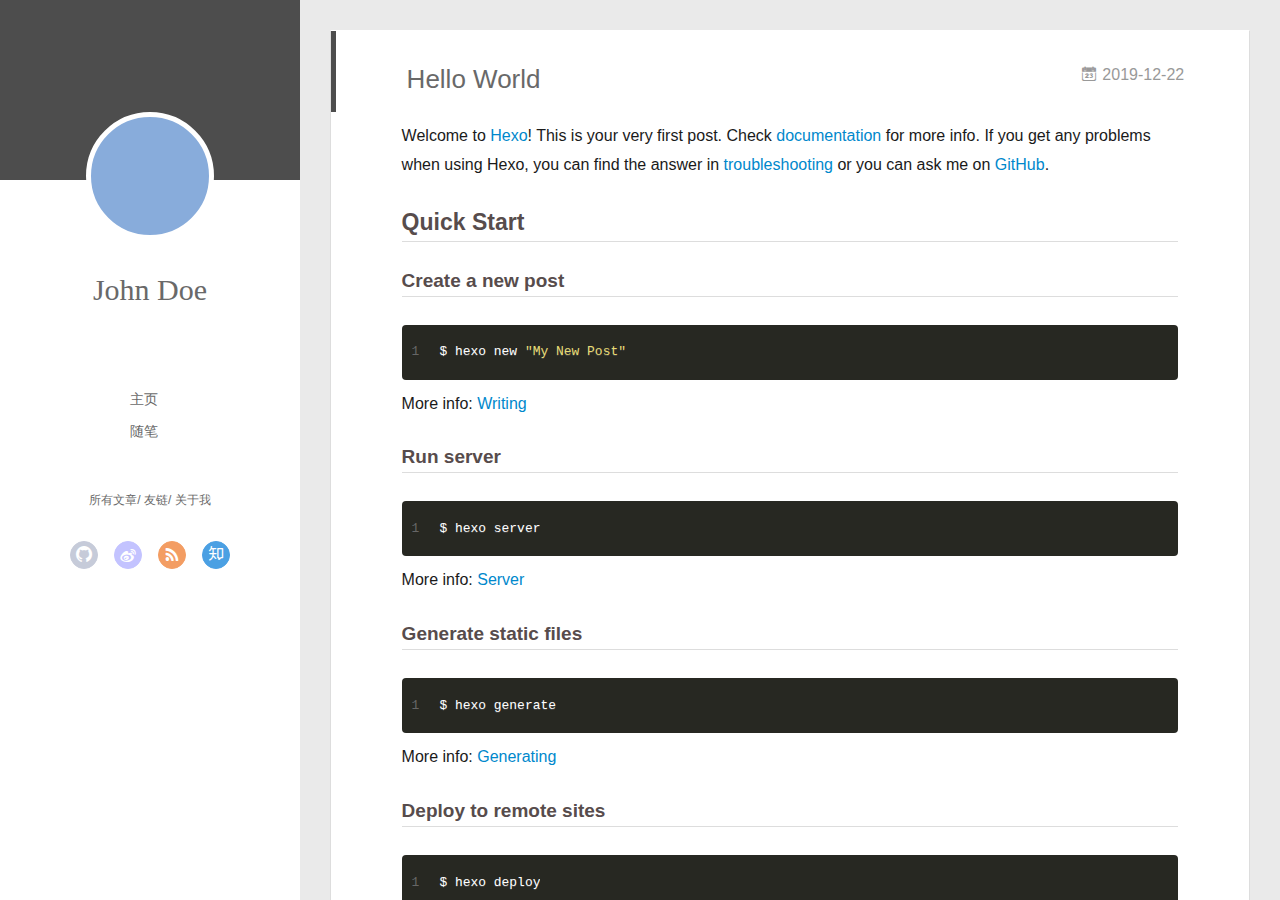
==== index.html @ 3940386d "Site updated: 2019-12-22 21:14:40" ====
<!DOCTYPE html>
<html>
<head>
  <meta charset="utf-8">
  
  <meta name="renderer" content="webkit">
  <meta http-equiv="X-UA-Compatible" content="IE=edge" >
  <link rel="dns-prefetch" href="http://yoursite.com">
  <title>Hexo</title>
  <meta name="viewport" content="width=device-width, initial-scale=1, maximum-scale=1">
  <meta property="og:type" content="website">
<meta property="og:title" content="Hexo">
<meta property="og:url" content="http://yoursite.com/index.html">
<meta property="og:site_name" content="Hexo">
<meta property="og:locale" content="en_US">
<meta property="article:author" content="John Doe">
<meta name="twitter:card" content="summary">
  
    <link rel="alternative" href="/atom.xml" title="Hexo" type="application/atom+xml">
  
  
    <link rel="icon" href="/favicon.png">
  
  <link rel="stylesheet" type="text/css" href="/./main.0cf68a.css">
  <style type="text/css">
  
    #container.show {
      background: linear-gradient(200deg,#a0cfe4,#e8c37e);
    }
  </style>
  

  

<meta name="generator" content="Hexo 4.2.0"></head>

<body>
  <div id="container" q-class="show:isCtnShow">
    <canvas id="anm-canvas" class="anm-canvas"></canvas>
    <div class="left-col" q-class="show:isShow">
      
<div class="overlay" style="background: #4d4d4d"></div>
<div class="intrude-less">
	<header id="header" class="inner">
		<a href="/" class="profilepic">
			<img src="" class="js-avatar">
		</a>
		<hgroup>
		  <h1 class="header-author"><a href="/">John Doe</a></h1>
		</hgroup>
		

		<nav class="header-menu">
			<ul>
			
				<li><a href="/">主页</a></li>
	        
				<li><a href="/tags/%E9%9A%8F%E7%AC%94/">随笔</a></li>
	        
			</ul>
		</nav>
		<nav class="header-smart-menu">
    		
    			
    			<a q-on="click: openSlider(e, 'innerArchive')" href="javascript:void(0)">所有文章</a>
    			
            
    			
    			<a q-on="click: openSlider(e, 'friends')" href="javascript:void(0)">友链</a>
    			
            
    			
    			<a q-on="click: openSlider(e, 'aboutme')" href="javascript:void(0)">关于我</a>
    			
            
		</nav>
		<nav class="header-nav">
			<div class="social">
				
					<a class="github" target="_blank" href="#" title="github"><i class="icon-github"></i></a>
		        
					<a class="weibo" target="_blank" href="#" title="weibo"><i class="icon-weibo"></i></a>
		        
					<a class="rss" target="_blank" href="#" title="rss"><i class="icon-rss"></i></a>
		        
					<a class="zhihu" target="_blank" href="#" title="zhihu"><i class="icon-zhihu"></i></a>
		        
			</div>
		</nav>
	</header>		
</div>

    </div>
    <div class="mid-col" q-class="show:isShow,hide:isShow|isFalse">
      
<nav id="mobile-nav">
  	<div class="overlay js-overlay" style="background: #4d4d4d"></div>
	<div class="btnctn js-mobile-btnctn">
  		<div class="slider-trigger list" q-on="click: openSlider(e)"><i class="icon icon-sort"></i></div>
	</div>
	<div class="intrude-less">
		<header id="header" class="inner">
			<div class="profilepic">
				<img src="" class="js-avatar">
			</div>
			<hgroup>
			  <h1 class="header-author js-header-author">John Doe</h1>
			</hgroup>
			
			
			
				
			
				
			
			
			
			<nav class="header-nav">
				<div class="social">
					
						<a class="github" target="_blank" href="#" title="github"><i class="icon-github"></i></a>
			        
						<a class="weibo" target="_blank" href="#" title="weibo"><i class="icon-weibo"></i></a>
			        
						<a class="rss" target="_blank" href="#" title="rss"><i class="icon-rss"></i></a>
			        
						<a class="zhihu" target="_blank" href="#" title="zhihu"><i class="icon-zhihu"></i></a>
			        
				</div>
			</nav>

			<nav class="header-menu js-header-menu">
				<ul style="width: 50%">
				
				
					<li style="width: 50%"><a href="/">主页</a></li>
		        
					<li style="width: 50%"><a href="/tags/%E9%9A%8F%E7%AC%94/">随笔</a></li>
		        
				</ul>
			</nav>
		</header>				
	</div>
	<div class="mobile-mask" style="display:none" q-show="isShow"></div>
</nav>

      <div id="wrapper" class="body-wrap">
        <div class="menu-l">
          <div class="canvas-wrap">
            <canvas data-colors="#eaeaea" data-sectionHeight="100" data-contentId="js-content" id="myCanvas1" class="anm-canvas"></canvas>
          </div>
          <div id="js-content" class="content-ll">
            
  
    <article id="post-hello-world" class="article article-type-post  article-index" itemscope itemprop="blogPost">
  <div class="article-inner">
    
      <header class="article-header">
        
  
    <h1 itemprop="name">
      <a class="article-title" href="/2019/12/22/hello-world/">Hello World</a>
    </h1>
  

        
        <a href="/2019/12/22/hello-world/" class="archive-article-date">
  	<time datetime="2019-12-22T12:31:54.790Z" itemprop="datePublished"><i class="icon-calendar icon"></i>2019-12-22</time>
</a>
        
      </header>
    
    <div class="article-entry" itemprop="articleBody">
      
        <p>Welcome to <a href="https://hexo.io/" target="_blank" rel="noopener">Hexo</a>! This is your very first post. Check <a href="https://hexo.io/docs/" target="_blank" rel="noopener">documentation</a> for more info. If you get any problems when using Hexo, you can find the answer in <a href="https://hexo.io/docs/troubleshooting.html" target="_blank" rel="noopener">troubleshooting</a> or you can ask me on <a href="https://github.com/hexojs/hexo/issues" target="_blank" rel="noopener">GitHub</a>.</p>
<h2 id="Quick-Start"><a href="#Quick-Start" class="headerlink" title="Quick Start"></a>Quick Start</h2><h3 id="Create-a-new-post"><a href="#Create-a-new-post" class="headerlink" title="Create a new post"></a>Create a new post</h3><figure class="highlight bash"><table><tr><td class="gutter"><pre><span class="line">1</span><br></pre></td><td class="code"><pre><span class="line">$ hexo new <span class="string">"My New Post"</span></span><br></pre></td></tr></table></figure>

<p>More info: <a href="https://hexo.io/docs/writing.html" target="_blank" rel="noopener">Writing</a></p>
<h3 id="Run-server"><a href="#Run-server" class="headerlink" title="Run server"></a>Run server</h3><figure class="highlight bash"><table><tr><td class="gutter"><pre><span class="line">1</span><br></pre></td><td class="code"><pre><span class="line">$ hexo server</span><br></pre></td></tr></table></figure>

<p>More info: <a href="https://hexo.io/docs/server.html" target="_blank" rel="noopener">Server</a></p>
<h3 id="Generate-static-files"><a href="#Generate-static-files" class="headerlink" title="Generate static files"></a>Generate static files</h3><figure class="highlight bash"><table><tr><td class="gutter"><pre><span class="line">1</span><br></pre></td><td class="code"><pre><span class="line">$ hexo generate</span><br></pre></td></tr></table></figure>

<p>More info: <a href="https://hexo.io/docs/generating.html" target="_blank" rel="noopener">Generating</a></p>
<h3 id="Deploy-to-remote-sites"><a href="#Deploy-to-remote-sites" class="headerlink" title="Deploy to remote sites"></a>Deploy to remote sites</h3><figure class="highlight bash"><table><tr><td class="gutter"><pre><span class="line">1</span><br></pre></td><td class="code"><pre><span class="line">$ hexo deploy</span><br></pre></td></tr></table></figure>

<p>More info: <a href="https://hexo.io/docs/one-command-deployment.html" target="_blank" rel="noopener">Deployment</a></p>

      

      
    </div>
    <div class="article-info article-info-index">
      
      
      

      
        <p class="article-more-link">
          <a class="article-more-a" href="/2019/12/22/hello-world/">展开全文 >></a>
        </p>
      

      
      <div class="clearfix"></div>
    </div>
  </div>
</article>

<aside class="wrap-side-operation">
    <div class="mod-side-operation">
        
        <div class="jump-container" id="js-jump-container" style="display:none;">
            <a href="javascript:void(0)" class="mod-side-operation__jump-to-top">
                <i class="icon-font icon-back"></i>
            </a>
            <div id="js-jump-plan-container" class="jump-plan-container" style="top: -11px;">
                <i class="icon-font icon-plane jump-plane"></i>
            </div>
        </div>
        
        
    </div>
</aside>




  
  


          </div>
        </div>
      </div>
      <footer id="footer">
  <div class="outer">
    <div id="footer-info">
    	<div class="footer-left">
    		&copy; 2019 John Doe
    	</div>
      	<div class="footer-right">
      		<a href="http://hexo.io/" target="_blank">Hexo</a>  Theme <a href="https://github.com/litten/hexo-theme-yilia" target="_blank">Yilia</a> by Litten
      	</div>
    </div>
  </div>
</footer>
    </div>
    <script>
	var yiliaConfig = {
		mathjax: false,
		isHome: true,
		isPost: false,
		isArchive: false,
		isTag: false,
		isCategory: false,
		open_in_new: false,
		toc_hide_index: true,
		root: "/",
		innerArchive: true,
		showTags: false
	}
</script>

<script>!function(t){function n(e){if(r[e])return r[e].exports;var i=r[e]={exports:{},id:e,loaded:!1};return t[e].call(i.exports,i,i.exports,n),i.loaded=!0,i.exports}var r={};n.m=t,n.c=r,n.p="./",n(0)}([function(t,n,r){r(195),t.exports=r(191)},function(t,n,r){var e=r(3),i=r(52),o=r(27),u=r(28),c=r(53),f="prototype",a=function(t,n,r){var s,l,h,v,p=t&a.F,d=t&a.G,y=t&a.S,g=t&a.P,b=t&a.B,m=d?e:y?e[n]||(e[n]={}):(e[n]||{})[f],x=d?i:i[n]||(i[n]={}),w=x[f]||(x[f]={});d&&(r=n);for(s in r)l=!p&&m&&void 0!==m[s],h=(l?m:r)[s],v=b&&l?c(h,e):g&&"function"==typeof h?c(Function.call,h):h,m&&u(m,s,h,t&a.U),x[s]!=h&&o(x,s,v),g&&w[s]!=h&&(w[s]=h)};e.core=i,a.F=1,a.G=2,a.S=4,a.P=8,a.B=16,a.W=32,a.U=64,a.R=128,t.exports=a},function(t,n,r){var e=r(6);t.exports=function(t){if(!e(t))throw TypeError(t+" is not an object!");return t}},function(t,n){var r=t.exports="undefined"!=typeof window&&window.Math==Math?window:"undefined"!=typeof self&&self.Math==Math?self:Function("return this")();"number"==typeof __g&&(__g=r)},function(t,n){t.exports=function(t){try{return!!t()}catch(t){return!0}}},function(t,n){var r=t.exports="undefined"!=typeof window&&window.Math==Math?window:"undefined"!=typeof self&&self.Math==Math?self:Function("return this")();"number"==typeof __g&&(__g=r)},function(t,n){t.exports=function(t){return"object"==typeof t?null!==t:"function"==typeof t}},function(t,n,r){var e=r(126)("wks"),i=r(76),o=r(3).Symbol,u="function"==typeof o;(t.exports=function(t){return e[t]||(e[t]=u&&o[t]||(u?o:i)("Symbol."+t))}).store=e},function(t,n){var r={}.hasOwnProperty;t.exports=function(t,n){return r.call(t,n)}},function(t,n,r){var e=r(94),i=r(33);t.exports=function(t){return e(i(t))}},function(t,n,r){t.exports=!r(4)(function(){return 7!=Object.defineProperty({},"a",{get:function(){return 7}}).a})},function(t,n,r){var e=r(2),i=r(167),o=r(50),u=Object.defineProperty;n.f=r(10)?Object.defineProperty:function(t,n,r){if(e(t),n=o(n,!0),e(r),i)try{return u(t,n,r)}catch(t){}if("get"in r||"set"in r)throw TypeError("Accessors not supported!");return"value"in r&&(t[n]=r.value),t}},function(t,n,r){t.exports=!r(18)(function(){return 7!=Object.defineProperty({},"a",{get:function(){return 7}}).a})},function(t,n,r){var e=r(14),i=r(22);t.exports=r(12)?function(t,n,r){return e.f(t,n,i(1,r))}:function(t,n,r){return t[n]=r,t}},function(t,n,r){var e=r(20),i=r(58),o=r(42),u=Object.defineProperty;n.f=r(12)?Object.defineProperty:function(t,n,r){if(e(t),n=o(n,!0),e(r),i)try{return u(t,n,r)}catch(t){}if("get"in r||"set"in r)throw TypeError("Accessors not supported!");return"value"in r&&(t[n]=r.value),t}},function(t,n,r){var e=r(40)("wks"),i=r(23),o=r(5).Symbol,u="function"==typeof o;(t.exports=function(t){return e[t]||(e[t]=u&&o[t]||(u?o:i)("Symbol."+t))}).store=e},function(t,n,r){var e=r(67),i=Math.min;t.exports=function(t){return t>0?i(e(t),9007199254740991):0}},function(t,n,r){var e=r(46);t.exports=function(t){return Object(e(t))}},function(t,n){t.exports=function(t){try{return!!t()}catch(t){return!0}}},function(t,n,r){var e=r(63),i=r(34);t.exports=Object.keys||function(t){return e(t,i)}},function(t,n,r){var e=r(21);t.exports=function(t){if(!e(t))throw TypeError(t+" is not an object!");return t}},function(t,n){t.exports=function(t){return"object"==typeof t?null!==t:"function"==typeof t}},function(t,n){t.exports=function(t,n){return{enumerable:!(1&t),configurable:!(2&t),writable:!(4&t),value:n}}},function(t,n){var r=0,e=Math.random();t.exports=function(t){return"Symbol(".concat(void 0===t?"":t,")_",(++r+e).toString(36))}},function(t,n){var r={}.hasOwnProperty;t.exports=function(t,n){return r.call(t,n)}},function(t,n){var r=t.exports={version:"2.4.0"};"number"==typeof __e&&(__e=r)},function(t,n){t.exports=function(t){if("function"!=typeof t)throw TypeError(t+" is not a function!");return t}},function(t,n,r){var e=r(11),i=r(66);t.exports=r(10)?function(t,n,r){return e.f(t,n,i(1,r))}:function(t,n,r){return t[n]=r,t}},function(t,n,r){var e=r(3),i=r(27),o=r(24),u=r(76)("src"),c="toString",f=Function[c],a=(""+f).split(c);r(52).inspectSource=function(t){return f.call(t)},(t.exports=function(t,n,r,c){var f="function"==typeof r;f&&(o(r,"name")||i(r,"name",n)),t[n]!==r&&(f&&(o(r,u)||i(r,u,t[n]?""+t[n]:a.join(String(n)))),t===e?t[n]=r:c?t[n]?t[n]=r:i(t,n,r):(delete t[n],i(t,n,r)))})(Function.prototype,c,function(){return"function"==typeof this&&this[u]||f.call(this)})},function(t,n,r){var e=r(1),i=r(4),o=r(46),u=function(t,n,r,e){var i=String(o(t)),u="<"+n;return""!==r&&(u+=" "+r+'="'+String(e).replace(/"/g,"&quot;")+'"'),u+">"+i+"</"+n+">"};t.exports=function(t,n){var r={};r[t]=n(u),e(e.P+e.F*i(function(){var n=""[t]('"');return n!==n.toLowerCase()||n.split('"').length>3}),"String",r)}},function(t,n,r){var e=r(115),i=r(46);t.exports=function(t){return e(i(t))}},function(t,n,r){var e=r(116),i=r(66),o=r(30),u=r(50),c=r(24),f=r(167),a=Object.getOwnPropertyDescriptor;n.f=r(10)?a:function(t,n){if(t=o(t),n=u(n,!0),f)try{return a(t,n)}catch(t){}if(c(t,n))return i(!e.f.call(t,n),t[n])}},function(t,n,r){var e=r(24),i=r(17),o=r(145)("IE_PROTO"),u=Object.prototype;t.exports=Object.getPrototypeOf||function(t){return t=i(t),e(t,o)?t[o]:"function"==typeof t.constructor&&t instanceof t.constructor?t.constructor.prototype:t instanceof Object?u:null}},function(t,n){t.exports=function(t){if(void 0==t)throw TypeError("Can't call method on  "+t);return t}},function(t,n){t.exports="constructor,hasOwnProperty,isPrototypeOf,propertyIsEnumerable,toLocaleString,toString,valueOf".split(",")},function(t,n){t.exports={}},function(t,n){t.exports=!0},function(t,n){n.f={}.propertyIsEnumerable},function(t,n,r){var e=r(14).f,i=r(8),o=r(15)("toStringTag");t.exports=function(t,n,r){t&&!i(t=r?t:t.prototype,o)&&e(t,o,{configurable:!0,value:n})}},function(t,n,r){var e=r(40)("keys"),i=r(23);t.exports=function(t){return e[t]||(e[t]=i(t))}},function(t,n,r){var e=r(5),i="__core-js_shared__",o=e[i]||(e[i]={});t.exports=function(t){return o[t]||(o[t]={})}},function(t,n){var r=Math.ceil,e=Math.floor;t.exports=function(t){return isNaN(t=+t)?0:(t>0?e:r)(t)}},function(t,n,r){var e=r(21);t.exports=function(t,n){if(!e(t))return t;var r,i;if(n&&"function"==typeof(r=t.toString)&&!e(i=r.call(t)))return i;if("function"==typeof(r=t.valueOf)&&!e(i=r.call(t)))return i;if(!n&&"function"==typeof(r=t.toString)&&!e(i=r.call(t)))return i;throw TypeError("Can't convert object to primitive value")}},function(t,n,r){var e=r(5),i=r(25),o=r(36),u=r(44),c=r(14).f;t.exports=function(t){var n=i.Symbol||(i.Symbol=o?{}:e.Symbol||{});"_"==t.charAt(0)||t in n||c(n,t,{value:u.f(t)})}},function(t,n,r){n.f=r(15)},function(t,n){var r={}.toString;t.exports=function(t){return r.call(t).slice(8,-1)}},function(t,n){t.exports=function(t){if(void 0==t)throw TypeError("Can't call method on  "+t);return t}},function(t,n,r){var e=r(4);t.exports=function(t,n){return!!t&&e(function(){n?t.call(null,function(){},1):t.call(null)})}},function(t,n,r){var e=r(53),i=r(115),o=r(17),u=r(16),c=r(203);t.exports=function(t,n){var r=1==t,f=2==t,a=3==t,s=4==t,l=6==t,h=5==t||l,v=n||c;return function(n,c,p){for(var d,y,g=o(n),b=i(g),m=e(c,p,3),x=u(b.length),w=0,S=r?v(n,x):f?v(n,0):void 0;x>w;w++)if((h||w in b)&&(d=b[w],y=m(d,w,g),t))if(r)S[w]=y;else if(y)switch(t){case 3:return!0;case 5:return d;case 6:return w;case 2:S.push(d)}else if(s)return!1;return l?-1:a||s?s:S}}},function(t,n,r){var e=r(1),i=r(52),o=r(4);t.exports=function(t,n){var r=(i.Object||{})[t]||Object[t],u={};u[t]=n(r),e(e.S+e.F*o(function(){r(1)}),"Object",u)}},function(t,n,r){var e=r(6);t.exports=function(t,n){if(!e(t))return t;var r,i;if(n&&"function"==typeof(r=t.toString)&&!e(i=r.call(t)))return i;if("function"==typeof(r=t.valueOf)&&!e(i=r.call(t)))return i;if(!n&&"function"==typeof(r=t.toString)&&!e(i=r.call(t)))return i;throw TypeError("Can't convert object to primitive value")}},function(t,n,r){var e=r(5),i=r(25),o=r(91),u=r(13),c="prototype",f=function(t,n,r){var a,s,l,h=t&f.F,v=t&f.G,p=t&f.S,d=t&f.P,y=t&f.B,g=t&f.W,b=v?i:i[n]||(i[n]={}),m=b[c],x=v?e:p?e[n]:(e[n]||{})[c];v&&(r=n);for(a in r)(s=!h&&x&&void 0!==x[a])&&a in b||(l=s?x[a]:r[a],b[a]=v&&"function"!=typeof x[a]?r[a]:y&&s?o(l,e):g&&x[a]==l?function(t){var n=function(n,r,e){if(this instanceof t){switch(arguments.length){case 0:return new t;case 1:return new t(n);case 2:return new t(n,r)}return new t(n,r,e)}return t.apply(this,arguments)};return n[c]=t[c],n}(l):d&&"function"==typeof l?o(Function.call,l):l,d&&((b.virtual||(b.virtual={}))[a]=l,t&f.R&&m&&!m[a]&&u(m,a,l)))};f.F=1,f.G=2,f.S=4,f.P=8,f.B=16,f.W=32,f.U=64,f.R=128,t.exports=f},function(t,n){var r=t.exports={version:"2.4.0"};"number"==typeof __e&&(__e=r)},function(t,n,r){var e=r(26);t.exports=function(t,n,r){if(e(t),void 0===n)return t;switch(r){case 1:return function(r){return t.call(n,r)};case 2:return function(r,e){return t.call(n,r,e)};case 3:return function(r,e,i){return t.call(n,r,e,i)}}return function(){return t.apply(n,arguments)}}},function(t,n,r){var e=r(183),i=r(1),o=r(126)("metadata"),u=o.store||(o.store=new(r(186))),c=function(t,n,r){var i=u.get(t);if(!i){if(!r)return;u.set(t,i=new e)}var o=i.get(n);if(!o){if(!r)return;i.set(n,o=new e)}return o},f=function(t,n,r){var e=c(n,r,!1);return void 0!==e&&e.has(t)},a=function(t,n,r){var e=c(n,r,!1);return void 0===e?void 0:e.get(t)},s=function(t,n,r,e){c(r,e,!0).set(t,n)},l=function(t,n){var r=c(t,n,!1),e=[];return r&&r.forEach(function(t,n){e.push(n)}),e},h=function(t){return void 0===t||"symbol"==typeof t?t:String(t)},v=function(t){i(i.S,"Reflect",t)};t.exports={store:u,map:c,has:f,get:a,set:s,keys:l,key:h,exp:v}},function(t,n,r){"use strict";if(r(10)){var e=r(69),i=r(3),o=r(4),u=r(1),c=r(127),f=r(152),a=r(53),s=r(68),l=r(66),h=r(27),v=r(73),p=r(67),d=r(16),y=r(75),g=r(50),b=r(24),m=r(180),x=r(114),w=r(6),S=r(17),_=r(137),O=r(70),E=r(32),P=r(71).f,j=r(154),F=r(76),M=r(7),A=r(48),N=r(117),T=r(146),I=r(155),k=r(80),L=r(123),R=r(74),C=r(130),D=r(160),U=r(11),W=r(31),G=U.f,B=W.f,V=i.RangeError,z=i.TypeError,q=i.Uint8Array,K="ArrayBuffer",J="Shared"+K,Y="BYTES_PER_ELEMENT",H="prototype",$=Array[H],X=f.ArrayBuffer,Q=f.DataView,Z=A(0),tt=A(2),nt=A(3),rt=A(4),et=A(5),it=A(6),ot=N(!0),ut=N(!1),ct=I.values,ft=I.keys,at=I.entries,st=$.lastIndexOf,lt=$.reduce,ht=$.reduceRight,vt=$.join,pt=$.sort,dt=$.slice,yt=$.toString,gt=$.toLocaleString,bt=M("iterator"),mt=M("toStringTag"),xt=F("typed_constructor"),wt=F("def_constructor"),St=c.CONSTR,_t=c.TYPED,Ot=c.VIEW,Et="Wrong length!",Pt=A(1,function(t,n){return Tt(T(t,t[wt]),n)}),jt=o(function(){return 1===new q(new Uint16Array([1]).buffer)[0]}),Ft=!!q&&!!q[H].set&&o(function(){new q(1).set({})}),Mt=function(t,n){if(void 0===t)throw z(Et);var r=+t,e=d(t);if(n&&!m(r,e))throw V(Et);return e},At=function(t,n){var r=p(t);if(r<0||r%n)throw V("Wrong offset!");return r},Nt=function(t){if(w(t)&&_t in t)return t;throw z(t+" is not a typed array!")},Tt=function(t,n){if(!(w(t)&&xt in t))throw z("It is not a typed array constructor!");return new t(n)},It=function(t,n){return kt(T(t,t[wt]),n)},kt=function(t,n){for(var r=0,e=n.length,i=Tt(t,e);e>r;)i[r]=n[r++];return i},Lt=function(t,n,r){G(t,n,{get:function(){return this._d[r]}})},Rt=function(t){var n,r,e,i,o,u,c=S(t),f=arguments.length,s=f>1?arguments[1]:void 0,l=void 0!==s,h=j(c);if(void 0!=h&&!_(h)){for(u=h.call(c),e=[],n=0;!(o=u.next()).done;n++)e.push(o.value);c=e}for(l&&f>2&&(s=a(s,arguments[2],2)),n=0,r=d(c.length),i=Tt(this,r);r>n;n++)i[n]=l?s(c[n],n):c[n];return i},Ct=function(){for(var t=0,n=arguments.length,r=Tt(this,n);n>t;)r[t]=arguments[t++];return r},Dt=!!q&&o(function(){gt.call(new q(1))}),Ut=function(){return gt.apply(Dt?dt.call(Nt(this)):Nt(this),arguments)},Wt={copyWithin:function(t,n){return D.call(Nt(this),t,n,arguments.length>2?arguments[2]:void 0)},every:function(t){return rt(Nt(this),t,arguments.length>1?arguments[1]:void 0)},fill:function(t){return C.apply(Nt(this),arguments)},filter:function(t){return It(this,tt(Nt(this),t,arguments.length>1?arguments[1]:void 0))},find:function(t){return et(Nt(this),t,arguments.length>1?arguments[1]:void 0)},findIndex:function(t){return it(Nt(this),t,arguments.length>1?arguments[1]:void 0)},forEach:function(t){Z(Nt(this),t,arguments.length>1?arguments[1]:void 0)},indexOf:function(t){return ut(Nt(this),t,arguments.length>1?arguments[1]:void 0)},includes:function(t){return ot(Nt(this),t,arguments.length>1?arguments[1]:void 0)},join:function(t){return vt.apply(Nt(this),arguments)},lastIndexOf:function(t){return st.apply(Nt(this),arguments)},map:function(t){return Pt(Nt(this),t,arguments.length>1?arguments[1]:void 0)},reduce:function(t){return lt.apply(Nt(this),arguments)},reduceRight:function(t){return ht.apply(Nt(this),arguments)},reverse:function(){for(var t,n=this,r=Nt(n).length,e=Math.floor(r/2),i=0;i<e;)t=n[i],n[i++]=n[--r],n[r]=t;return n},some:function(t){return nt(Nt(this),t,arguments.length>1?arguments[1]:void 0)},sort:function(t){return pt.call(Nt(this),t)},subarray:function(t,n){var r=Nt(this),e=r.length,i=y(t,e);return new(T(r,r[wt]))(r.buffer,r.byteOffset+i*r.BYTES_PER_ELEMENT,d((void 0===n?e:y(n,e))-i))}},Gt=function(t,n){return It(this,dt.call(Nt(this),t,n))},Bt=function(t){Nt(this);var n=At(arguments[1],1),r=this.length,e=S(t),i=d(e.length),o=0;if(i+n>r)throw V(Et);for(;o<i;)this[n+o]=e[o++]},Vt={entries:function(){return at.call(Nt(this))},keys:function(){return ft.call(Nt(this))},values:function(){return ct.call(Nt(this))}},zt=function(t,n){return w(t)&&t[_t]&&"symbol"!=typeof n&&n in t&&String(+n)==String(n)},qt=function(t,n){return zt(t,n=g(n,!0))?l(2,t[n]):B(t,n)},Kt=function(t,n,r){return!(zt(t,n=g(n,!0))&&w(r)&&b(r,"value"))||b(r,"get")||b(r,"set")||r.configurable||b(r,"writable")&&!r.writable||b(r,"enumerable")&&!r.enumerable?G(t,n,r):(t[n]=r.value,t)};St||(W.f=qt,U.f=Kt),u(u.S+u.F*!St,"Object",{getOwnPropertyDescriptor:qt,defineProperty:Kt}),o(function(){yt.call({})})&&(yt=gt=function(){return vt.call(this)});var Jt=v({},Wt);v(Jt,Vt),h(Jt,bt,Vt.values),v(Jt,{slice:Gt,set:Bt,constructor:function(){},toString:yt,toLocaleString:Ut}),Lt(Jt,"buffer","b"),Lt(Jt,"byteOffset","o"),Lt(Jt,"byteLength","l"),Lt(Jt,"length","e"),G(Jt,mt,{get:function(){return this[_t]}}),t.exports=function(t,n,r,f){f=!!f;var a=t+(f?"Clamped":"")+"Array",l="Uint8Array"!=a,v="get"+t,p="set"+t,y=i[a],g=y||{},b=y&&E(y),m=!y||!c.ABV,S={},_=y&&y[H],j=function(t,r){var e=t._d;return e.v[v](r*n+e.o,jt)},F=function(t,r,e){var i=t._d;f&&(e=(e=Math.round(e))<0?0:e>255?255:255&e),i.v[p](r*n+i.o,e,jt)},M=function(t,n){G(t,n,{get:function(){return j(this,n)},set:function(t){return F(this,n,t)},enumerable:!0})};m?(y=r(function(t,r,e,i){s(t,y,a,"_d");var o,u,c,f,l=0,v=0;if(w(r)){if(!(r instanceof X||(f=x(r))==K||f==J))return _t in r?kt(y,r):Rt.call(y,r);o=r,v=At(e,n);var p=r.byteLength;if(void 0===i){if(p%n)throw V(Et);if((u=p-v)<0)throw V(Et)}else if((u=d(i)*n)+v>p)throw V(Et);c=u/n}else c=Mt(r,!0),u=c*n,o=new X(u);for(h(t,"_d",{b:o,o:v,l:u,e:c,v:new Q(o)});l<c;)M(t,l++)}),_=y[H]=O(Jt),h(_,"constructor",y)):L(function(t){new y(null),new y(t)},!0)||(y=r(function(t,r,e,i){s(t,y,a);var o;return w(r)?r instanceof X||(o=x(r))==K||o==J?void 0!==i?new g(r,At(e,n),i):void 0!==e?new g(r,At(e,n)):new g(r):_t in r?kt(y,r):Rt.call(y,r):new g(Mt(r,l))}),Z(b!==Function.prototype?P(g).concat(P(b)):P(g),function(t){t in y||h(y,t,g[t])}),y[H]=_,e||(_.constructor=y));var A=_[bt],N=!!A&&("values"==A.name||void 0==A.name),T=Vt.values;h(y,xt,!0),h(_,_t,a),h(_,Ot,!0),h(_,wt,y),(f?new y(1)[mt]==a:mt in _)||G(_,mt,{get:function(){return a}}),S[a]=y,u(u.G+u.W+u.F*(y!=g),S),u(u.S,a,{BYTES_PER_ELEMENT:n,from:Rt,of:Ct}),Y in _||h(_,Y,n),u(u.P,a,Wt),R(a),u(u.P+u.F*Ft,a,{set:Bt}),u(u.P+u.F*!N,a,Vt),u(u.P+u.F*(_.toString!=yt),a,{toString:yt}),u(u.P+u.F*o(function(){new y(1).slice()}),a,{slice:Gt}),u(u.P+u.F*(o(function(){return[1,2].toLocaleString()!=new y([1,2]).toLocaleString()})||!o(function(){_.toLocaleString.call([1,2])})),a,{toLocaleString:Ut}),k[a]=N?A:T,e||N||h(_,bt,T)}}else t.exports=function(){}},function(t,n){var r={}.toString;t.exports=function(t){return r.call(t).slice(8,-1)}},function(t,n,r){var e=r(21),i=r(5).document,o=e(i)&&e(i.createElement);t.exports=function(t){return o?i.createElement(t):{}}},function(t,n,r){t.exports=!r(12)&&!r(18)(function(){return 7!=Object.defineProperty(r(57)("div"),"a",{get:function(){return 7}}).a})},function(t,n,r){"use strict";var e=r(36),i=r(51),o=r(64),u=r(13),c=r(8),f=r(35),a=r(96),s=r(38),l=r(103),h=r(15)("iterator"),v=!([].keys&&"next"in[].keys()),p="keys",d="values",y=function(){return this};t.exports=function(t,n,r,g,b,m,x){a(r,n,g);var w,S,_,O=function(t){if(!v&&t in F)return F[t];switch(t){case p:case d:return function(){return new r(this,t)}}return function(){return new r(this,t)}},E=n+" Iterator",P=b==d,j=!1,F=t.prototype,M=F[h]||F["@@iterator"]||b&&F[b],A=M||O(b),N=b?P?O("entries"):A:void 0,T="Array"==n?F.entries||M:M;if(T&&(_=l(T.call(new t)))!==Object.prototype&&(s(_,E,!0),e||c(_,h)||u(_,h,y)),P&&M&&M.name!==d&&(j=!0,A=function(){return M.call(this)}),e&&!x||!v&&!j&&F[h]||u(F,h,A),f[n]=A,f[E]=y,b)if(w={values:P?A:O(d),keys:m?A:O(p),entries:N},x)for(S in w)S in F||o(F,S,w[S]);else i(i.P+i.F*(v||j),n,w);return w}},function(t,n,r){var e=r(20),i=r(100),o=r(34),u=r(39)("IE_PROTO"),c=function(){},f="prototype",a=function(){var t,n=r(57)("iframe"),e=o.length;for(n.style.display="none",r(93).appendChild(n),n.src="javascript:",t=n.contentWindow.document,t.open(),t.write("<script>document.F=Object<\/script>"),t.close(),a=t.F;e--;)delete a[f][o[e]];return a()};t.exports=Object.create||function(t,n){var r;return null!==t?(c[f]=e(t),r=new c,c[f]=null,r[u]=t):r=a(),void 0===n?r:i(r,n)}},function(t,n,r){var e=r(63),i=r(34).concat("length","prototype");n.f=Object.getOwnPropertyNames||function(t){return e(t,i)}},function(t,n){n.f=Object.getOwnPropertySymbols},function(t,n,r){var e=r(8),i=r(9),o=r(90)(!1),u=r(39)("IE_PROTO");t.exports=function(t,n){var r,c=i(t),f=0,a=[];for(r in c)r!=u&&e(c,r)&&a.push(r);for(;n.length>f;)e(c,r=n[f++])&&(~o(a,r)||a.push(r));return a}},function(t,n,r){t.exports=r(13)},function(t,n,r){var e=r(76)("meta"),i=r(6),o=r(24),u=r(11).f,c=0,f=Object.isExtensible||function(){return!0},a=!r(4)(function(){return f(Object.preventExtensions({}))}),s=function(t){u(t,e,{value:{i:"O"+ ++c,w:{}}})},l=function(t,n){if(!i(t))return"symbol"==typeof t?t:("string"==typeof t?"S":"P")+t;if(!o(t,e)){if(!f(t))return"F";if(!n)return"E";s(t)}return t[e].i},h=function(t,n){if(!o(t,e)){if(!f(t))return!0;if(!n)return!1;s(t)}return t[e].w},v=function(t){return a&&p.NEED&&f(t)&&!o(t,e)&&s(t),t},p=t.exports={KEY:e,NEED:!1,fastKey:l,getWeak:h,onFreeze:v}},function(t,n){t.exports=function(t,n){return{enumerable:!(1&t),configurable:!(2&t),writable:!(4&t),value:n}}},function(t,n){var r=Math.ceil,e=Math.floor;t.exports=function(t){return isNaN(t=+t)?0:(t>0?e:r)(t)}},function(t,n){t.exports=function(t,n,r,e){if(!(t instanceof n)||void 0!==e&&e in t)throw TypeError(r+": incorrect invocation!");return t}},function(t,n){t.exports=!1},function(t,n,r){var e=r(2),i=r(173),o=r(133),u=r(145)("IE_PROTO"),c=function(){},f="prototype",a=function(){var t,n=r(132)("iframe"),e=o.length;for(n.style.display="none",r(135).appendChild(n),n.src="javascript:",t=n.contentWindow.document,t.open(),t.write("<script>document.F=Object<\/script>"),t.close(),a=t.F;e--;)delete a[f][o[e]];return a()};t.exports=Object.create||function(t,n){var r;return null!==t?(c[f]=e(t),r=new c,c[f]=null,r[u]=t):r=a(),void 0===n?r:i(r,n)}},function(t,n,r){var e=r(175),i=r(133).concat("length","prototype");n.f=Object.getOwnPropertyNames||function(t){return e(t,i)}},function(t,n,r){var e=r(175),i=r(133);t.exports=Object.keys||function(t){return e(t,i)}},function(t,n,r){var e=r(28);t.exports=function(t,n,r){for(var i in n)e(t,i,n[i],r);return t}},function(t,n,r){"use strict";var e=r(3),i=r(11),o=r(10),u=r(7)("species");t.exports=function(t){var n=e[t];o&&n&&!n[u]&&i.f(n,u,{configurable:!0,get:function(){return this}})}},function(t,n,r){var e=r(67),i=Math.max,o=Math.min;t.exports=function(t,n){return t=e(t),t<0?i(t+n,0):o(t,n)}},function(t,n){var r=0,e=Math.random();t.exports=function(t){return"Symbol(".concat(void 0===t?"":t,")_",(++r+e).toString(36))}},function(t,n,r){var e=r(33);t.exports=function(t){return Object(e(t))}},function(t,n,r){var e=r(7)("unscopables"),i=Array.prototype;void 0==i[e]&&r(27)(i,e,{}),t.exports=function(t){i[e][t]=!0}},function(t,n,r){var e=r(53),i=r(169),o=r(137),u=r(2),c=r(16),f=r(154),a={},s={},n=t.exports=function(t,n,r,l,h){var v,p,d,y,g=h?function(){return t}:f(t),b=e(r,l,n?2:1),m=0;if("function"!=typeof g)throw TypeError(t+" is not iterable!");if(o(g)){for(v=c(t.length);v>m;m++)if((y=n?b(u(p=t[m])[0],p[1]):b(t[m]))===a||y===s)return y}else for(d=g.call(t);!(p=d.next()).done;)if((y=i(d,b,p.value,n))===a||y===s)return y};n.BREAK=a,n.RETURN=s},function(t,n){t.exports={}},function(t,n,r){var e=r(11).f,i=r(24),o=r(7)("toStringTag");t.exports=function(t,n,r){t&&!i(t=r?t:t.prototype,o)&&e(t,o,{configurable:!0,value:n})}},function(t,n,r){var e=r(1),i=r(46),o=r(4),u=r(150),c="["+u+"]",f="​",a=RegExp("^"+c+c+"*"),s=RegExp(c+c+"*$"),l=function(t,n,r){var i={},c=o(function(){return!!u[t]()||f[t]()!=f}),a=i[t]=c?n(h):u[t];r&&(i[r]=a),e(e.P+e.F*c,"String",i)},h=l.trim=function(t,n){return t=String(i(t)),1&n&&(t=t.replace(a,"")),2&n&&(t=t.replace(s,"")),t};t.exports=l},function(t,n,r){t.exports={default:r(86),__esModule:!0}},function(t,n,r){t.exports={default:r(87),__esModule:!0}},function(t,n,r){"use strict";function e(t){return t&&t.__esModule?t:{default:t}}n.__esModule=!0;var i=r(84),o=e(i),u=r(83),c=e(u),f="function"==typeof c.default&&"symbol"==typeof o.default?function(t){return typeof t}:function(t){return t&&"function"==typeof c.default&&t.constructor===c.default&&t!==c.default.prototype?"symbol":typeof t};n.default="function"==typeof c.default&&"symbol"===f(o.default)?function(t){return void 0===t?"undefined":f(t)}:function(t){return t&&"function"==typeof c.default&&t.constructor===c.default&&t!==c.default.prototype?"symbol":void 0===t?"undefined":f(t)}},function(t,n,r){r(110),r(108),r(111),r(112),t.exports=r(25).Symbol},function(t,n,r){r(109),r(113),t.exports=r(44).f("iterator")},function(t,n){t.exports=function(t){if("function"!=typeof t)throw TypeError(t+" is not a function!");return t}},function(t,n){t.exports=function(){}},function(t,n,r){var e=r(9),i=r(106),o=r(105);t.exports=function(t){return function(n,r,u){var c,f=e(n),a=i(f.length),s=o(u,a);if(t&&r!=r){for(;a>s;)if((c=f[s++])!=c)return!0}else for(;a>s;s++)if((t||s in f)&&f[s]===r)return t||s||0;return!t&&-1}}},function(t,n,r){var e=r(88);t.exports=function(t,n,r){if(e(t),void 0===n)return t;switch(r){case 1:return function(r){return t.call(n,r)};case 2:return function(r,e){return t.call(n,r,e)};case 3:return function(r,e,i){return t.call(n,r,e,i)}}return function(){return t.apply(n,arguments)}}},function(t,n,r){var e=r(19),i=r(62),o=r(37);t.exports=function(t){var n=e(t),r=i.f;if(r)for(var u,c=r(t),f=o.f,a=0;c.length>a;)f.call(t,u=c[a++])&&n.push(u);return n}},function(t,n,r){t.exports=r(5).document&&document.documentElement},function(t,n,r){var e=r(56);t.exports=Object("z").propertyIsEnumerable(0)?Object:function(t){return"String"==e(t)?t.split(""):Object(t)}},function(t,n,r){var e=r(56);t.exports=Array.isArray||function(t){return"Array"==e(t)}},function(t,n,r){"use strict";var e=r(60),i=r(22),o=r(38),u={};r(13)(u,r(15)("iterator"),function(){return this}),t.exports=function(t,n,r){t.prototype=e(u,{next:i(1,r)}),o(t,n+" Iterator")}},function(t,n){t.exports=function(t,n){return{value:n,done:!!t}}},function(t,n,r){var e=r(19),i=r(9);t.exports=function(t,n){for(var r,o=i(t),u=e(o),c=u.length,f=0;c>f;)if(o[r=u[f++]]===n)return r}},function(t,n,r){var e=r(23)("meta"),i=r(21),o=r(8),u=r(14).f,c=0,f=Object.isExtensible||function(){return!0},a=!r(18)(function(){return f(Object.preventExtensions({}))}),s=function(t){u(t,e,{value:{i:"O"+ ++c,w:{}}})},l=function(t,n){if(!i(t))return"symbol"==typeof t?t:("string"==typeof t?"S":"P")+t;if(!o(t,e)){if(!f(t))return"F";if(!n)return"E";s(t)}return t[e].i},h=function(t,n){if(!o(t,e)){if(!f(t))return!0;if(!n)return!1;s(t)}return t[e].w},v=function(t){return a&&p.NEED&&f(t)&&!o(t,e)&&s(t),t},p=t.exports={KEY:e,NEED:!1,fastKey:l,getWeak:h,onFreeze:v}},function(t,n,r){var e=r(14),i=r(20),o=r(19);t.exports=r(12)?Object.defineProperties:function(t,n){i(t);for(var r,u=o(n),c=u.length,f=0;c>f;)e.f(t,r=u[f++],n[r]);return t}},function(t,n,r){var e=r(37),i=r(22),o=r(9),u=r(42),c=r(8),f=r(58),a=Object.getOwnPropertyDescriptor;n.f=r(12)?a:function(t,n){if(t=o(t),n=u(n,!0),f)try{return a(t,n)}catch(t){}if(c(t,n))return i(!e.f.call(t,n),t[n])}},function(t,n,r){var e=r(9),i=r(61).f,o={}.toString,u="object"==typeof window&&window&&Object.getOwnPropertyNames?Object.getOwnPropertyNames(window):[],c=function(t){try{return i(t)}catch(t){return u.slice()}};t.exports.f=function(t){return u&&"[object Window]"==o.call(t)?c(t):i(e(t))}},function(t,n,r){var e=r(8),i=r(77),o=r(39)("IE_PROTO"),u=Object.prototype;t.exports=Object.getPrototypeOf||function(t){return t=i(t),e(t,o)?t[o]:"function"==typeof t.constructor&&t instanceof t.constructor?t.constructor.prototype:t instanceof Object?u:null}},function(t,n,r){var e=r(41),i=r(33);t.exports=function(t){return function(n,r){var o,u,c=String(i(n)),f=e(r),a=c.length;return f<0||f>=a?t?"":void 0:(o=c.charCodeAt(f),o<55296||o>56319||f+1===a||(u=c.charCodeAt(f+1))<56320||u>57343?t?c.charAt(f):o:t?c.slice(f,f+2):u-56320+(o-55296<<10)+65536)}}},function(t,n,r){var e=r(41),i=Math.max,o=Math.min;t.exports=function(t,n){return t=e(t),t<0?i(t+n,0):o(t,n)}},function(t,n,r){var e=r(41),i=Math.min;t.exports=function(t){return t>0?i(e(t),9007199254740991):0}},function(t,n,r){"use strict";var e=r(89),i=r(97),o=r(35),u=r(9);t.exports=r(59)(Array,"Array",function(t,n){this._t=u(t),this._i=0,this._k=n},function(){var t=this._t,n=this._k,r=this._i++;return!t||r>=t.length?(this._t=void 0,i(1)):"keys"==n?i(0,r):"values"==n?i(0,t[r]):i(0,[r,t[r]])},"values"),o.Arguments=o.Array,e("keys"),e("values"),e("entries")},function(t,n){},function(t,n,r){"use strict";var e=r(104)(!0);r(59)(String,"String",function(t){this._t=String(t),this._i=0},function(){var t,n=this._t,r=this._i;return r>=n.length?{value:void 0,done:!0}:(t=e(n,r),this._i+=t.length,{value:t,done:!1})})},function(t,n,r){"use strict";var e=r(5),i=r(8),o=r(12),u=r(51),c=r(64),f=r(99).KEY,a=r(18),s=r(40),l=r(38),h=r(23),v=r(15),p=r(44),d=r(43),y=r(98),g=r(92),b=r(95),m=r(20),x=r(9),w=r(42),S=r(22),_=r(60),O=r(102),E=r(101),P=r(14),j=r(19),F=E.f,M=P.f,A=O.f,N=e.Symbol,T=e.JSON,I=T&&T.stringify,k="prototype",L=v("_hidden"),R=v("toPrimitive"),C={}.propertyIsEnumerable,D=s("symbol-registry"),U=s("symbols"),W=s("op-symbols"),G=Object[k],B="function"==typeof N,V=e.QObject,z=!V||!V[k]||!V[k].findChild,q=o&&a(function(){return 7!=_(M({},"a",{get:function(){return M(this,"a",{value:7}).a}})).a})?function(t,n,r){var e=F(G,n);e&&delete G[n],M(t,n,r),e&&t!==G&&M(G,n,e)}:M,K=function(t){var n=U[t]=_(N[k]);return n._k=t,n},J=B&&"symbol"==typeof N.iterator?function(t){return"symbol"==typeof t}:function(t){return t instanceof N},Y=function(t,n,r){return t===G&&Y(W,n,r),m(t),n=w(n,!0),m(r),i(U,n)?(r.enumerable?(i(t,L)&&t[L][n]&&(t[L][n]=!1),r=_(r,{enumerable:S(0,!1)})):(i(t,L)||M(t,L,S(1,{})),t[L][n]=!0),q(t,n,r)):M(t,n,r)},H=function(t,n){m(t);for(var r,e=g(n=x(n)),i=0,o=e.length;o>i;)Y(t,r=e[i++],n[r]);return t},$=function(t,n){return void 0===n?_(t):H(_(t),n)},X=function(t){var n=C.call(this,t=w(t,!0));return!(this===G&&i(U,t)&&!i(W,t))&&(!(n||!i(this,t)||!i(U,t)||i(this,L)&&this[L][t])||n)},Q=function(t,n){if(t=x(t),n=w(n,!0),t!==G||!i(U,n)||i(W,n)){var r=F(t,n);return!r||!i(U,n)||i(t,L)&&t[L][n]||(r.enumerable=!0),r}},Z=function(t){for(var n,r=A(x(t)),e=[],o=0;r.length>o;)i(U,n=r[o++])||n==L||n==f||e.push(n);return e},tt=function(t){for(var n,r=t===G,e=A(r?W:x(t)),o=[],u=0;e.length>u;)!i(U,n=e[u++])||r&&!i(G,n)||o.push(U[n]);return o};B||(N=function(){if(this instanceof N)throw TypeError("Symbol is not a constructor!");var t=h(arguments.length>0?arguments[0]:void 0),n=function(r){this===G&&n.call(W,r),i(this,L)&&i(this[L],t)&&(this[L][t]=!1),q(this,t,S(1,r))};return o&&z&&q(G,t,{configurable:!0,set:n}),K(t)},c(N[k],"toString",function(){return this._k}),E.f=Q,P.f=Y,r(61).f=O.f=Z,r(37).f=X,r(62).f=tt,o&&!r(36)&&c(G,"propertyIsEnumerable",X,!0),p.f=function(t){return K(v(t))}),u(u.G+u.W+u.F*!B,{Symbol:N});for(var nt="hasInstance,isConcatSpreadable,iterator,match,replace,search,species,split,toPrimitive,toStringTag,unscopables".split(","),rt=0;nt.length>rt;)v(nt[rt++]);for(var nt=j(v.store),rt=0;nt.length>rt;)d(nt[rt++]);u(u.S+u.F*!B,"Symbol",{for:function(t){return i(D,t+="")?D[t]:D[t]=N(t)},keyFor:function(t){if(J(t))return y(D,t);throw TypeError(t+" is not a symbol!")},useSetter:function(){z=!0},useSimple:function(){z=!1}}),u(u.S+u.F*!B,"Object",{create:$,defineProperty:Y,defineProperties:H,getOwnPropertyDescriptor:Q,getOwnPropertyNames:Z,getOwnPropertySymbols:tt}),T&&u(u.S+u.F*(!B||a(function(){var t=N();return"[null]"!=I([t])||"{}"!=I({a:t})||"{}"!=I(Object(t))})),"JSON",{stringify:function(t){if(void 0!==t&&!J(t)){for(var n,r,e=[t],i=1;arguments.length>i;)e.push(arguments[i++]);return n=e[1],"function"==typeof n&&(r=n),!r&&b(n)||(n=function(t,n){if(r&&(n=r.call(this,t,n)),!J(n))return n}),e[1]=n,I.apply(T,e)}}}),N[k][R]||r(13)(N[k],R,N[k].valueOf),l(N,"Symbol"),l(Math,"Math",!0),l(e.JSON,"JSON",!0)},function(t,n,r){r(43)("asyncIterator")},function(t,n,r){r(43)("observable")},function(t,n,r){r(107);for(var e=r(5),i=r(13),o=r(35),u=r(15)("toStringTag"),c=["NodeList","DOMTokenList","MediaList","StyleSheetList","CSSRuleList"],f=0;f<5;f++){var a=c[f],s=e[a],l=s&&s.prototype;l&&!l[u]&&i(l,u,a),o[a]=o.Array}},function(t,n,r){var e=r(45),i=r(7)("toStringTag"),o="Arguments"==e(function(){return arguments}()),u=function(t,n){try{return t[n]}catch(t){}};t.exports=function(t){var n,r,c;return void 0===t?"Undefined":null===t?"Null":"string"==typeof(r=u(n=Object(t),i))?r:o?e(n):"Object"==(c=e(n))&&"function"==typeof n.callee?"Arguments":c}},function(t,n,r){var e=r(45);t.exports=Object("z").propertyIsEnumerable(0)?Object:function(t){return"String"==e(t)?t.split(""):Object(t)}},function(t,n){n.f={}.propertyIsEnumerable},function(t,n,r){var e=r(30),i=r(16),o=r(75);t.exports=function(t){return function(n,r,u){var c,f=e(n),a=i(f.length),s=o(u,a);if(t&&r!=r){for(;a>s;)if((c=f[s++])!=c)return!0}else for(;a>s;s++)if((t||s in f)&&f[s]===r)return t||s||0;return!t&&-1}}},function(t,n,r){"use strict";var e=r(3),i=r(1),o=r(28),u=r(73),c=r(65),f=r(79),a=r(68),s=r(6),l=r(4),h=r(123),v=r(81),p=r(136);t.exports=function(t,n,r,d,y,g){var b=e[t],m=b,x=y?"set":"add",w=m&&m.prototype,S={},_=function(t){var n=w[t];o(w,t,"delete"==t?function(t){return!(g&&!s(t))&&n.call(this,0===t?0:t)}:"has"==t?function(t){return!(g&&!s(t))&&n.call(this,0===t?0:t)}:"get"==t?function(t){return g&&!s(t)?void 0:n.call(this,0===t?0:t)}:"add"==t?function(t){return n.call(this,0===t?0:t),this}:function(t,r){return n.call(this,0===t?0:t,r),this})};if("function"==typeof m&&(g||w.forEach&&!l(function(){(new m).entries().next()}))){var O=new m,E=O[x](g?{}:-0,1)!=O,P=l(function(){O.has(1)}),j=h(function(t){new m(t)}),F=!g&&l(function(){for(var t=new m,n=5;n--;)t[x](n,n);return!t.has(-0)});j||(m=n(function(n,r){a(n,m,t);var e=p(new b,n,m);return void 0!=r&&f(r,y,e[x],e),e}),m.prototype=w,w.constructor=m),(P||F)&&(_("delete"),_("has"),y&&_("get")),(F||E)&&_(x),g&&w.clear&&delete w.clear}else m=d.getConstructor(n,t,y,x),u(m.prototype,r),c.NEED=!0;return v(m,t),S[t]=m,i(i.G+i.W+i.F*(m!=b),S),g||d.setStrong(m,t,y),m}},function(t,n,r){"use strict";var e=r(27),i=r(28),o=r(4),u=r(46),c=r(7);t.exports=function(t,n,r){var f=c(t),a=r(u,f,""[t]),s=a[0],l=a[1];o(function(){var n={};return n[f]=function(){return 7},7!=""[t](n)})&&(i(String.prototype,t,s),e(RegExp.prototype,f,2==n?function(t,n){return l.call(t,this,n)}:function(t){return l.call(t,this)}))}
},function(t,n,r){"use strict";var e=r(2);t.exports=function(){var t=e(this),n="";return t.global&&(n+="g"),t.ignoreCase&&(n+="i"),t.multiline&&(n+="m"),t.unicode&&(n+="u"),t.sticky&&(n+="y"),n}},function(t,n){t.exports=function(t,n,r){var e=void 0===r;switch(n.length){case 0:return e?t():t.call(r);case 1:return e?t(n[0]):t.call(r,n[0]);case 2:return e?t(n[0],n[1]):t.call(r,n[0],n[1]);case 3:return e?t(n[0],n[1],n[2]):t.call(r,n[0],n[1],n[2]);case 4:return e?t(n[0],n[1],n[2],n[3]):t.call(r,n[0],n[1],n[2],n[3])}return t.apply(r,n)}},function(t,n,r){var e=r(6),i=r(45),o=r(7)("match");t.exports=function(t){var n;return e(t)&&(void 0!==(n=t[o])?!!n:"RegExp"==i(t))}},function(t,n,r){var e=r(7)("iterator"),i=!1;try{var o=[7][e]();o.return=function(){i=!0},Array.from(o,function(){throw 2})}catch(t){}t.exports=function(t,n){if(!n&&!i)return!1;var r=!1;try{var o=[7],u=o[e]();u.next=function(){return{done:r=!0}},o[e]=function(){return u},t(o)}catch(t){}return r}},function(t,n,r){t.exports=r(69)||!r(4)(function(){var t=Math.random();__defineSetter__.call(null,t,function(){}),delete r(3)[t]})},function(t,n){n.f=Object.getOwnPropertySymbols},function(t,n,r){var e=r(3),i="__core-js_shared__",o=e[i]||(e[i]={});t.exports=function(t){return o[t]||(o[t]={})}},function(t,n,r){for(var e,i=r(3),o=r(27),u=r(76),c=u("typed_array"),f=u("view"),a=!(!i.ArrayBuffer||!i.DataView),s=a,l=0,h="Int8Array,Uint8Array,Uint8ClampedArray,Int16Array,Uint16Array,Int32Array,Uint32Array,Float32Array,Float64Array".split(",");l<9;)(e=i[h[l++]])?(o(e.prototype,c,!0),o(e.prototype,f,!0)):s=!1;t.exports={ABV:a,CONSTR:s,TYPED:c,VIEW:f}},function(t,n){"use strict";var r={versions:function(){var t=window.navigator.userAgent;return{trident:t.indexOf("Trident")>-1,presto:t.indexOf("Presto")>-1,webKit:t.indexOf("AppleWebKit")>-1,gecko:t.indexOf("Gecko")>-1&&-1==t.indexOf("KHTML"),mobile:!!t.match(/AppleWebKit.*Mobile.*/),ios:!!t.match(/\(i[^;]+;( U;)? CPU.+Mac OS X/),android:t.indexOf("Android")>-1||t.indexOf("Linux")>-1,iPhone:t.indexOf("iPhone")>-1||t.indexOf("Mac")>-1,iPad:t.indexOf("iPad")>-1,webApp:-1==t.indexOf("Safari"),weixin:-1==t.indexOf("MicroMessenger")}}()};t.exports=r},function(t,n,r){"use strict";var e=r(85),i=function(t){return t&&t.__esModule?t:{default:t}}(e),o=function(){function t(t,n,e){return n||e?String.fromCharCode(n||e):r[t]||t}function n(t){return e[t]}var r={"&quot;":'"',"&lt;":"<","&gt;":">","&amp;":"&","&nbsp;":" "},e={};for(var u in r)e[r[u]]=u;return r["&apos;"]="'",e["'"]="&#39;",{encode:function(t){return t?(""+t).replace(/['<> "&]/g,n).replace(/\r?\n/g,"<br/>").replace(/\s/g,"&nbsp;"):""},decode:function(n){return n?(""+n).replace(/<br\s*\/?>/gi,"\n").replace(/&quot;|&lt;|&gt;|&amp;|&nbsp;|&apos;|&#(\d+);|&#(\d+)/g,t).replace(/\u00a0/g," "):""},encodeBase16:function(t){if(!t)return t;t+="";for(var n=[],r=0,e=t.length;e>r;r++)n.push(t.charCodeAt(r).toString(16).toUpperCase());return n.join("")},encodeBase16forJSON:function(t){if(!t)return t;t=t.replace(/[\u4E00-\u9FBF]/gi,function(t){return escape(t).replace("%u","\\u")});for(var n=[],r=0,e=t.length;e>r;r++)n.push(t.charCodeAt(r).toString(16).toUpperCase());return n.join("")},decodeBase16:function(t){if(!t)return t;t+="";for(var n=[],r=0,e=t.length;e>r;r+=2)n.push(String.fromCharCode("0x"+t.slice(r,r+2)));return n.join("")},encodeObject:function(t){if(t instanceof Array)for(var n=0,r=t.length;r>n;n++)t[n]=o.encodeObject(t[n]);else if("object"==(void 0===t?"undefined":(0,i.default)(t)))for(var e in t)t[e]=o.encodeObject(t[e]);else if("string"==typeof t)return o.encode(t);return t},loadScript:function(t){var n=document.createElement("script");document.getElementsByTagName("body")[0].appendChild(n),n.setAttribute("src",t)},addLoadEvent:function(t){var n=window.onload;"function"!=typeof window.onload?window.onload=t:window.onload=function(){n(),t()}}}}();t.exports=o},function(t,n,r){"use strict";var e=r(17),i=r(75),o=r(16);t.exports=function(t){for(var n=e(this),r=o(n.length),u=arguments.length,c=i(u>1?arguments[1]:void 0,r),f=u>2?arguments[2]:void 0,a=void 0===f?r:i(f,r);a>c;)n[c++]=t;return n}},function(t,n,r){"use strict";var e=r(11),i=r(66);t.exports=function(t,n,r){n in t?e.f(t,n,i(0,r)):t[n]=r}},function(t,n,r){var e=r(6),i=r(3).document,o=e(i)&&e(i.createElement);t.exports=function(t){return o?i.createElement(t):{}}},function(t,n){t.exports="constructor,hasOwnProperty,isPrototypeOf,propertyIsEnumerable,toLocaleString,toString,valueOf".split(",")},function(t,n,r){var e=r(7)("match");t.exports=function(t){var n=/./;try{"/./"[t](n)}catch(r){try{return n[e]=!1,!"/./"[t](n)}catch(t){}}return!0}},function(t,n,r){t.exports=r(3).document&&document.documentElement},function(t,n,r){var e=r(6),i=r(144).set;t.exports=function(t,n,r){var o,u=n.constructor;return u!==r&&"function"==typeof u&&(o=u.prototype)!==r.prototype&&e(o)&&i&&i(t,o),t}},function(t,n,r){var e=r(80),i=r(7)("iterator"),o=Array.prototype;t.exports=function(t){return void 0!==t&&(e.Array===t||o[i]===t)}},function(t,n,r){var e=r(45);t.exports=Array.isArray||function(t){return"Array"==e(t)}},function(t,n,r){"use strict";var e=r(70),i=r(66),o=r(81),u={};r(27)(u,r(7)("iterator"),function(){return this}),t.exports=function(t,n,r){t.prototype=e(u,{next:i(1,r)}),o(t,n+" Iterator")}},function(t,n,r){"use strict";var e=r(69),i=r(1),o=r(28),u=r(27),c=r(24),f=r(80),a=r(139),s=r(81),l=r(32),h=r(7)("iterator"),v=!([].keys&&"next"in[].keys()),p="keys",d="values",y=function(){return this};t.exports=function(t,n,r,g,b,m,x){a(r,n,g);var w,S,_,O=function(t){if(!v&&t in F)return F[t];switch(t){case p:case d:return function(){return new r(this,t)}}return function(){return new r(this,t)}},E=n+" Iterator",P=b==d,j=!1,F=t.prototype,M=F[h]||F["@@iterator"]||b&&F[b],A=M||O(b),N=b?P?O("entries"):A:void 0,T="Array"==n?F.entries||M:M;if(T&&(_=l(T.call(new t)))!==Object.prototype&&(s(_,E,!0),e||c(_,h)||u(_,h,y)),P&&M&&M.name!==d&&(j=!0,A=function(){return M.call(this)}),e&&!x||!v&&!j&&F[h]||u(F,h,A),f[n]=A,f[E]=y,b)if(w={values:P?A:O(d),keys:m?A:O(p),entries:N},x)for(S in w)S in F||o(F,S,w[S]);else i(i.P+i.F*(v||j),n,w);return w}},function(t,n){var r=Math.expm1;t.exports=!r||r(10)>22025.465794806718||r(10)<22025.465794806718||-2e-17!=r(-2e-17)?function(t){return 0==(t=+t)?t:t>-1e-6&&t<1e-6?t+t*t/2:Math.exp(t)-1}:r},function(t,n){t.exports=Math.sign||function(t){return 0==(t=+t)||t!=t?t:t<0?-1:1}},function(t,n,r){var e=r(3),i=r(151).set,o=e.MutationObserver||e.WebKitMutationObserver,u=e.process,c=e.Promise,f="process"==r(45)(u);t.exports=function(){var t,n,r,a=function(){var e,i;for(f&&(e=u.domain)&&e.exit();t;){i=t.fn,t=t.next;try{i()}catch(e){throw t?r():n=void 0,e}}n=void 0,e&&e.enter()};if(f)r=function(){u.nextTick(a)};else if(o){var s=!0,l=document.createTextNode("");new o(a).observe(l,{characterData:!0}),r=function(){l.data=s=!s}}else if(c&&c.resolve){var h=c.resolve();r=function(){h.then(a)}}else r=function(){i.call(e,a)};return function(e){var i={fn:e,next:void 0};n&&(n.next=i),t||(t=i,r()),n=i}}},function(t,n,r){var e=r(6),i=r(2),o=function(t,n){if(i(t),!e(n)&&null!==n)throw TypeError(n+": can't set as prototype!")};t.exports={set:Object.setPrototypeOf||("__proto__"in{}?function(t,n,e){try{e=r(53)(Function.call,r(31).f(Object.prototype,"__proto__").set,2),e(t,[]),n=!(t instanceof Array)}catch(t){n=!0}return function(t,r){return o(t,r),n?t.__proto__=r:e(t,r),t}}({},!1):void 0),check:o}},function(t,n,r){var e=r(126)("keys"),i=r(76);t.exports=function(t){return e[t]||(e[t]=i(t))}},function(t,n,r){var e=r(2),i=r(26),o=r(7)("species");t.exports=function(t,n){var r,u=e(t).constructor;return void 0===u||void 0==(r=e(u)[o])?n:i(r)}},function(t,n,r){var e=r(67),i=r(46);t.exports=function(t){return function(n,r){var o,u,c=String(i(n)),f=e(r),a=c.length;return f<0||f>=a?t?"":void 0:(o=c.charCodeAt(f),o<55296||o>56319||f+1===a||(u=c.charCodeAt(f+1))<56320||u>57343?t?c.charAt(f):o:t?c.slice(f,f+2):u-56320+(o-55296<<10)+65536)}}},function(t,n,r){var e=r(122),i=r(46);t.exports=function(t,n,r){if(e(n))throw TypeError("String#"+r+" doesn't accept regex!");return String(i(t))}},function(t,n,r){"use strict";var e=r(67),i=r(46);t.exports=function(t){var n=String(i(this)),r="",o=e(t);if(o<0||o==1/0)throw RangeError("Count can't be negative");for(;o>0;(o>>>=1)&&(n+=n))1&o&&(r+=n);return r}},function(t,n){t.exports="\t\n\v\f\r   ᠎             　\u2028\u2029\ufeff"},function(t,n,r){var e,i,o,u=r(53),c=r(121),f=r(135),a=r(132),s=r(3),l=s.process,h=s.setImmediate,v=s.clearImmediate,p=s.MessageChannel,d=0,y={},g="onreadystatechange",b=function(){var t=+this;if(y.hasOwnProperty(t)){var n=y[t];delete y[t],n()}},m=function(t){b.call(t.data)};h&&v||(h=function(t){for(var n=[],r=1;arguments.length>r;)n.push(arguments[r++]);return y[++d]=function(){c("function"==typeof t?t:Function(t),n)},e(d),d},v=function(t){delete y[t]},"process"==r(45)(l)?e=function(t){l.nextTick(u(b,t,1))}:p?(i=new p,o=i.port2,i.port1.onmessage=m,e=u(o.postMessage,o,1)):s.addEventListener&&"function"==typeof postMessage&&!s.importScripts?(e=function(t){s.postMessage(t+"","*")},s.addEventListener("message",m,!1)):e=g in a("script")?function(t){f.appendChild(a("script"))[g]=function(){f.removeChild(this),b.call(t)}}:function(t){setTimeout(u(b,t,1),0)}),t.exports={set:h,clear:v}},function(t,n,r){"use strict";var e=r(3),i=r(10),o=r(69),u=r(127),c=r(27),f=r(73),a=r(4),s=r(68),l=r(67),h=r(16),v=r(71).f,p=r(11).f,d=r(130),y=r(81),g="ArrayBuffer",b="DataView",m="prototype",x="Wrong length!",w="Wrong index!",S=e[g],_=e[b],O=e.Math,E=e.RangeError,P=e.Infinity,j=S,F=O.abs,M=O.pow,A=O.floor,N=O.log,T=O.LN2,I="buffer",k="byteLength",L="byteOffset",R=i?"_b":I,C=i?"_l":k,D=i?"_o":L,U=function(t,n,r){var e,i,o,u=Array(r),c=8*r-n-1,f=(1<<c)-1,a=f>>1,s=23===n?M(2,-24)-M(2,-77):0,l=0,h=t<0||0===t&&1/t<0?1:0;for(t=F(t),t!=t||t===P?(i=t!=t?1:0,e=f):(e=A(N(t)/T),t*(o=M(2,-e))<1&&(e--,o*=2),t+=e+a>=1?s/o:s*M(2,1-a),t*o>=2&&(e++,o/=2),e+a>=f?(i=0,e=f):e+a>=1?(i=(t*o-1)*M(2,n),e+=a):(i=t*M(2,a-1)*M(2,n),e=0));n>=8;u[l++]=255&i,i/=256,n-=8);for(e=e<<n|i,c+=n;c>0;u[l++]=255&e,e/=256,c-=8);return u[--l]|=128*h,u},W=function(t,n,r){var e,i=8*r-n-1,o=(1<<i)-1,u=o>>1,c=i-7,f=r-1,a=t[f--],s=127&a;for(a>>=7;c>0;s=256*s+t[f],f--,c-=8);for(e=s&(1<<-c)-1,s>>=-c,c+=n;c>0;e=256*e+t[f],f--,c-=8);if(0===s)s=1-u;else{if(s===o)return e?NaN:a?-P:P;e+=M(2,n),s-=u}return(a?-1:1)*e*M(2,s-n)},G=function(t){return t[3]<<24|t[2]<<16|t[1]<<8|t[0]},B=function(t){return[255&t]},V=function(t){return[255&t,t>>8&255]},z=function(t){return[255&t,t>>8&255,t>>16&255,t>>24&255]},q=function(t){return U(t,52,8)},K=function(t){return U(t,23,4)},J=function(t,n,r){p(t[m],n,{get:function(){return this[r]}})},Y=function(t,n,r,e){var i=+r,o=l(i);if(i!=o||o<0||o+n>t[C])throw E(w);var u=t[R]._b,c=o+t[D],f=u.slice(c,c+n);return e?f:f.reverse()},H=function(t,n,r,e,i,o){var u=+r,c=l(u);if(u!=c||c<0||c+n>t[C])throw E(w);for(var f=t[R]._b,a=c+t[D],s=e(+i),h=0;h<n;h++)f[a+h]=s[o?h:n-h-1]},$=function(t,n){s(t,S,g);var r=+n,e=h(r);if(r!=e)throw E(x);return e};if(u.ABV){if(!a(function(){new S})||!a(function(){new S(.5)})){S=function(t){return new j($(this,t))};for(var X,Q=S[m]=j[m],Z=v(j),tt=0;Z.length>tt;)(X=Z[tt++])in S||c(S,X,j[X]);o||(Q.constructor=S)}var nt=new _(new S(2)),rt=_[m].setInt8;nt.setInt8(0,2147483648),nt.setInt8(1,2147483649),!nt.getInt8(0)&&nt.getInt8(1)||f(_[m],{setInt8:function(t,n){rt.call(this,t,n<<24>>24)},setUint8:function(t,n){rt.call(this,t,n<<24>>24)}},!0)}else S=function(t){var n=$(this,t);this._b=d.call(Array(n),0),this[C]=n},_=function(t,n,r){s(this,_,b),s(t,S,b);var e=t[C],i=l(n);if(i<0||i>e)throw E("Wrong offset!");if(r=void 0===r?e-i:h(r),i+r>e)throw E(x);this[R]=t,this[D]=i,this[C]=r},i&&(J(S,k,"_l"),J(_,I,"_b"),J(_,k,"_l"),J(_,L,"_o")),f(_[m],{getInt8:function(t){return Y(this,1,t)[0]<<24>>24},getUint8:function(t){return Y(this,1,t)[0]},getInt16:function(t){var n=Y(this,2,t,arguments[1]);return(n[1]<<8|n[0])<<16>>16},getUint16:function(t){var n=Y(this,2,t,arguments[1]);return n[1]<<8|n[0]},getInt32:function(t){return G(Y(this,4,t,arguments[1]))},getUint32:function(t){return G(Y(this,4,t,arguments[1]))>>>0},getFloat32:function(t){return W(Y(this,4,t,arguments[1]),23,4)},getFloat64:function(t){return W(Y(this,8,t,arguments[1]),52,8)},setInt8:function(t,n){H(this,1,t,B,n)},setUint8:function(t,n){H(this,1,t,B,n)},setInt16:function(t,n){H(this,2,t,V,n,arguments[2])},setUint16:function(t,n){H(this,2,t,V,n,arguments[2])},setInt32:function(t,n){H(this,4,t,z,n,arguments[2])},setUint32:function(t,n){H(this,4,t,z,n,arguments[2])},setFloat32:function(t,n){H(this,4,t,K,n,arguments[2])},setFloat64:function(t,n){H(this,8,t,q,n,arguments[2])}});y(S,g),y(_,b),c(_[m],u.VIEW,!0),n[g]=S,n[b]=_},function(t,n,r){var e=r(3),i=r(52),o=r(69),u=r(182),c=r(11).f;t.exports=function(t){var n=i.Symbol||(i.Symbol=o?{}:e.Symbol||{});"_"==t.charAt(0)||t in n||c(n,t,{value:u.f(t)})}},function(t,n,r){var e=r(114),i=r(7)("iterator"),o=r(80);t.exports=r(52).getIteratorMethod=function(t){if(void 0!=t)return t[i]||t["@@iterator"]||o[e(t)]}},function(t,n,r){"use strict";var e=r(78),i=r(170),o=r(80),u=r(30);t.exports=r(140)(Array,"Array",function(t,n){this._t=u(t),this._i=0,this._k=n},function(){var t=this._t,n=this._k,r=this._i++;return!t||r>=t.length?(this._t=void 0,i(1)):"keys"==n?i(0,r):"values"==n?i(0,t[r]):i(0,[r,t[r]])},"values"),o.Arguments=o.Array,e("keys"),e("values"),e("entries")},function(t,n){function r(t,n){t.classList?t.classList.add(n):t.className+=" "+n}t.exports=r},function(t,n){function r(t,n){if(t.classList)t.classList.remove(n);else{var r=new RegExp("(^|\\b)"+n.split(" ").join("|")+"(\\b|$)","gi");t.className=t.className.replace(r," ")}}t.exports=r},function(t,n){function r(){throw new Error("setTimeout has not been defined")}function e(){throw new Error("clearTimeout has not been defined")}function i(t){if(s===setTimeout)return setTimeout(t,0);if((s===r||!s)&&setTimeout)return s=setTimeout,setTimeout(t,0);try{return s(t,0)}catch(n){try{return s.call(null,t,0)}catch(n){return s.call(this,t,0)}}}function o(t){if(l===clearTimeout)return clearTimeout(t);if((l===e||!l)&&clearTimeout)return l=clearTimeout,clearTimeout(t);try{return l(t)}catch(n){try{return l.call(null,t)}catch(n){return l.call(this,t)}}}function u(){d&&v&&(d=!1,v.length?p=v.concat(p):y=-1,p.length&&c())}function c(){if(!d){var t=i(u);d=!0;for(var n=p.length;n;){for(v=p,p=[];++y<n;)v&&v[y].run();y=-1,n=p.length}v=null,d=!1,o(t)}}function f(t,n){this.fun=t,this.array=n}function a(){}var s,l,h=t.exports={};!function(){try{s="function"==typeof setTimeout?setTimeout:r}catch(t){s=r}try{l="function"==typeof clearTimeout?clearTimeout:e}catch(t){l=e}}();var v,p=[],d=!1,y=-1;h.nextTick=function(t){var n=new Array(arguments.length-1);if(arguments.length>1)for(var r=1;r<arguments.length;r++)n[r-1]=arguments[r];p.push(new f(t,n)),1!==p.length||d||i(c)},f.prototype.run=function(){this.fun.apply(null,this.array)},h.title="browser",h.browser=!0,h.env={},h.argv=[],h.version="",h.versions={},h.on=a,h.addListener=a,h.once=a,h.off=a,h.removeListener=a,h.removeAllListeners=a,h.emit=a,h.prependListener=a,h.prependOnceListener=a,h.listeners=function(t){return[]},h.binding=function(t){throw new Error("process.binding is not supported")},h.cwd=function(){return"/"},h.chdir=function(t){throw new Error("process.chdir is not supported")},h.umask=function(){return 0}},function(t,n,r){var e=r(45);t.exports=function(t,n){if("number"!=typeof t&&"Number"!=e(t))throw TypeError(n);return+t}},function(t,n,r){"use strict";var e=r(17),i=r(75),o=r(16);t.exports=[].copyWithin||function(t,n){var r=e(this),u=o(r.length),c=i(t,u),f=i(n,u),a=arguments.length>2?arguments[2]:void 0,s=Math.min((void 0===a?u:i(a,u))-f,u-c),l=1;for(f<c&&c<f+s&&(l=-1,f+=s-1,c+=s-1);s-- >0;)f in r?r[c]=r[f]:delete r[c],c+=l,f+=l;return r}},function(t,n,r){var e=r(79);t.exports=function(t,n){var r=[];return e(t,!1,r.push,r,n),r}},function(t,n,r){var e=r(26),i=r(17),o=r(115),u=r(16);t.exports=function(t,n,r,c,f){e(n);var a=i(t),s=o(a),l=u(a.length),h=f?l-1:0,v=f?-1:1;if(r<2)for(;;){if(h in s){c=s[h],h+=v;break}if(h+=v,f?h<0:l<=h)throw TypeError("Reduce of empty array with no initial value")}for(;f?h>=0:l>h;h+=v)h in s&&(c=n(c,s[h],h,a));return c}},function(t,n,r){"use strict";var e=r(26),i=r(6),o=r(121),u=[].slice,c={},f=function(t,n,r){if(!(n in c)){for(var e=[],i=0;i<n;i++)e[i]="a["+i+"]";c[n]=Function("F,a","return new F("+e.join(",")+")")}return c[n](t,r)};t.exports=Function.bind||function(t){var n=e(this),r=u.call(arguments,1),c=function(){var e=r.concat(u.call(arguments));return this instanceof c?f(n,e.length,e):o(n,e,t)};return i(n.prototype)&&(c.prototype=n.prototype),c}},function(t,n,r){"use strict";var e=r(11).f,i=r(70),o=r(73),u=r(53),c=r(68),f=r(46),a=r(79),s=r(140),l=r(170),h=r(74),v=r(10),p=r(65).fastKey,d=v?"_s":"size",y=function(t,n){var r,e=p(n);if("F"!==e)return t._i[e];for(r=t._f;r;r=r.n)if(r.k==n)return r};t.exports={getConstructor:function(t,n,r,s){var l=t(function(t,e){c(t,l,n,"_i"),t._i=i(null),t._f=void 0,t._l=void 0,t[d]=0,void 0!=e&&a(e,r,t[s],t)});return o(l.prototype,{clear:function(){for(var t=this,n=t._i,r=t._f;r;r=r.n)r.r=!0,r.p&&(r.p=r.p.n=void 0),delete n[r.i];t._f=t._l=void 0,t[d]=0},delete:function(t){var n=this,r=y(n,t);if(r){var e=r.n,i=r.p;delete n._i[r.i],r.r=!0,i&&(i.n=e),e&&(e.p=i),n._f==r&&(n._f=e),n._l==r&&(n._l=i),n[d]--}return!!r},forEach:function(t){c(this,l,"forEach");for(var n,r=u(t,arguments.length>1?arguments[1]:void 0,3);n=n?n.n:this._f;)for(r(n.v,n.k,this);n&&n.r;)n=n.p},has:function(t){return!!y(this,t)}}),v&&e(l.prototype,"size",{get:function(){return f(this[d])}}),l},def:function(t,n,r){var e,i,o=y(t,n);return o?o.v=r:(t._l=o={i:i=p(n,!0),k:n,v:r,p:e=t._l,n:void 0,r:!1},t._f||(t._f=o),e&&(e.n=o),t[d]++,"F"!==i&&(t._i[i]=o)),t},getEntry:y,setStrong:function(t,n,r){s(t,n,function(t,n){this._t=t,this._k=n,this._l=void 0},function(){for(var t=this,n=t._k,r=t._l;r&&r.r;)r=r.p;return t._t&&(t._l=r=r?r.n:t._t._f)?"keys"==n?l(0,r.k):"values"==n?l(0,r.v):l(0,[r.k,r.v]):(t._t=void 0,l(1))},r?"entries":"values",!r,!0),h(n)}}},function(t,n,r){var e=r(114),i=r(161);t.exports=function(t){return function(){if(e(this)!=t)throw TypeError(t+"#toJSON isn't generic");return i(this)}}},function(t,n,r){"use strict";var e=r(73),i=r(65).getWeak,o=r(2),u=r(6),c=r(68),f=r(79),a=r(48),s=r(24),l=a(5),h=a(6),v=0,p=function(t){return t._l||(t._l=new d)},d=function(){this.a=[]},y=function(t,n){return l(t.a,function(t){return t[0]===n})};d.prototype={get:function(t){var n=y(this,t);if(n)return n[1]},has:function(t){return!!y(this,t)},set:function(t,n){var r=y(this,t);r?r[1]=n:this.a.push([t,n])},delete:function(t){var n=h(this.a,function(n){return n[0]===t});return~n&&this.a.splice(n,1),!!~n}},t.exports={getConstructor:function(t,n,r,o){var a=t(function(t,e){c(t,a,n,"_i"),t._i=v++,t._l=void 0,void 0!=e&&f(e,r,t[o],t)});return e(a.prototype,{delete:function(t){if(!u(t))return!1;var n=i(t);return!0===n?p(this).delete(t):n&&s(n,this._i)&&delete n[this._i]},has:function(t){if(!u(t))return!1;var n=i(t);return!0===n?p(this).has(t):n&&s(n,this._i)}}),a},def:function(t,n,r){var e=i(o(n),!0);return!0===e?p(t).set(n,r):e[t._i]=r,t},ufstore:p}},function(t,n,r){t.exports=!r(10)&&!r(4)(function(){return 7!=Object.defineProperty(r(132)("div"),"a",{get:function(){return 7}}).a})},function(t,n,r){var e=r(6),i=Math.floor;t.exports=function(t){return!e(t)&&isFinite(t)&&i(t)===t}},function(t,n,r){var e=r(2);t.exports=function(t,n,r,i){try{return i?n(e(r)[0],r[1]):n(r)}catch(n){var o=t.return;throw void 0!==o&&e(o.call(t)),n}}},function(t,n){t.exports=function(t,n){return{value:n,done:!!t}}},function(t,n){t.exports=Math.log1p||function(t){return(t=+t)>-1e-8&&t<1e-8?t-t*t/2:Math.log(1+t)}},function(t,n,r){"use strict";var e=r(72),i=r(125),o=r(116),u=r(17),c=r(115),f=Object.assign;t.exports=!f||r(4)(function(){var t={},n={},r=Symbol(),e="abcdefghijklmnopqrst";return t[r]=7,e.split("").forEach(function(t){n[t]=t}),7!=f({},t)[r]||Object.keys(f({},n)).join("")!=e})?function(t,n){for(var r=u(t),f=arguments.length,a=1,s=i.f,l=o.f;f>a;)for(var h,v=c(arguments[a++]),p=s?e(v).concat(s(v)):e(v),d=p.length,y=0;d>y;)l.call(v,h=p[y++])&&(r[h]=v[h]);return r}:f},function(t,n,r){var e=r(11),i=r(2),o=r(72);t.exports=r(10)?Object.defineProperties:function(t,n){i(t);for(var r,u=o(n),c=u.length,f=0;c>f;)e.f(t,r=u[f++],n[r]);return t}},function(t,n,r){var e=r(30),i=r(71).f,o={}.toString,u="object"==typeof window&&window&&Object.getOwnPropertyNames?Object.getOwnPropertyNames(window):[],c=function(t){try{return i(t)}catch(t){return u.slice()}};t.exports.f=function(t){return u&&"[object Window]"==o.call(t)?c(t):i(e(t))}},function(t,n,r){var e=r(24),i=r(30),o=r(117)(!1),u=r(145)("IE_PROTO");t.exports=function(t,n){var r,c=i(t),f=0,a=[];for(r in c)r!=u&&e(c,r)&&a.push(r);for(;n.length>f;)e(c,r=n[f++])&&(~o(a,r)||a.push(r));return a}},function(t,n,r){var e=r(72),i=r(30),o=r(116).f;t.exports=function(t){return function(n){for(var r,u=i(n),c=e(u),f=c.length,a=0,s=[];f>a;)o.call(u,r=c[a++])&&s.push(t?[r,u[r]]:u[r]);return s}}},function(t,n,r){var e=r(71),i=r(125),o=r(2),u=r(3).Reflect;t.exports=u&&u.ownKeys||function(t){var n=e.f(o(t)),r=i.f;return r?n.concat(r(t)):n}},function(t,n,r){var e=r(3).parseFloat,i=r(82).trim;t.exports=1/e(r(150)+"-0")!=-1/0?function(t){var n=i(String(t),3),r=e(n);return 0===r&&"-"==n.charAt(0)?-0:r}:e},function(t,n,r){var e=r(3).parseInt,i=r(82).trim,o=r(150),u=/^[\-+]?0[xX]/;t.exports=8!==e(o+"08")||22!==e(o+"0x16")?function(t,n){var r=i(String(t),3);return e(r,n>>>0||(u.test(r)?16:10))}:e},function(t,n){t.exports=Object.is||function(t,n){return t===n?0!==t||1/t==1/n:t!=t&&n!=n}},function(t,n,r){var e=r(16),i=r(149),o=r(46);t.exports=function(t,n,r,u){var c=String(o(t)),f=c.length,a=void 0===r?" ":String(r),s=e(n);if(s<=f||""==a)return c;var l=s-f,h=i.call(a,Math.ceil(l/a.length));return h.length>l&&(h=h.slice(0,l)),u?h+c:c+h}},function(t,n,r){n.f=r(7)},function(t,n,r){"use strict";var e=r(164);t.exports=r(118)("Map",function(t){return function(){return t(this,arguments.length>0?arguments[0]:void 0)}},{get:function(t){var n=e.getEntry(this,t);return n&&n.v},set:function(t,n){return e.def(this,0===t?0:t,n)}},e,!0)},function(t,n,r){r(10)&&"g"!=/./g.flags&&r(11).f(RegExp.prototype,"flags",{configurable:!0,get:r(120)})},function(t,n,r){"use strict";var e=r(164);t.exports=r(118)("Set",function(t){return function(){return t(this,arguments.length>0?arguments[0]:void 0)}},{add:function(t){return e.def(this,t=0===t?0:t,t)}},e)},function(t,n,r){"use strict";var e,i=r(48)(0),o=r(28),u=r(65),c=r(172),f=r(166),a=r(6),s=u.getWeak,l=Object.isExtensible,h=f.ufstore,v={},p=function(t){return function(){return t(this,arguments.length>0?arguments[0]:void 0)}},d={get:function(t){if(a(t)){var n=s(t);return!0===n?h(this).get(t):n?n[this._i]:void 0}},set:function(t,n){return f.def(this,t,n)}},y=t.exports=r(118)("WeakMap",p,d,f,!0,!0);7!=(new y).set((Object.freeze||Object)(v),7).get(v)&&(e=f.getConstructor(p),c(e.prototype,d),u.NEED=!0,i(["delete","has","get","set"],function(t){var n=y.prototype,r=n[t];o(n,t,function(n,i){if(a(n)&&!l(n)){this._f||(this._f=new e);var o=this._f[t](n,i);return"set"==t?this:o}return r.call(this,n,i)})}))},,,,function(t,n){"use strict";function r(){var t=document.querySelector("#page-nav");if(t&&!document.querySelector("#page-nav .extend.prev")&&(t.innerHTML='<a class="extend prev disabled" rel="prev">&laquo; Prev</a>'+t.innerHTML),t&&!document.querySelector("#page-nav .extend.next")&&(t.innerHTML=t.innerHTML+'<a class="extend next disabled" rel="next">Next &raquo;</a>'),yiliaConfig&&yiliaConfig.open_in_new){document.querySelectorAll(".article-entry a:not(.article-more-a)").forEach(function(t){var n=t.getAttribute("target");n&&""!==n||t.setAttribute("target","_blank")})}if(yiliaConfig&&yiliaConfig.toc_hide_index){document.querySelectorAll(".toc-number").forEach(function(t){t.style.display="none"})}var n=document.querySelector("#js-aboutme");n&&0!==n.length&&(n.innerHTML=n.innerText)}t.exports={init:r}},function(t,n,r){"use strict";function e(t){return t&&t.__esModule?t:{default:t}}function i(t,n){var r=/\/|index.html/g;return t.replace(r,"")===n.replace(r,"")}function o(){for(var t=document.querySelectorAll(".js-header-menu li a"),n=window.location.pathname,r=0,e=t.length;r<e;r++){var o=t[r];i(n,o.getAttribute("href"))&&(0,h.default)(o,"active")}}function u(t){for(var n=t.offsetLeft,r=t.offsetParent;null!==r;)n+=r.offsetLeft,r=r.offsetParent;return n}function c(t){for(var n=t.offsetTop,r=t.offsetParent;null!==r;)n+=r.offsetTop,r=r.offsetParent;return n}function f(t,n,r,e,i){var o=u(t),f=c(t)-n;if(f-r<=i){var a=t.$newDom;a||(a=t.cloneNode(!0),(0,d.default)(t,a),t.$newDom=a,a.style.position="fixed",a.style.top=(r||f)+"px",a.style.left=o+"px",a.style.zIndex=e||2,a.style.width="100%",a.style.color="#fff"),a.style.visibility="visible",t.style.visibility="hidden"}else{t.style.visibility="visible";var s=t.$newDom;s&&(s.style.visibility="hidden")}}function a(){var t=document.querySelector(".js-overlay"),n=document.querySelector(".js-header-menu");f(t,document.body.scrollTop,-63,2,0),f(n,document.body.scrollTop,1,3,0)}function s(){document.querySelector("#container").addEventListener("scroll",function(t){a()}),window.addEventListener("scroll",function(t){a()}),a()}var l=r(156),h=e(l),v=r(157),p=(e(v),r(382)),d=e(p),y=r(128),g=e(y),b=r(190),m=e(b),x=r(129);(function(){g.default.versions.mobile&&window.screen.width<800&&(o(),s())})(),(0,x.addLoadEvent)(function(){m.default.init()}),t.exports={}},,,,function(t,n,r){(function(t){"use strict";function n(t,n,r){t[n]||Object[e](t,n,{writable:!0,configurable:!0,value:r})}if(r(381),r(391),r(198),t._babelPolyfill)throw new Error("only one instance of babel-polyfill is allowed");t._babelPolyfill=!0;var e="defineProperty";n(String.prototype,"padLeft","".padStart),n(String.prototype,"padRight","".padEnd),"pop,reverse,shift,keys,values,entries,indexOf,every,some,forEach,map,filter,find,findIndex,includes,join,slice,concat,push,splice,unshift,sort,lastIndexOf,reduce,reduceRight,copyWithin,fill".split(",").forEach(function(t){[][t]&&n(Array,t,Function.call.bind([][t]))})}).call(n,function(){return this}())},,,function(t,n,r){r(210),t.exports=r(52).RegExp.escape},,,,function(t,n,r){var e=r(6),i=r(138),o=r(7)("species");t.exports=function(t){var n;return i(t)&&(n=t.constructor,"function"!=typeof n||n!==Array&&!i(n.prototype)||(n=void 0),e(n)&&null===(n=n[o])&&(n=void 0)),void 0===n?Array:n}},function(t,n,r){var e=r(202);t.exports=function(t,n){return new(e(t))(n)}},function(t,n,r){"use strict";var e=r(2),i=r(50),o="number";t.exports=function(t){if("string"!==t&&t!==o&&"default"!==t)throw TypeError("Incorrect hint");return i(e(this),t!=o)}},function(t,n,r){var e=r(72),i=r(125),o=r(116);t.exports=function(t){var n=e(t),r=i.f;if(r)for(var u,c=r(t),f=o.f,a=0;c.length>a;)f.call(t,u=c[a++])&&n.push(u);return n}},function(t,n,r){var e=r(72),i=r(30);t.exports=function(t,n){for(var r,o=i(t),u=e(o),c=u.length,f=0;c>f;)if(o[r=u[f++]]===n)return r}},function(t,n,r){"use strict";var e=r(208),i=r(121),o=r(26);t.exports=function(){for(var t=o(this),n=arguments.length,r=Array(n),u=0,c=e._,f=!1;n>u;)(r[u]=arguments[u++])===c&&(f=!0);return function(){var e,o=this,u=arguments.length,a=0,s=0;if(!f&&!u)return i(t,r,o);if(e=r.slice(),f)for(;n>a;a++)e[a]===c&&(e[a]=arguments[s++]);for(;u>s;)e.push(arguments[s++]);return i(t,e,o)}}},function(t,n,r){t.exports=r(3)},function(t,n){t.exports=function(t,n){var r=n===Object(n)?function(t){return n[t]}:n;return function(n){return String(n).replace(t,r)}}},function(t,n,r){var e=r(1),i=r(209)(/[\\^$*+?.()|[\]{}]/g,"\\$&");e(e.S,"RegExp",{escape:function(t){return i(t)}})},function(t,n,r){var e=r(1);e(e.P,"Array",{copyWithin:r(160)}),r(78)("copyWithin")},function(t,n,r){"use strict";var e=r(1),i=r(48)(4);e(e.P+e.F*!r(47)([].every,!0),"Array",{every:function(t){return i(this,t,arguments[1])}})},function(t,n,r){var e=r(1);e(e.P,"Array",{fill:r(130)}),r(78)("fill")},function(t,n,r){"use strict";var e=r(1),i=r(48)(2);e(e.P+e.F*!r(47)([].filter,!0),"Array",{filter:function(t){return i(this,t,arguments[1])}})},function(t,n,r){"use strict";var e=r(1),i=r(48)(6),o="findIndex",u=!0;o in[]&&Array(1)[o](function(){u=!1}),e(e.P+e.F*u,"Array",{findIndex:function(t){return i(this,t,arguments.length>1?arguments[1]:void 0)}}),r(78)(o)},function(t,n,r){"use strict";var e=r(1),i=r(48)(5),o="find",u=!0;o in[]&&Array(1)[o](function(){u=!1}),e(e.P+e.F*u,"Array",{find:function(t){return i(this,t,arguments.length>1?arguments[1]:void 0)}}),r(78)(o)},function(t,n,r){"use strict";var e=r(1),i=r(48)(0),o=r(47)([].forEach,!0);e(e.P+e.F*!o,"Array",{forEach:function(t){return i(this,t,arguments[1])}})},function(t,n,r){"use strict";var e=r(53),i=r(1),o=r(17),u=r(169),c=r(137),f=r(16),a=r(131),s=r(154);i(i.S+i.F*!r(123)(function(t){Array.from(t)}),"Array",{from:function(t){var n,r,i,l,h=o(t),v="function"==typeof this?this:Array,p=arguments.length,d=p>1?arguments[1]:void 0,y=void 0!==d,g=0,b=s(h);if(y&&(d=e(d,p>2?arguments[2]:void 0,2)),void 0==b||v==Array&&c(b))for(n=f(h.length),r=new v(n);n>g;g++)a(r,g,y?d(h[g],g):h[g]);else for(l=b.call(h),r=new v;!(i=l.next()).done;g++)a(r,g,y?u(l,d,[i.value,g],!0):i.value);return r.length=g,r}})},function(t,n,r){"use strict";var e=r(1),i=r(117)(!1),o=[].indexOf,u=!!o&&1/[1].indexOf(1,-0)<0;e(e.P+e.F*(u||!r(47)(o)),"Array",{indexOf:function(t){return u?o.apply(this,arguments)||0:i(this,t,arguments[1])}})},function(t,n,r){var e=r(1);e(e.S,"Array",{isArray:r(138)})},function(t,n,r){"use strict";var e=r(1),i=r(30),o=[].join;e(e.P+e.F*(r(115)!=Object||!r(47)(o)),"Array",{join:function(t){return o.call(i(this),void 0===t?",":t)}})},function(t,n,r){"use strict";var e=r(1),i=r(30),o=r(67),u=r(16),c=[].lastIndexOf,f=!!c&&1/[1].lastIndexOf(1,-0)<0;e(e.P+e.F*(f||!r(47)(c)),"Array",{lastIndexOf:function(t){if(f)return c.apply(this,arguments)||0;var n=i(this),r=u(n.length),e=r-1;for(arguments.length>1&&(e=Math.min(e,o(arguments[1]))),e<0&&(e=r+e);e>=0;e--)if(e in n&&n[e]===t)return e||0;return-1}})},function(t,n,r){"use strict";var e=r(1),i=r(48)(1);e(e.P+e.F*!r(47)([].map,!0),"Array",{map:function(t){return i(this,t,arguments[1])}})},function(t,n,r){"use strict";var e=r(1),i=r(131);e(e.S+e.F*r(4)(function(){function t(){}return!(Array.of.call(t)instanceof t)}),"Array",{of:function(){for(var t=0,n=arguments.length,r=new("function"==typeof this?this:Array)(n);n>t;)i(r,t,arguments[t++]);return r.length=n,r}})},function(t,n,r){"use strict";var e=r(1),i=r(162);e(e.P+e.F*!r(47)([].reduceRight,!0),"Array",{reduceRight:function(t){return i(this,t,arguments.length,arguments[1],!0)}})},function(t,n,r){"use strict";var e=r(1),i=r(162);e(e.P+e.F*!r(47)([].reduce,!0),"Array",{reduce:function(t){return i(this,t,arguments.length,arguments[1],!1)}})},function(t,n,r){"use strict";var e=r(1),i=r(135),o=r(45),u=r(75),c=r(16),f=[].slice;e(e.P+e.F*r(4)(function(){i&&f.call(i)}),"Array",{slice:function(t,n){var r=c(this.length),e=o(this);if(n=void 0===n?r:n,"Array"==e)return f.call(this,t,n);for(var i=u(t,r),a=u(n,r),s=c(a-i),l=Array(s),h=0;h<s;h++)l[h]="String"==e?this.charAt(i+h):this[i+h];return l}})},function(t,n,r){"use strict";var e=r(1),i=r(48)(3);e(e.P+e.F*!r(47)([].some,!0),"Array",{some:function(t){return i(this,t,arguments[1])}})},function(t,n,r){"use strict";var e=r(1),i=r(26),o=r(17),u=r(4),c=[].sort,f=[1,2,3];e(e.P+e.F*(u(function(){f.sort(void 0)})||!u(function(){f.sort(null)})||!r(47)(c)),"Array",{sort:function(t){return void 0===t?c.call(o(this)):c.call(o(this),i(t))}})},function(t,n,r){r(74)("Array")},function(t,n,r){var e=r(1);e(e.S,"Date",{now:function(){return(new Date).getTime()}})},function(t,n,r){"use strict";var e=r(1),i=r(4),o=Date.prototype.getTime,u=function(t){return t>9?t:"0"+t};e(e.P+e.F*(i(function(){return"0385-07-25T07:06:39.999Z"!=new Date(-5e13-1).toISOString()})||!i(function(){new Date(NaN).toISOString()})),"Date",{toISOString:function(){
if(!isFinite(o.call(this)))throw RangeError("Invalid time value");var t=this,n=t.getUTCFullYear(),r=t.getUTCMilliseconds(),e=n<0?"-":n>9999?"+":"";return e+("00000"+Math.abs(n)).slice(e?-6:-4)+"-"+u(t.getUTCMonth()+1)+"-"+u(t.getUTCDate())+"T"+u(t.getUTCHours())+":"+u(t.getUTCMinutes())+":"+u(t.getUTCSeconds())+"."+(r>99?r:"0"+u(r))+"Z"}})},function(t,n,r){"use strict";var e=r(1),i=r(17),o=r(50);e(e.P+e.F*r(4)(function(){return null!==new Date(NaN).toJSON()||1!==Date.prototype.toJSON.call({toISOString:function(){return 1}})}),"Date",{toJSON:function(t){var n=i(this),r=o(n);return"number"!=typeof r||isFinite(r)?n.toISOString():null}})},function(t,n,r){var e=r(7)("toPrimitive"),i=Date.prototype;e in i||r(27)(i,e,r(204))},function(t,n,r){var e=Date.prototype,i="Invalid Date",o="toString",u=e[o],c=e.getTime;new Date(NaN)+""!=i&&r(28)(e,o,function(){var t=c.call(this);return t===t?u.call(this):i})},function(t,n,r){var e=r(1);e(e.P,"Function",{bind:r(163)})},function(t,n,r){"use strict";var e=r(6),i=r(32),o=r(7)("hasInstance"),u=Function.prototype;o in u||r(11).f(u,o,{value:function(t){if("function"!=typeof this||!e(t))return!1;if(!e(this.prototype))return t instanceof this;for(;t=i(t);)if(this.prototype===t)return!0;return!1}})},function(t,n,r){var e=r(11).f,i=r(66),o=r(24),u=Function.prototype,c="name",f=Object.isExtensible||function(){return!0};c in u||r(10)&&e(u,c,{configurable:!0,get:function(){try{var t=this,n=(""+t).match(/^\s*function ([^ (]*)/)[1];return o(t,c)||!f(t)||e(t,c,i(5,n)),n}catch(t){return""}}})},function(t,n,r){var e=r(1),i=r(171),o=Math.sqrt,u=Math.acosh;e(e.S+e.F*!(u&&710==Math.floor(u(Number.MAX_VALUE))&&u(1/0)==1/0),"Math",{acosh:function(t){return(t=+t)<1?NaN:t>94906265.62425156?Math.log(t)+Math.LN2:i(t-1+o(t-1)*o(t+1))}})},function(t,n,r){function e(t){return isFinite(t=+t)&&0!=t?t<0?-e(-t):Math.log(t+Math.sqrt(t*t+1)):t}var i=r(1),o=Math.asinh;i(i.S+i.F*!(o&&1/o(0)>0),"Math",{asinh:e})},function(t,n,r){var e=r(1),i=Math.atanh;e(e.S+e.F*!(i&&1/i(-0)<0),"Math",{atanh:function(t){return 0==(t=+t)?t:Math.log((1+t)/(1-t))/2}})},function(t,n,r){var e=r(1),i=r(142);e(e.S,"Math",{cbrt:function(t){return i(t=+t)*Math.pow(Math.abs(t),1/3)}})},function(t,n,r){var e=r(1);e(e.S,"Math",{clz32:function(t){return(t>>>=0)?31-Math.floor(Math.log(t+.5)*Math.LOG2E):32}})},function(t,n,r){var e=r(1),i=Math.exp;e(e.S,"Math",{cosh:function(t){return(i(t=+t)+i(-t))/2}})},function(t,n,r){var e=r(1),i=r(141);e(e.S+e.F*(i!=Math.expm1),"Math",{expm1:i})},function(t,n,r){var e=r(1),i=r(142),o=Math.pow,u=o(2,-52),c=o(2,-23),f=o(2,127)*(2-c),a=o(2,-126),s=function(t){return t+1/u-1/u};e(e.S,"Math",{fround:function(t){var n,r,e=Math.abs(t),o=i(t);return e<a?o*s(e/a/c)*a*c:(n=(1+c/u)*e,r=n-(n-e),r>f||r!=r?o*(1/0):o*r)}})},function(t,n,r){var e=r(1),i=Math.abs;e(e.S,"Math",{hypot:function(t,n){for(var r,e,o=0,u=0,c=arguments.length,f=0;u<c;)r=i(arguments[u++]),f<r?(e=f/r,o=o*e*e+1,f=r):r>0?(e=r/f,o+=e*e):o+=r;return f===1/0?1/0:f*Math.sqrt(o)}})},function(t,n,r){var e=r(1),i=Math.imul;e(e.S+e.F*r(4)(function(){return-5!=i(4294967295,5)||2!=i.length}),"Math",{imul:function(t,n){var r=65535,e=+t,i=+n,o=r&e,u=r&i;return 0|o*u+((r&e>>>16)*u+o*(r&i>>>16)<<16>>>0)}})},function(t,n,r){var e=r(1);e(e.S,"Math",{log10:function(t){return Math.log(t)/Math.LN10}})},function(t,n,r){var e=r(1);e(e.S,"Math",{log1p:r(171)})},function(t,n,r){var e=r(1);e(e.S,"Math",{log2:function(t){return Math.log(t)/Math.LN2}})},function(t,n,r){var e=r(1);e(e.S,"Math",{sign:r(142)})},function(t,n,r){var e=r(1),i=r(141),o=Math.exp;e(e.S+e.F*r(4)(function(){return-2e-17!=!Math.sinh(-2e-17)}),"Math",{sinh:function(t){return Math.abs(t=+t)<1?(i(t)-i(-t))/2:(o(t-1)-o(-t-1))*(Math.E/2)}})},function(t,n,r){var e=r(1),i=r(141),o=Math.exp;e(e.S,"Math",{tanh:function(t){var n=i(t=+t),r=i(-t);return n==1/0?1:r==1/0?-1:(n-r)/(o(t)+o(-t))}})},function(t,n,r){var e=r(1);e(e.S,"Math",{trunc:function(t){return(t>0?Math.floor:Math.ceil)(t)}})},function(t,n,r){"use strict";var e=r(3),i=r(24),o=r(45),u=r(136),c=r(50),f=r(4),a=r(71).f,s=r(31).f,l=r(11).f,h=r(82).trim,v="Number",p=e[v],d=p,y=p.prototype,g=o(r(70)(y))==v,b="trim"in String.prototype,m=function(t){var n=c(t,!1);if("string"==typeof n&&n.length>2){n=b?n.trim():h(n,3);var r,e,i,o=n.charCodeAt(0);if(43===o||45===o){if(88===(r=n.charCodeAt(2))||120===r)return NaN}else if(48===o){switch(n.charCodeAt(1)){case 66:case 98:e=2,i=49;break;case 79:case 111:e=8,i=55;break;default:return+n}for(var u,f=n.slice(2),a=0,s=f.length;a<s;a++)if((u=f.charCodeAt(a))<48||u>i)return NaN;return parseInt(f,e)}}return+n};if(!p(" 0o1")||!p("0b1")||p("+0x1")){p=function(t){var n=arguments.length<1?0:t,r=this;return r instanceof p&&(g?f(function(){y.valueOf.call(r)}):o(r)!=v)?u(new d(m(n)),r,p):m(n)};for(var x,w=r(10)?a(d):"MAX_VALUE,MIN_VALUE,NaN,NEGATIVE_INFINITY,POSITIVE_INFINITY,EPSILON,isFinite,isInteger,isNaN,isSafeInteger,MAX_SAFE_INTEGER,MIN_SAFE_INTEGER,parseFloat,parseInt,isInteger".split(","),S=0;w.length>S;S++)i(d,x=w[S])&&!i(p,x)&&l(p,x,s(d,x));p.prototype=y,y.constructor=p,r(28)(e,v,p)}},function(t,n,r){var e=r(1);e(e.S,"Number",{EPSILON:Math.pow(2,-52)})},function(t,n,r){var e=r(1),i=r(3).isFinite;e(e.S,"Number",{isFinite:function(t){return"number"==typeof t&&i(t)}})},function(t,n,r){var e=r(1);e(e.S,"Number",{isInteger:r(168)})},function(t,n,r){var e=r(1);e(e.S,"Number",{isNaN:function(t){return t!=t}})},function(t,n,r){var e=r(1),i=r(168),o=Math.abs;e(e.S,"Number",{isSafeInteger:function(t){return i(t)&&o(t)<=9007199254740991}})},function(t,n,r){var e=r(1);e(e.S,"Number",{MAX_SAFE_INTEGER:9007199254740991})},function(t,n,r){var e=r(1);e(e.S,"Number",{MIN_SAFE_INTEGER:-9007199254740991})},function(t,n,r){var e=r(1),i=r(178);e(e.S+e.F*(Number.parseFloat!=i),"Number",{parseFloat:i})},function(t,n,r){var e=r(1),i=r(179);e(e.S+e.F*(Number.parseInt!=i),"Number",{parseInt:i})},function(t,n,r){"use strict";var e=r(1),i=r(67),o=r(159),u=r(149),c=1..toFixed,f=Math.floor,a=[0,0,0,0,0,0],s="Number.toFixed: incorrect invocation!",l="0",h=function(t,n){for(var r=-1,e=n;++r<6;)e+=t*a[r],a[r]=e%1e7,e=f(e/1e7)},v=function(t){for(var n=6,r=0;--n>=0;)r+=a[n],a[n]=f(r/t),r=r%t*1e7},p=function(){for(var t=6,n="";--t>=0;)if(""!==n||0===t||0!==a[t]){var r=String(a[t]);n=""===n?r:n+u.call(l,7-r.length)+r}return n},d=function(t,n,r){return 0===n?r:n%2==1?d(t,n-1,r*t):d(t*t,n/2,r)},y=function(t){for(var n=0,r=t;r>=4096;)n+=12,r/=4096;for(;r>=2;)n+=1,r/=2;return n};e(e.P+e.F*(!!c&&("0.000"!==8e-5.toFixed(3)||"1"!==.9.toFixed(0)||"1.25"!==1.255.toFixed(2)||"1000000000000000128"!==(0xde0b6b3a7640080).toFixed(0))||!r(4)(function(){c.call({})})),"Number",{toFixed:function(t){var n,r,e,c,f=o(this,s),a=i(t),g="",b=l;if(a<0||a>20)throw RangeError(s);if(f!=f)return"NaN";if(f<=-1e21||f>=1e21)return String(f);if(f<0&&(g="-",f=-f),f>1e-21)if(n=y(f*d(2,69,1))-69,r=n<0?f*d(2,-n,1):f/d(2,n,1),r*=4503599627370496,(n=52-n)>0){for(h(0,r),e=a;e>=7;)h(1e7,0),e-=7;for(h(d(10,e,1),0),e=n-1;e>=23;)v(1<<23),e-=23;v(1<<e),h(1,1),v(2),b=p()}else h(0,r),h(1<<-n,0),b=p()+u.call(l,a);return a>0?(c=b.length,b=g+(c<=a?"0."+u.call(l,a-c)+b:b.slice(0,c-a)+"."+b.slice(c-a))):b=g+b,b}})},function(t,n,r){"use strict";var e=r(1),i=r(4),o=r(159),u=1..toPrecision;e(e.P+e.F*(i(function(){return"1"!==u.call(1,void 0)})||!i(function(){u.call({})})),"Number",{toPrecision:function(t){var n=o(this,"Number#toPrecision: incorrect invocation!");return void 0===t?u.call(n):u.call(n,t)}})},function(t,n,r){var e=r(1);e(e.S+e.F,"Object",{assign:r(172)})},function(t,n,r){var e=r(1);e(e.S,"Object",{create:r(70)})},function(t,n,r){var e=r(1);e(e.S+e.F*!r(10),"Object",{defineProperties:r(173)})},function(t,n,r){var e=r(1);e(e.S+e.F*!r(10),"Object",{defineProperty:r(11).f})},function(t,n,r){var e=r(6),i=r(65).onFreeze;r(49)("freeze",function(t){return function(n){return t&&e(n)?t(i(n)):n}})},function(t,n,r){var e=r(30),i=r(31).f;r(49)("getOwnPropertyDescriptor",function(){return function(t,n){return i(e(t),n)}})},function(t,n,r){r(49)("getOwnPropertyNames",function(){return r(174).f})},function(t,n,r){var e=r(17),i=r(32);r(49)("getPrototypeOf",function(){return function(t){return i(e(t))}})},function(t,n,r){var e=r(6);r(49)("isExtensible",function(t){return function(n){return!!e(n)&&(!t||t(n))}})},function(t,n,r){var e=r(6);r(49)("isFrozen",function(t){return function(n){return!e(n)||!!t&&t(n)}})},function(t,n,r){var e=r(6);r(49)("isSealed",function(t){return function(n){return!e(n)||!!t&&t(n)}})},function(t,n,r){var e=r(1);e(e.S,"Object",{is:r(180)})},function(t,n,r){var e=r(17),i=r(72);r(49)("keys",function(){return function(t){return i(e(t))}})},function(t,n,r){var e=r(6),i=r(65).onFreeze;r(49)("preventExtensions",function(t){return function(n){return t&&e(n)?t(i(n)):n}})},function(t,n,r){var e=r(6),i=r(65).onFreeze;r(49)("seal",function(t){return function(n){return t&&e(n)?t(i(n)):n}})},function(t,n,r){var e=r(1);e(e.S,"Object",{setPrototypeOf:r(144).set})},function(t,n,r){"use strict";var e=r(114),i={};i[r(7)("toStringTag")]="z",i+""!="[object z]"&&r(28)(Object.prototype,"toString",function(){return"[object "+e(this)+"]"},!0)},function(t,n,r){var e=r(1),i=r(178);e(e.G+e.F*(parseFloat!=i),{parseFloat:i})},function(t,n,r){var e=r(1),i=r(179);e(e.G+e.F*(parseInt!=i),{parseInt:i})},function(t,n,r){"use strict";var e,i,o,u=r(69),c=r(3),f=r(53),a=r(114),s=r(1),l=r(6),h=r(26),v=r(68),p=r(79),d=r(146),y=r(151).set,g=r(143)(),b="Promise",m=c.TypeError,x=c.process,w=c[b],x=c.process,S="process"==a(x),_=function(){},O=!!function(){try{var t=w.resolve(1),n=(t.constructor={})[r(7)("species")]=function(t){t(_,_)};return(S||"function"==typeof PromiseRejectionEvent)&&t.then(_)instanceof n}catch(t){}}(),E=function(t,n){return t===n||t===w&&n===o},P=function(t){var n;return!(!l(t)||"function"!=typeof(n=t.then))&&n},j=function(t){return E(w,t)?new F(t):new i(t)},F=i=function(t){var n,r;this.promise=new t(function(t,e){if(void 0!==n||void 0!==r)throw m("Bad Promise constructor");n=t,r=e}),this.resolve=h(n),this.reject=h(r)},M=function(t){try{t()}catch(t){return{error:t}}},A=function(t,n){if(!t._n){t._n=!0;var r=t._c;g(function(){for(var e=t._v,i=1==t._s,o=0;r.length>o;)!function(n){var r,o,u=i?n.ok:n.fail,c=n.resolve,f=n.reject,a=n.domain;try{u?(i||(2==t._h&&I(t),t._h=1),!0===u?r=e:(a&&a.enter(),r=u(e),a&&a.exit()),r===n.promise?f(m("Promise-chain cycle")):(o=P(r))?o.call(r,c,f):c(r)):f(e)}catch(t){f(t)}}(r[o++]);t._c=[],t._n=!1,n&&!t._h&&N(t)})}},N=function(t){y.call(c,function(){var n,r,e,i=t._v;if(T(t)&&(n=M(function(){S?x.emit("unhandledRejection",i,t):(r=c.onunhandledrejection)?r({promise:t,reason:i}):(e=c.console)&&e.error&&e.error("Unhandled promise rejection",i)}),t._h=S||T(t)?2:1),t._a=void 0,n)throw n.error})},T=function(t){if(1==t._h)return!1;for(var n,r=t._a||t._c,e=0;r.length>e;)if(n=r[e++],n.fail||!T(n.promise))return!1;return!0},I=function(t){y.call(c,function(){var n;S?x.emit("rejectionHandled",t):(n=c.onrejectionhandled)&&n({promise:t,reason:t._v})})},k=function(t){var n=this;n._d||(n._d=!0,n=n._w||n,n._v=t,n._s=2,n._a||(n._a=n._c.slice()),A(n,!0))},L=function(t){var n,r=this;if(!r._d){r._d=!0,r=r._w||r;try{if(r===t)throw m("Promise can't be resolved itself");(n=P(t))?g(function(){var e={_w:r,_d:!1};try{n.call(t,f(L,e,1),f(k,e,1))}catch(t){k.call(e,t)}}):(r._v=t,r._s=1,A(r,!1))}catch(t){k.call({_w:r,_d:!1},t)}}};O||(w=function(t){v(this,w,b,"_h"),h(t),e.call(this);try{t(f(L,this,1),f(k,this,1))}catch(t){k.call(this,t)}},e=function(t){this._c=[],this._a=void 0,this._s=0,this._d=!1,this._v=void 0,this._h=0,this._n=!1},e.prototype=r(73)(w.prototype,{then:function(t,n){var r=j(d(this,w));return r.ok="function"!=typeof t||t,r.fail="function"==typeof n&&n,r.domain=S?x.domain:void 0,this._c.push(r),this._a&&this._a.push(r),this._s&&A(this,!1),r.promise},catch:function(t){return this.then(void 0,t)}}),F=function(){var t=new e;this.promise=t,this.resolve=f(L,t,1),this.reject=f(k,t,1)}),s(s.G+s.W+s.F*!O,{Promise:w}),r(81)(w,b),r(74)(b),o=r(52)[b],s(s.S+s.F*!O,b,{reject:function(t){var n=j(this);return(0,n.reject)(t),n.promise}}),s(s.S+s.F*(u||!O),b,{resolve:function(t){if(t instanceof w&&E(t.constructor,this))return t;var n=j(this);return(0,n.resolve)(t),n.promise}}),s(s.S+s.F*!(O&&r(123)(function(t){w.all(t).catch(_)})),b,{all:function(t){var n=this,r=j(n),e=r.resolve,i=r.reject,o=M(function(){var r=[],o=0,u=1;p(t,!1,function(t){var c=o++,f=!1;r.push(void 0),u++,n.resolve(t).then(function(t){f||(f=!0,r[c]=t,--u||e(r))},i)}),--u||e(r)});return o&&i(o.error),r.promise},race:function(t){var n=this,r=j(n),e=r.reject,i=M(function(){p(t,!1,function(t){n.resolve(t).then(r.resolve,e)})});return i&&e(i.error),r.promise}})},function(t,n,r){var e=r(1),i=r(26),o=r(2),u=(r(3).Reflect||{}).apply,c=Function.apply;e(e.S+e.F*!r(4)(function(){u(function(){})}),"Reflect",{apply:function(t,n,r){var e=i(t),f=o(r);return u?u(e,n,f):c.call(e,n,f)}})},function(t,n,r){var e=r(1),i=r(70),o=r(26),u=r(2),c=r(6),f=r(4),a=r(163),s=(r(3).Reflect||{}).construct,l=f(function(){function t(){}return!(s(function(){},[],t)instanceof t)}),h=!f(function(){s(function(){})});e(e.S+e.F*(l||h),"Reflect",{construct:function(t,n){o(t),u(n);var r=arguments.length<3?t:o(arguments[2]);if(h&&!l)return s(t,n,r);if(t==r){switch(n.length){case 0:return new t;case 1:return new t(n[0]);case 2:return new t(n[0],n[1]);case 3:return new t(n[0],n[1],n[2]);case 4:return new t(n[0],n[1],n[2],n[3])}var e=[null];return e.push.apply(e,n),new(a.apply(t,e))}var f=r.prototype,v=i(c(f)?f:Object.prototype),p=Function.apply.call(t,v,n);return c(p)?p:v}})},function(t,n,r){var e=r(11),i=r(1),o=r(2),u=r(50);i(i.S+i.F*r(4)(function(){Reflect.defineProperty(e.f({},1,{value:1}),1,{value:2})}),"Reflect",{defineProperty:function(t,n,r){o(t),n=u(n,!0),o(r);try{return e.f(t,n,r),!0}catch(t){return!1}}})},function(t,n,r){var e=r(1),i=r(31).f,o=r(2);e(e.S,"Reflect",{deleteProperty:function(t,n){var r=i(o(t),n);return!(r&&!r.configurable)&&delete t[n]}})},function(t,n,r){"use strict";var e=r(1),i=r(2),o=function(t){this._t=i(t),this._i=0;var n,r=this._k=[];for(n in t)r.push(n)};r(139)(o,"Object",function(){var t,n=this,r=n._k;do{if(n._i>=r.length)return{value:void 0,done:!0}}while(!((t=r[n._i++])in n._t));return{value:t,done:!1}}),e(e.S,"Reflect",{enumerate:function(t){return new o(t)}})},function(t,n,r){var e=r(31),i=r(1),o=r(2);i(i.S,"Reflect",{getOwnPropertyDescriptor:function(t,n){return e.f(o(t),n)}})},function(t,n,r){var e=r(1),i=r(32),o=r(2);e(e.S,"Reflect",{getPrototypeOf:function(t){return i(o(t))}})},function(t,n,r){function e(t,n){var r,c,s=arguments.length<3?t:arguments[2];return a(t)===s?t[n]:(r=i.f(t,n))?u(r,"value")?r.value:void 0!==r.get?r.get.call(s):void 0:f(c=o(t))?e(c,n,s):void 0}var i=r(31),o=r(32),u=r(24),c=r(1),f=r(6),a=r(2);c(c.S,"Reflect",{get:e})},function(t,n,r){var e=r(1);e(e.S,"Reflect",{has:function(t,n){return n in t}})},function(t,n,r){var e=r(1),i=r(2),o=Object.isExtensible;e(e.S,"Reflect",{isExtensible:function(t){return i(t),!o||o(t)}})},function(t,n,r){var e=r(1);e(e.S,"Reflect",{ownKeys:r(177)})},function(t,n,r){var e=r(1),i=r(2),o=Object.preventExtensions;e(e.S,"Reflect",{preventExtensions:function(t){i(t);try{return o&&o(t),!0}catch(t){return!1}}})},function(t,n,r){var e=r(1),i=r(144);i&&e(e.S,"Reflect",{setPrototypeOf:function(t,n){i.check(t,n);try{return i.set(t,n),!0}catch(t){return!1}}})},function(t,n,r){function e(t,n,r){var f,h,v=arguments.length<4?t:arguments[3],p=o.f(s(t),n);if(!p){if(l(h=u(t)))return e(h,n,r,v);p=a(0)}return c(p,"value")?!(!1===p.writable||!l(v)||(f=o.f(v,n)||a(0),f.value=r,i.f(v,n,f),0)):void 0!==p.set&&(p.set.call(v,r),!0)}var i=r(11),o=r(31),u=r(32),c=r(24),f=r(1),a=r(66),s=r(2),l=r(6);f(f.S,"Reflect",{set:e})},function(t,n,r){var e=r(3),i=r(136),o=r(11).f,u=r(71).f,c=r(122),f=r(120),a=e.RegExp,s=a,l=a.prototype,h=/a/g,v=/a/g,p=new a(h)!==h;if(r(10)&&(!p||r(4)(function(){return v[r(7)("match")]=!1,a(h)!=h||a(v)==v||"/a/i"!=a(h,"i")}))){a=function(t,n){var r=this instanceof a,e=c(t),o=void 0===n;return!r&&e&&t.constructor===a&&o?t:i(p?new s(e&&!o?t.source:t,n):s((e=t instanceof a)?t.source:t,e&&o?f.call(t):n),r?this:l,a)};for(var d=u(s),y=0;d.length>y;)!function(t){t in a||o(a,t,{configurable:!0,get:function(){return s[t]},set:function(n){s[t]=n}})}(d[y++]);l.constructor=a,a.prototype=l,r(28)(e,"RegExp",a)}r(74)("RegExp")},function(t,n,r){r(119)("match",1,function(t,n,r){return[function(r){"use strict";var e=t(this),i=void 0==r?void 0:r[n];return void 0!==i?i.call(r,e):new RegExp(r)[n](String(e))},r]})},function(t,n,r){r(119)("replace",2,function(t,n,r){return[function(e,i){"use strict";var o=t(this),u=void 0==e?void 0:e[n];return void 0!==u?u.call(e,o,i):r.call(String(o),e,i)},r]})},function(t,n,r){r(119)("search",1,function(t,n,r){return[function(r){"use strict";var e=t(this),i=void 0==r?void 0:r[n];return void 0!==i?i.call(r,e):new RegExp(r)[n](String(e))},r]})},function(t,n,r){r(119)("split",2,function(t,n,e){"use strict";var i=r(122),o=e,u=[].push,c="split",f="length",a="lastIndex";if("c"=="abbc"[c](/(b)*/)[1]||4!="test"[c](/(?:)/,-1)[f]||2!="ab"[c](/(?:ab)*/)[f]||4!="."[c](/(.?)(.?)/)[f]||"."[c](/()()/)[f]>1||""[c](/.?/)[f]){var s=void 0===/()??/.exec("")[1];e=function(t,n){var r=String(this);if(void 0===t&&0===n)return[];if(!i(t))return o.call(r,t,n);var e,c,l,h,v,p=[],d=(t.ignoreCase?"i":"")+(t.multiline?"m":"")+(t.unicode?"u":"")+(t.sticky?"y":""),y=0,g=void 0===n?4294967295:n>>>0,b=new RegExp(t.source,d+"g");for(s||(e=new RegExp("^"+b.source+"$(?!\\s)",d));(c=b.exec(r))&&!((l=c.index+c[0][f])>y&&(p.push(r.slice(y,c.index)),!s&&c[f]>1&&c[0].replace(e,function(){for(v=1;v<arguments[f]-2;v++)void 0===arguments[v]&&(c[v]=void 0)}),c[f]>1&&c.index<r[f]&&u.apply(p,c.slice(1)),h=c[0][f],y=l,p[f]>=g));)b[a]===c.index&&b[a]++;return y===r[f]?!h&&b.test("")||p.push(""):p.push(r.slice(y)),p[f]>g?p.slice(0,g):p}}else"0"[c](void 0,0)[f]&&(e=function(t,n){return void 0===t&&0===n?[]:o.call(this,t,n)});return[function(r,i){var o=t(this),u=void 0==r?void 0:r[n];return void 0!==u?u.call(r,o,i):e.call(String(o),r,i)},e]})},function(t,n,r){"use strict";r(184);var e=r(2),i=r(120),o=r(10),u="toString",c=/./[u],f=function(t){r(28)(RegExp.prototype,u,t,!0)};r(4)(function(){return"/a/b"!=c.call({source:"a",flags:"b"})})?f(function(){var t=e(this);return"/".concat(t.source,"/","flags"in t?t.flags:!o&&t instanceof RegExp?i.call(t):void 0)}):c.name!=u&&f(function(){return c.call(this)})},function(t,n,r){"use strict";r(29)("anchor",function(t){return function(n){return t(this,"a","name",n)}})},function(t,n,r){"use strict";r(29)("big",function(t){return function(){return t(this,"big","","")}})},function(t,n,r){"use strict";r(29)("blink",function(t){return function(){return t(this,"blink","","")}})},function(t,n,r){"use strict";r(29)("bold",function(t){return function(){return t(this,"b","","")}})},function(t,n,r){"use strict";var e=r(1),i=r(147)(!1);e(e.P,"String",{codePointAt:function(t){return i(this,t)}})},function(t,n,r){"use strict";var e=r(1),i=r(16),o=r(148),u="endsWith",c=""[u];e(e.P+e.F*r(134)(u),"String",{endsWith:function(t){var n=o(this,t,u),r=arguments.length>1?arguments[1]:void 0,e=i(n.length),f=void 0===r?e:Math.min(i(r),e),a=String(t);return c?c.call(n,a,f):n.slice(f-a.length,f)===a}})},function(t,n,r){"use strict";r(29)("fixed",function(t){return function(){return t(this,"tt","","")}})},function(t,n,r){"use strict";r(29)("fontcolor",function(t){return function(n){return t(this,"font","color",n)}})},function(t,n,r){"use strict";r(29)("fontsize",function(t){return function(n){return t(this,"font","size",n)}})},function(t,n,r){var e=r(1),i=r(75),o=String.fromCharCode,u=String.fromCodePoint;e(e.S+e.F*(!!u&&1!=u.length),"String",{fromCodePoint:function(t){for(var n,r=[],e=arguments.length,u=0;e>u;){if(n=+arguments[u++],i(n,1114111)!==n)throw RangeError(n+" is not a valid code point");r.push(n<65536?o(n):o(55296+((n-=65536)>>10),n%1024+56320))}return r.join("")}})},function(t,n,r){"use strict";var e=r(1),i=r(148),o="includes";e(e.P+e.F*r(134)(o),"String",{includes:function(t){return!!~i(this,t,o).indexOf(t,arguments.length>1?arguments[1]:void 0)}})},function(t,n,r){"use strict";r(29)("italics",function(t){return function(){return t(this,"i","","")}})},function(t,n,r){"use strict";var e=r(147)(!0);r(140)(String,"String",function(t){this._t=String(t),this._i=0},function(){var t,n=this._t,r=this._i;return r>=n.length?{value:void 0,done:!0}:(t=e(n,r),this._i+=t.length,{value:t,done:!1})})},function(t,n,r){"use strict";r(29)("link",function(t){return function(n){return t(this,"a","href",n)}})},function(t,n,r){var e=r(1),i=r(30),o=r(16);e(e.S,"String",{raw:function(t){for(var n=i(t.raw),r=o(n.length),e=arguments.length,u=[],c=0;r>c;)u.push(String(n[c++])),c<e&&u.push(String(arguments[c]));return u.join("")}})},function(t,n,r){var e=r(1);e(e.P,"String",{repeat:r(149)})},function(t,n,r){"use strict";r(29)("small",function(t){return function(){return t(this,"small","","")}})},function(t,n,r){"use strict";var e=r(1),i=r(16),o=r(148),u="startsWith",c=""[u];e(e.P+e.F*r(134)(u),"String",{startsWith:function(t){var n=o(this,t,u),r=i(Math.min(arguments.length>1?arguments[1]:void 0,n.length)),e=String(t);return c?c.call(n,e,r):n.slice(r,r+e.length)===e}})},function(t,n,r){"use strict";r(29)("strike",function(t){return function(){return t(this,"strike","","")}})},function(t,n,r){"use strict";r(29)("sub",function(t){return function(){return t(this,"sub","","")}})},function(t,n,r){"use strict";r(29)("sup",function(t){return function(){return t(this,"sup","","")}})},function(t,n,r){"use strict";r(82)("trim",function(t){return function(){return t(this,3)}})},function(t,n,r){"use strict";var e=r(3),i=r(24),o=r(10),u=r(1),c=r(28),f=r(65).KEY,a=r(4),s=r(126),l=r(81),h=r(76),v=r(7),p=r(182),d=r(153),y=r(206),g=r(205),b=r(138),m=r(2),x=r(30),w=r(50),S=r(66),_=r(70),O=r(174),E=r(31),P=r(11),j=r(72),F=E.f,M=P.f,A=O.f,N=e.Symbol,T=e.JSON,I=T&&T.stringify,k="prototype",L=v("_hidden"),R=v("toPrimitive"),C={}.propertyIsEnumerable,D=s("symbol-registry"),U=s("symbols"),W=s("op-symbols"),G=Object[k],B="function"==typeof N,V=e.QObject,z=!V||!V[k]||!V[k].findChild,q=o&&a(function(){return 7!=_(M({},"a",{get:function(){return M(this,"a",{value:7}).a}})).a})?function(t,n,r){var e=F(G,n);e&&delete G[n],M(t,n,r),e&&t!==G&&M(G,n,e)}:M,K=function(t){var n=U[t]=_(N[k]);return n._k=t,n},J=B&&"symbol"==typeof N.iterator?function(t){return"symbol"==typeof t}:function(t){return t instanceof N},Y=function(t,n,r){return t===G&&Y(W,n,r),m(t),n=w(n,!0),m(r),i(U,n)?(r.enumerable?(i(t,L)&&t[L][n]&&(t[L][n]=!1),r=_(r,{enumerable:S(0,!1)})):(i(t,L)||M(t,L,S(1,{})),t[L][n]=!0),q(t,n,r)):M(t,n,r)},H=function(t,n){m(t);for(var r,e=g(n=x(n)),i=0,o=e.length;o>i;)Y(t,r=e[i++],n[r]);return t},$=function(t,n){return void 0===n?_(t):H(_(t),n)},X=function(t){var n=C.call(this,t=w(t,!0));return!(this===G&&i(U,t)&&!i(W,t))&&(!(n||!i(this,t)||!i(U,t)||i(this,L)&&this[L][t])||n)},Q=function(t,n){if(t=x(t),n=w(n,!0),t!==G||!i(U,n)||i(W,n)){var r=F(t,n);return!r||!i(U,n)||i(t,L)&&t[L][n]||(r.enumerable=!0),r}},Z=function(t){for(var n,r=A(x(t)),e=[],o=0;r.length>o;)i(U,n=r[o++])||n==L||n==f||e.push(n);return e},tt=function(t){for(var n,r=t===G,e=A(r?W:x(t)),o=[],u=0;e.length>u;)!i(U,n=e[u++])||r&&!i(G,n)||o.push(U[n]);return o};B||(N=function(){if(this instanceof N)throw TypeError("Symbol is not a constructor!");var t=h(arguments.length>0?arguments[0]:void 0),n=function(r){this===G&&n.call(W,r),i(this,L)&&i(this[L],t)&&(this[L][t]=!1),q(this,t,S(1,r))};return o&&z&&q(G,t,{configurable:!0,set:n}),K(t)},c(N[k],"toString",function(){return this._k}),E.f=Q,P.f=Y,r(71).f=O.f=Z,r(116).f=X,r(125).f=tt,o&&!r(69)&&c(G,"propertyIsEnumerable",X,!0),p.f=function(t){return K(v(t))}),u(u.G+u.W+u.F*!B,{Symbol:N});for(var nt="hasInstance,isConcatSpreadable,iterator,match,replace,search,species,split,toPrimitive,toStringTag,unscopables".split(","),rt=0;nt.length>rt;)v(nt[rt++]);for(var nt=j(v.store),rt=0;nt.length>rt;)d(nt[rt++]);u(u.S+u.F*!B,"Symbol",{for:function(t){return i(D,t+="")?D[t]:D[t]=N(t)},keyFor:function(t){if(J(t))return y(D,t);throw TypeError(t+" is not a symbol!")},useSetter:function(){z=!0},useSimple:function(){z=!1}}),u(u.S+u.F*!B,"Object",{create:$,defineProperty:Y,defineProperties:H,getOwnPropertyDescriptor:Q,getOwnPropertyNames:Z,getOwnPropertySymbols:tt}),T&&u(u.S+u.F*(!B||a(function(){var t=N();return"[null]"!=I([t])||"{}"!=I({a:t})||"{}"!=I(Object(t))})),"JSON",{stringify:function(t){if(void 0!==t&&!J(t)){for(var n,r,e=[t],i=1;arguments.length>i;)e.push(arguments[i++]);return n=e[1],"function"==typeof n&&(r=n),!r&&b(n)||(n=function(t,n){if(r&&(n=r.call(this,t,n)),!J(n))return n}),e[1]=n,I.apply(T,e)}}}),N[k][R]||r(27)(N[k],R,N[k].valueOf),l(N,"Symbol"),l(Math,"Math",!0),l(e.JSON,"JSON",!0)},function(t,n,r){"use strict";var e=r(1),i=r(127),o=r(152),u=r(2),c=r(75),f=r(16),a=r(6),s=r(3).ArrayBuffer,l=r(146),h=o.ArrayBuffer,v=o.DataView,p=i.ABV&&s.isView,d=h.prototype.slice,y=i.VIEW,g="ArrayBuffer";e(e.G+e.W+e.F*(s!==h),{ArrayBuffer:h}),e(e.S+e.F*!i.CONSTR,g,{isView:function(t){return p&&p(t)||a(t)&&y in t}}),e(e.P+e.U+e.F*r(4)(function(){return!new h(2).slice(1,void 0).byteLength}),g,{slice:function(t,n){if(void 0!==d&&void 0===n)return d.call(u(this),t);for(var r=u(this).byteLength,e=c(t,r),i=c(void 0===n?r:n,r),o=new(l(this,h))(f(i-e)),a=new v(this),s=new v(o),p=0;e<i;)s.setUint8(p++,a.getUint8(e++));return o}}),r(74)(g)},function(t,n,r){var e=r(1);e(e.G+e.W+e.F*!r(127).ABV,{DataView:r(152).DataView})},function(t,n,r){r(55)("Float32",4,function(t){return function(n,r,e){return t(this,n,r,e)}})},function(t,n,r){r(55)("Float64",8,function(t){return function(n,r,e){return t(this,n,r,e)}})},function(t,n,r){r(55)("Int16",2,function(t){return function(n,r,e){return t(this,n,r,e)}})},function(t,n,r){r(55)("Int32",4,function(t){return function(n,r,e){return t(this,n,r,e)}})},function(t,n,r){r(55)("Int8",1,function(t){return function(n,r,e){return t(this,n,r,e)}})},function(t,n,r){r(55)("Uint16",2,function(t){return function(n,r,e){return t(this,n,r,e)}})},function(t,n,r){r(55)("Uint32",4,function(t){return function(n,r,e){return t(this,n,r,e)}})},function(t,n,r){r(55)("Uint8",1,function(t){return function(n,r,e){return t(this,n,r,e)}})},function(t,n,r){r(55)("Uint8",1,function(t){return function(n,r,e){return t(this,n,r,e)}},!0)},function(t,n,r){"use strict";var e=r(166);r(118)("WeakSet",function(t){return function(){return t(this,arguments.length>0?arguments[0]:void 0)}},{add:function(t){return e.def(this,t,!0)}},e,!1,!0)},function(t,n,r){"use strict";var e=r(1),i=r(117)(!0);e(e.P,"Array",{includes:function(t){return i(this,t,arguments.length>1?arguments[1]:void 0)}}),r(78)("includes")},function(t,n,r){var e=r(1),i=r(143)(),o=r(3).process,u="process"==r(45)(o);e(e.G,{asap:function(t){var n=u&&o.domain;i(n?n.bind(t):t)}})},function(t,n,r){var e=r(1),i=r(45);e(e.S,"Error",{isError:function(t){return"Error"===i(t)}})},function(t,n,r){var e=r(1);e(e.P+e.R,"Map",{toJSON:r(165)("Map")})},function(t,n,r){var e=r(1);e(e.S,"Math",{iaddh:function(t,n,r,e){var i=t>>>0,o=n>>>0,u=r>>>0;return o+(e>>>0)+((i&u|(i|u)&~(i+u>>>0))>>>31)|0}})},function(t,n,r){var e=r(1);e(e.S,"Math",{imulh:function(t,n){var r=65535,e=+t,i=+n,o=e&r,u=i&r,c=e>>16,f=i>>16,a=(c*u>>>0)+(o*u>>>16);return c*f+(a>>16)+((o*f>>>0)+(a&r)>>16)}})},function(t,n,r){var e=r(1);e(e.S,"Math",{isubh:function(t,n,r,e){var i=t>>>0,o=n>>>0,u=r>>>0;return o-(e>>>0)-((~i&u|~(i^u)&i-u>>>0)>>>31)|0}})},function(t,n,r){var e=r(1);e(e.S,"Math",{umulh:function(t,n){var r=65535,e=+t,i=+n,o=e&r,u=i&r,c=e>>>16,f=i>>>16,a=(c*u>>>0)+(o*u>>>16);return c*f+(a>>>16)+((o*f>>>0)+(a&r)>>>16)}})},function(t,n,r){"use strict";var e=r(1),i=r(17),o=r(26),u=r(11);r(10)&&e(e.P+r(124),"Object",{__defineGetter__:function(t,n){u.f(i(this),t,{get:o(n),enumerable:!0,configurable:!0})}})},function(t,n,r){"use strict";var e=r(1),i=r(17),o=r(26),u=r(11);r(10)&&e(e.P+r(124),"Object",{__defineSetter__:function(t,n){u.f(i(this),t,{set:o(n),enumerable:!0,configurable:!0})}})},function(t,n,r){var e=r(1),i=r(176)(!0);e(e.S,"Object",{entries:function(t){return i(t)}})},function(t,n,r){var e=r(1),i=r(177),o=r(30),u=r(31),c=r(131);e(e.S,"Object",{getOwnPropertyDescriptors:function(t){for(var n,r=o(t),e=u.f,f=i(r),a={},s=0;f.length>s;)c(a,n=f[s++],e(r,n));return a}})},function(t,n,r){"use strict";var e=r(1),i=r(17),o=r(50),u=r(32),c=r(31).f;r(10)&&e(e.P+r(124),"Object",{__lookupGetter__:function(t){var n,r=i(this),e=o(t,!0);do{if(n=c(r,e))return n.get}while(r=u(r))}})},function(t,n,r){"use strict";var e=r(1),i=r(17),o=r(50),u=r(32),c=r(31).f;r(10)&&e(e.P+r(124),"Object",{__lookupSetter__:function(t){var n,r=i(this),e=o(t,!0);do{if(n=c(r,e))return n.set}while(r=u(r))}})},function(t,n,r){var e=r(1),i=r(176)(!1);e(e.S,"Object",{values:function(t){return i(t)}})},function(t,n,r){"use strict";var e=r(1),i=r(3),o=r(52),u=r(143)(),c=r(7)("observable"),f=r(26),a=r(2),s=r(68),l=r(73),h=r(27),v=r(79),p=v.RETURN,d=function(t){return null==t?void 0:f(t)},y=function(t){var n=t._c;n&&(t._c=void 0,n())},g=function(t){return void 0===t._o},b=function(t){g(t)||(t._o=void 0,y(t))},m=function(t,n){a(t),this._c=void 0,this._o=t,t=new x(this);try{var r=n(t),e=r;null!=r&&("function"==typeof r.unsubscribe?r=function(){e.unsubscribe()}:f(r),this._c=r)}catch(n){return void t.error(n)}g(this)&&y(this)};m.prototype=l({},{unsubscribe:function(){b(this)}});var x=function(t){this._s=t};x.prototype=l({},{next:function(t){var n=this._s;if(!g(n)){var r=n._o;try{var e=d(r.next);if(e)return e.call(r,t)}catch(t){try{b(n)}finally{throw t}}}},error:function(t){var n=this._s;if(g(n))throw t;var r=n._o;n._o=void 0;try{var e=d(r.error);if(!e)throw t;t=e.call(r,t)}catch(t){try{y(n)}finally{throw t}}return y(n),t},complete:function(t){var n=this._s;if(!g(n)){var r=n._o;n._o=void 0;try{var e=d(r.complete);t=e?e.call(r,t):void 0}catch(t){try{y(n)}finally{throw t}}return y(n),t}}});var w=function(t){s(this,w,"Observable","_f")._f=f(t)};l(w.prototype,{subscribe:function(t){return new m(t,this._f)},forEach:function(t){var n=this;return new(o.Promise||i.Promise)(function(r,e){f(t);var i=n.subscribe({next:function(n){try{return t(n)}catch(t){e(t),i.unsubscribe()}},error:e,complete:r})})}}),l(w,{from:function(t){var n="function"==typeof this?this:w,r=d(a(t)[c]);if(r){var e=a(r.call(t));return e.constructor===n?e:new n(function(t){return e.subscribe(t)})}return new n(function(n){var r=!1;return u(function(){if(!r){try{if(v(t,!1,function(t){if(n.next(t),r)return p})===p)return}catch(t){if(r)throw t;return void n.error(t)}n.complete()}}),function(){r=!0}})},of:function(){for(var t=0,n=arguments.length,r=Array(n);t<n;)r[t]=arguments[t++];return new("function"==typeof this?this:w)(function(t){var n=!1;return u(function(){if(!n){for(var e=0;e<r.length;++e)if(t.next(r[e]),n)return;t.complete()}}),function(){n=!0}})}}),h(w.prototype,c,function(){return this}),e(e.G,{Observable:w}),r(74)("Observable")},function(t,n,r){var e=r(54),i=r(2),o=e.key,u=e.set;e.exp({defineMetadata:function(t,n,r,e){u(t,n,i(r),o(e))}})},function(t,n,r){var e=r(54),i=r(2),o=e.key,u=e.map,c=e.store;e.exp({deleteMetadata:function(t,n){var r=arguments.length<3?void 0:o(arguments[2]),e=u(i(n),r,!1);if(void 0===e||!e.delete(t))return!1;if(e.size)return!0;var f=c.get(n);return f.delete(r),!!f.size||c.delete(n)}})},function(t,n,r){var e=r(185),i=r(161),o=r(54),u=r(2),c=r(32),f=o.keys,a=o.key,s=function(t,n){var r=f(t,n),o=c(t);if(null===o)return r;var u=s(o,n);return u.length?r.length?i(new e(r.concat(u))):u:r};o.exp({getMetadataKeys:function(t){return s(u(t),arguments.length<2?void 0:a(arguments[1]))}})},function(t,n,r){var e=r(54),i=r(2),o=r(32),u=e.has,c=e.get,f=e.key,a=function(t,n,r){if(u(t,n,r))return c(t,n,r);var e=o(n);return null!==e?a(t,e,r):void 0};e.exp({getMetadata:function(t,n){return a(t,i(n),arguments.length<3?void 0:f(arguments[2]))}})},function(t,n,r){var e=r(54),i=r(2),o=e.keys,u=e.key;e.exp({getOwnMetadataKeys:function(t){
return o(i(t),arguments.length<2?void 0:u(arguments[1]))}})},function(t,n,r){var e=r(54),i=r(2),o=e.get,u=e.key;e.exp({getOwnMetadata:function(t,n){return o(t,i(n),arguments.length<3?void 0:u(arguments[2]))}})},function(t,n,r){var e=r(54),i=r(2),o=r(32),u=e.has,c=e.key,f=function(t,n,r){if(u(t,n,r))return!0;var e=o(n);return null!==e&&f(t,e,r)};e.exp({hasMetadata:function(t,n){return f(t,i(n),arguments.length<3?void 0:c(arguments[2]))}})},function(t,n,r){var e=r(54),i=r(2),o=e.has,u=e.key;e.exp({hasOwnMetadata:function(t,n){return o(t,i(n),arguments.length<3?void 0:u(arguments[2]))}})},function(t,n,r){var e=r(54),i=r(2),o=r(26),u=e.key,c=e.set;e.exp({metadata:function(t,n){return function(r,e){c(t,n,(void 0!==e?i:o)(r),u(e))}}})},function(t,n,r){var e=r(1);e(e.P+e.R,"Set",{toJSON:r(165)("Set")})},function(t,n,r){"use strict";var e=r(1),i=r(147)(!0);e(e.P,"String",{at:function(t){return i(this,t)}})},function(t,n,r){"use strict";var e=r(1),i=r(46),o=r(16),u=r(122),c=r(120),f=RegExp.prototype,a=function(t,n){this._r=t,this._s=n};r(139)(a,"RegExp String",function(){var t=this._r.exec(this._s);return{value:t,done:null===t}}),e(e.P,"String",{matchAll:function(t){if(i(this),!u(t))throw TypeError(t+" is not a regexp!");var n=String(this),r="flags"in f?String(t.flags):c.call(t),e=new RegExp(t.source,~r.indexOf("g")?r:"g"+r);return e.lastIndex=o(t.lastIndex),new a(e,n)}})},function(t,n,r){"use strict";var e=r(1),i=r(181);e(e.P,"String",{padEnd:function(t){return i(this,t,arguments.length>1?arguments[1]:void 0,!1)}})},function(t,n,r){"use strict";var e=r(1),i=r(181);e(e.P,"String",{padStart:function(t){return i(this,t,arguments.length>1?arguments[1]:void 0,!0)}})},function(t,n,r){"use strict";r(82)("trimLeft",function(t){return function(){return t(this,1)}},"trimStart")},function(t,n,r){"use strict";r(82)("trimRight",function(t){return function(){return t(this,2)}},"trimEnd")},function(t,n,r){r(153)("asyncIterator")},function(t,n,r){r(153)("observable")},function(t,n,r){var e=r(1);e(e.S,"System",{global:r(3)})},function(t,n,r){for(var e=r(155),i=r(28),o=r(3),u=r(27),c=r(80),f=r(7),a=f("iterator"),s=f("toStringTag"),l=c.Array,h=["NodeList","DOMTokenList","MediaList","StyleSheetList","CSSRuleList"],v=0;v<5;v++){var p,d=h[v],y=o[d],g=y&&y.prototype;if(g){g[a]||u(g,a,l),g[s]||u(g,s,d),c[d]=l;for(p in e)g[p]||i(g,p,e[p],!0)}}},function(t,n,r){var e=r(1),i=r(151);e(e.G+e.B,{setImmediate:i.set,clearImmediate:i.clear})},function(t,n,r){var e=r(3),i=r(1),o=r(121),u=r(207),c=e.navigator,f=!!c&&/MSIE .\./.test(c.userAgent),a=function(t){return f?function(n,r){return t(o(u,[].slice.call(arguments,2),"function"==typeof n?n:Function(n)),r)}:t};i(i.G+i.B+i.F*f,{setTimeout:a(e.setTimeout),setInterval:a(e.setInterval)})},function(t,n,r){r(330),r(269),r(271),r(270),r(273),r(275),r(280),r(274),r(272),r(282),r(281),r(277),r(278),r(276),r(268),r(279),r(283),r(284),r(236),r(238),r(237),r(286),r(285),r(256),r(266),r(267),r(257),r(258),r(259),r(260),r(261),r(262),r(263),r(264),r(265),r(239),r(240),r(241),r(242),r(243),r(244),r(245),r(246),r(247),r(248),r(249),r(250),r(251),r(252),r(253),r(254),r(255),r(317),r(322),r(329),r(320),r(312),r(313),r(318),r(323),r(325),r(308),r(309),r(310),r(311),r(314),r(315),r(316),r(319),r(321),r(324),r(326),r(327),r(328),r(231),r(233),r(232),r(235),r(234),r(220),r(218),r(224),r(221),r(227),r(229),r(217),r(223),r(214),r(228),r(212),r(226),r(225),r(219),r(222),r(211),r(213),r(216),r(215),r(230),r(155),r(302),r(307),r(184),r(303),r(304),r(305),r(306),r(287),r(183),r(185),r(186),r(342),r(331),r(332),r(337),r(340),r(341),r(335),r(338),r(336),r(339),r(333),r(334),r(288),r(289),r(290),r(291),r(292),r(295),r(293),r(294),r(296),r(297),r(298),r(299),r(301),r(300),r(343),r(369),r(372),r(371),r(373),r(374),r(370),r(375),r(376),r(354),r(357),r(353),r(351),r(352),r(355),r(356),r(346),r(368),r(377),r(345),r(347),r(349),r(348),r(350),r(359),r(360),r(362),r(361),r(364),r(363),r(365),r(366),r(367),r(344),r(358),r(380),r(379),r(378),t.exports=r(52)},function(t,n){function r(t,n){if("string"==typeof n)return t.insertAdjacentHTML("afterend",n);var r=t.nextSibling;return r?t.parentNode.insertBefore(n,r):t.parentNode.appendChild(n)}t.exports=r},,,,,,,,,function(t,n,r){(function(n,r){!function(n){"use strict";function e(t,n,r,e){var i=n&&n.prototype instanceof o?n:o,u=Object.create(i.prototype),c=new p(e||[]);return u._invoke=s(t,r,c),u}function i(t,n,r){try{return{type:"normal",arg:t.call(n,r)}}catch(t){return{type:"throw",arg:t}}}function o(){}function u(){}function c(){}function f(t){["next","throw","return"].forEach(function(n){t[n]=function(t){return this._invoke(n,t)}})}function a(t){function n(r,e,o,u){var c=i(t[r],t,e);if("throw"!==c.type){var f=c.arg,a=f.value;return a&&"object"==typeof a&&m.call(a,"__await")?Promise.resolve(a.__await).then(function(t){n("next",t,o,u)},function(t){n("throw",t,o,u)}):Promise.resolve(a).then(function(t){f.value=t,o(f)},u)}u(c.arg)}function e(t,r){function e(){return new Promise(function(e,i){n(t,r,e,i)})}return o=o?o.then(e,e):e()}"object"==typeof r&&r.domain&&(n=r.domain.bind(n));var o;this._invoke=e}function s(t,n,r){var e=P;return function(o,u){if(e===F)throw new Error("Generator is already running");if(e===M){if("throw"===o)throw u;return y()}for(r.method=o,r.arg=u;;){var c=r.delegate;if(c){var f=l(c,r);if(f){if(f===A)continue;return f}}if("next"===r.method)r.sent=r._sent=r.arg;else if("throw"===r.method){if(e===P)throw e=M,r.arg;r.dispatchException(r.arg)}else"return"===r.method&&r.abrupt("return",r.arg);e=F;var a=i(t,n,r);if("normal"===a.type){if(e=r.done?M:j,a.arg===A)continue;return{value:a.arg,done:r.done}}"throw"===a.type&&(e=M,r.method="throw",r.arg=a.arg)}}}function l(t,n){var r=t.iterator[n.method];if(r===g){if(n.delegate=null,"throw"===n.method){if(t.iterator.return&&(n.method="return",n.arg=g,l(t,n),"throw"===n.method))return A;n.method="throw",n.arg=new TypeError("The iterator does not provide a 'throw' method")}return A}var e=i(r,t.iterator,n.arg);if("throw"===e.type)return n.method="throw",n.arg=e.arg,n.delegate=null,A;var o=e.arg;return o?o.done?(n[t.resultName]=o.value,n.next=t.nextLoc,"return"!==n.method&&(n.method="next",n.arg=g),n.delegate=null,A):o:(n.method="throw",n.arg=new TypeError("iterator result is not an object"),n.delegate=null,A)}function h(t){var n={tryLoc:t[0]};1 in t&&(n.catchLoc=t[1]),2 in t&&(n.finallyLoc=t[2],n.afterLoc=t[3]),this.tryEntries.push(n)}function v(t){var n=t.completion||{};n.type="normal",delete n.arg,t.completion=n}function p(t){this.tryEntries=[{tryLoc:"root"}],t.forEach(h,this),this.reset(!0)}function d(t){if(t){var n=t[w];if(n)return n.call(t);if("function"==typeof t.next)return t;if(!isNaN(t.length)){var r=-1,e=function n(){for(;++r<t.length;)if(m.call(t,r))return n.value=t[r],n.done=!1,n;return n.value=g,n.done=!0,n};return e.next=e}}return{next:y}}function y(){return{value:g,done:!0}}var g,b=Object.prototype,m=b.hasOwnProperty,x="function"==typeof Symbol?Symbol:{},w=x.iterator||"@@iterator",S=x.asyncIterator||"@@asyncIterator",_=x.toStringTag||"@@toStringTag",O="object"==typeof t,E=n.regeneratorRuntime;if(E)return void(O&&(t.exports=E));E=n.regeneratorRuntime=O?t.exports:{},E.wrap=e;var P="suspendedStart",j="suspendedYield",F="executing",M="completed",A={},N={};N[w]=function(){return this};var T=Object.getPrototypeOf,I=T&&T(T(d([])));I&&I!==b&&m.call(I,w)&&(N=I);var k=c.prototype=o.prototype=Object.create(N);u.prototype=k.constructor=c,c.constructor=u,c[_]=u.displayName="GeneratorFunction",E.isGeneratorFunction=function(t){var n="function"==typeof t&&t.constructor;return!!n&&(n===u||"GeneratorFunction"===(n.displayName||n.name))},E.mark=function(t){return Object.setPrototypeOf?Object.setPrototypeOf(t,c):(t.__proto__=c,_ in t||(t[_]="GeneratorFunction")),t.prototype=Object.create(k),t},E.awrap=function(t){return{__await:t}},f(a.prototype),a.prototype[S]=function(){return this},E.AsyncIterator=a,E.async=function(t,n,r,i){var o=new a(e(t,n,r,i));return E.isGeneratorFunction(n)?o:o.next().then(function(t){return t.done?t.value:o.next()})},f(k),k[_]="Generator",k.toString=function(){return"[object Generator]"},E.keys=function(t){var n=[];for(var r in t)n.push(r);return n.reverse(),function r(){for(;n.length;){var e=n.pop();if(e in t)return r.value=e,r.done=!1,r}return r.done=!0,r}},E.values=d,p.prototype={constructor:p,reset:function(t){if(this.prev=0,this.next=0,this.sent=this._sent=g,this.done=!1,this.delegate=null,this.method="next",this.arg=g,this.tryEntries.forEach(v),!t)for(var n in this)"t"===n.charAt(0)&&m.call(this,n)&&!isNaN(+n.slice(1))&&(this[n]=g)},stop:function(){this.done=!0;var t=this.tryEntries[0],n=t.completion;if("throw"===n.type)throw n.arg;return this.rval},dispatchException:function(t){function n(n,e){return o.type="throw",o.arg=t,r.next=n,e&&(r.method="next",r.arg=g),!!e}if(this.done)throw t;for(var r=this,e=this.tryEntries.length-1;e>=0;--e){var i=this.tryEntries[e],o=i.completion;if("root"===i.tryLoc)return n("end");if(i.tryLoc<=this.prev){var u=m.call(i,"catchLoc"),c=m.call(i,"finallyLoc");if(u&&c){if(this.prev<i.catchLoc)return n(i.catchLoc,!0);if(this.prev<i.finallyLoc)return n(i.finallyLoc)}else if(u){if(this.prev<i.catchLoc)return n(i.catchLoc,!0)}else{if(!c)throw new Error("try statement without catch or finally");if(this.prev<i.finallyLoc)return n(i.finallyLoc)}}}},abrupt:function(t,n){for(var r=this.tryEntries.length-1;r>=0;--r){var e=this.tryEntries[r];if(e.tryLoc<=this.prev&&m.call(e,"finallyLoc")&&this.prev<e.finallyLoc){var i=e;break}}i&&("break"===t||"continue"===t)&&i.tryLoc<=n&&n<=i.finallyLoc&&(i=null);var o=i?i.completion:{};return o.type=t,o.arg=n,i?(this.method="next",this.next=i.finallyLoc,A):this.complete(o)},complete:function(t,n){if("throw"===t.type)throw t.arg;return"break"===t.type||"continue"===t.type?this.next=t.arg:"return"===t.type?(this.rval=this.arg=t.arg,this.method="return",this.next="end"):"normal"===t.type&&n&&(this.next=n),A},finish:function(t){for(var n=this.tryEntries.length-1;n>=0;--n){var r=this.tryEntries[n];if(r.finallyLoc===t)return this.complete(r.completion,r.afterLoc),v(r),A}},catch:function(t){for(var n=this.tryEntries.length-1;n>=0;--n){var r=this.tryEntries[n];if(r.tryLoc===t){var e=r.completion;if("throw"===e.type){var i=e.arg;v(r)}return i}}throw new Error("illegal catch attempt")},delegateYield:function(t,n,r){return this.delegate={iterator:d(t),resultName:n,nextLoc:r},"next"===this.method&&(this.arg=g),A}}}("object"==typeof n?n:"object"==typeof window?window:"object"==typeof self?self:this)}).call(n,function(){return this}(),r(158))}])</script><script src="/./main.0cf68a.js"></script><script>!function(){!function(e){var t=document.createElement("script");document.getElementsByTagName("body")[0].appendChild(t),t.setAttribute("src",e)}("/slider.e37972.js")}()</script>


    
<div class="tools-col" q-class="show:isShow,hide:isShow|isFalse" q-on="click:stop(e)">
  <div class="tools-nav header-menu">
    
    
      
      
      
    
      
      
      
    
      
      
      
    
    

    <ul style="width: 70%">
    
    
      
      <li style="width: 33.333333333333336%" q-on="click: openSlider(e, 'innerArchive')"><a href="javascript:void(0)" q-class="active:innerArchive">所有文章</a></li>
      
        
      
      <li style="width: 33.333333333333336%" q-on="click: openSlider(e, 'friends')"><a href="javascript:void(0)" q-class="active:friends">友链</a></li>
      
        
      
      <li style="width: 33.333333333333336%" q-on="click: openSlider(e, 'aboutme')"><a href="javascript:void(0)" q-class="active:aboutme">关于我</a></li>
      
        
    </ul>
  </div>
  <div class="tools-wrap">
    
    	<section class="tools-section tools-section-all" q-show="innerArchive">
        <div class="search-wrap">
          <input class="search-ipt" q-model="search" type="text" placeholder="find something…">
          <i class="icon-search icon" q-show="search|isEmptyStr"></i>
          <i class="icon-close icon" q-show="search|isNotEmptyStr" q-on="click:clearChose(e)"></i>
        </div>
        <div class="widget tagcloud search-tag">
          <p class="search-tag-wording">tag:</p>
          <label class="search-switch">
            <input type="checkbox" q-on="click:toggleTag(e)" q-attr="checked:showTags">
          </label>
          <ul class="article-tag-list" q-show="showTags">
            
            <div class="clearfix"></div>
          </ul>
        </div>
        <ul class="search-ul">
          <p q-show="jsonFail" style="padding: 20px; font-size: 12px;">
            缺失模块。<br/>1、请确保node版本大于6.2<br/>2、在博客根目录（注意不是yilia根目录）执行以下命令：<br/> npm i hexo-generator-json-content --save<br/><br/>
            3、在根目录_config.yml里添加配置：
<pre style="font-size: 12px;" q-show="jsonFail">
  jsonContent:
    meta: false
    pages: false
    posts:
      title: true
      date: true
      path: true
      text: false
      raw: false
      content: false
      slug: false
      updated: false
      comments: false
      link: false
      permalink: false
      excerpt: false
      categories: false
      tags: true
</pre>
          </p>
          <li class="search-li" q-repeat="items" q-show="isShow">
            <a q-attr="href:path|urlformat" class="search-title"><i class="icon-quo-left icon"></i><span q-text="title"></span></a>
            <p class="search-time">
              <i class="icon-calendar icon"></i>
              <span q-text="date|dateformat"></span>
            </p>
            <p class="search-tag">
              <i class="icon-price-tags icon"></i>
              <span q-repeat="tags" q-on="click:choseTag(e, name)" q-text="name|tagformat"></span>
            </p>
          </li>
        </ul>
    	</section>
    

    
    	<section class="tools-section tools-section-friends" q-show="friends">
  		
        <ul class="search-ul">
          
            <li class="search-li">
              <a href="http://localhost:4000/" target="_blank" class="search-title"><i class="icon-quo-left icon"></i>友情链接1</a>
            </li>
          
            <li class="search-li">
              <a href="http://localhost:4000/" target="_blank" class="search-title"><i class="icon-quo-left icon"></i>友情链接2</a>
            </li>
          
            <li class="search-li">
              <a href="http://localhost:4000/" target="_blank" class="search-title"><i class="icon-quo-left icon"></i>友情链接3</a>
            </li>
          
            <li class="search-li">
              <a href="http://localhost:4000/" target="_blank" class="search-title"><i class="icon-quo-left icon"></i>友情链接4</a>
            </li>
          
            <li class="search-li">
              <a href="http://localhost:4000/" target="_blank" class="search-title"><i class="icon-quo-left icon"></i>友情链接5</a>
            </li>
          
            <li class="search-li">
              <a href="http://localhost:4000/" target="_blank" class="search-title"><i class="icon-quo-left icon"></i>友情链接6</a>
            </li>
          
        </ul>
  		
    	</section>
    

    
    	<section class="tools-section tools-section-me" q-show="aboutme">
  	  	
  	  		<div class="aboutme-wrap" id="js-aboutme">很惭愧&lt;br&gt;&lt;br&gt;只做了一点微小的工作&lt;br&gt;谢谢大家</div>
  	  	
    	</section>
    
  </div>
  
</div>
    <!-- Root element of PhotoSwipe. Must have class pswp. -->
<div class="pswp" tabindex="-1" role="dialog" aria-hidden="true">

    <!-- Background of PhotoSwipe. 
         It's a separate element as animating opacity is faster than rgba(). -->
    <div class="pswp__bg"></div>

    <!-- Slides wrapper with overflow:hidden. -->
    <div class="pswp__scroll-wrap">

        <!-- Container that holds slides. 
            PhotoSwipe keeps only 3 of them in the DOM to save memory.
            Don't modify these 3 pswp__item elements, data is added later on. -->
        <div class="pswp__container">
            <div class="pswp__item"></div>
            <div class="pswp__item"></div>
            <div class="pswp__item"></div>
        </div>

        <!-- Default (PhotoSwipeUI_Default) interface on top of sliding area. Can be changed. -->
        <div class="pswp__ui pswp__ui--hidden">

            <div class="pswp__top-bar">

                <!--  Controls are self-explanatory. Order can be changed. -->

                <div class="pswp__counter"></div>

                <button class="pswp__button pswp__button--close" title="Close (Esc)"></button>

                <button class="pswp__button pswp__button--share" style="display:none" title="Share"></button>

                <button class="pswp__button pswp__button--fs" title="Toggle fullscreen"></button>

                <button class="pswp__button pswp__button--zoom" title="Zoom in/out"></button>

                <!-- Preloader demo http://codepen.io/dimsemenov/pen/yyBWoR -->
                <!-- element will get class pswp__preloader--active when preloader is running -->
                <div class="pswp__preloader">
                    <div class="pswp__preloader__icn">
                      <div class="pswp__preloader__cut">
                        <div class="pswp__preloader__donut"></div>
                      </div>
                    </div>
                </div>
            </div>

            <div class="pswp__share-modal pswp__share-modal--hidden pswp__single-tap">
                <div class="pswp__share-tooltip"></div> 
            </div>

            <button class="pswp__button pswp__button--arrow--left" title="Previous (arrow left)">
            </button>

            <button class="pswp__button pswp__button--arrow--right" title="Next (arrow right)">
            </button>

            <div class="pswp__caption">
                <div class="pswp__caption__center"></div>
            </div>

        </div>

    </div>

</div>
  </div>
</body>
</html>
---- main.0cf68a.css ----
.clearfix:after,.clearfix:before{content:"";display:table}.clearfix:after{clear:both}.left-col.show{box-shadow:0 0 6px 0 rgba(0,0,0,.75)}.mid-col,.mid-col.show .article,.tools-col,.tools-col .tools-section .search-tag.tagcloud .article-tag-list,.tools-col .tools-section .search-ul .search-tag span:hover,.tools-col .tools-section .search-ul .search-time span:hover,.tools-col .tools-section .search-ul .search-title:hover,.tools-col .tools-section .search-wrap .icon{transition:all .2s ease-in;-ms-transition:all .2s ease-in}@-webkit-keyframes leftIn{0%,60%,75%,90%,to{-webkit-animation-timing-function:cubic-bezier(.215,.61,.355,1);animation-timing-function:cubic-bezier(.215,.61,.355,1)}0%{-webkit-transform:translateZ(0);transform:translateZ(0)}60%{-webkit-transform:translate3d(358px,0,0);transform:translate3d(358px,0,0)}75%{-webkit-transform:translate3d(323px,0,0);transform:translate3d(323px,0,0)}90%{-webkit-transform:translate3d(338px,0,0);transform:translate3d(338px,0,0)}to{-webkit-transform:translate3d(333px,0,0);transform:translate3d(333px,0,0)}}@keyframes leftIn{0%,60%,75%,90%,to{-webkit-animation-timing-function:cubic-bezier(.215,.61,.355,1);animation-timing-function:cubic-bezier(.215,.61,.355,1)}0%{-webkit-transform:translateZ(0);transform:translateZ(0)}60%{-webkit-transform:translate3d(358px,0,0);transform:translate3d(358px,0,0)}75%{-webkit-transform:translate3d(323px,0,0);transform:translate3d(323px,0,0)}90%{-webkit-transform:translate3d(338px,0,0);transform:translate3d(338px,0,0)}to{-webkit-transform:translate3d(333px,0,0);transform:translate3d(333px,0,0)}}.mid-col.show{-webkit-animation-duration:.8s;animation-duration:.8s;-webkit-animation-fill-mode:both;animation-fill-mode:both;-webkit-animation-name:leftIn;animation-name:leftIn}@-webkit-keyframes leftOut{0%,60%,75%,90%,to{-webkit-animation-timing-function:cubic-bezier(.215,.61,.355,1);animation-timing-function:cubic-bezier(.215,.61,.355,1)}0%{-webkit-transform:translate3d(333px,0,0);transform:translate3d(333px,0,0)}60%{-webkit-transform:translate3d(-25px,0,0);transform:translate3d(-25px,0,0)}75%{-webkit-transform:translate3d(10px,0,0);transform:translate3d(10px,0,0)}90%{-webkit-transform:translate3d(-5px,0,0);transform:translate3d(-5px,0,0)}to{-webkit-transform:translateZ(0);transform:translateZ(0)}}@keyframes leftOut{0%,60%,75%,90%,to{-webkit-animation-timing-function:cubic-bezier(.215,.61,.355,1);animation-timing-function:cubic-bezier(.215,.61,.355,1)}0%{-webkit-transform:translate3d(333px,0,0);transform:translate3d(333px,0,0)}60%{-webkit-transform:translate3d(-25px,0,0);transform:translate3d(-25px,0,0)}75%{-webkit-transform:translate3d(10px,0,0);transform:translate3d(10px,0,0)}90%{-webkit-transform:translate3d(-5px,0,0);transform:translate3d(-5px,0,0)}to{-webkit-transform:translateZ(0);transform:translateZ(0)}}.mid-col.hide{-webkit-animation-duration:.8s;animation-duration:.8s;-webkit-animation-name:leftOut;animation-name:leftOut}@-webkit-keyframes smallLeftIn{0%,60%,75%,90%,to{-webkit-animation-timing-function:cubic-bezier(.215,.61,.355,1);animation-timing-function:cubic-bezier(.215,.61,.355,1)}0%{-webkit-transform:translateZ(0);transform:translateZ(0)}60%{-webkit-transform:translate3d(325px,0,0);transform:translate3d(325px,0,0)}75%{-webkit-transform:translate3d(290px,0,0);transform:translate3d(290px,0,0)}90%{-webkit-transform:translate3d(305px,0,0);transform:translate3d(305px,0,0)}to{-webkit-transform:translate3d(300px,0,0);transform:translate3d(300px,0,0)}}@keyframes smallLeftIn{0%,60%,75%,90%,to{-webkit-animation-timing-function:cubic-bezier(.215,.61,.355,1);animation-timing-function:cubic-bezier(.215,.61,.355,1)}0%{-webkit-transform:translateZ(0);transform:translateZ(0)}60%{-webkit-transform:translate3d(325px,0,0);transform:translate3d(325px,0,0)}75%{-webkit-transform:translate3d(290px,0,0);transform:translate3d(290px,0,0)}90%{-webkit-transform:translate3d(305px,0,0);transform:translate3d(305px,0,0)}to{-webkit-transform:translate3d(300px,0,0);transform:translate3d(300px,0,0)}}.tools-col.show{-webkit-animation-duration:.8s;animation-duration:.8s;-webkit-animation-fill-mode:both;animation-fill-mode:both;-webkit-animation-name:smallLeftIn;animation-name:smallLeftIn}@-webkit-keyframes smallleftOut{0%,60%,75%,90%,to{-webkit-animation-timing-function:cubic-bezier(.215,.61,.355,1);animation-timing-function:cubic-bezier(.215,.61,.355,1)}0%{-webkit-transform:translate3d(333px,0,0);transform:translate3d(333px,0,0)}60%{-webkit-transform:translate3d(-25px,0,0);transform:translate3d(-25px,0,0)}75%{-webkit-transform:translate3d(10px,0,0);transform:translate3d(10px,0,0)}90%{-webkit-transform:translate3d(-5px,0,0);transform:translate3d(-5px,0,0)}to{-webkit-transform:translateZ(0);transform:translateZ(0)}}@keyframes smallleftOut{0%,60%,75%,90%,to{-webkit-animation-timing-function:cubic-bezier(.215,.61,.355,1);animation-timing-function:cubic-bezier(.215,.61,.355,1)}0%{-webkit-transform:translate3d(333px,0,0);transform:translate3d(333px,0,0)}60%{-webkit-transform:translate3d(-25px,0,0);transform:translate3d(-25px,0,0)}75%{-webkit-transform:translate3d(10px,0,0);transform:translate3d(10px,0,0)}90%{-webkit-transform:translate3d(-5px,0,0);transform:translate3d(-5px,0,0)}to{-webkit-transform:translateZ(0);transform:translateZ(0)}}.tools-col.hide{-webkit-animation-duration:.8s;animation-duration:.8s;-webkit-animation-fill-mode:both;animation-fill-mode:both;-webkit-animation-name:smallleftOut;animation-name:smallleftOut}html{-ms-text-size-adjust:100%;-webkit-text-size-adjust:100%;-webkit-tap-highlight-color:transparent;height:100%}body{margin:0;font-size:14px;font-family:Helvetica Neue,Helvetica,STHeiTi,Arial,sans-serif;line-height:1.5;color:#333;background-color:#fff;min-height:100%}article,aside,details,figcaption,figure,footer,header,hgroup,main,menu,nav,section,summary{display:block}audio,canvas,progress,video{display:inline-block}audio:not([controls]){display:none;height:0}progress{vertical-align:baseline}[hidden],template{display:none}a{background:transparent;text-decoration:none;color:#08c}a:active{outline:0}abbr[title]{border-bottom:1px dotted}b,strong{font-weight:700}dfn{font-style:italic}mark{background:#ff0;color:#000}small{font-size:80%}sub,sup{font-size:75%;line-height:0;position:relative;vertical-align:baseline}sup{top:-.5em}sub{bottom:-.25em}img{border:0;vertical-align:middle;max-width:100%}svg:not(:root){overflow:hidden}pre{overflow:auto;white-space:pre;white-space:pre-wrap;word-wrap:break-word}code,kbd,pre,samp{font-family:monospace,monospace;font-size:1em}button,input,optgroup,select,textarea{color:inherit;font:inherit;margin:0;vertical-align:middle}button,input,select{overflow:visible}button,select{text-transform:none}button,html input[type=button],input[type=reset],input[type=submit]{-webkit-appearance:button;cursor:pointer}[disabled]{cursor:default}button::-moz-focus-inner,input::-moz-focus-inner{border:0;padding:0}input{line-height:normal}input[type=checkbox],input[type=radio]{box-sizing:border-box;padding:0}input[type=number]::-webkit-inner-spin-button,input[type=number]::-webkit-outer-spin-button{height:auto}input[type=search]{-webkit-appearance:textfield;box-sizing:border-box}input[type=search]::-webkit-search-cancel-button,input[type=search]::-webkit-search-decoration{-webkit-appearance:none}fieldset{border:1px solid silver;margin:0 2px;padding:.35em .625em .75em}legend{border:0;padding:0}textarea{overflow:auto;resize:vertical;vertical-align:top}optgroup{font-weight:700}button,input,select,textarea{outline:0}input,textarea{-webkit-user-modify:read-write-plaintext-only}input::-ms-clear,input::-ms-reveal{display:none}input::-moz-placeholder,textarea::-moz-placeholder{color:#999}input:-ms-input-placeholder,textarea:-ms-input-placeholder{color:#999}input::-webkit-input-placeholder,textarea::-webkit-input-placeholder{color:#999}.placeholder{color:#999}table{border-collapse:collapse;border-spacing:0}td,th{padding:0}blockquote,figure,form,h1,h2,h3,h4,h5,h6,p{margin:0}dd,dl,li,ol,ul{margin:0;padding:0}ol,ul{list-style:none outside none}h1,h2,h3{line-height:2;font-weight:400}h1{font-size:18px}h2{font-size:16px}h3{font-size:14px}i{font-style:normal}*{box-sizing:border-box}@font-face{font-family:iconfont;src:url(./fonts/iconfont.b322fa.eot);src:url(./fonts/iconfont.b322fa.eot#iefix) format("embedded-opentype"),url(./fonts/iconfont.8c627f.woff) format("woff"),url(./fonts/iconfont.16acc2.ttf) format("truetype"),url(./fonts/iconfont.45d7ee.svg#iconfont) format("svg")}[class*=" icon-"],[class^=icon-]{font-family:iconfont!important;speak:none;font-size:16px;font-style:normal;font-weight:400;font-variant:normal;text-transform:none;line-height:1;-webkit-font-smoothing:antialiased;-moz-osx-font-smoothing:grayscale}.icon-twitter:before{content:"\E600"}.icon-facebook:before{content:"\E601"}.icon-clock:before{content:"\E602"}.icon-mail:before{content:"\E609"}.icon-link:before{content:"\E6AB"}.icon-search:before{content:"\E65B"}.icon-smile:before{content:"\E64A"}.icon-roundrightfill:before{content:"\E65A"}.icon-list:before{content:"\E682"}.icon-book:before{content:"\E6FE"}.icon-home:before{content:"\E6BB"}.icon-share:before{content:"\E618"}.icon-back:before{content:"\E625"}.icon-qq:before{content:"\E62D"}.icon-weibo:before{content:"\E619"}.icon-segmentfault:before{content:"\E603"}.icon-sort:before{content:"\E700"}.icon-jianshu:before{content:"\E613"}.icon-circle-left:before{content:"\E71F"}.icon-circle-right:before{content:"\E720"}.icon-loading:before{content:"\E614"}.icon-acfun:before{content:"\E604"}.icon-close:before{content:"\E60C"}.icon-tumblr:before{content:"\E6B0"}.icon-calendar:before{content:"\E667"}.icon-rss:before{content:"\E877"}.icon-price-tags:before{content:"\E6F9"}.icon-quo-left:before{content:"\E7F5"}.icon-quo-right:before{content:"\E7F6"}.icon-back1:before{content:"\E64E"}.icon-github:before{content:"\E735"}.icon-film:before{content:"\E7B7"}.icon-weixin:before{content:"\E61F"}.icon-qzone:before{content:"\E680"}.icon-category:before{content:"\E605"}.icon-douban:before{content:"\E64C"}.icon-roundleftfill:before{content:"\E799"}.icon-tuding:before{content:"\E651"}.icon-zhihu:before{content:"\E61B"}.icon-linkedin:before{content:"\E6D4"}.icon-google:before{content:"\E635"}.icon-plane:before{content:"\E62F"}.icon-bilibili:before{content:"\E622"}.icon-psn:before{content:"\E6C7"}body,button,input,select,textarea{color:#1a1a1a;font-family:lucida grande,lucida sans unicode,lucida,helvetica,Hiragino Sans GB,Microsoft YaHei,WenQuanYi Micro Hei,sans-serif;font-size:16px;font-size:1rem;line-height:1.75}body{overflow-y:hidden;background:#eaeaea}#container,body,html{height:100%;overflow-x:hidden;overflow-y:auto}#mobile-nav{display:none}#container{position:relative;min-height:100%}#container .anm-canvas{display:none}#container.show .anm-canvas{display:block;position:fixed}.body-wrap{margin-bottom:80px}.mid-col{position:absolute;right:0;min-height:100%;background:#eaeaea;left:300px;width:auto}.mid-col.show{background:none;opacity:.9}.mid-col.show .article{background:hsla(0,0%,100%,.3)}.left-col{background:#fff;width:300px;position:fixed;opacity:1;transition:all .2s ease-in;height:100%;z-index:999}.left-col .overlay{width:100%;height:180px;position:absolute}.left-col .intrude-less{width:76%;text-align:center;margin:112px auto 0}.left-col #header{width:100%;height:300px;position:relative;border-bottom:1px solid color-border}.left-col #header a{color:#696969}.left-col #header a:hover{color:#b0a0aa}.left-col #header .header-subtitle{text-align:center;color:#999;font-size:14px;line-height:25px;overflow:hidden;text-overflow:ellipsis;display:-webkit-box;-webkit-line-clamp:2;-webkit-box-orient:vertical}.left-col #header .header-menu{font-weight:300;line-height:31px;text-transform:uppercase;float:none;min-height:150px;margin-left:-12px;text-align:center;display:-webkit-box;-webkit-box-orient:horizontal;-webkit-box-pack:center;-webkit-box-align:center}.left-col #header .header-menu li{cursor:default}.left-col #header .header-menu li a{font-size:14px;min-width:300px}.left-col #header .header-smart-menu{font-size:12px;margin-bottom:20px}.left-col #header .header-smart-menu a:after{content:"/"}.left-col #header .header-smart-menu a:last-child:after{content:""}.left-col #header .profilepic{display:block;border:5px solid #fff;border-radius:300px;width:128px;height:128px;margin:0 auto;position:relative;overflow:hidden;background:#88acdb;-webkit-transition:all .2s ease-in;display:-webkit-box;-webkit-box-orient:horizontal;-webkit-box-pack:center;-webkit-box-align:center;text-align:center}.left-col #header .profilepic img{border-radius:300px;opacity:1;-webkit-transition:all .2s ease-in}.left-col #header .profilepic img.show{width:100%;height:100%;opacity:1}.left-col #header .header-author{text-align:center;margin:.67em 0;font-family:Roboto,serif;font-size:30px;transition:.3s}::-webkit-scrollbar{width:10px;height:10px}::-webkit-scrollbar-button{width:0;height:0}::-webkit-scrollbar-button:end:decrement,::-webkit-scrollbar-button:start:increment{display:none}::-webkit-scrollbar-corner{display:block}::-webkit-scrollbar-thumb{border-radius:8px;background-color:rgba(0,0,0,.2)}::-webkit-scrollbar-thumb:hover{border-radius:8px;background-color:rgba(0,0,0,.5)}::-webkit-scrollbar-thumb,::-webkit-scrollbar-track{border-right:1px solid transparent;border-left:1px solid transparent}::-webkit-scrollbar-track:hover{background-color:rgba(0,0,0,.15)}::-webkit-scrollbar-button:start{width:10px;height:10px;background:url(./img/scrollbar_arrow.png) no-repeat 0 0}::-webkit-scrollbar-button:start:hover{background:url(./img/scrollbar_arrow.png) no-repeat -15px 0}::-webkit-scrollbar-button:start:active{background:url(./img/scrollbar_arrow.png) no-repeat -30px 0}::-webkit-scrollbar-button:end{width:10px;height:10px;background:url(./img/scrollbar_arrow.png) no-repeat 0 -18px}::-webkit-scrollbar-button:end:hover{background:url(./img/scrollbar_arrow.png) no-repeat -15px -18px}::-webkit-scrollbar-button:end:active{background:url(./img/scrollbar_arrow.png) no-repeat -30px -18px}.article-entry .highlight,.article-entry pre{background:#272822;margin:10px 0;padding:10px;overflow:auto;color:#fff;font-size:.9em;line-height:22.400000000000002px}.article-entry .gist .gist-file .gist-data .line-numbers,.article-entry .highlight .gutter pre,.article-entry .highlight .gutter pre .line{color:#666}.article-entry code,.article-entry pre{font-family:Source Code Pro,Consolas,Monaco,Menlo,monospace}.article-entry code{background:#eee;padding:0 .3em;border:none}.article-entry pre code{background:none;text-shadow:none;padding:0;color:#fff}.article-entry .highlight{border-radius:4px}.article-entry .highlight pre{border:none;margin:0;padding:0}.article-entry .highlight table{margin:0;width:auto}.article-entry .highlight td{border:none;padding:0}.article-entry .highlight figcaption{color:highlight-comment;line-height:1em;margin-bottom:1em}.article-entry .highlight figcaption:after,.article-entry .highlight figcaption:before{content:"";display:table}.article-entry .highlight figcaption:after{clear:both}.article-entry .highlight figcaption a{float:right}.article-entry .highlight .gutter pre{text-align:right;padding-right:20px}.article-entry .highlight .gutter pre .line{text-shadow:none}.article-entry .highlight .line{color:#fff;min-height:19px}.article-entry .gist{margin:0 -20px;border-style:solid;border-color:#ddd;border-width:1px 0;background:#272822;padding:15px 20px 15px 0}.article-entry .gist .gist-file{border:none;font-family:Source Code Pro,Consolas,Monaco,Menlo,monospace;margin:0}.article-entry .gist .gist-file .gist-data{background:none;border:none}.article-entry .gist .gist-file .gist-data .line-numbers{background:none;border:none;padding:0 20px 0 0}.article-entry .gist .gist-file .gist-data .line-data{padding:0!important}.article-entry .gist .gist-file .highlight{margin:0;padding:0;border:none}.article-entry .gist .gist-file .gist-meta{background:#272822;color:highlight-comment;font:.85em Helvetica Neue,Helvetica,Arial,sans-serif;text-shadow:0 0;padding:0;margin-top:1em;margin-left:20px}.article-entry .gist .gist-file .gist-meta a{color:#258fb8;font-weight:400}.article-entry .gist .gist-file .gist-meta a:hover{text-decoration:underline}pre .comment{color:#75715e}pre .class .params,pre .function .keyword,pre .keyword{color:#66d9ef}pre .css .value,pre .doctype,pre .function,pre .params,pre .tag{color:#fff}pre .at_rule,pre .at_rule .keyword,pre .css~* .tag,pre .preprocessor,pre .preprocessor .keyword,pre .title{color:#f92672}pre .attribute,pre .built_in,pre .class,pre .css~* .class,pre .function .title{color:#a6e22e}pre .string,pre .value{color:#e6db74}pre .number{color:#7163d7}pre .css~* .id,pre .id{color:#fd971f}#header .tagcloud a{color:#fff}.tagcloud a{display:inline-block;text-decoration:none;font-weight:400;font-size:10px;color:#fff;height:18px;line-height:18px;float:left;padding:0 5px 0 10px;position:relative;border-radius:0 5px 5px 0;margin:5px 9px 5px 8px;font-family:Menlo,Monaco,Andale Mono,lucida console,Courier New,monospace}.tagcloud a:hover{opacity:.8}.tagcloud a:before{content:" ";width:0;height:0;position:absolute;top:0;left:-18px;border:9px solid transparent}.tagcloud a:after{content:" ";width:4px;height:4px;background-color:#fff;border-radius:4px;box-shadow:0 0 0 1px rgba(0,0,0,.3);position:absolute;top:7px;left:2px}.tagcloud a.color1{background:#ff945c}.tagcloud a.color1:before{border-right-color:#ff945c}.tagcloud a.color2{background:#cc8167}.tagcloud a.color2:before{border-right-color:#cc8167}.tagcloud a.color3{background:#ba8f6c}.tagcloud a.color3:before{border-right-color:#ba8f6c}.tagcloud a.color4{background:#94635c}.tagcloud a.color4:before{border-right-color:#94635c}.tagcloud a.color5{background:#7b5d5f}.tagcloud a.color5:before{border-right-color:#7b5d5f}.article-tag-list .article-tag-list-item{float:left}.article-pop-out .icon-tuding{color:#999;float:left;margin-right:10px;margin-top:6px}.article-category,.article-category .article-tag-list,.article-tag,.article-tag .article-tag-list{float:left}.article-category .icon,.article-tag .icon{color:#999;float:left;margin-right:10px;margin-top:6px}.article-pop-out{float:left}.archive-article-date{color:#999;margin-right:7.6923%;float:right}.archive-article-date .icon{margin:5px 5px 5px 0}.glass{background-color:rgba(54,70,93,.9);z-index:998;transition:opacity .15s;width:100%;height:100%;display:none}.glass,.tagcloud-ctn{left:0;opacity:1;bottom:0;position:fixed;right:0;top:0}.tagcloud-ctn{z-index:90120;background-size:100% 100%}.tagcloud-ctn .tagcloud-global{position:fixed;top:50%;left:50%;margin-top:-115px;margin-left:-315px;width:630px}.tagcloud-ctn .tagcloud-global a{width:80px;height:80px;border-radius:50%;background:#f2992e;color:#fff;display:block;float:left;line-height:80px;text-align:center}.tagcloud-ctn .tagcloud-global .tab-post-types .tab-post-type:first-child .post-type-icon{background:#f2992e}.tagcloud-ctn .tagcloud-global .tab-post-types .tab-post-type:nth-child(2) .post-type-icon{background:#56bc8a}.tagcloud-ctn .tagcloud-global .tab-post-types .tab-post-type:nth-child(3) .post-type-icon{background:#4aa8d8}.tagcloud-ctn .tagcloud-global .tab-post-types .tab-post-type:nth-child(4) .post-type-icon{background:#a77dc2}.tagcloud-ctn .tagcloud-global .tab-post-types .tab-post-type:nth-child(5) .post-type-icon{background:#dd765d}#header .header-nav{width:100%;position:absolute;transition:-webkit-transform .3s ease-in;transition:transform .3s ease-in;transition:transform .3s ease-in,-webkit-transform .3s ease-in}#header .header-nav .social{margin-top:10px;text-align:center;display:-webkit-box;display:-ms-flexbox;display:flex;-ms-flex-wrap:wrap;flex-wrap:wrap;-webkit-box-pack:center;-ms-flex-pack:center;justify-content:center}#header .header-nav .social a{border-radius:50%;display:-moz-inline-stack;display:inline-block;vertical-align:middle;*vertical-align:auto;zoom:1;*display:inline;margin:0 8px 15px;transition:.3s;text-align:center;color:#fff;opacity:.7;width:28px;height:28px;line-height:26px}#header .header-nav .social a:hover{opacity:1}#header .header-nav .social a.weibo{background:#aaf;border:1px solid #aaf}#header .header-nav .social a.weibo:hover{border:1px solid #aaf}#header .header-nav .social a.segmentfault{background:#009a61;border:1px solid #009a61}#header .header-nav .social a.segmentfault:hover{border:1px solid #009a61}#header .header-nav .social a.rss{background:#ef7522;border:1px solid #ef7522}#header .header-nav .social a.rss:hover{border:1px solid #cf5d0f}#header .header-nav .social a.github{background:#afb6ca;border:1px solid #afb6ca}#header .header-nav .social a.github:hover{border:1px solid #909ab6}#header .header-nav .social a.facebook{background:#3b5998;border:1px solid #3b5998}#header .header-nav .social a.facebook:hover{border:1px solid #2d4373}#header .header-nav .social a.google{background:#c83d20;border:1px solid #c83d20}#header .header-nav .social a.google:hover{border:1px solid #9c3019}#header .header-nav .social a.twitter{background:#55cff8;border:1px solid #55cff8}#header .header-nav .social a.twitter:hover{border:1px solid #24c1f6}#header .header-nav .social a.linkedin{background:#005a87;border:1px solid #005a87}#header .header-nav .social a.linkedin:hover{border:1px solid #006b98}#header .header-nav .social a.acfun{background:#fd4c5d;border:1px solid #fd4c5d}#header .header-nav .social a.acfun:hover{border:1px solid #fd4c5d}#header .header-nav .social a.bilibili{background:#e15280;border:1px solid #e15280}#header .header-nav .social a.bilibili:hover{border:1px solid #e15280}#header .header-nav .social a.zhihu{background:#0078d8;border:1px solid #0078d8}#header .header-nav .social a.zhihu:hover{border:1px solid #0078d8}#header .header-nav .social a.douban{background:#06c611;border:1px solid #06c611}#header .header-nav .social a.douban:hover{border:1px solid #06c611}#header .header-nav .social a.mail{background:#005a87;border:1px solid #005a87}#header .header-nav .social a.mail:hover{border:1px solid #006b98}#header .header-nav .social a.jianshu{background:#ff5722;border:1px solid #ff5722}#header .header-nav .social a.jianshu:hover{border:1px solid #ff5722}#header .header-nav .social a.weixin{background:#4caf50;border:1px solid #4caf50}#header .header-nav .social a.weixin:hover{border:1px solid #4caf50}#header .header-nav .social a.qq{background:#34baad;border:1px solid #34baad}#header .header-nav .social a.qq:hover{border:1px solid #34baad}#header .header-nav .social a.psn{background:#086ef6;border:1px solid #086ef6}#header .header-nav .social a.psn:hover{border:1px solid #086ef6}#page-nav{text-align:center;margin-top:30px}#page-nav .page-number{width:20px;height:25px;background:#4d4d4d;display:inline-block;color:#fff;line-height:25px;font-size:12px;margin:0 5px 30px;border-radius:2px}#page-nav .page-number:hover{background:#5e5e5e}#page-nav .current{background:#88acdb;cursor:default}#page-nav .current:hover{background:#88acdb}#page-nav .extend{color:#4d4d4d;margin:0 27px;opacity:1}#page-nav .extend:hover{color:#5e5e5e}#page-nav:hover .extend{opacity:1}.archives-wrap{position:relative;margin:0 30px;padding-right:60px;border-bottom:1px solid #eee;background:#fff}.archives-wrap:first-child{margin-top:30px}.archives-wrap:last-child{margin-bottom:80px}.archives-wrap .archive-year-wrap{line-height:35px;width:200px;position:absolute;padding-top:15px;font-size:1.8em;z-index:1}.archives-wrap .archive-year-wrap a{color:#666;font-weight:700;padding-left:48px}.archives{position:relative}.archives .article-info{border:none}.archives .archive-article{margin-left:200px;padding:20px 0;border-bottom:1px solid #eee;border-top:1px solid #fff;position:relative}.archives .archive-article:first-child{border-top:none}.archives .archive-article:last-child{border-bottom:none}.archives .archive-article-title{font-size:16px;color:#333;transition:color .3s}.archives .archive-article-title:hover{color:#657b83}.archives .archive-article-title span{display:block;color:#a8a8a8;font-size:12px;line-height:14px;height:7px;padding-left:2px}.archives .archive-article-title span:before{display:inline-block;content:"\201C";font-family:serif;font-size:30px;float:left;margin:4px 4px 0 -12px;color:#c8c8c8}.archive-article-inner .icon-clock{margin-right:5px}.archive-article-inner .archive-article-header{position:relative;min-height:36px}.archive-article-inner .article-meta{position:relative;float:right;margin-top:-10px;color:#555;background:none;text-align:right;width:auto}.archive-article-inner .article-meta .article-date time{color:#aaa}.archive-article-inner .article-meta .archive-article-date,.archive-article-inner .article-meta .article-tag-list{margin-right:30px;display:-moz-inline-stack;display:inline-block;vertical-align:middle;zoom:1;color:#666;font-size:14px}.archive-article-inner .article-meta .archive-article-date{cursor:default;font-size:12px;margin-bottom:5px;margin-top:-10px;margin-right:0}.archive-article-inner .article-meta .article-category:before{float:left;margin-top:1px;left:15px}.archive-article-inner .article-meta .article-category .article-category-link{width:auto;max-width:83px;padding-left:10px}.archive-article-inner .article-meta .article-tag-list{margin-top:0}.archive-article-inner .article-meta .article-tag-list:before{left:15px}.archive-article-inner .article-meta .article-tag-list .article-tag-list-item{display:inline-block;width:auto;max-width:83px;padding-left:8px;font-size:12px}.tools-col{width:300px;height:100%;position:fixed;left:0;top:0;z-index:0;padding:0;opacity:0;-webkit-overflow-scrolling:touch;overflow-scrolling:touch}.tools-col.show{opacity:1}.tools-col.hide{z-index:0}.tools-col .tools-nav{display:none}.tools-col .tools-section,.tools-col .tools-wrap{height:100%;color:#e5e5e5;width:360px;overflow:hidden;overflow-y:auto}.tools-col .tools-section ::-webkit-scrollbar,.tools-col .tools-wrap ::-webkit-scrollbar{display:none}.tools-col .tools-section .search-wrap{width:310px;margin:20px 20px 10px;position:relative}.tools-col .tools-section .search-wrap .search-ipt{width:310px;color:#fff;background:none;border:none;border-bottom:2px solid #fff;font-family:Roboto,serif}.tools-col .tools-section .search-wrap .icon{position:absolute;right:0;top:7px;color:#fff;cursor:pointer}.tools-col .tools-section .search-wrap .icon:hover{-webkit-transform:scale(1.2);transform:scale(1.2)}.tools-col .tools-section .search-wrap ::-webkit-input-placeholder{color:#ededed}.tools-col .tools-section .search-tag.tagcloud{text-align:center;position:relative}.tools-col .tools-section .search-tag.tagcloud .search-tag-wording{font-size:12px;float:right;margin:4px 75px 0 0}.tools-col .tools-section .search-tag.tagcloud .search-switch{width:40px;height:25px;display:block}.tools-col .tools-section .search-tag.tagcloud .search-switch input{width:40px;height:14px;position:absolute;top:0;right:30px;z-index:2;border:0;background:0 0;-webkit-appearance:none;outline:0}.tools-col .tools-section .search-tag.tagcloud .search-switch input:before{content:"";width:40px;height:14px;border:1px solid #bdcabc;background-color:#fdfdfd;border-radius:20px;cursor:pointer;display:inline-block;position:relative;vertical-align:middle;box-sizing:content-box;box-shadow:inset 0 0 0 0 #dfdfdf;transition:border .4s,box-shadow .4s;background-clip:content-box}.tools-col .tools-section .search-tag.tagcloud .search-switch input:checked:before{border-color:#64bd63;box-shadow:inset 0 0 0 .16rem #64bd63;background-color:#64bd63;transition:border .4s,box-shadow .4s,background-color 1.2s}.tools-col .tools-section .search-tag.tagcloud .search-switch input:checked:after{left:27px;background:#fff}.tools-col .tools-section .search-tag.tagcloud .search-switch input:after{content:"";width:14px;height:14px;position:absolute;top:16px;left:2px;-webkit-transform:translateY(-50%);border-radius:100%;background-color:#91c0f1;box-shadow:0 1px 1px rgba(0,0,0,.4);transition:left .2s;cursor:pointer}.tools-col .tools-section .search-tag.tagcloud .article-tag-list{display:none;margin:15px 10px 0;padding:10px;background:hsla(0,0%,100%,.2)}.tools-col .tools-section .search-tag.tagcloud .article-tag-list.show{display:block}.tools-col .tools-section .search-tag.tagcloud .a{float:none}.tools-col .tools-section .search-ul{margin-top:10px;color:rgba(77,77,77,.75);-webkit-overflow-scrolling:touch;overflow-scrolling:touch;overflow-y:auto}.tools-col .tools-section .search-ul .search-li{padding:10px 20px;border-bottom:1px dotted #dcdcdc}.tools-col .tools-section .search-ul .search-li:hover{background:hsla(0,0%,100%,.2)}.tools-col .tools-section .search-ul .search-title{overflow:hidden;white-space:nowrap;text-overflow:ellipsis;display:block;color:#fffff8;text-shadow:1px 1px rgba(77,77,77,.25)}.tools-col .tools-section .search-ul .search-title .icon{margin-right:10px;color:#fffdd8}.tools-col .tools-section .search-ul .search-title:hover{color:#fff}.tools-col .tools-section .search-ul .search-tag,.tools-col .tools-section .search-ul .search-time{font-size:12px;color:#fffdd8;margin-right:10px}.tools-col .tools-section .search-ul .search-tag .icon,.tools-col .tools-section .search-ul .search-time .icon{margin-right:0}.tools-col .tools-section .search-ul .search-tag span,.tools-col .tools-section .search-ul .search-time span{cursor:pointer}.tools-col .tools-section .search-ul .search-tag span:hover,.tools-col .tools-section .search-ul .search-time span:hover{color:#fff}.tools-col .tools-section .search-ul .search-time{float:left}.tools-col .tools-section .search-ul .search-tag span{margin-right:5px}.tools-col .tools-section-friends{padding-top:30px}.tools-col .aboutme-wrap{display:-webkit-box;display:-ms-flexbox;display:flex;-webkit-box-align:center;-ms-flex-align:center;align-items:center;-webkit-box-pack:center;-ms-flex-pack:center;justify-content:center;width:100%;height:100%;color:#fffdd8;text-shadow:1px 1px rgba(77,77,77,.45)}.body-wrap>article{position:relative}@-webkit-keyframes cd-bounce-1{0%{opacity:0;-webkit-transform:scale(1)}60%{opacity:1;-webkit-transform:scale(1.01)}to{-webkit-transform:scale(1)}}@keyframes cd-bounce-1{0%{opacity:0;-webkit-transform:scale(1);transform:scale(1)}60%{opacity:1;-webkit-transform:scale(1.01);transform:scale(1.01)}to{-webkit-transform:scale(1);transform:scale(1)}}.article{margin:30px;position:relative;border:1px solid #ddd;border-top:1px solid #fff;border-bottom:1px solid #fff;background:#fff;transition:all .2s ease-in}.article img{max-width:100%}.article-inner h1.article-title,.article-title{color:#696969;margin-left:0;font-weight:300;line-height:35px;margin-bottom:20px;font-size:26px;transition:color .3s}.article-header{border-left:5px solid #4d4d4d;padding:30px 0 15px 25px;padding-left:7.6923%}.article-meta{width:150px;font-size:14;text-align:right;position:absolute;right:0;top:23px;text-align:center;z-index:1}.article-meta time{color:#aaa}.article-meta time .icon-clock{margin-right:8px;font-size:16px}.article-more-link{margin-top:0;text-align:left;float:right}.article-more-link a{background:#4d4d4d;color:#fff;font-size:12px;padding:5px 8px;line-height:16px;border-radius:2px;transition:background .3s}.article-more-link a:hover{background:#3c3c3c}.article-more-link a.hidden{visibility:hidden}.article-info.info-on-right{margin:10px 0 0;float:right}.article-info-index.article-info{padding-top:20px;margin:30px 7.6923% 0;min-height:72px;border-top:1px solid #ddd}.article-info-post.article-info{padding:0;border:none;margin:-30px 0 20px 7.6923%}.article-inner p{margin:0 0 1.75em}.article-inner{border-color:#d1d1d1}.article-inner h1{font-size:28px;font-size:1.75rem;line-height:1.25;margin-top:2em;margin-bottom:1em}.article-inner h2{font-size:23px;font-size:1.4375rem;line-height:1.2173913043;margin-top:2.4347826087em;margin-bottom:1.2173913043em}.article-inner h3{font-size:19px;font-size:1.1875rem;line-height:1.1052631579;margin-top:2.9473684211em;margin-bottom:1.4736842105em}.article-inner h4,.article-inner h5,.article-inner h6{font-size:16px;font-size:1rem;line-height:1.3125;margin-top:3.5em;margin-bottom:1.75em}.article-inner h4{letter-spacing:.140625em;text-transform:uppercase}.article-inner h6{font-style:italic}.article-inner h1,.article-inner h2,.article-inner h3,.article-inner h4,.article-inner h5,.article-inner h6{font-weight:900}.article-inner h1:first-child,.article-inner h2:first-child,.article-inner h3:first-child,.article-inner h4:first-child,.article-inner h5:first-child,.article-inner h6:first-child{margin-top:0}.article-inner h1:first-child{margin-bottom:10px;display:inline}.article-entry{line-height:1.8em;padding-right:7.6923%;padding-left:7.6923%}.article-entry p{margin-top:10px}.article-entry li code,.article-entry p code{padding:1px 3px;margin:0 3px;background:#ddd;border:1px solid #ccc;font-family:Menlo,Monaco,Andale Mono,lucida console,Courier New,monospace;word-wrap:break-word;font-size:14px}.article-entry blockquote{background:#ddd;border-left:5px solid #ccc;padding:15px 20px;margin-top:10px;border-left:5px solid #657b83;background:#f6f6f6}.article-entry blockquote p{margin-top:0;margin-bottom:0}.article-entry em{font-style:italic}.article-entry ul li:before{content:"";width:6px;height:6px;border:1px solid #999;border-radius:10px;background:#aaa;display:inline-block;margin-right:10px;float:left;margin-top:10px}.article-entry ol{counter-reset:item}.article-entry ol li:before{counter-increment:item;content:counter(item) ".";margin-right:10px}.article-entry ol,.article-entry ul{font-size:14px;margin:10px 0}.article-entry li ol,.article-entry li ul{margin-left:30px}.article-entry li ol li:before,.article-entry li ul li:before{content:"";background:#dedede}.article-entry h1{margin-top:30px}.article-entry h2,.article-entry h3,.article-entry h4,.article-entry h5,.article-entry h6{margin-top:20px;font-weight:700;color:#574c4c;padding-bottom:5px;border-bottom:1px solid #ddd}.article-entry video{max-width:100%}.article-entry strong{font-weight:700}.article-entry .caption{display:block;font-size:.8em;color:#aaa}.article-entry hr{height:0;margin-top:20px;margin-bottom:20px;border-left:0;border-right:0;border-top:1px solid #ddd;border-bottom:1px solid #fff}.article-entry pre{line-height:1.5;margin-top:10px;padding:5px 15px;overflow-x:auto;color:#657b83;border:1px solid #ccc;text-shadow:0 1px #444;font-family:Menlo,Monaco,Andale Mono,lucida console,Courier New,monospace}.article-entry pre code{font-size:14px}.article-entry table{width:100%;border:1px solid #dedede;margin:15px 0;border-collapse:collapse}.article-entry table td,.article-entry table tr{height:35px}.article-entry table thead tr{background:#f8f8f8}.article-entry table tbody tr:hover{background:#efefef}.article-entry table td,.article-entry table th{border:1px solid #dedede;padding:0 10px}.article-entry figure table{border:none;width:auto;margin:0}.article-entry figure table tbody tr:hover{background:none}#article-nav{margin:0 0 20px;padding:0 32px 10px;min-height:30px}#article-nav .article-nav-link-wrap{font-size:14px}#article-nav .article-nav-link-wrap .article-nav-title{display:inline-block;font-size:16px;transition:color .3s}#article-nav .article-nav-link-wrap:hover .article-nav-title,#article-nav .article-nav-link-wrap:hover i{color:#4d4d4d}#article-nav #article-nav-older{float:right}#disqus_thread,#gitment-ctn,#SOHUCS,.cloud-tie-wrapper,.duoshuo{padding:0 30px!important;min-height:20px}#SOHUCS #SOHU_MAIN .module-cmt-list .block-cont-gw{border-bottom:1px dashed #c8c8c8!important}.share-wrap{min-height:20px}.share-btn{float:right;position:relative}.share-icons{display:-webkit-box;display:-ms-flexbox;display:flex;-webkit-box-pack:center;-ms-flex-pack:center;justify-content:center;-webkit-box-align:center;-ms-flex-align:center;align-items:center;-ms-flex-wrap:wrap;flex-wrap:wrap}.share-icons a{border:1px solid #fff;border-radius:50%;display:-moz-inline-stack;display:inline-block;vertical-align:middle;zoom:1;margin:10px;transition:.3s;text-align:center;color:#fff;opacity:.7;width:28px;height:28px;line-height:26px;text-shadow:1px 1px 1px #509eb7}.share-icons a:active{color:#fff}.share-icons a:hover{-webkit-transform:scale(1.2);transform:scale(1.2)}.share-icons a.share-outer{border:none;color:#fff;background:#4d4d4d;text-shadow:none}.page-modal{position:fixed;top:24%;left:50%;z-index:1001;padding:20px;text-align:center;color:#727272;background:#fff;border-radius:4px;box-shadow:0 2px 5px 0 rgba(0,0,0,.16),0 2px 10px 0 rgba(0,0,0,.12);opacity:0;-webkit-transform:translate(-50%,-200%);transform:translate(-50%,-200%)}.page-modal p{margin-bottom:10px}.page-modal.ready{visibility:hidden;display:block;-webkit-transform:translate(-50%,-100%);transform:translate(-50%,-100%);transition:.3s}.page-modal.in{visibility:visible;opacity:1;-webkit-transform:translate(-50%);transform:translate(-50%)}.page-modal .close{position:absolute;right:15px;top:15px;color:rgba(0,0,0,.2);font-size:16px;line-height:20px}.page-modal .close:active,.page-modal .close:hover{color:rgba(0,0,0,.4)}.mask{visibility:hidden;position:fixed;top:0;left:0;bottom:0;z-index:1000;width:100%;height:100%;background:#000;opacity:0;filter:alpha(opacity=0);pointer-events:none;transition:.3s ease-in-out}.mask.in{visibility:visible;pointer-events:auto;opacity:.3}.page-reward{margin:60px 0;text-align:center}.page-reward .page-reward-btn{position:relative;display:inline-block;width:56px;height:56px;line-height:56px;font-size:20px;color:#fff;background:#f44336;border-radius:50%;box-shadow:0 2px 5px 0 rgba(0,0,0,.16),0 2px 10px 0 rgba(0,0,0,.12);transition:.4s ease-in-out}.page-reward .page-reward-btn:active,.page-reward .page-reward-btn:hover{box-shadow:0 6px 12px rgba(0,0,0,.2),0 4px 15px rgba(0,0,0,.2)}.page-reward .page-reward-btn .tooltip-item{display:block;width:56px;height:56px}.page-reward .reward-box{display:-webkit-box;display:-ms-flexbox;display:flex;-ms-flex-pack:distribute;justify-content:space-around}.page-reward .reward-p{color:#fff;font-weight:700;text-shadow:1px 1px 1px #45b9e0}.page-reward .reward-p .icon{margin:0 10px;color:#ddd}.page-reward .reward-type{font-size:16px;display:block;color:#4d4d4d;margin:20px 0 0}.page-reward .reward-img{width:130px;height:130px;border:6px solid #fff;border-radius:3px}.wrap-side-operation{position:fixed;right:40px;bottom:50px;z-index:999;font-size:14px}.wrap-side-operation .icon-plane{color:#fff;text-shadow:1px 1px 1px #509eb7;opacity:.7;font-size:52px;line-height:40px;width:40px;text-align:center;display:block}.mod-side-operation{width:40px;text-align:center}.jump-container:hover .icon-back{background:rgba(36,193,246,.9)}.jump-container,.toc-container{position:relative;cursor:pointer;width:40px;height:40px;opacity:.8}.jump-plan-container{position:absolute;top:-11px;left:-4px;width:50px;height:61px;overflow:hidden}.jump-plan-container .jump-plane{display:block;position:absolute;width:42px;height:66px;-webkit-transform:translateY(68px);transform:translateY(68px);left:-2px}.mod-side-operation__jump-to-top .icon-back{transition:.3s;color:#fff;background:#ccc;-webkit-transform:rotate(90deg);transform:rotate(90deg);font-size:32px;line-height:40px;width:40px;text-align:center;display:block}.mod-side-operation__jump-to-top .icon-back:hover{background:#24c1f6;color:#24c1f6}.toc-container.tooltip-left{background:#ccc;margin-top:10px;transition:.3s}.toc-container.tooltip-left:hover{background:rgba(36,193,246,.9)}.toc-container.tooltip-left .icon-font{font-size:22px;line-height:40px;color:#fff}.toc-container.tooltip-left .tooltip{width:40px;height:40px;top:0;left:0}.toc-container.tooltip-left .tooltip-east .tooltip-content{min-height:100px;text-align:left;padding:5px 0 5px 20px;right:4.7em;min-width:200px;width:auto;font-size:14px;text-shadow:1px 1px 1px #398199;bottom:-10px;-webkit-transform-origin:100% 100%;transform-origin:100% 100%;-webkit-transform:translate3d(0,-10px,0) rotate3d(1,1,1,-30deg);transform:translate3d(0,-10px,0) rotate3d(1,1,1,-30deg)}.toc-container.tooltip-left .tooltip-east .tooltip-content a{color:#fff}.toc-container.tooltip-left .tooltip-east .tooltip-content:after{top:auto;bottom:23px}.toc-container.tooltip-left .tooltip-east .tooltip-content .toc-article{max-height:500px;overflow-x:hidden;overflow-y:auto}.toc-container.tooltip-left .tooltip-east .tooltip-content .toc-article li ol,.toc-container.tooltip-left .tooltip-east .tooltip-content .toc-article li ul{margin-left:30px}.toc-container.tooltip-left .tooltip-east .tooltip-content .toc-article li{white-space:nowrap}.toc-container.tooltip-left .tooltip:hover .tooltip-content{bottom:-10px;-webkit-transform:translate(0);transform:translate(0)}.tooltip-left .tooltip{position:absolute;z-index:999;cursor:pointer;width:28px;height:28px;top:-10px;right:10px}.tooltip-left .tooltip:hover a.share-outer{background:#24c1f6}@-webkit-keyframes pulse{0%{-webkit-transform:scale3d(.5,.5,1)}to{-webkit-transform:scaleX(1)}}@keyframes pulse{0%{-webkit-transform:scale3d(.5,.5,1);transform:scale3d(.5,.5,1)}to{-webkit-transform:scaleX(1);transform:scaleX(1)}}.tooltip-left .tooltip-content{position:absolute;background:rgba(36,193,246,.9);z-index:9999;width:200px;bottom:50%;margin-bottom:-10px;border-radius:20px;font-size:1.1em;text-align:center;color:#fff;opacity:0;cursor:default;pointer-events:none;-webkit-font-smoothing:antialiased;transition:opacity .3s,-webkit-transform .3s;transition:opacity .3s,transform .3s;transition:opacity .3s,transform .3s,-webkit-transform .3s}.tooltip-left .tooltip-west .tooltip-content{left:3.5em;-webkit-transform-origin:-2em 50%;transform-origin:-2em 50%;-webkit-transform:translate3d(0,50%,0) rotate3d(1,1,1,30deg);transform:translate3d(0,50%,0) rotate3d(1,1,1,30deg)}.tooltip-left .tooltip-east .tooltip-content{right:3.5em;-webkit-transform-origin:calc(100% + 2em) 50%;transform-origin:calc(100% + 2em) 50%;-webkit-transform:translate3d(0,50%,0) rotate3d(1,1,1,-30deg);transform:translate3d(0,50%,0) rotate3d(1,1,1,-30deg)}.tooltip-left .tooltip:hover .tooltip-content{opacity:1;-webkit-transform:translate3d(0,50%,0) rotate3d(0,0,0,0);transform:translate3d(0,50%,0) rotate3d(0,0,0,0);pointer-events:auto}.tooltip-left .tooltip-content:after,.tooltip-left .tooltip-content:before{content:"";position:absolute}.tooltip-left .tooltip-content:before{height:100%;width:3em}.tooltip-left .tooltip-content:after{width:2em;height:2em;top:50%;margin:-1em 0 0;background:url(./fonts/tooltip.4004ff.svg) no-repeat 50%;background-size:100%}.tooltip-left .tooltip-west .tooltip-content:after,.tooltip-left .tooltip-west .tooltip-content:before{right:99%}.tooltip-left .tooltip-east .tooltip-content:after,.tooltip-left .tooltip-east .tooltip-content:before{left:99%}.tooltip-left .tooltip-east .tooltip-content:after{-webkit-transform:scaleX(-1);transform:scaleX(-1)}.tooltip-top .tooltip{display:inline;position:relative;z-index:999}.tooltip-top .tooltip:after{content:"";position:absolute;width:100%;height:20px;bottom:100%;left:50%;pointer-events:none;-webkit-transform:translateX(-50%);transform:translateX(-50%)}.tooltip-top .tooltip:hover:after{pointer-events:auto}.tooltip-top .tooltip-content{position:absolute;z-index:9999;width:370px;left:50%;bottom:100%;font-size:20px;line-height:1.4;text-align:center;font-weight:400;color:#4d4d4d;background:transparent;opacity:0;margin:0 0 -10px -185px;cursor:default;pointer-events:none;font-family:Satisfy,cursive;-webkit-font-smoothing:antialiased;transition:opacity .3s .3s;padding-bottom:80px}.tooltip-top .tooltip:hover .tooltip-content{opacity:1;pointer-events:auto;transition-delay:0s}.tooltip-top .tooltip-content span{display:block}.tooltip-top .tooltip-text{border-bottom:10px solid #4d4d4d;overflow:hidden;-webkit-transform:scaleX(0);transform:scaleX(0);transition:-webkit-transform .3s .3s;transition:transform .3s .3s;transition:transform .3s .3s,-webkit-transform .3s .3s}.tooltip-top .tooltip:hover .tooltip-text{transition-delay:0s;-webkit-transform:scaleX(1);transform:scaleX(1)}.tooltip-top .tooltip-inner{background:rgba(36,193,246,.9);padding:40px;-webkit-transform:translate3d(0,100%,0);transform:translate3d(0,100%,0);webkit-transition:-webkit-transform .3s;transition:-webkit-transform .3s;transition:transform .3s;transition:transform .3s,-webkit-transform .3s}.tooltip-top .tooltip:hover .tooltip-inner{transition-delay:.3s;-webkit-transform:translateZ(0);transform:translateZ(0)}.tooltip-top .tooltip-content:after{content:"";left:50%;border:solid transparent;height:0;width:0;position:absolute;pointer-events:none;border-color:transparent;border-top-color:#4d4d4d;border-width:10px;margin-left:-10px}#footer{font-size:12px;font-family:Menlo,Monaco,Andale Mono,lucida console,Courier New,monospace;text-shadow:0 1px #fff;position:absolute;bottom:30px;opacity:.6;width:100%;text-align:center}#footer .outer{padding:0 30px}.footer-left{float:left}.footer-right{float:right}@media screen and (max-width:800px){#container,body,html{height:auto;overflow-x:hidden;overflow-y:auto}#mobile-nav{display:block}.body-wrap{margin-bottom:0}.left-col{display:none}.mid-col{left:0}#header .header-nav,.mid-col{position:relative}.wrap-side-operation{display:none}.cloud-tie-wrapper{padding:0;min-height:20px}.tools-col{left:-300px;width:300px}.tools-col .tools-wrap{padding-top:48px}.tools-col .tools-section,.tools-col .tools-wrap{width:300px}.tools-col .tools-section .search-wrap,.tools-col .tools-wrap .search-wrap{width:280px}.tools-col .tools-section .search-tag.tagcloud,.tools-col .tools-wrap .search-tag.tagcloud{margin-right:-30px}.tools-col .tools-section .search-ul .search-li,.tools-col .tools-wrap .search-ul .search-li{padding:5px 20px}.tools-col.show .header-menu.tools-nav{display:block}#container .header-author.fixed{position:fixed;top:-29px;width:100%;color:#ddd}.mobile-mask{width:100%;height:100%;position:fixed;top:0;left:0;background:rgba(0,0,0,.85);z-index:999}.btnctn{position:fixed;width:50px;height:50px;top:-5px;z-index:4}.btnctn .slider-trigger{position:absolute;z-index:101;width:42px;height:42px;text-align:center;line-height:50px}.btnctn .slider-trigger.back{top:0;left:0}.btnctn .slider-trigger.list{bottom:0;left:0}.btnctn .slider-trigger:hover{background:#444}.btnctn .slider-trigger .icon{font-size:24px;color:#fff}.article-header{border-left:none;padding:0;border-bottom:1px dotted #ddd}.article-header h1{margin-bottom:10px}.article-header .archive-article-date{float:none}.header-subtitle .icon{margin:0 10px;color:#d0d0d0}.article-info-index.article-info{min-height:40px;padding-top:10px;margin:0;border-top:1px solid #ddd}.article-info-post.article-info{margin:0;padding-top:10px;border:none}#viewer-box .viewer-box-l{font-size:14px}.article-nav-link-wrap{margin:5px 0;display:block;clear:both}.article-nav-link-wrap .icon-circle-right{float:left;margin:6px 4px 0 0}.article{padding:10px;margin:10px 0;border:0;font-size:16px;color:#555}.article .article-more-link{margin:0}.article .article-entry{padding:10px 0 30px}.article .article-inner h1.article-title,.article .article-title{font-size:18px;font-weight:300;display:block;margin:0}.article .article-meta{width:auto;height:30px;margin-top:-5px;position:ralative}.article .article-meta .article-date{font-size:12px;border-radius:0;color:#666;background:none;height:auto;padding:0;margin:0;width:100%;text-align:left;margin-left:10px}.article .article-meta .article-date time{width:auto;float:right;margin-right:10px}.article .article-meta .article-tag-list{margin-top:7px;position:absolute;right:10px;top:0}.article .article-meta .article-tag-list:before{float:left;margin-top:1px;left:0}.article .article-meta .article-tag-list .article-tag-list-item{float:left;padding-left:0;width:auto;max-width:83px}.article .article-meta .article-category{margin-top:7px;position:absolute;right:10px;top:-30px}.article .article-meta .article-category:before{float:left;margin-top:1px;left:15px}.article .article-meta .article-category .article-category-link{max-width:83px;width:auto;padding-left:10px}.article #article-nav-older{float:none;display:block}.share{padding:3px 10px}#disqus_thread,.duoshuo{padding:0 13px}#article-nav{margin:0;padding:5px 10px 10px}#article-nav #article-nav-older{float:none}#article-nav .article-nav-link-wrap .article-nav-title{font-size:16px}#page-nav .extend{opacity:1}.instagram .open-ins{left:2px;top:-30px;color:#aaa}.info-on-right{float:none}.archives-wrap{margin:10px 10px 0;padding:10px}.archives-wrap .archive-article-title{font-size:16px}.archives-wrap .archive-year-wrap{position:relative;padding:0}.archives-wrap .archive-year-wrap a{padding:0}.archives-wrap .article-meta .archive-article-date{font-size:12px;margin-right:10px;margin-top:-5px}.archives-wrap .article-meta .article-tag-list-link{font-size:12px}.archives .archive-article{padding:10px 0;margin-left:0}#footer{position:relative;bottom:0}#footer .footer-left{float:none;margin-bottom:10px}#footer .footer-right{float:none}#mobile-nav .header-author{margin:0;position:relative;z-index:2;color:#424242}#mobile-nav .overlay{height:110px;position:absolute;width:100%;z-index:2;background:#4d4d4d}#mobile-nav #header{padding:10px 0 0}#mobile-nav #header .profilepic{display:block;position:relative;z-index:100}.header-menu{height:auto;margin:10px 0 20px}.header-menu.tools-nav{display:none;position:fixed;left:0;width:100%;z-index:9999}.header-menu.tools-nav ul{margin-right:28px}.header-menu.tools-nav li,.header-menu.tools-nav ul{border-color:#fff}.header-menu.tools-nav li a,.header-menu.tools-nav ul a{color:#fff}.header-menu.tools-nav li a.active,.header-menu.tools-nav ul a.active{background:#81b5cc}.header-menu ul{text-align:center;cursor:default;display:-webkit-box;display:-ms-flexbox;display:flex;margin:0 auto;-webkit-box-align:center;-ms-flex-align:center;align-items:center;-ms-flex-pack:distribute;justify-content:space-around;position:relative;z-index:1;border:1px solid #a0a0a0;border-radius:3px}.header-menu li{border-left:1px solid #a0a0a0}.header-menu li:first-child{border-left:0}.header-menu li:last-child{border-right:0}.header-menu li a{font-size:14px;overflow:hidden;text-overflow:ellipsis;white-space:nowrap;display:block;color:#a0a0a0}.header-menu li a.active{color:#eaeaea;background:#a0a0a0}.profilepic{display:block;border:5px solid #fff;border-radius:300px;width:128px;height:128px;margin:0 auto;position:relative;overflow:hidden;background:#88acdb;-webkit-transition:all .2s ease-in;display:-webkit-box;-webkit-box-orient:horizontal;-webkit-box-pack:center;-webkit-box-align:center;text-align:center}.header-author{text-align:center;margin:.67em 0;font-family:Roboto,serif;font-size:30px;transition:.3s}.header-subtitle{text-align:center;color:#999;font-size:14px;line-height:25px;overflow:hidden;text-overflow:ellipsis;display:-webkit-box;-webkit-line-clamp:2;-webkit-box-orient:vertical;padding:0 24px}}/*! PhotoSwipe Default UI CSS by Dmitry Semenov | photoswipe.com | MIT license */.pswp__button{width:44px;height:44px;position:relative;background:none;cursor:pointer;overflow:visible;-webkit-appearance:none;display:block;border:0;padding:0;margin:0;float:right;opacity:.75;transition:opacity .2s;box-shadow:none}.pswp__button:focus,.pswp__button:hover{opacity:1}.pswp__button:active{outline:none;opacity:.9}.pswp__button::-moz-focus-inner{padding:0;border:0}.pswp__ui--over-close .pswp__button--close{opacity:1}.pswp__button,.pswp__button--arrow--left:before,.pswp__button--arrow--right:before{background:url(./img/default-skin.png) 0 0 no-repeat;background-size:264px 88px;width:44px;height:44px}@media (-webkit-min-device-pixel-ratio:1.1),(-webkit-min-device-pixel-ratio:1.09375),(min-resolution:1.1dppx),(min-resolution:105dpi){.pswp--svg .pswp__button,.pswp--svg .pswp__button--arrow--left:before,.pswp--svg .pswp__button--arrow--right:before{background-image:url(./fonts/default-skin.b257fa.svg)}.pswp--svg .pswp__button--arrow--left,.pswp--svg .pswp__button--arrow--right{background:none}}.pswp__button--close{background-position:0 -44px}.pswp__button--share{background-position:-44px -44px}.pswp__button--fs{display:none}.pswp--supports-fs .pswp__button--fs{display:block}.pswp--fs .pswp__button--fs{background-position:-44px 0}.pswp__button--zoom{display:none;background-position:-88px 0}.pswp--zoom-allowed .pswp__button--zoom{display:block}.pswp--zoomed-in .pswp__button--zoom{background-position:-132px 0}.pswp--touch .pswp__button--arrow--left,.pswp--touch .pswp__button--arrow--right{visibility:hidden}.pswp__button--arrow--left,.pswp__button--arrow--right{background:none;top:50%;margin-top:-50px;width:70px;height:100px;position:absolute}.pswp__button--arrow--left{left:0}.pswp__button--arrow--right{right:0}.pswp__button--arrow--left:before,.pswp__button--arrow--right:before{content:"";top:35px;background-color:rgba(0,0,0,.3);height:30px;width:32px;position:absolute}.pswp__button--arrow--left:before{left:6px;background-position:-138px -44px}.pswp__button--arrow--right:before{right:6px;background-position:-94px -44px}.pswp__counter,.pswp__share-modal{-webkit-user-select:none;-moz-user-select:none;-ms-user-select:none;user-select:none}.pswp__share-modal{display:block;background:rgba(0,0,0,.5);width:100%;height:100%;top:0;left:0;padding:10px;position:absolute;z-index:1600;opacity:0;transition:opacity .25s ease-out;-webkit-backface-visibility:hidden;will-change:opacity}.pswp__share-modal--hidden{display:none}.pswp__share-tooltip{z-index:1620;position:absolute;background:#fff;top:56px;border-radius:2px;display:block;width:auto;right:44px;box-shadow:0 2px 5px rgba(0,0,0,.25);-webkit-transform:translateY(6px);transform:translateY(6px);transition:-webkit-transform .25s;transition:transform .25s;transition:transform .25s,-webkit-transform .25s;-webkit-backface-visibility:hidden;will-change:transform}.pswp__share-tooltip a{display:block;padding:8px 12px;font-size:14px;line-height:18px}.pswp__share-tooltip a,.pswp__share-tooltip a:hover{color:#000;text-decoration:none}.pswp__share-tooltip a:first-child{border-radius:2px 2px 0 0}.pswp__share-tooltip a:last-child{border-radius:0 0 2px 2px}.pswp__share-modal--fade-in{opacity:1}.pswp__share-modal--fade-in .pswp__share-tooltip{-webkit-transform:translateY(0);transform:translateY(0)}.pswp--touch .pswp__share-tooltip a{padding:16px 12px}a.pswp__share--facebook:before{content:"";display:block;width:0;height:0;position:absolute;top:-12px;right:15px;border:6px solid transparent;border-bottom-color:#fff;-webkit-pointer-events:none;-moz-pointer-events:none;pointer-events:none}a.pswp__share--facebook:hover{background:#3e5c9a;color:#fff}a.pswp__share--facebook:hover:before{border-bottom-color:#3e5c9a}a.pswp__share--twitter:hover{background:#55acee;color:#fff}a.pswp__share--pinterest:hover{background:#ccc;color:#ce272d}a.pswp__share--download:hover{background:#ddd}.pswp__counter{position:absolute;left:0;top:0;height:44px;font-size:13px;line-height:44px;color:#fff;opacity:.75;padding:0 10px}.pswp__caption{position:absolute;left:0;bottom:0;width:100%;min-height:44px}.pswp__caption small{font-size:11px;color:#bbb}.pswp__caption__center{text-align:left;max-width:420px;margin:0 auto;font-size:13px;padding:10px;line-height:20px;color:#ccc}.pswp__caption--empty{display:none}.pswp__caption--fake{visibility:hidden}.pswp__preloader{width:44px;height:44px;position:absolute;top:0;left:50%;margin-left:-22px;opacity:0;transition:opacity .25s ease-out;will-change:opacity;direction:ltr}.pswp__preloader__icn{width:20px;height:20px;margin:12px}.pswp__preloader--active{opacity:1}.pswp__preloader--active .pswp__preloader__icn{background:url(./img/preloader.gif) 0 0 no-repeat}.pswp--css_animation .pswp__preloader--active{opacity:1}.pswp--css_animation .pswp__preloader--active .pswp__preloader__icn{-webkit-animation:clockwise .5s linear infinite;animation:clockwise .5s linear infinite}.pswp--css_animation .pswp__preloader--active .pswp__preloader__donut{-webkit-animation:donut-rotate 1s cubic-bezier(.4,0,.22,1) infinite;animation:donut-rotate 1s cubic-bezier(.4,0,.22,1) infinite}.pswp--css_animation .pswp__preloader__icn{background:none;opacity:.75;width:14px;height:14px;position:absolute;left:15px;top:15px;margin:0}.pswp--css_animation .pswp__preloader__cut{position:relative;width:7px;height:14px;overflow:hidden}.pswp--css_animation .pswp__preloader__donut{box-sizing:border-box;width:14px;height:14px;border:2px solid #fff;border-radius:50%;border-left-color:transparent;border-bottom-color:transparent;position:absolute;top:0;left:0;background:none;margin:0}@media screen and (max-width:1024px){.pswp__preloader{position:relative;left:auto;top:auto;margin:0;float:right}}@-webkit-keyframes clockwise{0%{-webkit-transform:rotate(0deg);transform:rotate(0deg)}to{-webkit-transform:rotate(1turn);transform:rotate(1turn)}}@keyframes clockwise{0%{-webkit-transform:rotate(0deg);transform:rotate(0deg)}to{-webkit-transform:rotate(1turn);transform:rotate(1turn)}}@-webkit-keyframes donut-rotate{0%{-webkit-transform:rotate(0);transform:rotate(0)}50%{-webkit-transform:rotate(-140deg);transform:rotate(-140deg)}to{-webkit-transform:rotate(0);transform:rotate(0)}}@keyframes donut-rotate{0%{-webkit-transform:rotate(0);transform:rotate(0)}50%{-webkit-transform:rotate(-140deg);transform:rotate(-140deg)}to{-webkit-transform:rotate(0);transform:rotate(0)}}.pswp__ui{-webkit-font-smoothing:auto;visibility:visible;opacity:1;z-index:1550}.pswp__top-bar{position:absolute;left:0;top:0;height:44px;width:100%}.pswp--has_mouse .pswp__button--arrow--left,.pswp--has_mouse .pswp__button--arrow--right,.pswp__caption,.pswp__top-bar{-webkit-backface-visibility:hidden;will-change:opacity;transition:opacity 333ms cubic-bezier(.4,0,.22,1)}.pswp--has_mouse .pswp__button--arrow--left,.pswp--has_mouse .pswp__button--arrow--right{visibility:visible}.pswp__caption,.pswp__top-bar{background-color:rgba(0,0,0,.5)}.pswp__ui--fit .pswp__caption,.pswp__ui--fit .pswp__top-bar{background-color:rgba(0,0,0,.3)}.pswp__ui--idle .pswp__button--arrow--left,.pswp__ui--idle .pswp__button--arrow--right,.pswp__ui--idle .pswp__top-bar{opacity:0}.pswp__ui--hidden .pswp__button--arrow--left,.pswp__ui--hidden .pswp__button--arrow--right,.pswp__ui--hidden .pswp__caption,.pswp__ui--hidden .pswp__top-bar{opacity:.001}.pswp__ui--one-slide .pswp__button--arrow--left,.pswp__ui--one-slide .pswp__button--arrow--right,.pswp__ui--one-slide .pswp__counter{display:none}.pswp__element--disabled{display:none!important}.pswp--minimal--dark .pswp__top-bar{background:none}/*! PhotoSwipe main CSS by Dmitry Semenov | photoswipe.com | MIT license */.pswp{display:none;position:absolute;width:100%;height:100%;left:0;top:0;overflow:hidden;-ms-touch-action:none;touch-action:none;z-index:1500;-webkit-text-size-adjust:100%;-webkit-backface-visibility:hidden;outline:none}.pswp *{box-sizing:border-box}.pswp img{max-width:none}.pswp--animate_opacity{opacity:.001;will-change:opacity;transition:opacity 333ms cubic-bezier(.4,0,.22,1)}.pswp--open{display:block}.pswp--zoom-allowed .pswp__img{cursor:zoom-in}.pswp--zoomed-in .pswp__img{cursor:-webkit-grab;cursor:grab}.pswp--dragging .pswp__img{cursor:-webkit-grabbing;cursor:grabbing}.pswp__bg{background:#000;opacity:0;-webkit-transform:translateZ(0);transform:translateZ(0);-webkit-backface-visibility:hidden}.pswp__bg,.pswp__scroll-wrap{position:absolute;left:0;top:0;width:100%;height:100%}.pswp__scroll-wrap{overflow:hidden}.pswp__container,.pswp__zoom-wrap{-ms-touch-action:none;touch-action:none;position:absolute;left:0;right:0;top:0;bottom:0}.pswp__container,.pswp__img{-webkit-user-select:none;-moz-user-select:none;-ms-user-select:none;user-select:none;-webkit-tap-highlight-color:transparent;-webkit-touch-callout:none}.pswp__zoom-wrap{position:absolute;width:100%;-webkit-transform-origin:left top;transform-origin:left top;transition:-webkit-transform 333ms cubic-bezier(.4,0,.22,1);transition:transform 333ms cubic-bezier(.4,0,.22,1);transition:transform 333ms cubic-bezier(.4,0,.22,1),-webkit-transform 333ms cubic-bezier(.4,0,.22,1)}.pswp__bg{will-change:opacity;transition:opacity 333ms cubic-bezier(.4,0,.22,1)}.pswp--animated-in .pswp__bg,.pswp--animated-in .pswp__zoom-wrap{transition:none}.pswp__container,.pswp__zoom-wrap{-webkit-backface-visibility:hidden}.pswp__item{right:0;bottom:0;overflow:hidden}.pswp__img,.pswp__item{position:absolute;left:0;top:0}.pswp__img{width:auto;height:auto}.pswp__img--placeholder{-webkit-backface-visibility:hidden}.pswp__img--placeholder--blank{background:#222}.pswp--ie .pswp__img{width:100%!important;height:auto!important;left:0;top:0}.pswp__error-msg{position:absolute;left:0;top:50%;width:100%;text-align:center;font-size:14px;line-height:16px;margin-top:-8px;color:#ccc}.pswp__error-msg a{color:#ccc;text-decoration:underline}
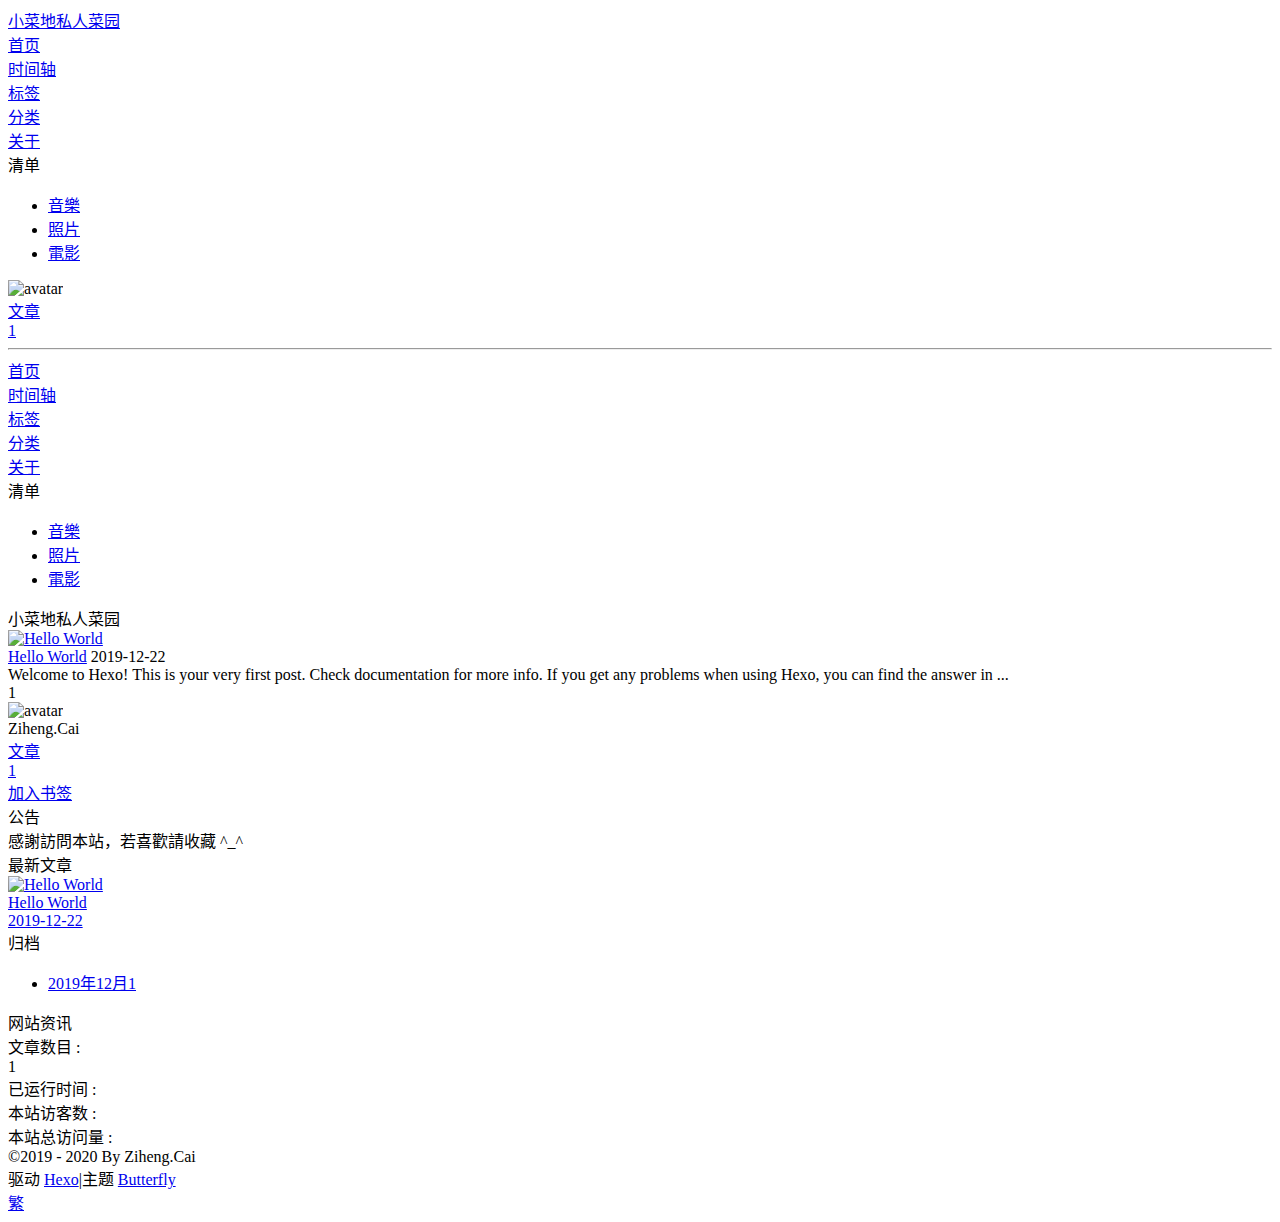
==== commit 56c9625d: "Site updated: 2020-01-28 13:53:33" ====
--- a/index.html
+++ b/index.html
@@ -1,478 +1,78 @@
-<!DOCTYPE html>
-<html>
-<head>
-  <meta charset="utf-8">
-  
-  <meta name="renderer" content="webkit">
-  <meta http-equiv="X-UA-Compatible" content="IE=edge" >
-  <link rel="dns-prefetch" href="http://yoursite.com">
-  <title>Hexo</title>
-  <meta name="viewport" content="width=device-width, initial-scale=1, maximum-scale=1">
-  <meta property="og:type" content="website">
-<meta property="og:title" content="Hexo">
-<meta property="og:url" content="http://yoursite.com/index.html">
-<meta property="og:site_name" content="Hexo">
-<meta property="og:locale" content="en_US">
-<meta property="article:author" content="John Doe">
-<meta name="twitter:card" content="summary">
-  
-    <link rel="alternative" href="/atom.xml" title="Hexo" type="application/atom+xml">
-  
-  
-    <link rel="icon" href="/favicon.png">
-  
-  <link rel="stylesheet" type="text/css" href="/./main.0cf68a.css">
-  <style type="text/css">
-  
-    #container.show {
-      background: linear-gradient(200deg,#a0cfe4,#e8c37e);
-    }
-  </style>
-  
+<!DOCTYPE html><html lang="zh-CN" data-theme="light"><head><meta charset="UTF-8"><meta http-equiv="X-UA-Compatible" content="IE=edge"><meta name="viewport" content="width=device-width, initial-scale=1, maximum-scale=5"><title>小菜地私人菜园</title><meta name="description" content=""><meta name="author" content="Ziheng.Cai"><meta name="copyright" content="Ziheng.Cai"><meta name="format-detection" content="telephone=no"><link rel="shortcut icon" href="/img/favicon.ico"><link rel="preconnect" href="//cdn.jsdelivr.net"><link rel="preconnect" href="https://fonts.googleapis.com" crossorigin><link rel="preconnect" href="//busuanzi.ibruce.info"><meta name="twitter:card" content="summary"><meta name="twitter:title" content="小菜地私人菜园"><meta name="twitter:description" content=""><meta name="twitter:image" content="http://yoursite.com/img/touxiang.jpeg"><meta property="og:type" content="website"><meta property="og:title" content="小菜地私人菜园"><meta property="og:url" content="http://yoursite.com/"><meta property="og:site_name" content="小菜地私人菜园"><meta property="og:description" content=""><meta property="og:image" content="http://yoursite.com/img/touxiang.jpeg"><meta http-equiv="Cache-Control" content="no-transform"><meta http-equiv="Cache-Control" content="no-siteapp"><script src="https://cdn.jsdelivr.net/npm/js-cookie/dist/js.cookie.min.js"></script><script>const autoChangeMode = 'false'
+var t = Cookies.get("theme");
+if (autoChangeMode == '1'){
+const isDarkMode = window.matchMedia("(prefers-color-scheme: dark)").matches
+const isLightMode = window.matchMedia("(prefers-color-scheme: light)").matches
+const isNotSpecified = window.matchMedia("(prefers-color-scheme: no-preference)").matches
+const hasNoSupport = !isDarkMode && !isLightMode && !isNotSpecified
 
-  
-
-<meta name="generator" content="Hexo 4.2.0"></head>
-
-<body>
-  <div id="container" q-class="show:isCtnShow">
-    <canvas id="anm-canvas" class="anm-canvas"></canvas>
-    <div class="left-col" q-class="show:isShow">
-      
-<div class="overlay" style="background: #4d4d4d"></div>
-<div class="intrude-less">
-	<header id="header" class="inner">
-		<a href="/" class="profilepic">
-			<img src="" class="js-avatar">
-		</a>
-		<hgroup>
-		  <h1 class="header-author"><a href="/">John Doe</a></h1>
-		</hgroup>
-		
-
-		<nav class="header-menu">
-			<ul>
-			
-				<li><a href="/">主页</a></li>
-	        
-				<li><a href="/tags/%E9%9A%8F%E7%AC%94/">随笔</a></li>
-	        
-			</ul>
-		</nav>
-		<nav class="header-smart-menu">
-    		
-    			
-    			<a q-on="click: openSlider(e, 'innerArchive')" href="javascript:void(0)">所有文章</a>
-    			
-            
-    			
-    			<a q-on="click: openSlider(e, 'friends')" href="javascript:void(0)">友链</a>
-    			
-            
-    			
-    			<a q-on="click: openSlider(e, 'aboutme')" href="javascript:void(0)">关于我</a>
-    			
-            
-		</nav>
-		<nav class="header-nav">
-			<div class="social">
-				
-					<a class="github" target="_blank" href="#" title="github"><i class="icon-github"></i></a>
-		        
-					<a class="weibo" target="_blank" href="#" title="weibo"><i class="icon-weibo"></i></a>
-		        
-					<a class="rss" target="_blank" href="#" title="rss"><i class="icon-rss"></i></a>
-		        
-					<a class="zhihu" target="_blank" href="#" title="zhihu"><i class="icon-zhihu"></i></a>
-		        
-			</div>
-		</nav>
-	</header>		
-</div>
-
-    </div>
-    <div class="mid-col" q-class="show:isShow,hide:isShow|isFalse">
-      
-<nav id="mobile-nav">
-  	<div class="overlay js-overlay" style="background: #4d4d4d"></div>
-	<div class="btnctn js-mobile-btnctn">
-  		<div class="slider-trigger list" q-on="click: openSlider(e)"><i class="icon icon-sort"></i></div>
-	</div>
-	<div class="intrude-less">
-		<header id="header" class="inner">
-			<div class="profilepic">
-				<img src="" class="js-avatar">
-			</div>
-			<hgroup>
-			  <h1 class="header-author js-header-author">John Doe</h1>
-			</hgroup>
-			
-			
-			
-				
-			
-				
-			
-			
-			
-			<nav class="header-nav">
-				<div class="social">
-					
-						<a class="github" target="_blank" href="#" title="github"><i class="icon-github"></i></a>
-			        
-						<a class="weibo" target="_blank" href="#" title="weibo"><i class="icon-weibo"></i></a>
-			        
-						<a class="rss" target="_blank" href="#" title="rss"><i class="icon-rss"></i></a>
-			        
-						<a class="zhihu" target="_blank" href="#" title="zhihu"><i class="icon-zhihu"></i></a>
-			        
-				</div>
-			</nav>
-
-			<nav class="header-menu js-header-menu">
-				<ul style="width: 50%">
-				
-				
-					<li style="width: 50%"><a href="/">主页</a></li>
-		        
-					<li style="width: 50%"><a href="/tags/%E9%9A%8F%E7%AC%94/">随笔</a></li>
-		        
-				</ul>
-			</nav>
-		</header>				
-	</div>
-	<div class="mobile-mask" style="display:none" q-show="isShow"></div>
-</nav>
-
-      <div id="wrapper" class="body-wrap">
-        <div class="menu-l">
-          <div class="canvas-wrap">
-            <canvas data-colors="#eaeaea" data-sectionHeight="100" data-contentId="js-content" id="myCanvas1" class="anm-canvas"></canvas>
-          </div>
-          <div id="js-content" class="content-ll">
-            
-  
-    <article id="post-hello-world" class="article article-type-post  article-index" itemscope itemprop="blogPost">
-  <div class="article-inner">
-    
-      <header class="article-header">
-        
-  
-    <h1 itemprop="name">
-      <a class="article-title" href="/2019/12/22/hello-world/">Hello World</a>
-    </h1>
-  
-
-        
-        <a href="/2019/12/22/hello-world/" class="archive-article-date">
-  	<time datetime="2019-12-22T12:31:54.790Z" itemprop="datePublished"><i class="icon-calendar icon"></i>2019-12-22</time>
-</a>
-        
-      </header>
-    
-    <div class="article-entry" itemprop="articleBody">
-      
-        <p>Welcome to <a href="https://hexo.io/" target="_blank" rel="noopener">Hexo</a>! This is your very first post. Check <a href="https://hexo.io/docs/" target="_blank" rel="noopener">documentation</a> for more info. If you get any problems when using Hexo, you can find the answer in <a href="https://hexo.io/docs/troubleshooting.html" target="_blank" rel="noopener">troubleshooting</a> or you can ask me on <a href="https://github.com/hexojs/hexo/issues" target="_blank" rel="noopener">GitHub</a>.</p>
-<h2 id="Quick-Start"><a href="#Quick-Start" class="headerlink" title="Quick Start"></a>Quick Start</h2><h3 id="Create-a-new-post"><a href="#Create-a-new-post" class="headerlink" title="Create a new post"></a>Create a new post</h3><figure class="highlight bash"><table><tr><td class="gutter"><pre><span class="line">1</span><br></pre></td><td class="code"><pre><span class="line">$ hexo new <span class="string">"My New Post"</span></span><br></pre></td></tr></table></figure>
-
-<p>More info: <a href="https://hexo.io/docs/writing.html" target="_blank" rel="noopener">Writing</a></p>
-<h3 id="Run-server"><a href="#Run-server" class="headerlink" title="Run server"></a>Run server</h3><figure class="highlight bash"><table><tr><td class="gutter"><pre><span class="line">1</span><br></pre></td><td class="code"><pre><span class="line">$ hexo server</span><br></pre></td></tr></table></figure>
-
-<p>More info: <a href="https://hexo.io/docs/server.html" target="_blank" rel="noopener">Server</a></p>
-<h3 id="Generate-static-files"><a href="#Generate-static-files" class="headerlink" title="Generate static files"></a>Generate static files</h3><figure class="highlight bash"><table><tr><td class="gutter"><pre><span class="line">1</span><br></pre></td><td class="code"><pre><span class="line">$ hexo generate</span><br></pre></td></tr></table></figure>
-
-<p>More info: <a href="https://hexo.io/docs/generating.html" target="_blank" rel="noopener">Generating</a></p>
-<h3 id="Deploy-to-remote-sites"><a href="#Deploy-to-remote-sites" class="headerlink" title="Deploy to remote sites"></a>Deploy to remote sites</h3><figure class="highlight bash"><table><tr><td class="gutter"><pre><span class="line">1</span><br></pre></td><td class="code"><pre><span class="line">$ hexo deploy</span><br></pre></td></tr></table></figure>
-
-<p>More info: <a href="https://hexo.io/docs/one-command-deployment.html" target="_blank" rel="noopener">Deployment</a></p>
-
-      
-
-      
-    </div>
-    <div class="article-info article-info-index">
-      
-      
-      
-
-      
-        <p class="article-more-link">
-          <a class="article-more-a" href="/2019/12/22/hello-world/">展开全文 >></a>
-        </p>
-      
-
-      
-      <div class="clearfix"></div>
-    </div>
-  </div>
-</article>
-
-<aside class="wrap-side-operation">
-    <div class="mod-side-operation">
-        
-        <div class="jump-container" id="js-jump-container" style="display:none;">
-            <a href="javascript:void(0)" class="mod-side-operation__jump-to-top">
-                <i class="icon-font icon-back"></i>
-            </a>
-            <div id="js-jump-plan-container" class="jump-plan-container" style="top: -11px;">
-                <i class="icon-font icon-plane jump-plane"></i>
-            </div>
-        </div>
-        
-        
-    </div>
-</aside>
+if (t === undefined){
+  if (isLightMode) activateLightMode()
+  else if (isDarkMode) activateDarkMode()
+  else if (isNotSpecified || hasNoSupport){
+    console.log('You specified no preference for a color scheme or your browser does not support it. I Schedule dark mode during night time.')
+    now = new Date();
+    hour = now.getHours();
+    isNight = hour < 6 || hour >= 18
+    isNight ? activateDarkMode() : activateLightMode()
+}
+} else if (t == 'light') activateLightMode()
+else activateDarkMode()
 
 
+} else if (autoChangeMode == '2'){
+  now = new Date();
+  hour = now.getHours();
+  isNight = hour < 6 || hour >= 18
+  if(t === undefined) isNight? activateDarkMode() : activateLightMode()
+  else if (t === 'light') activateLightMode()
+  else activateDarkMode() 
+} else {
+  if ( t == 'dark' ) activateDarkMode()
+  else if ( t == 'light') activateLightMode()
+}
 
-
+function activateDarkMode(){
+  document.documentElement.setAttribute('data-theme', 'dark')
+  if (document.querySelector('meta[name="theme-color"]') !== null){
+    document.querySelector('meta[name="theme-color"]').setAttribute('content','#000')
+  }
+}
+function activateLightMode(){
+  document.documentElement.setAttribute('data-theme', 'light')
+  if (document.querySelector('meta[name="theme-color"]') !== null){
+  document.querySelector('meta[name="theme-color"]').setAttribute('content','#fff')
+  }
+}</script><link rel="stylesheet" href="/css/index.css"><link rel="stylesheet" href="https://cdn.jsdelivr.net/npm/font-awesome@latest/css/font-awesome.min.css"><link rel="stylesheet" href="https://cdn.jsdelivr.net/npm/@fancyapps/fancybox@latest/dist/jquery.fancybox.min.css"><link rel="canonical" href="http://yoursite.com/"><link rel="preload" href="https://cdn.jsdelivr.net/gh/jerryc127/butterfly_cdn@2.1.0/top_img/index.jpg" as="image"><link rel="stylesheet" href="https://fonts.googleapis.com/css?family=Titillium+Web"><script>var GLOBAL_CONFIG = { 
+  root: '/',
+  algolia: undefined,
+  localSearch: undefined,
+  translate: {"defaultEncoding":2,"translateDelay":0,"cookieDomain":"https://xxx/","msgToTraditionalChinese":"繁","msgToSimplifiedChinese":"简"},
+  copy: {
+    success: '复制成功',
+    error: '复制错误',
+    noSupport: '浏览器不支持'
+  },
+  bookmark: {
+    title: 'Snackbar.bookmark.title',
+    message_prev: '按',
+    message_next: '键将本页加入书签'
+  },
+  runtime_unit: '天',
+  runtime: true,
+  copyright: undefined,
+  ClickShowText: undefined,
+  medium_zoom: false,
+  fancybox: true,
+  Snackbar: undefined,
+  baiduPush: false,
+  isHome: true,
+  isPost: false
   
-  
-
-
-          </div>
-        </div>
-      </div>
-      <footer id="footer">
-  <div class="outer">
-    <div id="footer-info">
-    	<div class="footer-left">
-    		&copy; 2019 John Doe
-    	</div>
-      	<div class="footer-right">
-      		<a href="http://hexo.io/" target="_blank">Hexo</a>  Theme <a href="https://github.com/litten/hexo-theme-yilia" target="_blank">Yilia</a> by Litten
-      	</div>
-    </div>
-  </div>
-</footer>
-    </div>
-    <script>
-	var yiliaConfig = {
-		mathjax: false,
-		isHome: true,
-		isPost: false,
-		isArchive: false,
-		isTag: false,
-		isCategory: false,
-		open_in_new: false,
-		toc_hide_index: true,
-		root: "/",
-		innerArchive: true,
-		showTags: false
-	}
-</script>
-
-<script>!function(t){function n(e){if(r[e])return r[e].exports;var i=r[e]={exports:{},id:e,loaded:!1};return t[e].call(i.exports,i,i.exports,n),i.loaded=!0,i.exports}var r={};n.m=t,n.c=r,n.p="./",n(0)}([function(t,n,r){r(195),t.exports=r(191)},function(t,n,r){var e=r(3),i=r(52),o=r(27),u=r(28),c=r(53),f="prototype",a=function(t,n,r){var s,l,h,v,p=t&a.F,d=t&a.G,y=t&a.S,g=t&a.P,b=t&a.B,m=d?e:y?e[n]||(e[n]={}):(e[n]||{})[f],x=d?i:i[n]||(i[n]={}),w=x[f]||(x[f]={});d&&(r=n);for(s in r)l=!p&&m&&void 0!==m[s],h=(l?m:r)[s],v=b&&l?c(h,e):g&&"function"==typeof h?c(Function.call,h):h,m&&u(m,s,h,t&a.U),x[s]!=h&&o(x,s,v),g&&w[s]!=h&&(w[s]=h)};e.core=i,a.F=1,a.G=2,a.S=4,a.P=8,a.B=16,a.W=32,a.U=64,a.R=128,t.exports=a},function(t,n,r){var e=r(6);t.exports=function(t){if(!e(t))throw TypeError(t+" is not an object!");return t}},function(t,n){var r=t.exports="undefined"!=typeof window&&window.Math==Math?window:"undefined"!=typeof self&&self.Math==Math?self:Function("return this")();"number"==typeof __g&&(__g=r)},function(t,n){t.exports=function(t){try{return!!t()}catch(t){return!0}}},function(t,n){var r=t.exports="undefined"!=typeof window&&window.Math==Math?window:"undefined"!=typeof self&&self.Math==Math?self:Function("return this")();"number"==typeof __g&&(__g=r)},function(t,n){t.exports=function(t){return"object"==typeof t?null!==t:"function"==typeof t}},function(t,n,r){var e=r(126)("wks"),i=r(76),o=r(3).Symbol,u="function"==typeof o;(t.exports=function(t){return e[t]||(e[t]=u&&o[t]||(u?o:i)("Symbol."+t))}).store=e},function(t,n){var r={}.hasOwnProperty;t.exports=function(t,n){return r.call(t,n)}},function(t,n,r){var e=r(94),i=r(33);t.exports=function(t){return e(i(t))}},function(t,n,r){t.exports=!r(4)(function(){return 7!=Object.defineProperty({},"a",{get:function(){return 7}}).a})},function(t,n,r){var e=r(2),i=r(167),o=r(50),u=Object.defineProperty;n.f=r(10)?Object.defineProperty:function(t,n,r){if(e(t),n=o(n,!0),e(r),i)try{return u(t,n,r)}catch(t){}if("get"in r||"set"in r)throw TypeError("Accessors not supported!");return"value"in r&&(t[n]=r.value),t}},function(t,n,r){t.exports=!r(18)(function(){return 7!=Object.defineProperty({},"a",{get:function(){return 7}}).a})},function(t,n,r){var e=r(14),i=r(22);t.exports=r(12)?function(t,n,r){return e.f(t,n,i(1,r))}:function(t,n,r){return t[n]=r,t}},function(t,n,r){var e=r(20),i=r(58),o=r(42),u=Object.defineProperty;n.f=r(12)?Object.defineProperty:function(t,n,r){if(e(t),n=o(n,!0),e(r),i)try{return u(t,n,r)}catch(t){}if("get"in r||"set"in r)throw TypeError("Accessors not supported!");return"value"in r&&(t[n]=r.value),t}},function(t,n,r){var e=r(40)("wks"),i=r(23),o=r(5).Symbol,u="function"==typeof o;(t.exports=function(t){return e[t]||(e[t]=u&&o[t]||(u?o:i)("Symbol."+t))}).store=e},function(t,n,r){var e=r(67),i=Math.min;t.exports=function(t){return t>0?i(e(t),9007199254740991):0}},function(t,n,r){var e=r(46);t.exports=function(t){return Object(e(t))}},function(t,n){t.exports=function(t){try{return!!t()}catch(t){return!0}}},function(t,n,r){var e=r(63),i=r(34);t.exports=Object.keys||function(t){return e(t,i)}},function(t,n,r){var e=r(21);t.exports=function(t){if(!e(t))throw TypeError(t+" is not an object!");return t}},function(t,n){t.exports=function(t){return"object"==typeof t?null!==t:"function"==typeof t}},function(t,n){t.exports=function(t,n){return{enumerable:!(1&t),configurable:!(2&t),writable:!(4&t),value:n}}},function(t,n){var r=0,e=Math.random();t.exports=function(t){return"Symbol(".concat(void 0===t?"":t,")_",(++r+e).toString(36))}},function(t,n){var r={}.hasOwnProperty;t.exports=function(t,n){return r.call(t,n)}},function(t,n){var r=t.exports={version:"2.4.0"};"number"==typeof __e&&(__e=r)},function(t,n){t.exports=function(t){if("function"!=typeof t)throw TypeError(t+" is not a function!");return t}},function(t,n,r){var e=r(11),i=r(66);t.exports=r(10)?function(t,n,r){return e.f(t,n,i(1,r))}:function(t,n,r){return t[n]=r,t}},function(t,n,r){var e=r(3),i=r(27),o=r(24),u=r(76)("src"),c="toString",f=Function[c],a=(""+f).split(c);r(52).inspectSource=function(t){return f.call(t)},(t.exports=function(t,n,r,c){var f="function"==typeof r;f&&(o(r,"name")||i(r,"name",n)),t[n]!==r&&(f&&(o(r,u)||i(r,u,t[n]?""+t[n]:a.join(String(n)))),t===e?t[n]=r:c?t[n]?t[n]=r:i(t,n,r):(delete t[n],i(t,n,r)))})(Function.prototype,c,function(){return"function"==typeof this&&this[u]||f.call(this)})},function(t,n,r){var e=r(1),i=r(4),o=r(46),u=function(t,n,r,e){var i=String(o(t)),u="<"+n;return""!==r&&(u+=" "+r+'="'+String(e).replace(/"/g,"&quot;")+'"'),u+">"+i+"</"+n+">"};t.exports=function(t,n){var r={};r[t]=n(u),e(e.P+e.F*i(function(){var n=""[t]('"');return n!==n.toLowerCase()||n.split('"').length>3}),"String",r)}},function(t,n,r){var e=r(115),i=r(46);t.exports=function(t){return e(i(t))}},function(t,n,r){var e=r(116),i=r(66),o=r(30),u=r(50),c=r(24),f=r(167),a=Object.getOwnPropertyDescriptor;n.f=r(10)?a:function(t,n){if(t=o(t),n=u(n,!0),f)try{return a(t,n)}catch(t){}if(c(t,n))return i(!e.f.call(t,n),t[n])}},function(t,n,r){var e=r(24),i=r(17),o=r(145)("IE_PROTO"),u=Object.prototype;t.exports=Object.getPrototypeOf||function(t){return t=i(t),e(t,o)?t[o]:"function"==typeof t.constructor&&t instanceof t.constructor?t.constructor.prototype:t instanceof Object?u:null}},function(t,n){t.exports=function(t){if(void 0==t)throw TypeError("Can't call method on  "+t);return t}},function(t,n){t.exports="constructor,hasOwnProperty,isPrototypeOf,propertyIsEnumerable,toLocaleString,toString,valueOf".split(",")},function(t,n){t.exports={}},function(t,n){t.exports=!0},function(t,n){n.f={}.propertyIsEnumerable},function(t,n,r){var e=r(14).f,i=r(8),o=r(15)("toStringTag");t.exports=function(t,n,r){t&&!i(t=r?t:t.prototype,o)&&e(t,o,{configurable:!0,value:n})}},function(t,n,r){var e=r(40)("keys"),i=r(23);t.exports=function(t){return e[t]||(e[t]=i(t))}},function(t,n,r){var e=r(5),i="__core-js_shared__",o=e[i]||(e[i]={});t.exports=function(t){return o[t]||(o[t]={})}},function(t,n){var r=Math.ceil,e=Math.floor;t.exports=function(t){return isNaN(t=+t)?0:(t>0?e:r)(t)}},function(t,n,r){var e=r(21);t.exports=function(t,n){if(!e(t))return t;var r,i;if(n&&"function"==typeof(r=t.toString)&&!e(i=r.call(t)))return i;if("function"==typeof(r=t.valueOf)&&!e(i=r.call(t)))return i;if(!n&&"function"==typeof(r=t.toString)&&!e(i=r.call(t)))return i;throw TypeError("Can't convert object to primitive value")}},function(t,n,r){var e=r(5),i=r(25),o=r(36),u=r(44),c=r(14).f;t.exports=function(t){var n=i.Symbol||(i.Symbol=o?{}:e.Symbol||{});"_"==t.charAt(0)||t in n||c(n,t,{value:u.f(t)})}},function(t,n,r){n.f=r(15)},function(t,n){var r={}.toString;t.exports=function(t){return r.call(t).slice(8,-1)}},function(t,n){t.exports=function(t){if(void 0==t)throw TypeError("Can't call method on  "+t);return t}},function(t,n,r){var e=r(4);t.exports=function(t,n){return!!t&&e(function(){n?t.call(null,function(){},1):t.call(null)})}},function(t,n,r){var e=r(53),i=r(115),o=r(17),u=r(16),c=r(203);t.exports=function(t,n){var r=1==t,f=2==t,a=3==t,s=4==t,l=6==t,h=5==t||l,v=n||c;return function(n,c,p){for(var d,y,g=o(n),b=i(g),m=e(c,p,3),x=u(b.length),w=0,S=r?v(n,x):f?v(n,0):void 0;x>w;w++)if((h||w in b)&&(d=b[w],y=m(d,w,g),t))if(r)S[w]=y;else if(y)switch(t){case 3:return!0;case 5:return d;case 6:return w;case 2:S.push(d)}else if(s)return!1;return l?-1:a||s?s:S}}},function(t,n,r){var e=r(1),i=r(52),o=r(4);t.exports=function(t,n){var r=(i.Object||{})[t]||Object[t],u={};u[t]=n(r),e(e.S+e.F*o(function(){r(1)}),"Object",u)}},function(t,n,r){var e=r(6);t.exports=function(t,n){if(!e(t))return t;var r,i;if(n&&"function"==typeof(r=t.toString)&&!e(i=r.call(t)))return i;if("function"==typeof(r=t.valueOf)&&!e(i=r.call(t)))return i;if(!n&&"function"==typeof(r=t.toString)&&!e(i=r.call(t)))return i;throw TypeError("Can't convert object to primitive value")}},function(t,n,r){var e=r(5),i=r(25),o=r(91),u=r(13),c="prototype",f=function(t,n,r){var a,s,l,h=t&f.F,v=t&f.G,p=t&f.S,d=t&f.P,y=t&f.B,g=t&f.W,b=v?i:i[n]||(i[n]={}),m=b[c],x=v?e:p?e[n]:(e[n]||{})[c];v&&(r=n);for(a in r)(s=!h&&x&&void 0!==x[a])&&a in b||(l=s?x[a]:r[a],b[a]=v&&"function"!=typeof x[a]?r[a]:y&&s?o(l,e):g&&x[a]==l?function(t){var n=function(n,r,e){if(this instanceof t){switch(arguments.length){case 0:return new t;case 1:return new t(n);case 2:return new t(n,r)}return new t(n,r,e)}return t.apply(this,arguments)};return n[c]=t[c],n}(l):d&&"function"==typeof l?o(Function.call,l):l,d&&((b.virtual||(b.virtual={}))[a]=l,t&f.R&&m&&!m[a]&&u(m,a,l)))};f.F=1,f.G=2,f.S=4,f.P=8,f.B=16,f.W=32,f.U=64,f.R=128,t.exports=f},function(t,n){var r=t.exports={version:"2.4.0"};"number"==typeof __e&&(__e=r)},function(t,n,r){var e=r(26);t.exports=function(t,n,r){if(e(t),void 0===n)return t;switch(r){case 1:return function(r){return t.call(n,r)};case 2:return function(r,e){return t.call(n,r,e)};case 3:return function(r,e,i){return t.call(n,r,e,i)}}return function(){return t.apply(n,arguments)}}},function(t,n,r){var e=r(183),i=r(1),o=r(126)("metadata"),u=o.store||(o.store=new(r(186))),c=function(t,n,r){var i=u.get(t);if(!i){if(!r)return;u.set(t,i=new e)}var o=i.get(n);if(!o){if(!r)return;i.set(n,o=new e)}return o},f=function(t,n,r){var e=c(n,r,!1);return void 0!==e&&e.has(t)},a=function(t,n,r){var e=c(n,r,!1);return void 0===e?void 0:e.get(t)},s=function(t,n,r,e){c(r,e,!0).set(t,n)},l=function(t,n){var r=c(t,n,!1),e=[];return r&&r.forEach(function(t,n){e.push(n)}),e},h=function(t){return void 0===t||"symbol"==typeof t?t:String(t)},v=function(t){i(i.S,"Reflect",t)};t.exports={store:u,map:c,has:f,get:a,set:s,keys:l,key:h,exp:v}},function(t,n,r){"use strict";if(r(10)){var e=r(69),i=r(3),o=r(4),u=r(1),c=r(127),f=r(152),a=r(53),s=r(68),l=r(66),h=r(27),v=r(73),p=r(67),d=r(16),y=r(75),g=r(50),b=r(24),m=r(180),x=r(114),w=r(6),S=r(17),_=r(137),O=r(70),E=r(32),P=r(71).f,j=r(154),F=r(76),M=r(7),A=r(48),N=r(117),T=r(146),I=r(155),k=r(80),L=r(123),R=r(74),C=r(130),D=r(160),U=r(11),W=r(31),G=U.f,B=W.f,V=i.RangeError,z=i.TypeError,q=i.Uint8Array,K="ArrayBuffer",J="Shared"+K,Y="BYTES_PER_ELEMENT",H="prototype",$=Array[H],X=f.ArrayBuffer,Q=f.DataView,Z=A(0),tt=A(2),nt=A(3),rt=A(4),et=A(5),it=A(6),ot=N(!0),ut=N(!1),ct=I.values,ft=I.keys,at=I.entries,st=$.lastIndexOf,lt=$.reduce,ht=$.reduceRight,vt=$.join,pt=$.sort,dt=$.slice,yt=$.toString,gt=$.toLocaleString,bt=M("iterator"),mt=M("toStringTag"),xt=F("typed_constructor"),wt=F("def_constructor"),St=c.CONSTR,_t=c.TYPED,Ot=c.VIEW,Et="Wrong length!",Pt=A(1,function(t,n){return Tt(T(t,t[wt]),n)}),jt=o(function(){return 1===new q(new Uint16Array([1]).buffer)[0]}),Ft=!!q&&!!q[H].set&&o(function(){new q(1).set({})}),Mt=function(t,n){if(void 0===t)throw z(Et);var r=+t,e=d(t);if(n&&!m(r,e))throw V(Et);return e},At=function(t,n){var r=p(t);if(r<0||r%n)throw V("Wrong offset!");return r},Nt=function(t){if(w(t)&&_t in t)return t;throw z(t+" is not a typed array!")},Tt=function(t,n){if(!(w(t)&&xt in t))throw z("It is not a typed array constructor!");return new t(n)},It=function(t,n){return kt(T(t,t[wt]),n)},kt=function(t,n){for(var r=0,e=n.length,i=Tt(t,e);e>r;)i[r]=n[r++];return i},Lt=function(t,n,r){G(t,n,{get:function(){return this._d[r]}})},Rt=function(t){var n,r,e,i,o,u,c=S(t),f=arguments.length,s=f>1?arguments[1]:void 0,l=void 0!==s,h=j(c);if(void 0!=h&&!_(h)){for(u=h.call(c),e=[],n=0;!(o=u.next()).done;n++)e.push(o.value);c=e}for(l&&f>2&&(s=a(s,arguments[2],2)),n=0,r=d(c.length),i=Tt(this,r);r>n;n++)i[n]=l?s(c[n],n):c[n];return i},Ct=function(){for(var t=0,n=arguments.length,r=Tt(this,n);n>t;)r[t]=arguments[t++];return r},Dt=!!q&&o(function(){gt.call(new q(1))}),Ut=function(){return gt.apply(Dt?dt.call(Nt(this)):Nt(this),arguments)},Wt={copyWithin:function(t,n){return D.call(Nt(this),t,n,arguments.length>2?arguments[2]:void 0)},every:function(t){return rt(Nt(this),t,arguments.length>1?arguments[1]:void 0)},fill:function(t){return C.apply(Nt(this),arguments)},filter:function(t){return It(this,tt(Nt(this),t,arguments.length>1?arguments[1]:void 0))},find:function(t){return et(Nt(this),t,arguments.length>1?arguments[1]:void 0)},findIndex:function(t){return it(Nt(this),t,arguments.length>1?arguments[1]:void 0)},forEach:function(t){Z(Nt(this),t,arguments.length>1?arguments[1]:void 0)},indexOf:function(t){return ut(Nt(this),t,arguments.length>1?arguments[1]:void 0)},includes:function(t){return ot(Nt(this),t,arguments.length>1?arguments[1]:void 0)},join:function(t){return vt.apply(Nt(this),arguments)},lastIndexOf:function(t){return st.apply(Nt(this),arguments)},map:function(t){return Pt(Nt(this),t,arguments.length>1?arguments[1]:void 0)},reduce:function(t){return lt.apply(Nt(this),arguments)},reduceRight:function(t){return ht.apply(Nt(this),arguments)},reverse:function(){for(var t,n=this,r=Nt(n).length,e=Math.floor(r/2),i=0;i<e;)t=n[i],n[i++]=n[--r],n[r]=t;return n},some:function(t){return nt(Nt(this),t,arguments.length>1?arguments[1]:void 0)},sort:function(t){return pt.call(Nt(this),t)},subarray:function(t,n){var r=Nt(this),e=r.length,i=y(t,e);return new(T(r,r[wt]))(r.buffer,r.byteOffset+i*r.BYTES_PER_ELEMENT,d((void 0===n?e:y(n,e))-i))}},Gt=function(t,n){return It(this,dt.call(Nt(this),t,n))},Bt=function(t){Nt(this);var n=At(arguments[1],1),r=this.length,e=S(t),i=d(e.length),o=0;if(i+n>r)throw V(Et);for(;o<i;)this[n+o]=e[o++]},Vt={entries:function(){return at.call(Nt(this))},keys:function(){return ft.call(Nt(this))},values:function(){return ct.call(Nt(this))}},zt=function(t,n){return w(t)&&t[_t]&&"symbol"!=typeof n&&n in t&&String(+n)==String(n)},qt=function(t,n){return zt(t,n=g(n,!0))?l(2,t[n]):B(t,n)},Kt=function(t,n,r){return!(zt(t,n=g(n,!0))&&w(r)&&b(r,"value"))||b(r,"get")||b(r,"set")||r.configurable||b(r,"writable")&&!r.writable||b(r,"enumerable")&&!r.enumerable?G(t,n,r):(t[n]=r.value,t)};St||(W.f=qt,U.f=Kt),u(u.S+u.F*!St,"Object",{getOwnPropertyDescriptor:qt,defineProperty:Kt}),o(function(){yt.call({})})&&(yt=gt=function(){return vt.call(this)});var Jt=v({},Wt);v(Jt,Vt),h(Jt,bt,Vt.values),v(Jt,{slice:Gt,set:Bt,constructor:function(){},toString:yt,toLocaleString:Ut}),Lt(Jt,"buffer","b"),Lt(Jt,"byteOffset","o"),Lt(Jt,"byteLength","l"),Lt(Jt,"length","e"),G(Jt,mt,{get:function(){return this[_t]}}),t.exports=function(t,n,r,f){f=!!f;var a=t+(f?"Clamped":"")+"Array",l="Uint8Array"!=a,v="get"+t,p="set"+t,y=i[a],g=y||{},b=y&&E(y),m=!y||!c.ABV,S={},_=y&&y[H],j=function(t,r){var e=t._d;return e.v[v](r*n+e.o,jt)},F=function(t,r,e){var i=t._d;f&&(e=(e=Math.round(e))<0?0:e>255?255:255&e),i.v[p](r*n+i.o,e,jt)},M=function(t,n){G(t,n,{get:function(){return j(this,n)},set:function(t){return F(this,n,t)},enumerable:!0})};m?(y=r(function(t,r,e,i){s(t,y,a,"_d");var o,u,c,f,l=0,v=0;if(w(r)){if(!(r instanceof X||(f=x(r))==K||f==J))return _t in r?kt(y,r):Rt.call(y,r);o=r,v=At(e,n);var p=r.byteLength;if(void 0===i){if(p%n)throw V(Et);if((u=p-v)<0)throw V(Et)}else if((u=d(i)*n)+v>p)throw V(Et);c=u/n}else c=Mt(r,!0),u=c*n,o=new X(u);for(h(t,"_d",{b:o,o:v,l:u,e:c,v:new Q(o)});l<c;)M(t,l++)}),_=y[H]=O(Jt),h(_,"constructor",y)):L(function(t){new y(null),new y(t)},!0)||(y=r(function(t,r,e,i){s(t,y,a);var o;return w(r)?r instanceof X||(o=x(r))==K||o==J?void 0!==i?new g(r,At(e,n),i):void 0!==e?new g(r,At(e,n)):new g(r):_t in r?kt(y,r):Rt.call(y,r):new g(Mt(r,l))}),Z(b!==Function.prototype?P(g).concat(P(b)):P(g),function(t){t in y||h(y,t,g[t])}),y[H]=_,e||(_.constructor=y));var A=_[bt],N=!!A&&("values"==A.name||void 0==A.name),T=Vt.values;h(y,xt,!0),h(_,_t,a),h(_,Ot,!0),h(_,wt,y),(f?new y(1)[mt]==a:mt in _)||G(_,mt,{get:function(){return a}}),S[a]=y,u(u.G+u.W+u.F*(y!=g),S),u(u.S,a,{BYTES_PER_ELEMENT:n,from:Rt,of:Ct}),Y in _||h(_,Y,n),u(u.P,a,Wt),R(a),u(u.P+u.F*Ft,a,{set:Bt}),u(u.P+u.F*!N,a,Vt),u(u.P+u.F*(_.toString!=yt),a,{toString:yt}),u(u.P+u.F*o(function(){new y(1).slice()}),a,{slice:Gt}),u(u.P+u.F*(o(function(){return[1,2].toLocaleString()!=new y([1,2]).toLocaleString()})||!o(function(){_.toLocaleString.call([1,2])})),a,{toLocaleString:Ut}),k[a]=N?A:T,e||N||h(_,bt,T)}}else t.exports=function(){}},function(t,n){var r={}.toString;t.exports=function(t){return r.call(t).slice(8,-1)}},function(t,n,r){var e=r(21),i=r(5).document,o=e(i)&&e(i.createElement);t.exports=function(t){return o?i.createElement(t):{}}},function(t,n,r){t.exports=!r(12)&&!r(18)(function(){return 7!=Object.defineProperty(r(57)("div"),"a",{get:function(){return 7}}).a})},function(t,n,r){"use strict";var e=r(36),i=r(51),o=r(64),u=r(13),c=r(8),f=r(35),a=r(96),s=r(38),l=r(103),h=r(15)("iterator"),v=!([].keys&&"next"in[].keys()),p="keys",d="values",y=function(){return this};t.exports=function(t,n,r,g,b,m,x){a(r,n,g);var w,S,_,O=function(t){if(!v&&t in F)return F[t];switch(t){case p:case d:return function(){return new r(this,t)}}return function(){return new r(this,t)}},E=n+" Iterator",P=b==d,j=!1,F=t.prototype,M=F[h]||F["@@iterator"]||b&&F[b],A=M||O(b),N=b?P?O("entries"):A:void 0,T="Array"==n?F.entries||M:M;if(T&&(_=l(T.call(new t)))!==Object.prototype&&(s(_,E,!0),e||c(_,h)||u(_,h,y)),P&&M&&M.name!==d&&(j=!0,A=function(){return M.call(this)}),e&&!x||!v&&!j&&F[h]||u(F,h,A),f[n]=A,f[E]=y,b)if(w={values:P?A:O(d),keys:m?A:O(p),entries:N},x)for(S in w)S in F||o(F,S,w[S]);else i(i.P+i.F*(v||j),n,w);return w}},function(t,n,r){var e=r(20),i=r(100),o=r(34),u=r(39)("IE_PROTO"),c=function(){},f="prototype",a=function(){var t,n=r(57)("iframe"),e=o.length;for(n.style.display="none",r(93).appendChild(n),n.src="javascript:",t=n.contentWindow.document,t.open(),t.write("<script>document.F=Object<\/script>"),t.close(),a=t.F;e--;)delete a[f][o[e]];return a()};t.exports=Object.create||function(t,n){var r;return null!==t?(c[f]=e(t),r=new c,c[f]=null,r[u]=t):r=a(),void 0===n?r:i(r,n)}},function(t,n,r){var e=r(63),i=r(34).concat("length","prototype");n.f=Object.getOwnPropertyNames||function(t){return e(t,i)}},function(t,n){n.f=Object.getOwnPropertySymbols},function(t,n,r){var e=r(8),i=r(9),o=r(90)(!1),u=r(39)("IE_PROTO");t.exports=function(t,n){var r,c=i(t),f=0,a=[];for(r in c)r!=u&&e(c,r)&&a.push(r);for(;n.length>f;)e(c,r=n[f++])&&(~o(a,r)||a.push(r));return a}},function(t,n,r){t.exports=r(13)},function(t,n,r){var e=r(76)("meta"),i=r(6),o=r(24),u=r(11).f,c=0,f=Object.isExtensible||function(){return!0},a=!r(4)(function(){return f(Object.preventExtensions({}))}),s=function(t){u(t,e,{value:{i:"O"+ ++c,w:{}}})},l=function(t,n){if(!i(t))return"symbol"==typeof t?t:("string"==typeof t?"S":"P")+t;if(!o(t,e)){if(!f(t))return"F";if(!n)return"E";s(t)}return t[e].i},h=function(t,n){if(!o(t,e)){if(!f(t))return!0;if(!n)return!1;s(t)}return t[e].w},v=function(t){return a&&p.NEED&&f(t)&&!o(t,e)&&s(t),t},p=t.exports={KEY:e,NEED:!1,fastKey:l,getWeak:h,onFreeze:v}},function(t,n){t.exports=function(t,n){return{enumerable:!(1&t),configurable:!(2&t),writable:!(4&t),value:n}}},function(t,n){var r=Math.ceil,e=Math.floor;t.exports=function(t){return isNaN(t=+t)?0:(t>0?e:r)(t)}},function(t,n){t.exports=function(t,n,r,e){if(!(t instanceof n)||void 0!==e&&e in t)throw TypeError(r+": incorrect invocation!");return t}},function(t,n){t.exports=!1},function(t,n,r){var e=r(2),i=r(173),o=r(133),u=r(145)("IE_PROTO"),c=function(){},f="prototype",a=function(){var t,n=r(132)("iframe"),e=o.length;for(n.style.display="none",r(135).appendChild(n),n.src="javascript:",t=n.contentWindow.document,t.open(),t.write("<script>document.F=Object<\/script>"),t.close(),a=t.F;e--;)delete a[f][o[e]];return a()};t.exports=Object.create||function(t,n){var r;return null!==t?(c[f]=e(t),r=new c,c[f]=null,r[u]=t):r=a(),void 0===n?r:i(r,n)}},function(t,n,r){var e=r(175),i=r(133).concat("length","prototype");n.f=Object.getOwnPropertyNames||function(t){return e(t,i)}},function(t,n,r){var e=r(175),i=r(133);t.exports=Object.keys||function(t){return e(t,i)}},function(t,n,r){var e=r(28);t.exports=function(t,n,r){for(var i in n)e(t,i,n[i],r);return t}},function(t,n,r){"use strict";var e=r(3),i=r(11),o=r(10),u=r(7)("species");t.exports=function(t){var n=e[t];o&&n&&!n[u]&&i.f(n,u,{configurable:!0,get:function(){return this}})}},function(t,n,r){var e=r(67),i=Math.max,o=Math.min;t.exports=function(t,n){return t=e(t),t<0?i(t+n,0):o(t,n)}},function(t,n){var r=0,e=Math.random();t.exports=function(t){return"Symbol(".concat(void 0===t?"":t,")_",(++r+e).toString(36))}},function(t,n,r){var e=r(33);t.exports=function(t){return Object(e(t))}},function(t,n,r){var e=r(7)("unscopables"),i=Array.prototype;void 0==i[e]&&r(27)(i,e,{}),t.exports=function(t){i[e][t]=!0}},function(t,n,r){var e=r(53),i=r(169),o=r(137),u=r(2),c=r(16),f=r(154),a={},s={},n=t.exports=function(t,n,r,l,h){var v,p,d,y,g=h?function(){return t}:f(t),b=e(r,l,n?2:1),m=0;if("function"!=typeof g)throw TypeError(t+" is not iterable!");if(o(g)){for(v=c(t.length);v>m;m++)if((y=n?b(u(p=t[m])[0],p[1]):b(t[m]))===a||y===s)return y}else for(d=g.call(t);!(p=d.next()).done;)if((y=i(d,b,p.value,n))===a||y===s)return y};n.BREAK=a,n.RETURN=s},function(t,n){t.exports={}},function(t,n,r){var e=r(11).f,i=r(24),o=r(7)("toStringTag");t.exports=function(t,n,r){t&&!i(t=r?t:t.prototype,o)&&e(t,o,{configurable:!0,value:n})}},function(t,n,r){var e=r(1),i=r(46),o=r(4),u=r(150),c="["+u+"]",f="​-",a=RegExp("^"+c+c+"*"),s=RegExp(c+c+"*$"),l=function(t,n,r){var i={},c=o(function(){return!!u[t]()||f[t]()!=f}),a=i[t]=c?n(h):u[t];r&&(i[r]=a),e(e.P+e.F*c,"String",i)},h=l.trim=function(t,n){return t=String(i(t)),1&n&&(t=t.replace(a,"")),2&n&&(t=t.replace(s,"")),t};t.exports=l},function(t,n,r){t.exports={default:r(86),__esModule:!0}},function(t,n,r){t.exports={default:r(87),__esModule:!0}},function(t,n,r){"use strict";function e(t){return t&&t.__esModule?t:{default:t}}n.__esModule=!0;var i=r(84),o=e(i),u=r(83),c=e(u),f="function"==typeof c.default&&"symbol"==typeof o.default?function(t){return typeof t}:function(t){return t&&"function"==typeof c.default&&t.constructor===c.default&&t!==c.default.prototype?"symbol":typeof t};n.default="function"==typeof c.default&&"symbol"===f(o.default)?function(t){return void 0===t?"undefined":f(t)}:function(t){return t&&"function"==typeof c.default&&t.constructor===c.default&&t!==c.default.prototype?"symbol":void 0===t?"undefined":f(t)}},function(t,n,r){r(110),r(108),r(111),r(112),t.exports=r(25).Symbol},function(t,n,r){r(109),r(113),t.exports=r(44).f("iterator")},function(t,n){t.exports=function(t){if("function"!=typeof t)throw TypeError(t+" is not a function!");return t}},function(t,n){t.exports=function(){}},function(t,n,r){var e=r(9),i=r(106),o=r(105);t.exports=function(t){return function(n,r,u){var c,f=e(n),a=i(f.length),s=o(u,a);if(t&&r!=r){for(;a>s;)if((c=f[s++])!=c)return!0}else for(;a>s;s++)if((t||s in f)&&f[s]===r)return t||s||0;return!t&&-1}}},function(t,n,r){var e=r(88);t.exports=function(t,n,r){if(e(t),void 0===n)return t;switch(r){case 1:return function(r){return t.call(n,r)};case 2:return function(r,e){return t.call(n,r,e)};case 3:return function(r,e,i){return t.call(n,r,e,i)}}return function(){return t.apply(n,arguments)}}},function(t,n,r){var e=r(19),i=r(62),o=r(37);t.exports=function(t){var n=e(t),r=i.f;if(r)for(var u,c=r(t),f=o.f,a=0;c.length>a;)f.call(t,u=c[a++])&&n.push(u);return n}},function(t,n,r){t.exports=r(5).document&&document.documentElement},function(t,n,r){var e=r(56);t.exports=Object("z").propertyIsEnumerable(0)?Object:function(t){return"String"==e(t)?t.split(""):Object(t)}},function(t,n,r){var e=r(56);t.exports=Array.isArray||function(t){return"Array"==e(t)}},function(t,n,r){"use strict";var e=r(60),i=r(22),o=r(38),u={};r(13)(u,r(15)("iterator"),function(){return this}),t.exports=function(t,n,r){t.prototype=e(u,{next:i(1,r)}),o(t,n+" Iterator")}},function(t,n){t.exports=function(t,n){return{value:n,done:!!t}}},function(t,n,r){var e=r(19),i=r(9);t.exports=function(t,n){for(var r,o=i(t),u=e(o),c=u.length,f=0;c>f;)if(o[r=u[f++]]===n)return r}},function(t,n,r){var e=r(23)("meta"),i=r(21),o=r(8),u=r(14).f,c=0,f=Object.isExtensible||function(){return!0},a=!r(18)(function(){return f(Object.preventExtensions({}))}),s=function(t){u(t,e,{value:{i:"O"+ ++c,w:{}}})},l=function(t,n){if(!i(t))return"symbol"==typeof t?t:("string"==typeof t?"S":"P")+t;if(!o(t,e)){if(!f(t))return"F";if(!n)return"E";s(t)}return t[e].i},h=function(t,n){if(!o(t,e)){if(!f(t))return!0;if(!n)return!1;s(t)}return t[e].w},v=function(t){return a&&p.NEED&&f(t)&&!o(t,e)&&s(t),t},p=t.exports={KEY:e,NEED:!1,fastKey:l,getWeak:h,onFreeze:v}},function(t,n,r){var e=r(14),i=r(20),o=r(19);t.exports=r(12)?Object.defineProperties:function(t,n){i(t);for(var r,u=o(n),c=u.length,f=0;c>f;)e.f(t,r=u[f++],n[r]);return t}},function(t,n,r){var e=r(37),i=r(22),o=r(9),u=r(42),c=r(8),f=r(58),a=Object.getOwnPropertyDescriptor;n.f=r(12)?a:function(t,n){if(t=o(t),n=u(n,!0),f)try{return a(t,n)}catch(t){}if(c(t,n))return i(!e.f.call(t,n),t[n])}},function(t,n,r){var e=r(9),i=r(61).f,o={}.toString,u="object"==typeof window&&window&&Object.getOwnPropertyNames?Object.getOwnPropertyNames(window):[],c=function(t){try{return i(t)}catch(t){return u.slice()}};t.exports.f=function(t){return u&&"[object Window]"==o.call(t)?c(t):i(e(t))}},function(t,n,r){var e=r(8),i=r(77),o=r(39)("IE_PROTO"),u=Object.prototype;t.exports=Object.getPrototypeOf||function(t){return t=i(t),e(t,o)?t[o]:"function"==typeof t.constructor&&t instanceof t.constructor?t.constructor.prototype:t instanceof Object?u:null}},function(t,n,r){var e=r(41),i=r(33);t.exports=function(t){return function(n,r){var o,u,c=String(i(n)),f=e(r),a=c.length;return f<0||f>=a?t?"":void 0:(o=c.charCodeAt(f),o<55296||o>56319||f+1===a||(u=c.charCodeAt(f+1))<56320||u>57343?t?c.charAt(f):o:t?c.slice(f,f+2):u-56320+(o-55296<<10)+65536)}}},function(t,n,r){var e=r(41),i=Math.max,o=Math.min;t.exports=function(t,n){return t=e(t),t<0?i(t+n,0):o(t,n)}},function(t,n,r){var e=r(41),i=Math.min;t.exports=function(t){return t>0?i(e(t),9007199254740991):0}},function(t,n,r){"use strict";var e=r(89),i=r(97),o=r(35),u=r(9);t.exports=r(59)(Array,"Array",function(t,n){this._t=u(t),this._i=0,this._k=n},function(){var t=this._t,n=this._k,r=this._i++;return!t||r>=t.length?(this._t=void 0,i(1)):"keys"==n?i(0,r):"values"==n?i(0,t[r]):i(0,[r,t[r]])},"values"),o.Arguments=o.Array,e("keys"),e("values"),e("entries")},function(t,n){},function(t,n,r){"use strict";var e=r(104)(!0);r(59)(String,"String",function(t){this._t=String(t),this._i=0},function(){var t,n=this._t,r=this._i;return r>=n.length?{value:void 0,done:!0}:(t=e(n,r),this._i+=t.length,{value:t,done:!1})})},function(t,n,r){"use strict";var e=r(5),i=r(8),o=r(12),u=r(51),c=r(64),f=r(99).KEY,a=r(18),s=r(40),l=r(38),h=r(23),v=r(15),p=r(44),d=r(43),y=r(98),g=r(92),b=r(95),m=r(20),x=r(9),w=r(42),S=r(22),_=r(60),O=r(102),E=r(101),P=r(14),j=r(19),F=E.f,M=P.f,A=O.f,N=e.Symbol,T=e.JSON,I=T&&T.stringify,k="prototype",L=v("_hidden"),R=v("toPrimitive"),C={}.propertyIsEnumerable,D=s("symbol-registry"),U=s("symbols"),W=s("op-symbols"),G=Object[k],B="function"==typeof N,V=e.QObject,z=!V||!V[k]||!V[k].findChild,q=o&&a(function(){return 7!=_(M({},"a",{get:function(){return M(this,"a",{value:7}).a}})).a})?function(t,n,r){var e=F(G,n);e&&delete G[n],M(t,n,r),e&&t!==G&&M(G,n,e)}:M,K=function(t){var n=U[t]=_(N[k]);return n._k=t,n},J=B&&"symbol"==typeof N.iterator?function(t){return"symbol"==typeof t}:function(t){return t instanceof N},Y=function(t,n,r){return t===G&&Y(W,n,r),m(t),n=w(n,!0),m(r),i(U,n)?(r.enumerable?(i(t,L)&&t[L][n]&&(t[L][n]=!1),r=_(r,{enumerable:S(0,!1)})):(i(t,L)||M(t,L,S(1,{})),t[L][n]=!0),q(t,n,r)):M(t,n,r)},H=function(t,n){m(t);for(var r,e=g(n=x(n)),i=0,o=e.length;o>i;)Y(t,r=e[i++],n[r]);return t},$=function(t,n){return void 0===n?_(t):H(_(t),n)},X=function(t){var n=C.call(this,t=w(t,!0));return!(this===G&&i(U,t)&&!i(W,t))&&(!(n||!i(this,t)||!i(U,t)||i(this,L)&&this[L][t])||n)},Q=function(t,n){if(t=x(t),n=w(n,!0),t!==G||!i(U,n)||i(W,n)){var r=F(t,n);return!r||!i(U,n)||i(t,L)&&t[L][n]||(r.enumerable=!0),r}},Z=function(t){for(var n,r=A(x(t)),e=[],o=0;r.length>o;)i(U,n=r[o++])||n==L||n==f||e.push(n);return e},tt=function(t){for(var n,r=t===G,e=A(r?W:x(t)),o=[],u=0;e.length>u;)!i(U,n=e[u++])||r&&!i(G,n)||o.push(U[n]);return o};B||(N=function(){if(this instanceof N)throw TypeError("Symbol is not a constructor!");var t=h(arguments.length>0?arguments[0]:void 0),n=function(r){this===G&&n.call(W,r),i(this,L)&&i(this[L],t)&&(this[L][t]=!1),q(this,t,S(1,r))};return o&&z&&q(G,t,{configurable:!0,set:n}),K(t)},c(N[k],"toString",function(){return this._k}),E.f=Q,P.f=Y,r(61).f=O.f=Z,r(37).f=X,r(62).f=tt,o&&!r(36)&&c(G,"propertyIsEnumerable",X,!0),p.f=function(t){return K(v(t))}),u(u.G+u.W+u.F*!B,{Symbol:N});for(var nt="hasInstance,isConcatSpreadable,iterator,match,replace,search,species,split,toPrimitive,toStringTag,unscopables".split(","),rt=0;nt.length>rt;)v(nt[rt++]);for(var nt=j(v.store),rt=0;nt.length>rt;)d(nt[rt++]);u(u.S+u.F*!B,"Symbol",{for:function(t){return i(D,t+="")?D[t]:D[t]=N(t)},keyFor:function(t){if(J(t))return y(D,t);throw TypeError(t+" is not a symbol!")},useSetter:function(){z=!0},useSimple:function(){z=!1}}),u(u.S+u.F*!B,"Object",{create:$,defineProperty:Y,defineProperties:H,getOwnPropertyDescriptor:Q,getOwnPropertyNames:Z,getOwnPropertySymbols:tt}),T&&u(u.S+u.F*(!B||a(function(){var t=N();return"[null]"!=I([t])||"{}"!=I({a:t})||"{}"!=I(Object(t))})),"JSON",{stringify:function(t){if(void 0!==t&&!J(t)){for(var n,r,e=[t],i=1;arguments.length>i;)e.push(arguments[i++]);return n=e[1],"function"==typeof n&&(r=n),!r&&b(n)||(n=function(t,n){if(r&&(n=r.call(this,t,n)),!J(n))return n}),e[1]=n,I.apply(T,e)}}}),N[k][R]||r(13)(N[k],R,N[k].valueOf),l(N,"Symbol"),l(Math,"Math",!0),l(e.JSON,"JSON",!0)},function(t,n,r){r(43)("asyncIterator")},function(t,n,r){r(43)("observable")},function(t,n,r){r(107);for(var e=r(5),i=r(13),o=r(35),u=r(15)("toStringTag"),c=["NodeList","DOMTokenList","MediaList","StyleSheetList","CSSRuleList"],f=0;f<5;f++){var a=c[f],s=e[a],l=s&&s.prototype;l&&!l[u]&&i(l,u,a),o[a]=o.Array}},function(t,n,r){var e=r(45),i=r(7)("toStringTag"),o="Arguments"==e(function(){return arguments}()),u=function(t,n){try{return t[n]}catch(t){}};t.exports=function(t){var n,r,c;return void 0===t?"Undefined":null===t?"Null":"string"==typeof(r=u(n=Object(t),i))?r:o?e(n):"Object"==(c=e(n))&&"function"==typeof n.callee?"Arguments":c}},function(t,n,r){var e=r(45);t.exports=Object("z").propertyIsEnumerable(0)?Object:function(t){return"String"==e(t)?t.split(""):Object(t)}},function(t,n){n.f={}.propertyIsEnumerable},function(t,n,r){var e=r(30),i=r(16),o=r(75);t.exports=function(t){return function(n,r,u){var c,f=e(n),a=i(f.length),s=o(u,a);if(t&&r!=r){for(;a>s;)if((c=f[s++])!=c)return!0}else for(;a>s;s++)if((t||s in f)&&f[s]===r)return t||s||0;return!t&&-1}}},function(t,n,r){"use strict";var e=r(3),i=r(1),o=r(28),u=r(73),c=r(65),f=r(79),a=r(68),s=r(6),l=r(4),h=r(123),v=r(81),p=r(136);t.exports=function(t,n,r,d,y,g){var b=e[t],m=b,x=y?"set":"add",w=m&&m.prototype,S={},_=function(t){var n=w[t];o(w,t,"delete"==t?function(t){return!(g&&!s(t))&&n.call(this,0===t?0:t)}:"has"==t?function(t){return!(g&&!s(t))&&n.call(this,0===t?0:t)}:"get"==t?function(t){return g&&!s(t)?void 0:n.call(this,0===t?0:t)}:"add"==t?function(t){return n.call(this,0===t?0:t),this}:function(t,r){return n.call(this,0===t?0:t,r),this})};if("function"==typeof m&&(g||w.forEach&&!l(function(){(new m).entries().next()}))){var O=new m,E=O[x](g?{}:-0,1)!=O,P=l(function(){O.has(1)}),j=h(function(t){new m(t)}),F=!g&&l(function(){for(var t=new m,n=5;n--;)t[x](n,n);return!t.has(-0)});j||(m=n(function(n,r){a(n,m,t);var e=p(new b,n,m);return void 0!=r&&f(r,y,e[x],e),e}),m.prototype=w,w.constructor=m),(P||F)&&(_("delete"),_("has"),y&&_("get")),(F||E)&&_(x),g&&w.clear&&delete w.clear}else m=d.getConstructor(n,t,y,x),u(m.prototype,r),c.NEED=!0;return v(m,t),S[t]=m,i(i.G+i.W+i.F*(m!=b),S),g||d.setStrong(m,t,y),m}},function(t,n,r){"use strict";var e=r(27),i=r(28),o=r(4),u=r(46),c=r(7);t.exports=function(t,n,r){var f=c(t),a=r(u,f,""[t]),s=a[0],l=a[1];o(function(){var n={};return n[f]=function(){return 7},7!=""[t](n)})&&(i(String.prototype,t,s),e(RegExp.prototype,f,2==n?function(t,n){return l.call(t,this,n)}:function(t){return l.call(t,this)}))}
-},function(t,n,r){"use strict";var e=r(2);t.exports=function(){var t=e(this),n="";return t.global&&(n+="g"),t.ignoreCase&&(n+="i"),t.multiline&&(n+="m"),t.unicode&&(n+="u"),t.sticky&&(n+="y"),n}},function(t,n){t.exports=function(t,n,r){var e=void 0===r;switch(n.length){case 0:return e?t():t.call(r);case 1:return e?t(n[0]):t.call(r,n[0]);case 2:return e?t(n[0],n[1]):t.call(r,n[0],n[1]);case 3:return e?t(n[0],n[1],n[2]):t.call(r,n[0],n[1],n[2]);case 4:return e?t(n[0],n[1],n[2],n[3]):t.call(r,n[0],n[1],n[2],n[3])}return t.apply(r,n)}},function(t,n,r){var e=r(6),i=r(45),o=r(7)("match");t.exports=function(t){var n;return e(t)&&(void 0!==(n=t[o])?!!n:"RegExp"==i(t))}},function(t,n,r){var e=r(7)("iterator"),i=!1;try{var o=[7][e]();o.return=function(){i=!0},Array.from(o,function(){throw 2})}catch(t){}t.exports=function(t,n){if(!n&&!i)return!1;var r=!1;try{var o=[7],u=o[e]();u.next=function(){return{done:r=!0}},o[e]=function(){return u},t(o)}catch(t){}return r}},function(t,n,r){t.exports=r(69)||!r(4)(function(){var t=Math.random();__defineSetter__.call(null,t,function(){}),delete r(3)[t]})},function(t,n){n.f=Object.getOwnPropertySymbols},function(t,n,r){var e=r(3),i="__core-js_shared__",o=e[i]||(e[i]={});t.exports=function(t){return o[t]||(o[t]={})}},function(t,n,r){for(var e,i=r(3),o=r(27),u=r(76),c=u("typed_array"),f=u("view"),a=!(!i.ArrayBuffer||!i.DataView),s=a,l=0,h="Int8Array,Uint8Array,Uint8ClampedArray,Int16Array,Uint16Array,Int32Array,Uint32Array,Float32Array,Float64Array".split(",");l<9;)(e=i[h[l++]])?(o(e.prototype,c,!0),o(e.prototype,f,!0)):s=!1;t.exports={ABV:a,CONSTR:s,TYPED:c,VIEW:f}},function(t,n){"use strict";var r={versions:function(){var t=window.navigator.userAgent;return{trident:t.indexOf("Trident")>-1,presto:t.indexOf("Presto")>-1,webKit:t.indexOf("AppleWebKit")>-1,gecko:t.indexOf("Gecko")>-1&&-1==t.indexOf("KHTML"),mobile:!!t.match(/AppleWebKit.*Mobile.*/),ios:!!t.match(/\(i[^;]+;( U;)? CPU.+Mac OS X/),android:t.indexOf("Android")>-1||t.indexOf("Linux")>-1,iPhone:t.indexOf("iPhone")>-1||t.indexOf("Mac")>-1,iPad:t.indexOf("iPad")>-1,webApp:-1==t.indexOf("Safari"),weixin:-1==t.indexOf("MicroMessenger")}}()};t.exports=r},function(t,n,r){"use strict";var e=r(85),i=function(t){return t&&t.__esModule?t:{default:t}}(e),o=function(){function t(t,n,e){return n||e?String.fromCharCode(n||e):r[t]||t}function n(t){return e[t]}var r={"&quot;":'"',"&lt;":"<","&gt;":">","&amp;":"&","&nbsp;":" "},e={};for(var u in r)e[r[u]]=u;return r["&apos;"]="'",e["'"]="&#39;",{encode:function(t){return t?(""+t).replace(/['<> "&]/g,n).replace(/\r?\n/g,"<br/>").replace(/\s/g,"&nbsp;"):""},decode:function(n){return n?(""+n).replace(/<br\s*\/?>/gi,"\n").replace(/&quot;|&lt;|&gt;|&amp;|&nbsp;|&apos;|&#(\d+);|&#(\d+)/g,t).replace(/\u00a0/g," "):""},encodeBase16:function(t){if(!t)return t;t+="";for(var n=[],r=0,e=t.length;e>r;r++)n.push(t.charCodeAt(r).toString(16).toUpperCase());return n.join("")},encodeBase16forJSON:function(t){if(!t)return t;t=t.replace(/[\u4E00-\u9FBF]/gi,function(t){return escape(t).replace("%u","\\u")});for(var n=[],r=0,e=t.length;e>r;r++)n.push(t.charCodeAt(r).toString(16).toUpperCase());return n.join("")},decodeBase16:function(t){if(!t)return t;t+="";for(var n=[],r=0,e=t.length;e>r;r+=2)n.push(String.fromCharCode("0x"+t.slice(r,r+2)));return n.join("")},encodeObject:function(t){if(t instanceof Array)for(var n=0,r=t.length;r>n;n++)t[n]=o.encodeObject(t[n]);else if("object"==(void 0===t?"undefined":(0,i.default)(t)))for(var e in t)t[e]=o.encodeObject(t[e]);else if("string"==typeof t)return o.encode(t);return t},loadScript:function(t){var n=document.createElement("script");document.getElementsByTagName("body")[0].appendChild(n),n.setAttribute("src",t)},addLoadEvent:function(t){var n=window.onload;"function"!=typeof window.onload?window.onload=t:window.onload=function(){n(),t()}}}}();t.exports=o},function(t,n,r){"use strict";var e=r(17),i=r(75),o=r(16);t.exports=function(t){for(var n=e(this),r=o(n.length),u=arguments.length,c=i(u>1?arguments[1]:void 0,r),f=u>2?arguments[2]:void 0,a=void 0===f?r:i(f,r);a>c;)n[c++]=t;return n}},function(t,n,r){"use strict";var e=r(11),i=r(66);t.exports=function(t,n,r){n in t?e.f(t,n,i(0,r)):t[n]=r}},function(t,n,r){var e=r(6),i=r(3).document,o=e(i)&&e(i.createElement);t.exports=function(t){return o?i.createElement(t):{}}},function(t,n){t.exports="constructor,hasOwnProperty,isPrototypeOf,propertyIsEnumerable,toLocaleString,toString,valueOf".split(",")},function(t,n,r){var e=r(7)("match");t.exports=function(t){var n=/./;try{"/./"[t](n)}catch(r){try{return n[e]=!1,!"/./"[t](n)}catch(t){}}return!0}},function(t,n,r){t.exports=r(3).document&&document.documentElement},function(t,n,r){var e=r(6),i=r(144).set;t.exports=function(t,n,r){var o,u=n.constructor;return u!==r&&"function"==typeof u&&(o=u.prototype)!==r.prototype&&e(o)&&i&&i(t,o),t}},function(t,n,r){var e=r(80),i=r(7)("iterator"),o=Array.prototype;t.exports=function(t){return void 0!==t&&(e.Array===t||o[i]===t)}},function(t,n,r){var e=r(45);t.exports=Array.isArray||function(t){return"Array"==e(t)}},function(t,n,r){"use strict";var e=r(70),i=r(66),o=r(81),u={};r(27)(u,r(7)("iterator"),function(){return this}),t.exports=function(t,n,r){t.prototype=e(u,{next:i(1,r)}),o(t,n+" Iterator")}},function(t,n,r){"use strict";var e=r(69),i=r(1),o=r(28),u=r(27),c=r(24),f=r(80),a=r(139),s=r(81),l=r(32),h=r(7)("iterator"),v=!([].keys&&"next"in[].keys()),p="keys",d="values",y=function(){return this};t.exports=function(t,n,r,g,b,m,x){a(r,n,g);var w,S,_,O=function(t){if(!v&&t in F)return F[t];switch(t){case p:case d:return function(){return new r(this,t)}}return function(){return new r(this,t)}},E=n+" Iterator",P=b==d,j=!1,F=t.prototype,M=F[h]||F["@@iterator"]||b&&F[b],A=M||O(b),N=b?P?O("entries"):A:void 0,T="Array"==n?F.entries||M:M;if(T&&(_=l(T.call(new t)))!==Object.prototype&&(s(_,E,!0),e||c(_,h)||u(_,h,y)),P&&M&&M.name!==d&&(j=!0,A=function(){return M.call(this)}),e&&!x||!v&&!j&&F[h]||u(F,h,A),f[n]=A,f[E]=y,b)if(w={values:P?A:O(d),keys:m?A:O(p),entries:N},x)for(S in w)S in F||o(F,S,w[S]);else i(i.P+i.F*(v||j),n,w);return w}},function(t,n){var r=Math.expm1;t.exports=!r||r(10)>22025.465794806718||r(10)<22025.465794806718||-2e-17!=r(-2e-17)?function(t){return 0==(t=+t)?t:t>-1e-6&&t<1e-6?t+t*t/2:Math.exp(t)-1}:r},function(t,n){t.exports=Math.sign||function(t){return 0==(t=+t)||t!=t?t:t<0?-1:1}},function(t,n,r){var e=r(3),i=r(151).set,o=e.MutationObserver||e.WebKitMutationObserver,u=e.process,c=e.Promise,f="process"==r(45)(u);t.exports=function(){var t,n,r,a=function(){var e,i;for(f&&(e=u.domain)&&e.exit();t;){i=t.fn,t=t.next;try{i()}catch(e){throw t?r():n=void 0,e}}n=void 0,e&&e.enter()};if(f)r=function(){u.nextTick(a)};else if(o){var s=!0,l=document.createTextNode("");new o(a).observe(l,{characterData:!0}),r=function(){l.data=s=!s}}else if(c&&c.resolve){var h=c.resolve();r=function(){h.then(a)}}else r=function(){i.call(e,a)};return function(e){var i={fn:e,next:void 0};n&&(n.next=i),t||(t=i,r()),n=i}}},function(t,n,r){var e=r(6),i=r(2),o=function(t,n){if(i(t),!e(n)&&null!==n)throw TypeError(n+": can't set as prototype!")};t.exports={set:Object.setPrototypeOf||("__proto__"in{}?function(t,n,e){try{e=r(53)(Function.call,r(31).f(Object.prototype,"__proto__").set,2),e(t,[]),n=!(t instanceof Array)}catch(t){n=!0}return function(t,r){return o(t,r),n?t.__proto__=r:e(t,r),t}}({},!1):void 0),check:o}},function(t,n,r){var e=r(126)("keys"),i=r(76);t.exports=function(t){return e[t]||(e[t]=i(t))}},function(t,n,r){var e=r(2),i=r(26),o=r(7)("species");t.exports=function(t,n){var r,u=e(t).constructor;return void 0===u||void 0==(r=e(u)[o])?n:i(r)}},function(t,n,r){var e=r(67),i=r(46);t.exports=function(t){return function(n,r){var o,u,c=String(i(n)),f=e(r),a=c.length;return f<0||f>=a?t?"":void 0:(o=c.charCodeAt(f),o<55296||o>56319||f+1===a||(u=c.charCodeAt(f+1))<56320||u>57343?t?c.charAt(f):o:t?c.slice(f,f+2):u-56320+(o-55296<<10)+65536)}}},function(t,n,r){var e=r(122),i=r(46);t.exports=function(t,n,r){if(e(n))throw TypeError("String#"+r+" doesn't accept regex!");return String(i(t))}},function(t,n,r){"use strict";var e=r(67),i=r(46);t.exports=function(t){var n=String(i(this)),r="",o=e(t);if(o<0||o==1/0)throw RangeError("Count can't be negative");for(;o>0;(o>>>=1)&&(n+=n))1&o&&(r+=n);return r}},function(t,n){t.exports="\t\n\v\f\r   ᠎             　\u2028\u2029\ufeff"},function(t,n,r){var e,i,o,u=r(53),c=r(121),f=r(135),a=r(132),s=r(3),l=s.process,h=s.setImmediate,v=s.clearImmediate,p=s.MessageChannel,d=0,y={},g="onreadystatechange",b=function(){var t=+this;if(y.hasOwnProperty(t)){var n=y[t];delete y[t],n()}},m=function(t){b.call(t.data)};h&&v||(h=function(t){for(var n=[],r=1;arguments.length>r;)n.push(arguments[r++]);return y[++d]=function(){c("function"==typeof t?t:Function(t),n)},e(d),d},v=function(t){delete y[t]},"process"==r(45)(l)?e=function(t){l.nextTick(u(b,t,1))}:p?(i=new p,o=i.port2,i.port1.onmessage=m,e=u(o.postMessage,o,1)):s.addEventListener&&"function"==typeof postMessage&&!s.importScripts?(e=function(t){s.postMessage(t+"","*")},s.addEventListener("message",m,!1)):e=g in a("script")?function(t){f.appendChild(a("script"))[g]=function(){f.removeChild(this),b.call(t)}}:function(t){setTimeout(u(b,t,1),0)}),t.exports={set:h,clear:v}},function(t,n,r){"use strict";var e=r(3),i=r(10),o=r(69),u=r(127),c=r(27),f=r(73),a=r(4),s=r(68),l=r(67),h=r(16),v=r(71).f,p=r(11).f,d=r(130),y=r(81),g="ArrayBuffer",b="DataView",m="prototype",x="Wrong length!",w="Wrong index!",S=e[g],_=e[b],O=e.Math,E=e.RangeError,P=e.Infinity,j=S,F=O.abs,M=O.pow,A=O.floor,N=O.log,T=O.LN2,I="buffer",k="byteLength",L="byteOffset",R=i?"_b":I,C=i?"_l":k,D=i?"_o":L,U=function(t,n,r){var e,i,o,u=Array(r),c=8*r-n-1,f=(1<<c)-1,a=f>>1,s=23===n?M(2,-24)-M(2,-77):0,l=0,h=t<0||0===t&&1/t<0?1:0;for(t=F(t),t!=t||t===P?(i=t!=t?1:0,e=f):(e=A(N(t)/T),t*(o=M(2,-e))<1&&(e--,o*=2),t+=e+a>=1?s/o:s*M(2,1-a),t*o>=2&&(e++,o/=2),e+a>=f?(i=0,e=f):e+a>=1?(i=(t*o-1)*M(2,n),e+=a):(i=t*M(2,a-1)*M(2,n),e=0));n>=8;u[l++]=255&i,i/=256,n-=8);for(e=e<<n|i,c+=n;c>0;u[l++]=255&e,e/=256,c-=8);return u[--l]|=128*h,u},W=function(t,n,r){var e,i=8*r-n-1,o=(1<<i)-1,u=o>>1,c=i-7,f=r-1,a=t[f--],s=127&a;for(a>>=7;c>0;s=256*s+t[f],f--,c-=8);for(e=s&(1<<-c)-1,s>>=-c,c+=n;c>0;e=256*e+t[f],f--,c-=8);if(0===s)s=1-u;else{if(s===o)return e?NaN:a?-P:P;e+=M(2,n),s-=u}return(a?-1:1)*e*M(2,s-n)},G=function(t){return t[3]<<24|t[2]<<16|t[1]<<8|t[0]},B=function(t){return[255&t]},V=function(t){return[255&t,t>>8&255]},z=function(t){return[255&t,t>>8&255,t>>16&255,t>>24&255]},q=function(t){return U(t,52,8)},K=function(t){return U(t,23,4)},J=function(t,n,r){p(t[m],n,{get:function(){return this[r]}})},Y=function(t,n,r,e){var i=+r,o=l(i);if(i!=o||o<0||o+n>t[C])throw E(w);var u=t[R]._b,c=o+t[D],f=u.slice(c,c+n);return e?f:f.reverse()},H=function(t,n,r,e,i,o){var u=+r,c=l(u);if(u!=c||c<0||c+n>t[C])throw E(w);for(var f=t[R]._b,a=c+t[D],s=e(+i),h=0;h<n;h++)f[a+h]=s[o?h:n-h-1]},$=function(t,n){s(t,S,g);var r=+n,e=h(r);if(r!=e)throw E(x);return e};if(u.ABV){if(!a(function(){new S})||!a(function(){new S(.5)})){S=function(t){return new j($(this,t))};for(var X,Q=S[m]=j[m],Z=v(j),tt=0;Z.length>tt;)(X=Z[tt++])in S||c(S,X,j[X]);o||(Q.constructor=S)}var nt=new _(new S(2)),rt=_[m].setInt8;nt.setInt8(0,2147483648),nt.setInt8(1,2147483649),!nt.getInt8(0)&&nt.getInt8(1)||f(_[m],{setInt8:function(t,n){rt.call(this,t,n<<24>>24)},setUint8:function(t,n){rt.call(this,t,n<<24>>24)}},!0)}else S=function(t){var n=$(this,t);this._b=d.call(Array(n),0),this[C]=n},_=function(t,n,r){s(this,_,b),s(t,S,b);var e=t[C],i=l(n);if(i<0||i>e)throw E("Wrong offset!");if(r=void 0===r?e-i:h(r),i+r>e)throw E(x);this[R]=t,this[D]=i,this[C]=r},i&&(J(S,k,"_l"),J(_,I,"_b"),J(_,k,"_l"),J(_,L,"_o")),f(_[m],{getInt8:function(t){return Y(this,1,t)[0]<<24>>24},getUint8:function(t){return Y(this,1,t)[0]},getInt16:function(t){var n=Y(this,2,t,arguments[1]);return(n[1]<<8|n[0])<<16>>16},getUint16:function(t){var n=Y(this,2,t,arguments[1]);return n[1]<<8|n[0]},getInt32:function(t){return G(Y(this,4,t,arguments[1]))},getUint32:function(t){return G(Y(this,4,t,arguments[1]))>>>0},getFloat32:function(t){return W(Y(this,4,t,arguments[1]),23,4)},getFloat64:function(t){return W(Y(this,8,t,arguments[1]),52,8)},setInt8:function(t,n){H(this,1,t,B,n)},setUint8:function(t,n){H(this,1,t,B,n)},setInt16:function(t,n){H(this,2,t,V,n,arguments[2])},setUint16:function(t,n){H(this,2,t,V,n,arguments[2])},setInt32:function(t,n){H(this,4,t,z,n,arguments[2])},setUint32:function(t,n){H(this,4,t,z,n,arguments[2])},setFloat32:function(t,n){H(this,4,t,K,n,arguments[2])},setFloat64:function(t,n){H(this,8,t,q,n,arguments[2])}});y(S,g),y(_,b),c(_[m],u.VIEW,!0),n[g]=S,n[b]=_},function(t,n,r){var e=r(3),i=r(52),o=r(69),u=r(182),c=r(11).f;t.exports=function(t){var n=i.Symbol||(i.Symbol=o?{}:e.Symbol||{});"_"==t.charAt(0)||t in n||c(n,t,{value:u.f(t)})}},function(t,n,r){var e=r(114),i=r(7)("iterator"),o=r(80);t.exports=r(52).getIteratorMethod=function(t){if(void 0!=t)return t[i]||t["@@iterator"]||o[e(t)]}},function(t,n,r){"use strict";var e=r(78),i=r(170),o=r(80),u=r(30);t.exports=r(140)(Array,"Array",function(t,n){this._t=u(t),this._i=0,this._k=n},function(){var t=this._t,n=this._k,r=this._i++;return!t||r>=t.length?(this._t=void 0,i(1)):"keys"==n?i(0,r):"values"==n?i(0,t[r]):i(0,[r,t[r]])},"values"),o.Arguments=o.Array,e("keys"),e("values"),e("entries")},function(t,n){function r(t,n){t.classList?t.classList.add(n):t.className+=" "+n}t.exports=r},function(t,n){function r(t,n){if(t.classList)t.classList.remove(n);else{var r=new RegExp("(^|\\b)"+n.split(" ").join("|")+"(\\b|$)","gi");t.className=t.className.replace(r," ")}}t.exports=r},function(t,n){function r(){throw new Error("setTimeout has not been defined")}function e(){throw new Error("clearTimeout has not been defined")}function i(t){if(s===setTimeout)return setTimeout(t,0);if((s===r||!s)&&setTimeout)return s=setTimeout,setTimeout(t,0);try{return s(t,0)}catch(n){try{return s.call(null,t,0)}catch(n){return s.call(this,t,0)}}}function o(t){if(l===clearTimeout)return clearTimeout(t);if((l===e||!l)&&clearTimeout)return l=clearTimeout,clearTimeout(t);try{return l(t)}catch(n){try{return l.call(null,t)}catch(n){return l.call(this,t)}}}function u(){d&&v&&(d=!1,v.length?p=v.concat(p):y=-1,p.length&&c())}function c(){if(!d){var t=i(u);d=!0;for(var n=p.length;n;){for(v=p,p=[];++y<n;)v&&v[y].run();y=-1,n=p.length}v=null,d=!1,o(t)}}function f(t,n){this.fun=t,this.array=n}function a(){}var s,l,h=t.exports={};!function(){try{s="function"==typeof setTimeout?setTimeout:r}catch(t){s=r}try{l="function"==typeof clearTimeout?clearTimeout:e}catch(t){l=e}}();var v,p=[],d=!1,y=-1;h.nextTick=function(t){var n=new Array(arguments.length-1);if(arguments.length>1)for(var r=1;r<arguments.length;r++)n[r-1]=arguments[r];p.push(new f(t,n)),1!==p.length||d||i(c)},f.prototype.run=function(){this.fun.apply(null,this.array)},h.title="browser",h.browser=!0,h.env={},h.argv=[],h.version="",h.versions={},h.on=a,h.addListener=a,h.once=a,h.off=a,h.removeListener=a,h.removeAllListeners=a,h.emit=a,h.prependListener=a,h.prependOnceListener=a,h.listeners=function(t){return[]},h.binding=function(t){throw new Error("process.binding is not supported")},h.cwd=function(){return"/"},h.chdir=function(t){throw new Error("process.chdir is not supported")},h.umask=function(){return 0}},function(t,n,r){var e=r(45);t.exports=function(t,n){if("number"!=typeof t&&"Number"!=e(t))throw TypeError(n);return+t}},function(t,n,r){"use strict";var e=r(17),i=r(75),o=r(16);t.exports=[].copyWithin||function(t,n){var r=e(this),u=o(r.length),c=i(t,u),f=i(n,u),a=arguments.length>2?arguments[2]:void 0,s=Math.min((void 0===a?u:i(a,u))-f,u-c),l=1;for(f<c&&c<f+s&&(l=-1,f+=s-1,c+=s-1);s-- >0;)f in r?r[c]=r[f]:delete r[c],c+=l,f+=l;return r}},function(t,n,r){var e=r(79);t.exports=function(t,n){var r=[];return e(t,!1,r.push,r,n),r}},function(t,n,r){var e=r(26),i=r(17),o=r(115),u=r(16);t.exports=function(t,n,r,c,f){e(n);var a=i(t),s=o(a),l=u(a.length),h=f?l-1:0,v=f?-1:1;if(r<2)for(;;){if(h in s){c=s[h],h+=v;break}if(h+=v,f?h<0:l<=h)throw TypeError("Reduce of empty array with no initial value")}for(;f?h>=0:l>h;h+=v)h in s&&(c=n(c,s[h],h,a));return c}},function(t,n,r){"use strict";var e=r(26),i=r(6),o=r(121),u=[].slice,c={},f=function(t,n,r){if(!(n in c)){for(var e=[],i=0;i<n;i++)e[i]="a["+i+"]";c[n]=Function("F,a","return new F("+e.join(",")+")")}return c[n](t,r)};t.exports=Function.bind||function(t){var n=e(this),r=u.call(arguments,1),c=function(){var e=r.concat(u.call(arguments));return this instanceof c?f(n,e.length,e):o(n,e,t)};return i(n.prototype)&&(c.prototype=n.prototype),c}},function(t,n,r){"use strict";var e=r(11).f,i=r(70),o=r(73),u=r(53),c=r(68),f=r(46),a=r(79),s=r(140),l=r(170),h=r(74),v=r(10),p=r(65).fastKey,d=v?"_s":"size",y=function(t,n){var r,e=p(n);if("F"!==e)return t._i[e];for(r=t._f;r;r=r.n)if(r.k==n)return r};t.exports={getConstructor:function(t,n,r,s){var l=t(function(t,e){c(t,l,n,"_i"),t._i=i(null),t._f=void 0,t._l=void 0,t[d]=0,void 0!=e&&a(e,r,t[s],t)});return o(l.prototype,{clear:function(){for(var t=this,n=t._i,r=t._f;r;r=r.n)r.r=!0,r.p&&(r.p=r.p.n=void 0),delete n[r.i];t._f=t._l=void 0,t[d]=0},delete:function(t){var n=this,r=y(n,t);if(r){var e=r.n,i=r.p;delete n._i[r.i],r.r=!0,i&&(i.n=e),e&&(e.p=i),n._f==r&&(n._f=e),n._l==r&&(n._l=i),n[d]--}return!!r},forEach:function(t){c(this,l,"forEach");for(var n,r=u(t,arguments.length>1?arguments[1]:void 0,3);n=n?n.n:this._f;)for(r(n.v,n.k,this);n&&n.r;)n=n.p},has:function(t){return!!y(this,t)}}),v&&e(l.prototype,"size",{get:function(){return f(this[d])}}),l},def:function(t,n,r){var e,i,o=y(t,n);return o?o.v=r:(t._l=o={i:i=p(n,!0),k:n,v:r,p:e=t._l,n:void 0,r:!1},t._f||(t._f=o),e&&(e.n=o),t[d]++,"F"!==i&&(t._i[i]=o)),t},getEntry:y,setStrong:function(t,n,r){s(t,n,function(t,n){this._t=t,this._k=n,this._l=void 0},function(){for(var t=this,n=t._k,r=t._l;r&&r.r;)r=r.p;return t._t&&(t._l=r=r?r.n:t._t._f)?"keys"==n?l(0,r.k):"values"==n?l(0,r.v):l(0,[r.k,r.v]):(t._t=void 0,l(1))},r?"entries":"values",!r,!0),h(n)}}},function(t,n,r){var e=r(114),i=r(161);t.exports=function(t){return function(){if(e(this)!=t)throw TypeError(t+"#toJSON isn't generic");return i(this)}}},function(t,n,r){"use strict";var e=r(73),i=r(65).getWeak,o=r(2),u=r(6),c=r(68),f=r(79),a=r(48),s=r(24),l=a(5),h=a(6),v=0,p=function(t){return t._l||(t._l=new d)},d=function(){this.a=[]},y=function(t,n){return l(t.a,function(t){return t[0]===n})};d.prototype={get:function(t){var n=y(this,t);if(n)return n[1]},has:function(t){return!!y(this,t)},set:function(t,n){var r=y(this,t);r?r[1]=n:this.a.push([t,n])},delete:function(t){var n=h(this.a,function(n){return n[0]===t});return~n&&this.a.splice(n,1),!!~n}},t.exports={getConstructor:function(t,n,r,o){var a=t(function(t,e){c(t,a,n,"_i"),t._i=v++,t._l=void 0,void 0!=e&&f(e,r,t[o],t)});return e(a.prototype,{delete:function(t){if(!u(t))return!1;var n=i(t);return!0===n?p(this).delete(t):n&&s(n,this._i)&&delete n[this._i]},has:function(t){if(!u(t))return!1;var n=i(t);return!0===n?p(this).has(t):n&&s(n,this._i)}}),a},def:function(t,n,r){var e=i(o(n),!0);return!0===e?p(t).set(n,r):e[t._i]=r,t},ufstore:p}},function(t,n,r){t.exports=!r(10)&&!r(4)(function(){return 7!=Object.defineProperty(r(132)("div"),"a",{get:function(){return 7}}).a})},function(t,n,r){var e=r(6),i=Math.floor;t.exports=function(t){return!e(t)&&isFinite(t)&&i(t)===t}},function(t,n,r){var e=r(2);t.exports=function(t,n,r,i){try{return i?n(e(r)[0],r[1]):n(r)}catch(n){var o=t.return;throw void 0!==o&&e(o.call(t)),n}}},function(t,n){t.exports=function(t,n){return{value:n,done:!!t}}},function(t,n){t.exports=Math.log1p||function(t){return(t=+t)>-1e-8&&t<1e-8?t-t*t/2:Math.log(1+t)}},function(t,n,r){"use strict";var e=r(72),i=r(125),o=r(116),u=r(17),c=r(115),f=Object.assign;t.exports=!f||r(4)(function(){var t={},n={},r=Symbol(),e="abcdefghijklmnopqrst";return t[r]=7,e.split("").forEach(function(t){n[t]=t}),7!=f({},t)[r]||Object.keys(f({},n)).join("")!=e})?function(t,n){for(var r=u(t),f=arguments.length,a=1,s=i.f,l=o.f;f>a;)for(var h,v=c(arguments[a++]),p=s?e(v).concat(s(v)):e(v),d=p.length,y=0;d>y;)l.call(v,h=p[y++])&&(r[h]=v[h]);return r}:f},function(t,n,r){var e=r(11),i=r(2),o=r(72);t.exports=r(10)?Object.defineProperties:function(t,n){i(t);for(var r,u=o(n),c=u.length,f=0;c>f;)e.f(t,r=u[f++],n[r]);return t}},function(t,n,r){var e=r(30),i=r(71).f,o={}.toString,u="object"==typeof window&&window&&Object.getOwnPropertyNames?Object.getOwnPropertyNames(window):[],c=function(t){try{return i(t)}catch(t){return u.slice()}};t.exports.f=function(t){return u&&"[object Window]"==o.call(t)?c(t):i(e(t))}},function(t,n,r){var e=r(24),i=r(30),o=r(117)(!1),u=r(145)("IE_PROTO");t.exports=function(t,n){var r,c=i(t),f=0,a=[];for(r in c)r!=u&&e(c,r)&&a.push(r);for(;n.length>f;)e(c,r=n[f++])&&(~o(a,r)||a.push(r));return a}},function(t,n,r){var e=r(72),i=r(30),o=r(116).f;t.exports=function(t){return function(n){for(var r,u=i(n),c=e(u),f=c.length,a=0,s=[];f>a;)o.call(u,r=c[a++])&&s.push(t?[r,u[r]]:u[r]);return s}}},function(t,n,r){var e=r(71),i=r(125),o=r(2),u=r(3).Reflect;t.exports=u&&u.ownKeys||function(t){var n=e.f(o(t)),r=i.f;return r?n.concat(r(t)):n}},function(t,n,r){var e=r(3).parseFloat,i=r(82).trim;t.exports=1/e(r(150)+"-0")!=-1/0?function(t){var n=i(String(t),3),r=e(n);return 0===r&&"-"==n.charAt(0)?-0:r}:e},function(t,n,r){var e=r(3).parseInt,i=r(82).trim,o=r(150),u=/^[\-+]?0[xX]/;t.exports=8!==e(o+"08")||22!==e(o+"0x16")?function(t,n){var r=i(String(t),3);return e(r,n>>>0||(u.test(r)?16:10))}:e},function(t,n){t.exports=Object.is||function(t,n){return t===n?0!==t||1/t==1/n:t!=t&&n!=n}},function(t,n,r){var e=r(16),i=r(149),o=r(46);t.exports=function(t,n,r,u){var c=String(o(t)),f=c.length,a=void 0===r?" ":String(r),s=e(n);if(s<=f||""==a)return c;var l=s-f,h=i.call(a,Math.ceil(l/a.length));return h.length>l&&(h=h.slice(0,l)),u?h+c:c+h}},function(t,n,r){n.f=r(7)},function(t,n,r){"use strict";var e=r(164);t.exports=r(118)("Map",function(t){return function(){return t(this,arguments.length>0?arguments[0]:void 0)}},{get:function(t){var n=e.getEntry(this,t);return n&&n.v},set:function(t,n){return e.def(this,0===t?0:t,n)}},e,!0)},function(t,n,r){r(10)&&"g"!=/./g.flags&&r(11).f(RegExp.prototype,"flags",{configurable:!0,get:r(120)})},function(t,n,r){"use strict";var e=r(164);t.exports=r(118)("Set",function(t){return function(){return t(this,arguments.length>0?arguments[0]:void 0)}},{add:function(t){return e.def(this,t=0===t?0:t,t)}},e)},function(t,n,r){"use strict";var e,i=r(48)(0),o=r(28),u=r(65),c=r(172),f=r(166),a=r(6),s=u.getWeak,l=Object.isExtensible,h=f.ufstore,v={},p=function(t){return function(){return t(this,arguments.length>0?arguments[0]:void 0)}},d={get:function(t){if(a(t)){var n=s(t);return!0===n?h(this).get(t):n?n[this._i]:void 0}},set:function(t,n){return f.def(this,t,n)}},y=t.exports=r(118)("WeakMap",p,d,f,!0,!0);7!=(new y).set((Object.freeze||Object)(v),7).get(v)&&(e=f.getConstructor(p),c(e.prototype,d),u.NEED=!0,i(["delete","has","get","set"],function(t){var n=y.prototype,r=n[t];o(n,t,function(n,i){if(a(n)&&!l(n)){this._f||(this._f=new e);var o=this._f[t](n,i);return"set"==t?this:o}return r.call(this,n,i)})}))},,,,function(t,n){"use strict";function r(){var t=document.querySelector("#page-nav");if(t&&!document.querySelector("#page-nav .extend.prev")&&(t.innerHTML='<a class="extend prev disabled" rel="prev">&laquo; Prev</a>'+t.innerHTML),t&&!document.querySelector("#page-nav .extend.next")&&(t.innerHTML=t.innerHTML+'<a class="extend next disabled" rel="next">Next &raquo;</a>'),yiliaConfig&&yiliaConfig.open_in_new){document.querySelectorAll(".article-entry a:not(.article-more-a)").forEach(function(t){var n=t.getAttribute("target");n&&""!==n||t.setAttribute("target","_blank")})}if(yiliaConfig&&yiliaConfig.toc_hide_index){document.querySelectorAll(".toc-number").forEach(function(t){t.style.display="none"})}var n=document.querySelector("#js-aboutme");n&&0!==n.length&&(n.innerHTML=n.innerText)}t.exports={init:r}},function(t,n,r){"use strict";function e(t){return t&&t.__esModule?t:{default:t}}function i(t,n){var r=/\/|index.html/g;return t.replace(r,"")===n.replace(r,"")}function o(){for(var t=document.querySelectorAll(".js-header-menu li a"),n=window.location.pathname,r=0,e=t.length;r<e;r++){var o=t[r];i(n,o.getAttribute("href"))&&(0,h.default)(o,"active")}}function u(t){for(var n=t.offsetLeft,r=t.offsetParent;null!==r;)n+=r.offsetLeft,r=r.offsetParent;return n}function c(t){for(var n=t.offsetTop,r=t.offsetParent;null!==r;)n+=r.offsetTop,r=r.offsetParent;return n}function f(t,n,r,e,i){var o=u(t),f=c(t)-n;if(f-r<=i){var a=t.$newDom;a||(a=t.cloneNode(!0),(0,d.default)(t,a),t.$newDom=a,a.style.position="fixed",a.style.top=(r||f)+"px",a.style.left=o+"px",a.style.zIndex=e||2,a.style.width="100%",a.style.color="#fff"),a.style.visibility="visible",t.style.visibility="hidden"}else{t.style.visibility="visible";var s=t.$newDom;s&&(s.style.visibility="hidden")}}function a(){var t=document.querySelector(".js-overlay"),n=document.querySelector(".js-header-menu");f(t,document.body.scrollTop,-63,2,0),f(n,document.body.scrollTop,1,3,0)}function s(){document.querySelector("#container").addEventListener("scroll",function(t){a()}),window.addEventListener("scroll",function(t){a()}),a()}var l=r(156),h=e(l),v=r(157),p=(e(v),r(382)),d=e(p),y=r(128),g=e(y),b=r(190),m=e(b),x=r(129);(function(){g.default.versions.mobile&&window.screen.width<800&&(o(),s())})(),(0,x.addLoadEvent)(function(){m.default.init()}),t.exports={}},,,,function(t,n,r){(function(t){"use strict";function n(t,n,r){t[n]||Object[e](t,n,{writable:!0,configurable:!0,value:r})}if(r(381),r(391),r(198),t._babelPolyfill)throw new Error("only one instance of babel-polyfill is allowed");t._babelPolyfill=!0;var e="defineProperty";n(String.prototype,"padLeft","".padStart),n(String.prototype,"padRight","".padEnd),"pop,reverse,shift,keys,values,entries,indexOf,every,some,forEach,map,filter,find,findIndex,includes,join,slice,concat,push,splice,unshift,sort,lastIndexOf,reduce,reduceRight,copyWithin,fill".split(",").forEach(function(t){[][t]&&n(Array,t,Function.call.bind([][t]))})}).call(n,function(){return this}())},,,function(t,n,r){r(210),t.exports=r(52).RegExp.escape},,,,function(t,n,r){var e=r(6),i=r(138),o=r(7)("species");t.exports=function(t){var n;return i(t)&&(n=t.constructor,"function"!=typeof n||n!==Array&&!i(n.prototype)||(n=void 0),e(n)&&null===(n=n[o])&&(n=void 0)),void 0===n?Array:n}},function(t,n,r){var e=r(202);t.exports=function(t,n){return new(e(t))(n)}},function(t,n,r){"use strict";var e=r(2),i=r(50),o="number";t.exports=function(t){if("string"!==t&&t!==o&&"default"!==t)throw TypeError("Incorrect hint");return i(e(this),t!=o)}},function(t,n,r){var e=r(72),i=r(125),o=r(116);t.exports=function(t){var n=e(t),r=i.f;if(r)for(var u,c=r(t),f=o.f,a=0;c.length>a;)f.call(t,u=c[a++])&&n.push(u);return n}},function(t,n,r){var e=r(72),i=r(30);t.exports=function(t,n){for(var r,o=i(t),u=e(o),c=u.length,f=0;c>f;)if(o[r=u[f++]]===n)return r}},function(t,n,r){"use strict";var e=r(208),i=r(121),o=r(26);t.exports=function(){for(var t=o(this),n=arguments.length,r=Array(n),u=0,c=e._,f=!1;n>u;)(r[u]=arguments[u++])===c&&(f=!0);return function(){var e,o=this,u=arguments.length,a=0,s=0;if(!f&&!u)return i(t,r,o);if(e=r.slice(),f)for(;n>a;a++)e[a]===c&&(e[a]=arguments[s++]);for(;u>s;)e.push(arguments[s++]);return i(t,e,o)}}},function(t,n,r){t.exports=r(3)},function(t,n){t.exports=function(t,n){var r=n===Object(n)?function(t){return n[t]}:n;return function(n){return String(n).replace(t,r)}}},function(t,n,r){var e=r(1),i=r(209)(/[\\^$*+?.()|[\]{}]/g,"\\$&");e(e.S,"RegExp",{escape:function(t){return i(t)}})},function(t,n,r){var e=r(1);e(e.P,"Array",{copyWithin:r(160)}),r(78)("copyWithin")},function(t,n,r){"use strict";var e=r(1),i=r(48)(4);e(e.P+e.F*!r(47)([].every,!0),"Array",{every:function(t){return i(this,t,arguments[1])}})},function(t,n,r){var e=r(1);e(e.P,"Array",{fill:r(130)}),r(78)("fill")},function(t,n,r){"use strict";var e=r(1),i=r(48)(2);e(e.P+e.F*!r(47)([].filter,!0),"Array",{filter:function(t){return i(this,t,arguments[1])}})},function(t,n,r){"use strict";var e=r(1),i=r(48)(6),o="findIndex",u=!0;o in[]&&Array(1)[o](function(){u=!1}),e(e.P+e.F*u,"Array",{findIndex:function(t){return i(this,t,arguments.length>1?arguments[1]:void 0)}}),r(78)(o)},function(t,n,r){"use strict";var e=r(1),i=r(48)(5),o="find",u=!0;o in[]&&Array(1)[o](function(){u=!1}),e(e.P+e.F*u,"Array",{find:function(t){return i(this,t,arguments.length>1?arguments[1]:void 0)}}),r(78)(o)},function(t,n,r){"use strict";var e=r(1),i=r(48)(0),o=r(47)([].forEach,!0);e(e.P+e.F*!o,"Array",{forEach:function(t){return i(this,t,arguments[1])}})},function(t,n,r){"use strict";var e=r(53),i=r(1),o=r(17),u=r(169),c=r(137),f=r(16),a=r(131),s=r(154);i(i.S+i.F*!r(123)(function(t){Array.from(t)}),"Array",{from:function(t){var n,r,i,l,h=o(t),v="function"==typeof this?this:Array,p=arguments.length,d=p>1?arguments[1]:void 0,y=void 0!==d,g=0,b=s(h);if(y&&(d=e(d,p>2?arguments[2]:void 0,2)),void 0==b||v==Array&&c(b))for(n=f(h.length),r=new v(n);n>g;g++)a(r,g,y?d(h[g],g):h[g]);else for(l=b.call(h),r=new v;!(i=l.next()).done;g++)a(r,g,y?u(l,d,[i.value,g],!0):i.value);return r.length=g,r}})},function(t,n,r){"use strict";var e=r(1),i=r(117)(!1),o=[].indexOf,u=!!o&&1/[1].indexOf(1,-0)<0;e(e.P+e.F*(u||!r(47)(o)),"Array",{indexOf:function(t){return u?o.apply(this,arguments)||0:i(this,t,arguments[1])}})},function(t,n,r){var e=r(1);e(e.S,"Array",{isArray:r(138)})},function(t,n,r){"use strict";var e=r(1),i=r(30),o=[].join;e(e.P+e.F*(r(115)!=Object||!r(47)(o)),"Array",{join:function(t){return o.call(i(this),void 0===t?",":t)}})},function(t,n,r){"use strict";var e=r(1),i=r(30),o=r(67),u=r(16),c=[].lastIndexOf,f=!!c&&1/[1].lastIndexOf(1,-0)<0;e(e.P+e.F*(f||!r(47)(c)),"Array",{lastIndexOf:function(t){if(f)return c.apply(this,arguments)||0;var n=i(this),r=u(n.length),e=r-1;for(arguments.length>1&&(e=Math.min(e,o(arguments[1]))),e<0&&(e=r+e);e>=0;e--)if(e in n&&n[e]===t)return e||0;return-1}})},function(t,n,r){"use strict";var e=r(1),i=r(48)(1);e(e.P+e.F*!r(47)([].map,!0),"Array",{map:function(t){return i(this,t,arguments[1])}})},function(t,n,r){"use strict";var e=r(1),i=r(131);e(e.S+e.F*r(4)(function(){function t(){}return!(Array.of.call(t)instanceof t)}),"Array",{of:function(){for(var t=0,n=arguments.length,r=new("function"==typeof this?this:Array)(n);n>t;)i(r,t,arguments[t++]);return r.length=n,r}})},function(t,n,r){"use strict";var e=r(1),i=r(162);e(e.P+e.F*!r(47)([].reduceRight,!0),"Array",{reduceRight:function(t){return i(this,t,arguments.length,arguments[1],!0)}})},function(t,n,r){"use strict";var e=r(1),i=r(162);e(e.P+e.F*!r(47)([].reduce,!0),"Array",{reduce:function(t){return i(this,t,arguments.length,arguments[1],!1)}})},function(t,n,r){"use strict";var e=r(1),i=r(135),o=r(45),u=r(75),c=r(16),f=[].slice;e(e.P+e.F*r(4)(function(){i&&f.call(i)}),"Array",{slice:function(t,n){var r=c(this.length),e=o(this);if(n=void 0===n?r:n,"Array"==e)return f.call(this,t,n);for(var i=u(t,r),a=u(n,r),s=c(a-i),l=Array(s),h=0;h<s;h++)l[h]="String"==e?this.charAt(i+h):this[i+h];return l}})},function(t,n,r){"use strict";var e=r(1),i=r(48)(3);e(e.P+e.F*!r(47)([].some,!0),"Array",{some:function(t){return i(this,t,arguments[1])}})},function(t,n,r){"use strict";var e=r(1),i=r(26),o=r(17),u=r(4),c=[].sort,f=[1,2,3];e(e.P+e.F*(u(function(){f.sort(void 0)})||!u(function(){f.sort(null)})||!r(47)(c)),"Array",{sort:function(t){return void 0===t?c.call(o(this)):c.call(o(this),i(t))}})},function(t,n,r){r(74)("Array")},function(t,n,r){var e=r(1);e(e.S,"Date",{now:function(){return(new Date).getTime()}})},function(t,n,r){"use strict";var e=r(1),i=r(4),o=Date.prototype.getTime,u=function(t){return t>9?t:"0"+t};e(e.P+e.F*(i(function(){return"0385-07-25T07:06:39.999Z"!=new Date(-5e13-1).toISOString()})||!i(function(){new Date(NaN).toISOString()})),"Date",{toISOString:function(){
-if(!isFinite(o.call(this)))throw RangeError("Invalid time value");var t=this,n=t.getUTCFullYear(),r=t.getUTCMilliseconds(),e=n<0?"-":n>9999?"+":"";return e+("00000"+Math.abs(n)).slice(e?-6:-4)+"-"+u(t.getUTCMonth()+1)+"-"+u(t.getUTCDate())+"T"+u(t.getUTCHours())+":"+u(t.getUTCMinutes())+":"+u(t.getUTCSeconds())+"."+(r>99?r:"0"+u(r))+"Z"}})},function(t,n,r){"use strict";var e=r(1),i=r(17),o=r(50);e(e.P+e.F*r(4)(function(){return null!==new Date(NaN).toJSON()||1!==Date.prototype.toJSON.call({toISOString:function(){return 1}})}),"Date",{toJSON:function(t){var n=i(this),r=o(n);return"number"!=typeof r||isFinite(r)?n.toISOString():null}})},function(t,n,r){var e=r(7)("toPrimitive"),i=Date.prototype;e in i||r(27)(i,e,r(204))},function(t,n,r){var e=Date.prototype,i="Invalid Date",o="toString",u=e[o],c=e.getTime;new Date(NaN)+""!=i&&r(28)(e,o,function(){var t=c.call(this);return t===t?u.call(this):i})},function(t,n,r){var e=r(1);e(e.P,"Function",{bind:r(163)})},function(t,n,r){"use strict";var e=r(6),i=r(32),o=r(7)("hasInstance"),u=Function.prototype;o in u||r(11).f(u,o,{value:function(t){if("function"!=typeof this||!e(t))return!1;if(!e(this.prototype))return t instanceof this;for(;t=i(t);)if(this.prototype===t)return!0;return!1}})},function(t,n,r){var e=r(11).f,i=r(66),o=r(24),u=Function.prototype,c="name",f=Object.isExtensible||function(){return!0};c in u||r(10)&&e(u,c,{configurable:!0,get:function(){try{var t=this,n=(""+t).match(/^\s*function ([^ (]*)/)[1];return o(t,c)||!f(t)||e(t,c,i(5,n)),n}catch(t){return""}}})},function(t,n,r){var e=r(1),i=r(171),o=Math.sqrt,u=Math.acosh;e(e.S+e.F*!(u&&710==Math.floor(u(Number.MAX_VALUE))&&u(1/0)==1/0),"Math",{acosh:function(t){return(t=+t)<1?NaN:t>94906265.62425156?Math.log(t)+Math.LN2:i(t-1+o(t-1)*o(t+1))}})},function(t,n,r){function e(t){return isFinite(t=+t)&&0!=t?t<0?-e(-t):Math.log(t+Math.sqrt(t*t+1)):t}var i=r(1),o=Math.asinh;i(i.S+i.F*!(o&&1/o(0)>0),"Math",{asinh:e})},function(t,n,r){var e=r(1),i=Math.atanh;e(e.S+e.F*!(i&&1/i(-0)<0),"Math",{atanh:function(t){return 0==(t=+t)?t:Math.log((1+t)/(1-t))/2}})},function(t,n,r){var e=r(1),i=r(142);e(e.S,"Math",{cbrt:function(t){return i(t=+t)*Math.pow(Math.abs(t),1/3)}})},function(t,n,r){var e=r(1);e(e.S,"Math",{clz32:function(t){return(t>>>=0)?31-Math.floor(Math.log(t+.5)*Math.LOG2E):32}})},function(t,n,r){var e=r(1),i=Math.exp;e(e.S,"Math",{cosh:function(t){return(i(t=+t)+i(-t))/2}})},function(t,n,r){var e=r(1),i=r(141);e(e.S+e.F*(i!=Math.expm1),"Math",{expm1:i})},function(t,n,r){var e=r(1),i=r(142),o=Math.pow,u=o(2,-52),c=o(2,-23),f=o(2,127)*(2-c),a=o(2,-126),s=function(t){return t+1/u-1/u};e(e.S,"Math",{fround:function(t){var n,r,e=Math.abs(t),o=i(t);return e<a?o*s(e/a/c)*a*c:(n=(1+c/u)*e,r=n-(n-e),r>f||r!=r?o*(1/0):o*r)}})},function(t,n,r){var e=r(1),i=Math.abs;e(e.S,"Math",{hypot:function(t,n){for(var r,e,o=0,u=0,c=arguments.length,f=0;u<c;)r=i(arguments[u++]),f<r?(e=f/r,o=o*e*e+1,f=r):r>0?(e=r/f,o+=e*e):o+=r;return f===1/0?1/0:f*Math.sqrt(o)}})},function(t,n,r){var e=r(1),i=Math.imul;e(e.S+e.F*r(4)(function(){return-5!=i(4294967295,5)||2!=i.length}),"Math",{imul:function(t,n){var r=65535,e=+t,i=+n,o=r&e,u=r&i;return 0|o*u+((r&e>>>16)*u+o*(r&i>>>16)<<16>>>0)}})},function(t,n,r){var e=r(1);e(e.S,"Math",{log10:function(t){return Math.log(t)/Math.LN10}})},function(t,n,r){var e=r(1);e(e.S,"Math",{log1p:r(171)})},function(t,n,r){var e=r(1);e(e.S,"Math",{log2:function(t){return Math.log(t)/Math.LN2}})},function(t,n,r){var e=r(1);e(e.S,"Math",{sign:r(142)})},function(t,n,r){var e=r(1),i=r(141),o=Math.exp;e(e.S+e.F*r(4)(function(){return-2e-17!=!Math.sinh(-2e-17)}),"Math",{sinh:function(t){return Math.abs(t=+t)<1?(i(t)-i(-t))/2:(o(t-1)-o(-t-1))*(Math.E/2)}})},function(t,n,r){var e=r(1),i=r(141),o=Math.exp;e(e.S,"Math",{tanh:function(t){var n=i(t=+t),r=i(-t);return n==1/0?1:r==1/0?-1:(n-r)/(o(t)+o(-t))}})},function(t,n,r){var e=r(1);e(e.S,"Math",{trunc:function(t){return(t>0?Math.floor:Math.ceil)(t)}})},function(t,n,r){"use strict";var e=r(3),i=r(24),o=r(45),u=r(136),c=r(50),f=r(4),a=r(71).f,s=r(31).f,l=r(11).f,h=r(82).trim,v="Number",p=e[v],d=p,y=p.prototype,g=o(r(70)(y))==v,b="trim"in String.prototype,m=function(t){var n=c(t,!1);if("string"==typeof n&&n.length>2){n=b?n.trim():h(n,3);var r,e,i,o=n.charCodeAt(0);if(43===o||45===o){if(88===(r=n.charCodeAt(2))||120===r)return NaN}else if(48===o){switch(n.charCodeAt(1)){case 66:case 98:e=2,i=49;break;case 79:case 111:e=8,i=55;break;default:return+n}for(var u,f=n.slice(2),a=0,s=f.length;a<s;a++)if((u=f.charCodeAt(a))<48||u>i)return NaN;return parseInt(f,e)}}return+n};if(!p(" 0o1")||!p("0b1")||p("+0x1")){p=function(t){var n=arguments.length<1?0:t,r=this;return r instanceof p&&(g?f(function(){y.valueOf.call(r)}):o(r)!=v)?u(new d(m(n)),r,p):m(n)};for(var x,w=r(10)?a(d):"MAX_VALUE,MIN_VALUE,NaN,NEGATIVE_INFINITY,POSITIVE_INFINITY,EPSILON,isFinite,isInteger,isNaN,isSafeInteger,MAX_SAFE_INTEGER,MIN_SAFE_INTEGER,parseFloat,parseInt,isInteger".split(","),S=0;w.length>S;S++)i(d,x=w[S])&&!i(p,x)&&l(p,x,s(d,x));p.prototype=y,y.constructor=p,r(28)(e,v,p)}},function(t,n,r){var e=r(1);e(e.S,"Number",{EPSILON:Math.pow(2,-52)})},function(t,n,r){var e=r(1),i=r(3).isFinite;e(e.S,"Number",{isFinite:function(t){return"number"==typeof t&&i(t)}})},function(t,n,r){var e=r(1);e(e.S,"Number",{isInteger:r(168)})},function(t,n,r){var e=r(1);e(e.S,"Number",{isNaN:function(t){return t!=t}})},function(t,n,r){var e=r(1),i=r(168),o=Math.abs;e(e.S,"Number",{isSafeInteger:function(t){return i(t)&&o(t)<=9007199254740991}})},function(t,n,r){var e=r(1);e(e.S,"Number",{MAX_SAFE_INTEGER:9007199254740991})},function(t,n,r){var e=r(1);e(e.S,"Number",{MIN_SAFE_INTEGER:-9007199254740991})},function(t,n,r){var e=r(1),i=r(178);e(e.S+e.F*(Number.parseFloat!=i),"Number",{parseFloat:i})},function(t,n,r){var e=r(1),i=r(179);e(e.S+e.F*(Number.parseInt!=i),"Number",{parseInt:i})},function(t,n,r){"use strict";var e=r(1),i=r(67),o=r(159),u=r(149),c=1..toFixed,f=Math.floor,a=[0,0,0,0,0,0],s="Number.toFixed: incorrect invocation!",l="0",h=function(t,n){for(var r=-1,e=n;++r<6;)e+=t*a[r],a[r]=e%1e7,e=f(e/1e7)},v=function(t){for(var n=6,r=0;--n>=0;)r+=a[n],a[n]=f(r/t),r=r%t*1e7},p=function(){for(var t=6,n="";--t>=0;)if(""!==n||0===t||0!==a[t]){var r=String(a[t]);n=""===n?r:n+u.call(l,7-r.length)+r}return n},d=function(t,n,r){return 0===n?r:n%2==1?d(t,n-1,r*t):d(t*t,n/2,r)},y=function(t){for(var n=0,r=t;r>=4096;)n+=12,r/=4096;for(;r>=2;)n+=1,r/=2;return n};e(e.P+e.F*(!!c&&("0.000"!==8e-5.toFixed(3)||"1"!==.9.toFixed(0)||"1.25"!==1.255.toFixed(2)||"1000000000000000128"!==(0xde0b6b3a7640080).toFixed(0))||!r(4)(function(){c.call({})})),"Number",{toFixed:function(t){var n,r,e,c,f=o(this,s),a=i(t),g="",b=l;if(a<0||a>20)throw RangeError(s);if(f!=f)return"NaN";if(f<=-1e21||f>=1e21)return String(f);if(f<0&&(g="-",f=-f),f>1e-21)if(n=y(f*d(2,69,1))-69,r=n<0?f*d(2,-n,1):f/d(2,n,1),r*=4503599627370496,(n=52-n)>0){for(h(0,r),e=a;e>=7;)h(1e7,0),e-=7;for(h(d(10,e,1),0),e=n-1;e>=23;)v(1<<23),e-=23;v(1<<e),h(1,1),v(2),b=p()}else h(0,r),h(1<<-n,0),b=p()+u.call(l,a);return a>0?(c=b.length,b=g+(c<=a?"0."+u.call(l,a-c)+b:b.slice(0,c-a)+"."+b.slice(c-a))):b=g+b,b}})},function(t,n,r){"use strict";var e=r(1),i=r(4),o=r(159),u=1..toPrecision;e(e.P+e.F*(i(function(){return"1"!==u.call(1,void 0)})||!i(function(){u.call({})})),"Number",{toPrecision:function(t){var n=o(this,"Number#toPrecision: incorrect invocation!");return void 0===t?u.call(n):u.call(n,t)}})},function(t,n,r){var e=r(1);e(e.S+e.F,"Object",{assign:r(172)})},function(t,n,r){var e=r(1);e(e.S,"Object",{create:r(70)})},function(t,n,r){var e=r(1);e(e.S+e.F*!r(10),"Object",{defineProperties:r(173)})},function(t,n,r){var e=r(1);e(e.S+e.F*!r(10),"Object",{defineProperty:r(11).f})},function(t,n,r){var e=r(6),i=r(65).onFreeze;r(49)("freeze",function(t){return function(n){return t&&e(n)?t(i(n)):n}})},function(t,n,r){var e=r(30),i=r(31).f;r(49)("getOwnPropertyDescriptor",function(){return function(t,n){return i(e(t),n)}})},function(t,n,r){r(49)("getOwnPropertyNames",function(){return r(174).f})},function(t,n,r){var e=r(17),i=r(32);r(49)("getPrototypeOf",function(){return function(t){return i(e(t))}})},function(t,n,r){var e=r(6);r(49)("isExtensible",function(t){return function(n){return!!e(n)&&(!t||t(n))}})},function(t,n,r){var e=r(6);r(49)("isFrozen",function(t){return function(n){return!e(n)||!!t&&t(n)}})},function(t,n,r){var e=r(6);r(49)("isSealed",function(t){return function(n){return!e(n)||!!t&&t(n)}})},function(t,n,r){var e=r(1);e(e.S,"Object",{is:r(180)})},function(t,n,r){var e=r(17),i=r(72);r(49)("keys",function(){return function(t){return i(e(t))}})},function(t,n,r){var e=r(6),i=r(65).onFreeze;r(49)("preventExtensions",function(t){return function(n){return t&&e(n)?t(i(n)):n}})},function(t,n,r){var e=r(6),i=r(65).onFreeze;r(49)("seal",function(t){return function(n){return t&&e(n)?t(i(n)):n}})},function(t,n,r){var e=r(1);e(e.S,"Object",{setPrototypeOf:r(144).set})},function(t,n,r){"use strict";var e=r(114),i={};i[r(7)("toStringTag")]="z",i+""!="[object z]"&&r(28)(Object.prototype,"toString",function(){return"[object "+e(this)+"]"},!0)},function(t,n,r){var e=r(1),i=r(178);e(e.G+e.F*(parseFloat!=i),{parseFloat:i})},function(t,n,r){var e=r(1),i=r(179);e(e.G+e.F*(parseInt!=i),{parseInt:i})},function(t,n,r){"use strict";var e,i,o,u=r(69),c=r(3),f=r(53),a=r(114),s=r(1),l=r(6),h=r(26),v=r(68),p=r(79),d=r(146),y=r(151).set,g=r(143)(),b="Promise",m=c.TypeError,x=c.process,w=c[b],x=c.process,S="process"==a(x),_=function(){},O=!!function(){try{var t=w.resolve(1),n=(t.constructor={})[r(7)("species")]=function(t){t(_,_)};return(S||"function"==typeof PromiseRejectionEvent)&&t.then(_)instanceof n}catch(t){}}(),E=function(t,n){return t===n||t===w&&n===o},P=function(t){var n;return!(!l(t)||"function"!=typeof(n=t.then))&&n},j=function(t){return E(w,t)?new F(t):new i(t)},F=i=function(t){var n,r;this.promise=new t(function(t,e){if(void 0!==n||void 0!==r)throw m("Bad Promise constructor");n=t,r=e}),this.resolve=h(n),this.reject=h(r)},M=function(t){try{t()}catch(t){return{error:t}}},A=function(t,n){if(!t._n){t._n=!0;var r=t._c;g(function(){for(var e=t._v,i=1==t._s,o=0;r.length>o;)!function(n){var r,o,u=i?n.ok:n.fail,c=n.resolve,f=n.reject,a=n.domain;try{u?(i||(2==t._h&&I(t),t._h=1),!0===u?r=e:(a&&a.enter(),r=u(e),a&&a.exit()),r===n.promise?f(m("Promise-chain cycle")):(o=P(r))?o.call(r,c,f):c(r)):f(e)}catch(t){f(t)}}(r[o++]);t._c=[],t._n=!1,n&&!t._h&&N(t)})}},N=function(t){y.call(c,function(){var n,r,e,i=t._v;if(T(t)&&(n=M(function(){S?x.emit("unhandledRejection",i,t):(r=c.onunhandledrejection)?r({promise:t,reason:i}):(e=c.console)&&e.error&&e.error("Unhandled promise rejection",i)}),t._h=S||T(t)?2:1),t._a=void 0,n)throw n.error})},T=function(t){if(1==t._h)return!1;for(var n,r=t._a||t._c,e=0;r.length>e;)if(n=r[e++],n.fail||!T(n.promise))return!1;return!0},I=function(t){y.call(c,function(){var n;S?x.emit("rejectionHandled",t):(n=c.onrejectionhandled)&&n({promise:t,reason:t._v})})},k=function(t){var n=this;n._d||(n._d=!0,n=n._w||n,n._v=t,n._s=2,n._a||(n._a=n._c.slice()),A(n,!0))},L=function(t){var n,r=this;if(!r._d){r._d=!0,r=r._w||r;try{if(r===t)throw m("Promise can't be resolved itself");(n=P(t))?g(function(){var e={_w:r,_d:!1};try{n.call(t,f(L,e,1),f(k,e,1))}catch(t){k.call(e,t)}}):(r._v=t,r._s=1,A(r,!1))}catch(t){k.call({_w:r,_d:!1},t)}}};O||(w=function(t){v(this,w,b,"_h"),h(t),e.call(this);try{t(f(L,this,1),f(k,this,1))}catch(t){k.call(this,t)}},e=function(t){this._c=[],this._a=void 0,this._s=0,this._d=!1,this._v=void 0,this._h=0,this._n=!1},e.prototype=r(73)(w.prototype,{then:function(t,n){var r=j(d(this,w));return r.ok="function"!=typeof t||t,r.fail="function"==typeof n&&n,r.domain=S?x.domain:void 0,this._c.push(r),this._a&&this._a.push(r),this._s&&A(this,!1),r.promise},catch:function(t){return this.then(void 0,t)}}),F=function(){var t=new e;this.promise=t,this.resolve=f(L,t,1),this.reject=f(k,t,1)}),s(s.G+s.W+s.F*!O,{Promise:w}),r(81)(w,b),r(74)(b),o=r(52)[b],s(s.S+s.F*!O,b,{reject:function(t){var n=j(this);return(0,n.reject)(t),n.promise}}),s(s.S+s.F*(u||!O),b,{resolve:function(t){if(t instanceof w&&E(t.constructor,this))return t;var n=j(this);return(0,n.resolve)(t),n.promise}}),s(s.S+s.F*!(O&&r(123)(function(t){w.all(t).catch(_)})),b,{all:function(t){var n=this,r=j(n),e=r.resolve,i=r.reject,o=M(function(){var r=[],o=0,u=1;p(t,!1,function(t){var c=o++,f=!1;r.push(void 0),u++,n.resolve(t).then(function(t){f||(f=!0,r[c]=t,--u||e(r))},i)}),--u||e(r)});return o&&i(o.error),r.promise},race:function(t){var n=this,r=j(n),e=r.reject,i=M(function(){p(t,!1,function(t){n.resolve(t).then(r.resolve,e)})});return i&&e(i.error),r.promise}})},function(t,n,r){var e=r(1),i=r(26),o=r(2),u=(r(3).Reflect||{}).apply,c=Function.apply;e(e.S+e.F*!r(4)(function(){u(function(){})}),"Reflect",{apply:function(t,n,r){var e=i(t),f=o(r);return u?u(e,n,f):c.call(e,n,f)}})},function(t,n,r){var e=r(1),i=r(70),o=r(26),u=r(2),c=r(6),f=r(4),a=r(163),s=(r(3).Reflect||{}).construct,l=f(function(){function t(){}return!(s(function(){},[],t)instanceof t)}),h=!f(function(){s(function(){})});e(e.S+e.F*(l||h),"Reflect",{construct:function(t,n){o(t),u(n);var r=arguments.length<3?t:o(arguments[2]);if(h&&!l)return s(t,n,r);if(t==r){switch(n.length){case 0:return new t;case 1:return new t(n[0]);case 2:return new t(n[0],n[1]);case 3:return new t(n[0],n[1],n[2]);case 4:return new t(n[0],n[1],n[2],n[3])}var e=[null];return e.push.apply(e,n),new(a.apply(t,e))}var f=r.prototype,v=i(c(f)?f:Object.prototype),p=Function.apply.call(t,v,n);return c(p)?p:v}})},function(t,n,r){var e=r(11),i=r(1),o=r(2),u=r(50);i(i.S+i.F*r(4)(function(){Reflect.defineProperty(e.f({},1,{value:1}),1,{value:2})}),"Reflect",{defineProperty:function(t,n,r){o(t),n=u(n,!0),o(r);try{return e.f(t,n,r),!0}catch(t){return!1}}})},function(t,n,r){var e=r(1),i=r(31).f,o=r(2);e(e.S,"Reflect",{deleteProperty:function(t,n){var r=i(o(t),n);return!(r&&!r.configurable)&&delete t[n]}})},function(t,n,r){"use strict";var e=r(1),i=r(2),o=function(t){this._t=i(t),this._i=0;var n,r=this._k=[];for(n in t)r.push(n)};r(139)(o,"Object",function(){var t,n=this,r=n._k;do{if(n._i>=r.length)return{value:void 0,done:!0}}while(!((t=r[n._i++])in n._t));return{value:t,done:!1}}),e(e.S,"Reflect",{enumerate:function(t){return new o(t)}})},function(t,n,r){var e=r(31),i=r(1),o=r(2);i(i.S,"Reflect",{getOwnPropertyDescriptor:function(t,n){return e.f(o(t),n)}})},function(t,n,r){var e=r(1),i=r(32),o=r(2);e(e.S,"Reflect",{getPrototypeOf:function(t){return i(o(t))}})},function(t,n,r){function e(t,n){var r,c,s=arguments.length<3?t:arguments[2];return a(t)===s?t[n]:(r=i.f(t,n))?u(r,"value")?r.value:void 0!==r.get?r.get.call(s):void 0:f(c=o(t))?e(c,n,s):void 0}var i=r(31),o=r(32),u=r(24),c=r(1),f=r(6),a=r(2);c(c.S,"Reflect",{get:e})},function(t,n,r){var e=r(1);e(e.S,"Reflect",{has:function(t,n){return n in t}})},function(t,n,r){var e=r(1),i=r(2),o=Object.isExtensible;e(e.S,"Reflect",{isExtensible:function(t){return i(t),!o||o(t)}})},function(t,n,r){var e=r(1);e(e.S,"Reflect",{ownKeys:r(177)})},function(t,n,r){var e=r(1),i=r(2),o=Object.preventExtensions;e(e.S,"Reflect",{preventExtensions:function(t){i(t);try{return o&&o(t),!0}catch(t){return!1}}})},function(t,n,r){var e=r(1),i=r(144);i&&e(e.S,"Reflect",{setPrototypeOf:function(t,n){i.check(t,n);try{return i.set(t,n),!0}catch(t){return!1}}})},function(t,n,r){function e(t,n,r){var f,h,v=arguments.length<4?t:arguments[3],p=o.f(s(t),n);if(!p){if(l(h=u(t)))return e(h,n,r,v);p=a(0)}return c(p,"value")?!(!1===p.writable||!l(v)||(f=o.f(v,n)||a(0),f.value=r,i.f(v,n,f),0)):void 0!==p.set&&(p.set.call(v,r),!0)}var i=r(11),o=r(31),u=r(32),c=r(24),f=r(1),a=r(66),s=r(2),l=r(6);f(f.S,"Reflect",{set:e})},function(t,n,r){var e=r(3),i=r(136),o=r(11).f,u=r(71).f,c=r(122),f=r(120),a=e.RegExp,s=a,l=a.prototype,h=/a/g,v=/a/g,p=new a(h)!==h;if(r(10)&&(!p||r(4)(function(){return v[r(7)("match")]=!1,a(h)!=h||a(v)==v||"/a/i"!=a(h,"i")}))){a=function(t,n){var r=this instanceof a,e=c(t),o=void 0===n;return!r&&e&&t.constructor===a&&o?t:i(p?new s(e&&!o?t.source:t,n):s((e=t instanceof a)?t.source:t,e&&o?f.call(t):n),r?this:l,a)};for(var d=u(s),y=0;d.length>y;)!function(t){t in a||o(a,t,{configurable:!0,get:function(){return s[t]},set:function(n){s[t]=n}})}(d[y++]);l.constructor=a,a.prototype=l,r(28)(e,"RegExp",a)}r(74)("RegExp")},function(t,n,r){r(119)("match",1,function(t,n,r){return[function(r){"use strict";var e=t(this),i=void 0==r?void 0:r[n];return void 0!==i?i.call(r,e):new RegExp(r)[n](String(e))},r]})},function(t,n,r){r(119)("replace",2,function(t,n,r){return[function(e,i){"use strict";var o=t(this),u=void 0==e?void 0:e[n];return void 0!==u?u.call(e,o,i):r.call(String(o),e,i)},r]})},function(t,n,r){r(119)("search",1,function(t,n,r){return[function(r){"use strict";var e=t(this),i=void 0==r?void 0:r[n];return void 0!==i?i.call(r,e):new RegExp(r)[n](String(e))},r]})},function(t,n,r){r(119)("split",2,function(t,n,e){"use strict";var i=r(122),o=e,u=[].push,c="split",f="length",a="lastIndex";if("c"=="abbc"[c](/(b)*/)[1]||4!="test"[c](/(?:)/,-1)[f]||2!="ab"[c](/(?:ab)*/)[f]||4!="."[c](/(.?)(.?)/)[f]||"."[c](/()()/)[f]>1||""[c](/.?/)[f]){var s=void 0===/()??/.exec("")[1];e=function(t,n){var r=String(this);if(void 0===t&&0===n)return[];if(!i(t))return o.call(r,t,n);var e,c,l,h,v,p=[],d=(t.ignoreCase?"i":"")+(t.multiline?"m":"")+(t.unicode?"u":"")+(t.sticky?"y":""),y=0,g=void 0===n?4294967295:n>>>0,b=new RegExp(t.source,d+"g");for(s||(e=new RegExp("^"+b.source+"$(?!\\s)",d));(c=b.exec(r))&&!((l=c.index+c[0][f])>y&&(p.push(r.slice(y,c.index)),!s&&c[f]>1&&c[0].replace(e,function(){for(v=1;v<arguments[f]-2;v++)void 0===arguments[v]&&(c[v]=void 0)}),c[f]>1&&c.index<r[f]&&u.apply(p,c.slice(1)),h=c[0][f],y=l,p[f]>=g));)b[a]===c.index&&b[a]++;return y===r[f]?!h&&b.test("")||p.push(""):p.push(r.slice(y)),p[f]>g?p.slice(0,g):p}}else"0"[c](void 0,0)[f]&&(e=function(t,n){return void 0===t&&0===n?[]:o.call(this,t,n)});return[function(r,i){var o=t(this),u=void 0==r?void 0:r[n];return void 0!==u?u.call(r,o,i):e.call(String(o),r,i)},e]})},function(t,n,r){"use strict";r(184);var e=r(2),i=r(120),o=r(10),u="toString",c=/./[u],f=function(t){r(28)(RegExp.prototype,u,t,!0)};r(4)(function(){return"/a/b"!=c.call({source:"a",flags:"b"})})?f(function(){var t=e(this);return"/".concat(t.source,"/","flags"in t?t.flags:!o&&t instanceof RegExp?i.call(t):void 0)}):c.name!=u&&f(function(){return c.call(this)})},function(t,n,r){"use strict";r(29)("anchor",function(t){return function(n){return t(this,"a","name",n)}})},function(t,n,r){"use strict";r(29)("big",function(t){return function(){return t(this,"big","","")}})},function(t,n,r){"use strict";r(29)("blink",function(t){return function(){return t(this,"blink","","")}})},function(t,n,r){"use strict";r(29)("bold",function(t){return function(){return t(this,"b","","")}})},function(t,n,r){"use strict";var e=r(1),i=r(147)(!1);e(e.P,"String",{codePointAt:function(t){return i(this,t)}})},function(t,n,r){"use strict";var e=r(1),i=r(16),o=r(148),u="endsWith",c=""[u];e(e.P+e.F*r(134)(u),"String",{endsWith:function(t){var n=o(this,t,u),r=arguments.length>1?arguments[1]:void 0,e=i(n.length),f=void 0===r?e:Math.min(i(r),e),a=String(t);return c?c.call(n,a,f):n.slice(f-a.length,f)===a}})},function(t,n,r){"use strict";r(29)("fixed",function(t){return function(){return t(this,"tt","","")}})},function(t,n,r){"use strict";r(29)("fontcolor",function(t){return function(n){return t(this,"font","color",n)}})},function(t,n,r){"use strict";r(29)("fontsize",function(t){return function(n){return t(this,"font","size",n)}})},function(t,n,r){var e=r(1),i=r(75),o=String.fromCharCode,u=String.fromCodePoint;e(e.S+e.F*(!!u&&1!=u.length),"String",{fromCodePoint:function(t){for(var n,r=[],e=arguments.length,u=0;e>u;){if(n=+arguments[u++],i(n,1114111)!==n)throw RangeError(n+" is not a valid code point");r.push(n<65536?o(n):o(55296+((n-=65536)>>10),n%1024+56320))}return r.join("")}})},function(t,n,r){"use strict";var e=r(1),i=r(148),o="includes";e(e.P+e.F*r(134)(o),"String",{includes:function(t){return!!~i(this,t,o).indexOf(t,arguments.length>1?arguments[1]:void 0)}})},function(t,n,r){"use strict";r(29)("italics",function(t){return function(){return t(this,"i","","")}})},function(t,n,r){"use strict";var e=r(147)(!0);r(140)(String,"String",function(t){this._t=String(t),this._i=0},function(){var t,n=this._t,r=this._i;return r>=n.length?{value:void 0,done:!0}:(t=e(n,r),this._i+=t.length,{value:t,done:!1})})},function(t,n,r){"use strict";r(29)("link",function(t){return function(n){return t(this,"a","href",n)}})},function(t,n,r){var e=r(1),i=r(30),o=r(16);e(e.S,"String",{raw:function(t){for(var n=i(t.raw),r=o(n.length),e=arguments.length,u=[],c=0;r>c;)u.push(String(n[c++])),c<e&&u.push(String(arguments[c]));return u.join("")}})},function(t,n,r){var e=r(1);e(e.P,"String",{repeat:r(149)})},function(t,n,r){"use strict";r(29)("small",function(t){return function(){return t(this,"small","","")}})},function(t,n,r){"use strict";var e=r(1),i=r(16),o=r(148),u="startsWith",c=""[u];e(e.P+e.F*r(134)(u),"String",{startsWith:function(t){var n=o(this,t,u),r=i(Math.min(arguments.length>1?arguments[1]:void 0,n.length)),e=String(t);return c?c.call(n,e,r):n.slice(r,r+e.length)===e}})},function(t,n,r){"use strict";r(29)("strike",function(t){return function(){return t(this,"strike","","")}})},function(t,n,r){"use strict";r(29)("sub",function(t){return function(){return t(this,"sub","","")}})},function(t,n,r){"use strict";r(29)("sup",function(t){return function(){return t(this,"sup","","")}})},function(t,n,r){"use strict";r(82)("trim",function(t){return function(){return t(this,3)}})},function(t,n,r){"use strict";var e=r(3),i=r(24),o=r(10),u=r(1),c=r(28),f=r(65).KEY,a=r(4),s=r(126),l=r(81),h=r(76),v=r(7),p=r(182),d=r(153),y=r(206),g=r(205),b=r(138),m=r(2),x=r(30),w=r(50),S=r(66),_=r(70),O=r(174),E=r(31),P=r(11),j=r(72),F=E.f,M=P.f,A=O.f,N=e.Symbol,T=e.JSON,I=T&&T.stringify,k="prototype",L=v("_hidden"),R=v("toPrimitive"),C={}.propertyIsEnumerable,D=s("symbol-registry"),U=s("symbols"),W=s("op-symbols"),G=Object[k],B="function"==typeof N,V=e.QObject,z=!V||!V[k]||!V[k].findChild,q=o&&a(function(){return 7!=_(M({},"a",{get:function(){return M(this,"a",{value:7}).a}})).a})?function(t,n,r){var e=F(G,n);e&&delete G[n],M(t,n,r),e&&t!==G&&M(G,n,e)}:M,K=function(t){var n=U[t]=_(N[k]);return n._k=t,n},J=B&&"symbol"==typeof N.iterator?function(t){return"symbol"==typeof t}:function(t){return t instanceof N},Y=function(t,n,r){return t===G&&Y(W,n,r),m(t),n=w(n,!0),m(r),i(U,n)?(r.enumerable?(i(t,L)&&t[L][n]&&(t[L][n]=!1),r=_(r,{enumerable:S(0,!1)})):(i(t,L)||M(t,L,S(1,{})),t[L][n]=!0),q(t,n,r)):M(t,n,r)},H=function(t,n){m(t);for(var r,e=g(n=x(n)),i=0,o=e.length;o>i;)Y(t,r=e[i++],n[r]);return t},$=function(t,n){return void 0===n?_(t):H(_(t),n)},X=function(t){var n=C.call(this,t=w(t,!0));return!(this===G&&i(U,t)&&!i(W,t))&&(!(n||!i(this,t)||!i(U,t)||i(this,L)&&this[L][t])||n)},Q=function(t,n){if(t=x(t),n=w(n,!0),t!==G||!i(U,n)||i(W,n)){var r=F(t,n);return!r||!i(U,n)||i(t,L)&&t[L][n]||(r.enumerable=!0),r}},Z=function(t){for(var n,r=A(x(t)),e=[],o=0;r.length>o;)i(U,n=r[o++])||n==L||n==f||e.push(n);return e},tt=function(t){for(var n,r=t===G,e=A(r?W:x(t)),o=[],u=0;e.length>u;)!i(U,n=e[u++])||r&&!i(G,n)||o.push(U[n]);return o};B||(N=function(){if(this instanceof N)throw TypeError("Symbol is not a constructor!");var t=h(arguments.length>0?arguments[0]:void 0),n=function(r){this===G&&n.call(W,r),i(this,L)&&i(this[L],t)&&(this[L][t]=!1),q(this,t,S(1,r))};return o&&z&&q(G,t,{configurable:!0,set:n}),K(t)},c(N[k],"toString",function(){return this._k}),E.f=Q,P.f=Y,r(71).f=O.f=Z,r(116).f=X,r(125).f=tt,o&&!r(69)&&c(G,"propertyIsEnumerable",X,!0),p.f=function(t){return K(v(t))}),u(u.G+u.W+u.F*!B,{Symbol:N});for(var nt="hasInstance,isConcatSpreadable,iterator,match,replace,search,species,split,toPrimitive,toStringTag,unscopables".split(","),rt=0;nt.length>rt;)v(nt[rt++]);for(var nt=j(v.store),rt=0;nt.length>rt;)d(nt[rt++]);u(u.S+u.F*!B,"Symbol",{for:function(t){return i(D,t+="")?D[t]:D[t]=N(t)},keyFor:function(t){if(J(t))return y(D,t);throw TypeError(t+" is not a symbol!")},useSetter:function(){z=!0},useSimple:function(){z=!1}}),u(u.S+u.F*!B,"Object",{create:$,defineProperty:Y,defineProperties:H,getOwnPropertyDescriptor:Q,getOwnPropertyNames:Z,getOwnPropertySymbols:tt}),T&&u(u.S+u.F*(!B||a(function(){var t=N();return"[null]"!=I([t])||"{}"!=I({a:t})||"{}"!=I(Object(t))})),"JSON",{stringify:function(t){if(void 0!==t&&!J(t)){for(var n,r,e=[t],i=1;arguments.length>i;)e.push(arguments[i++]);return n=e[1],"function"==typeof n&&(r=n),!r&&b(n)||(n=function(t,n){if(r&&(n=r.call(this,t,n)),!J(n))return n}),e[1]=n,I.apply(T,e)}}}),N[k][R]||r(27)(N[k],R,N[k].valueOf),l(N,"Symbol"),l(Math,"Math",!0),l(e.JSON,"JSON",!0)},function(t,n,r){"use strict";var e=r(1),i=r(127),o=r(152),u=r(2),c=r(75),f=r(16),a=r(6),s=r(3).ArrayBuffer,l=r(146),h=o.ArrayBuffer,v=o.DataView,p=i.ABV&&s.isView,d=h.prototype.slice,y=i.VIEW,g="ArrayBuffer";e(e.G+e.W+e.F*(s!==h),{ArrayBuffer:h}),e(e.S+e.F*!i.CONSTR,g,{isView:function(t){return p&&p(t)||a(t)&&y in t}}),e(e.P+e.U+e.F*r(4)(function(){return!new h(2).slice(1,void 0).byteLength}),g,{slice:function(t,n){if(void 0!==d&&void 0===n)return d.call(u(this),t);for(var r=u(this).byteLength,e=c(t,r),i=c(void 0===n?r:n,r),o=new(l(this,h))(f(i-e)),a=new v(this),s=new v(o),p=0;e<i;)s.setUint8(p++,a.getUint8(e++));return o}}),r(74)(g)},function(t,n,r){var e=r(1);e(e.G+e.W+e.F*!r(127).ABV,{DataView:r(152).DataView})},function(t,n,r){r(55)("Float32",4,function(t){return function(n,r,e){return t(this,n,r,e)}})},function(t,n,r){r(55)("Float64",8,function(t){return function(n,r,e){return t(this,n,r,e)}})},function(t,n,r){r(55)("Int16",2,function(t){return function(n,r,e){return t(this,n,r,e)}})},function(t,n,r){r(55)("Int32",4,function(t){return function(n,r,e){return t(this,n,r,e)}})},function(t,n,r){r(55)("Int8",1,function(t){return function(n,r,e){return t(this,n,r,e)}})},function(t,n,r){r(55)("Uint16",2,function(t){return function(n,r,e){return t(this,n,r,e)}})},function(t,n,r){r(55)("Uint32",4,function(t){return function(n,r,e){return t(this,n,r,e)}})},function(t,n,r){r(55)("Uint8",1,function(t){return function(n,r,e){return t(this,n,r,e)}})},function(t,n,r){r(55)("Uint8",1,function(t){return function(n,r,e){return t(this,n,r,e)}},!0)},function(t,n,r){"use strict";var e=r(166);r(118)("WeakSet",function(t){return function(){return t(this,arguments.length>0?arguments[0]:void 0)}},{add:function(t){return e.def(this,t,!0)}},e,!1,!0)},function(t,n,r){"use strict";var e=r(1),i=r(117)(!0);e(e.P,"Array",{includes:function(t){return i(this,t,arguments.length>1?arguments[1]:void 0)}}),r(78)("includes")},function(t,n,r){var e=r(1),i=r(143)(),o=r(3).process,u="process"==r(45)(o);e(e.G,{asap:function(t){var n=u&&o.domain;i(n?n.bind(t):t)}})},function(t,n,r){var e=r(1),i=r(45);e(e.S,"Error",{isError:function(t){return"Error"===i(t)}})},function(t,n,r){var e=r(1);e(e.P+e.R,"Map",{toJSON:r(165)("Map")})},function(t,n,r){var e=r(1);e(e.S,"Math",{iaddh:function(t,n,r,e){var i=t>>>0,o=n>>>0,u=r>>>0;return o+(e>>>0)+((i&u|(i|u)&~(i+u>>>0))>>>31)|0}})},function(t,n,r){var e=r(1);e(e.S,"Math",{imulh:function(t,n){var r=65535,e=+t,i=+n,o=e&r,u=i&r,c=e>>16,f=i>>16,a=(c*u>>>0)+(o*u>>>16);return c*f+(a>>16)+((o*f>>>0)+(a&r)>>16)}})},function(t,n,r){var e=r(1);e(e.S,"Math",{isubh:function(t,n,r,e){var i=t>>>0,o=n>>>0,u=r>>>0;return o-(e>>>0)-((~i&u|~(i^u)&i-u>>>0)>>>31)|0}})},function(t,n,r){var e=r(1);e(e.S,"Math",{umulh:function(t,n){var r=65535,e=+t,i=+n,o=e&r,u=i&r,c=e>>>16,f=i>>>16,a=(c*u>>>0)+(o*u>>>16);return c*f+(a>>>16)+((o*f>>>0)+(a&r)>>>16)}})},function(t,n,r){"use strict";var e=r(1),i=r(17),o=r(26),u=r(11);r(10)&&e(e.P+r(124),"Object",{__defineGetter__:function(t,n){u.f(i(this),t,{get:o(n),enumerable:!0,configurable:!0})}})},function(t,n,r){"use strict";var e=r(1),i=r(17),o=r(26),u=r(11);r(10)&&e(e.P+r(124),"Object",{__defineSetter__:function(t,n){u.f(i(this),t,{set:o(n),enumerable:!0,configurable:!0})}})},function(t,n,r){var e=r(1),i=r(176)(!0);e(e.S,"Object",{entries:function(t){return i(t)}})},function(t,n,r){var e=r(1),i=r(177),o=r(30),u=r(31),c=r(131);e(e.S,"Object",{getOwnPropertyDescriptors:function(t){for(var n,r=o(t),e=u.f,f=i(r),a={},s=0;f.length>s;)c(a,n=f[s++],e(r,n));return a}})},function(t,n,r){"use strict";var e=r(1),i=r(17),o=r(50),u=r(32),c=r(31).f;r(10)&&e(e.P+r(124),"Object",{__lookupGetter__:function(t){var n,r=i(this),e=o(t,!0);do{if(n=c(r,e))return n.get}while(r=u(r))}})},function(t,n,r){"use strict";var e=r(1),i=r(17),o=r(50),u=r(32),c=r(31).f;r(10)&&e(e.P+r(124),"Object",{__lookupSetter__:function(t){var n,r=i(this),e=o(t,!0);do{if(n=c(r,e))return n.set}while(r=u(r))}})},function(t,n,r){var e=r(1),i=r(176)(!1);e(e.S,"Object",{values:function(t){return i(t)}})},function(t,n,r){"use strict";var e=r(1),i=r(3),o=r(52),u=r(143)(),c=r(7)("observable"),f=r(26),a=r(2),s=r(68),l=r(73),h=r(27),v=r(79),p=v.RETURN,d=function(t){return null==t?void 0:f(t)},y=function(t){var n=t._c;n&&(t._c=void 0,n())},g=function(t){return void 0===t._o},b=function(t){g(t)||(t._o=void 0,y(t))},m=function(t,n){a(t),this._c=void 0,this._o=t,t=new x(this);try{var r=n(t),e=r;null!=r&&("function"==typeof r.unsubscribe?r=function(){e.unsubscribe()}:f(r),this._c=r)}catch(n){return void t.error(n)}g(this)&&y(this)};m.prototype=l({},{unsubscribe:function(){b(this)}});var x=function(t){this._s=t};x.prototype=l({},{next:function(t){var n=this._s;if(!g(n)){var r=n._o;try{var e=d(r.next);if(e)return e.call(r,t)}catch(t){try{b(n)}finally{throw t}}}},error:function(t){var n=this._s;if(g(n))throw t;var r=n._o;n._o=void 0;try{var e=d(r.error);if(!e)throw t;t=e.call(r,t)}catch(t){try{y(n)}finally{throw t}}return y(n),t},complete:function(t){var n=this._s;if(!g(n)){var r=n._o;n._o=void 0;try{var e=d(r.complete);t=e?e.call(r,t):void 0}catch(t){try{y(n)}finally{throw t}}return y(n),t}}});var w=function(t){s(this,w,"Observable","_f")._f=f(t)};l(w.prototype,{subscribe:function(t){return new m(t,this._f)},forEach:function(t){var n=this;return new(o.Promise||i.Promise)(function(r,e){f(t);var i=n.subscribe({next:function(n){try{return t(n)}catch(t){e(t),i.unsubscribe()}},error:e,complete:r})})}}),l(w,{from:function(t){var n="function"==typeof this?this:w,r=d(a(t)[c]);if(r){var e=a(r.call(t));return e.constructor===n?e:new n(function(t){return e.subscribe(t)})}return new n(function(n){var r=!1;return u(function(){if(!r){try{if(v(t,!1,function(t){if(n.next(t),r)return p})===p)return}catch(t){if(r)throw t;return void n.error(t)}n.complete()}}),function(){r=!0}})},of:function(){for(var t=0,n=arguments.length,r=Array(n);t<n;)r[t]=arguments[t++];return new("function"==typeof this?this:w)(function(t){var n=!1;return u(function(){if(!n){for(var e=0;e<r.length;++e)if(t.next(r[e]),n)return;t.complete()}}),function(){n=!0}})}}),h(w.prototype,c,function(){return this}),e(e.G,{Observable:w}),r(74)("Observable")},function(t,n,r){var e=r(54),i=r(2),o=e.key,u=e.set;e.exp({defineMetadata:function(t,n,r,e){u(t,n,i(r),o(e))}})},function(t,n,r){var e=r(54),i=r(2),o=e.key,u=e.map,c=e.store;e.exp({deleteMetadata:function(t,n){var r=arguments.length<3?void 0:o(arguments[2]),e=u(i(n),r,!1);if(void 0===e||!e.delete(t))return!1;if(e.size)return!0;var f=c.get(n);return f.delete(r),!!f.size||c.delete(n)}})},function(t,n,r){var e=r(185),i=r(161),o=r(54),u=r(2),c=r(32),f=o.keys,a=o.key,s=function(t,n){var r=f(t,n),o=c(t);if(null===o)return r;var u=s(o,n);return u.length?r.length?i(new e(r.concat(u))):u:r};o.exp({getMetadataKeys:function(t){return s(u(t),arguments.length<2?void 0:a(arguments[1]))}})},function(t,n,r){var e=r(54),i=r(2),o=r(32),u=e.has,c=e.get,f=e.key,a=function(t,n,r){if(u(t,n,r))return c(t,n,r);var e=o(n);return null!==e?a(t,e,r):void 0};e.exp({getMetadata:function(t,n){return a(t,i(n),arguments.length<3?void 0:f(arguments[2]))}})},function(t,n,r){var e=r(54),i=r(2),o=e.keys,u=e.key;e.exp({getOwnMetadataKeys:function(t){
-return o(i(t),arguments.length<2?void 0:u(arguments[1]))}})},function(t,n,r){var e=r(54),i=r(2),o=e.get,u=e.key;e.exp({getOwnMetadata:function(t,n){return o(t,i(n),arguments.length<3?void 0:u(arguments[2]))}})},function(t,n,r){var e=r(54),i=r(2),o=r(32),u=e.has,c=e.key,f=function(t,n,r){if(u(t,n,r))return!0;var e=o(n);return null!==e&&f(t,e,r)};e.exp({hasMetadata:function(t,n){return f(t,i(n),arguments.length<3?void 0:c(arguments[2]))}})},function(t,n,r){var e=r(54),i=r(2),o=e.has,u=e.key;e.exp({hasOwnMetadata:function(t,n){return o(t,i(n),arguments.length<3?void 0:u(arguments[2]))}})},function(t,n,r){var e=r(54),i=r(2),o=r(26),u=e.key,c=e.set;e.exp({metadata:function(t,n){return function(r,e){c(t,n,(void 0!==e?i:o)(r),u(e))}}})},function(t,n,r){var e=r(1);e(e.P+e.R,"Set",{toJSON:r(165)("Set")})},function(t,n,r){"use strict";var e=r(1),i=r(147)(!0);e(e.P,"String",{at:function(t){return i(this,t)}})},function(t,n,r){"use strict";var e=r(1),i=r(46),o=r(16),u=r(122),c=r(120),f=RegExp.prototype,a=function(t,n){this._r=t,this._s=n};r(139)(a,"RegExp String",function(){var t=this._r.exec(this._s);return{value:t,done:null===t}}),e(e.P,"String",{matchAll:function(t){if(i(this),!u(t))throw TypeError(t+" is not a regexp!");var n=String(this),r="flags"in f?String(t.flags):c.call(t),e=new RegExp(t.source,~r.indexOf("g")?r:"g"+r);return e.lastIndex=o(t.lastIndex),new a(e,n)}})},function(t,n,r){"use strict";var e=r(1),i=r(181);e(e.P,"String",{padEnd:function(t){return i(this,t,arguments.length>1?arguments[1]:void 0,!1)}})},function(t,n,r){"use strict";var e=r(1),i=r(181);e(e.P,"String",{padStart:function(t){return i(this,t,arguments.length>1?arguments[1]:void 0,!0)}})},function(t,n,r){"use strict";r(82)("trimLeft",function(t){return function(){return t(this,1)}},"trimStart")},function(t,n,r){"use strict";r(82)("trimRight",function(t){return function(){return t(this,2)}},"trimEnd")},function(t,n,r){r(153)("asyncIterator")},function(t,n,r){r(153)("observable")},function(t,n,r){var e=r(1);e(e.S,"System",{global:r(3)})},function(t,n,r){for(var e=r(155),i=r(28),o=r(3),u=r(27),c=r(80),f=r(7),a=f("iterator"),s=f("toStringTag"),l=c.Array,h=["NodeList","DOMTokenList","MediaList","StyleSheetList","CSSRuleList"],v=0;v<5;v++){var p,d=h[v],y=o[d],g=y&&y.prototype;if(g){g[a]||u(g,a,l),g[s]||u(g,s,d),c[d]=l;for(p in e)g[p]||i(g,p,e[p],!0)}}},function(t,n,r){var e=r(1),i=r(151);e(e.G+e.B,{setImmediate:i.set,clearImmediate:i.clear})},function(t,n,r){var e=r(3),i=r(1),o=r(121),u=r(207),c=e.navigator,f=!!c&&/MSIE .\./.test(c.userAgent),a=function(t){return f?function(n,r){return t(o(u,[].slice.call(arguments,2),"function"==typeof n?n:Function(n)),r)}:t};i(i.G+i.B+i.F*f,{setTimeout:a(e.setTimeout),setInterval:a(e.setInterval)})},function(t,n,r){r(330),r(269),r(271),r(270),r(273),r(275),r(280),r(274),r(272),r(282),r(281),r(277),r(278),r(276),r(268),r(279),r(283),r(284),r(236),r(238),r(237),r(286),r(285),r(256),r(266),r(267),r(257),r(258),r(259),r(260),r(261),r(262),r(263),r(264),r(265),r(239),r(240),r(241),r(242),r(243),r(244),r(245),r(246),r(247),r(248),r(249),r(250),r(251),r(252),r(253),r(254),r(255),r(317),r(322),r(329),r(320),r(312),r(313),r(318),r(323),r(325),r(308),r(309),r(310),r(311),r(314),r(315),r(316),r(319),r(321),r(324),r(326),r(327),r(328),r(231),r(233),r(232),r(235),r(234),r(220),r(218),r(224),r(221),r(227),r(229),r(217),r(223),r(214),r(228),r(212),r(226),r(225),r(219),r(222),r(211),r(213),r(216),r(215),r(230),r(155),r(302),r(307),r(184),r(303),r(304),r(305),r(306),r(287),r(183),r(185),r(186),r(342),r(331),r(332),r(337),r(340),r(341),r(335),r(338),r(336),r(339),r(333),r(334),r(288),r(289),r(290),r(291),r(292),r(295),r(293),r(294),r(296),r(297),r(298),r(299),r(301),r(300),r(343),r(369),r(372),r(371),r(373),r(374),r(370),r(375),r(376),r(354),r(357),r(353),r(351),r(352),r(355),r(356),r(346),r(368),r(377),r(345),r(347),r(349),r(348),r(350),r(359),r(360),r(362),r(361),r(364),r(363),r(365),r(366),r(367),r(344),r(358),r(380),r(379),r(378),t.exports=r(52)},function(t,n){function r(t,n){if("string"==typeof n)return t.insertAdjacentHTML("afterend",n);var r=t.nextSibling;return r?t.parentNode.insertBefore(n,r):t.parentNode.appendChild(n)}t.exports=r},,,,,,,,,function(t,n,r){(function(n,r){!function(n){"use strict";function e(t,n,r,e){var i=n&&n.prototype instanceof o?n:o,u=Object.create(i.prototype),c=new p(e||[]);return u._invoke=s(t,r,c),u}function i(t,n,r){try{return{type:"normal",arg:t.call(n,r)}}catch(t){return{type:"throw",arg:t}}}function o(){}function u(){}function c(){}function f(t){["next","throw","return"].forEach(function(n){t[n]=function(t){return this._invoke(n,t)}})}function a(t){function n(r,e,o,u){var c=i(t[r],t,e);if("throw"!==c.type){var f=c.arg,a=f.value;return a&&"object"==typeof a&&m.call(a,"__await")?Promise.resolve(a.__await).then(function(t){n("next",t,o,u)},function(t){n("throw",t,o,u)}):Promise.resolve(a).then(function(t){f.value=t,o(f)},u)}u(c.arg)}function e(t,r){function e(){return new Promise(function(e,i){n(t,r,e,i)})}return o=o?o.then(e,e):e()}"object"==typeof r&&r.domain&&(n=r.domain.bind(n));var o;this._invoke=e}function s(t,n,r){var e=P;return function(o,u){if(e===F)throw new Error("Generator is already running");if(e===M){if("throw"===o)throw u;return y()}for(r.method=o,r.arg=u;;){var c=r.delegate;if(c){var f=l(c,r);if(f){if(f===A)continue;return f}}if("next"===r.method)r.sent=r._sent=r.arg;else if("throw"===r.method){if(e===P)throw e=M,r.arg;r.dispatchException(r.arg)}else"return"===r.method&&r.abrupt("return",r.arg);e=F;var a=i(t,n,r);if("normal"===a.type){if(e=r.done?M:j,a.arg===A)continue;return{value:a.arg,done:r.done}}"throw"===a.type&&(e=M,r.method="throw",r.arg=a.arg)}}}function l(t,n){var r=t.iterator[n.method];if(r===g){if(n.delegate=null,"throw"===n.method){if(t.iterator.return&&(n.method="return",n.arg=g,l(t,n),"throw"===n.method))return A;n.method="throw",n.arg=new TypeError("The iterator does not provide a 'throw' method")}return A}var e=i(r,t.iterator,n.arg);if("throw"===e.type)return n.method="throw",n.arg=e.arg,n.delegate=null,A;var o=e.arg;return o?o.done?(n[t.resultName]=o.value,n.next=t.nextLoc,"return"!==n.method&&(n.method="next",n.arg=g),n.delegate=null,A):o:(n.method="throw",n.arg=new TypeError("iterator result is not an object"),n.delegate=null,A)}function h(t){var n={tryLoc:t[0]};1 in t&&(n.catchLoc=t[1]),2 in t&&(n.finallyLoc=t[2],n.afterLoc=t[3]),this.tryEntries.push(n)}function v(t){var n=t.completion||{};n.type="normal",delete n.arg,t.completion=n}function p(t){this.tryEntries=[{tryLoc:"root"}],t.forEach(h,this),this.reset(!0)}function d(t){if(t){var n=t[w];if(n)return n.call(t);if("function"==typeof t.next)return t;if(!isNaN(t.length)){var r=-1,e=function n(){for(;++r<t.length;)if(m.call(t,r))return n.value=t[r],n.done=!1,n;return n.value=g,n.done=!0,n};return e.next=e}}return{next:y}}function y(){return{value:g,done:!0}}var g,b=Object.prototype,m=b.hasOwnProperty,x="function"==typeof Symbol?Symbol:{},w=x.iterator||"@@iterator",S=x.asyncIterator||"@@asyncIterator",_=x.toStringTag||"@@toStringTag",O="object"==typeof t,E=n.regeneratorRuntime;if(E)return void(O&&(t.exports=E));E=n.regeneratorRuntime=O?t.exports:{},E.wrap=e;var P="suspendedStart",j="suspendedYield",F="executing",M="completed",A={},N={};N[w]=function(){return this};var T=Object.getPrototypeOf,I=T&&T(T(d([])));I&&I!==b&&m.call(I,w)&&(N=I);var k=c.prototype=o.prototype=Object.create(N);u.prototype=k.constructor=c,c.constructor=u,c[_]=u.displayName="GeneratorFunction",E.isGeneratorFunction=function(t){var n="function"==typeof t&&t.constructor;return!!n&&(n===u||"GeneratorFunction"===(n.displayName||n.name))},E.mark=function(t){return Object.setPrototypeOf?Object.setPrototypeOf(t,c):(t.__proto__=c,_ in t||(t[_]="GeneratorFunction")),t.prototype=Object.create(k),t},E.awrap=function(t){return{__await:t}},f(a.prototype),a.prototype[S]=function(){return this},E.AsyncIterator=a,E.async=function(t,n,r,i){var o=new a(e(t,n,r,i));return E.isGeneratorFunction(n)?o:o.next().then(function(t){return t.done?t.value:o.next()})},f(k),k[_]="Generator",k.toString=function(){return"[object Generator]"},E.keys=function(t){var n=[];for(var r in t)n.push(r);return n.reverse(),function r(){for(;n.length;){var e=n.pop();if(e in t)return r.value=e,r.done=!1,r}return r.done=!0,r}},E.values=d,p.prototype={constructor:p,reset:function(t){if(this.prev=0,this.next=0,this.sent=this._sent=g,this.done=!1,this.delegate=null,this.method="next",this.arg=g,this.tryEntries.forEach(v),!t)for(var n in this)"t"===n.charAt(0)&&m.call(this,n)&&!isNaN(+n.slice(1))&&(this[n]=g)},stop:function(){this.done=!0;var t=this.tryEntries[0],n=t.completion;if("throw"===n.type)throw n.arg;return this.rval},dispatchException:function(t){function n(n,e){return o.type="throw",o.arg=t,r.next=n,e&&(r.method="next",r.arg=g),!!e}if(this.done)throw t;for(var r=this,e=this.tryEntries.length-1;e>=0;--e){var i=this.tryEntries[e],o=i.completion;if("root"===i.tryLoc)return n("end");if(i.tryLoc<=this.prev){var u=m.call(i,"catchLoc"),c=m.call(i,"finallyLoc");if(u&&c){if(this.prev<i.catchLoc)return n(i.catchLoc,!0);if(this.prev<i.finallyLoc)return n(i.finallyLoc)}else if(u){if(this.prev<i.catchLoc)return n(i.catchLoc,!0)}else{if(!c)throw new Error("try statement without catch or finally");if(this.prev<i.finallyLoc)return n(i.finallyLoc)}}}},abrupt:function(t,n){for(var r=this.tryEntries.length-1;r>=0;--r){var e=this.tryEntries[r];if(e.tryLoc<=this.prev&&m.call(e,"finallyLoc")&&this.prev<e.finallyLoc){var i=e;break}}i&&("break"===t||"continue"===t)&&i.tryLoc<=n&&n<=i.finallyLoc&&(i=null);var o=i?i.completion:{};return o.type=t,o.arg=n,i?(this.method="next",this.next=i.finallyLoc,A):this.complete(o)},complete:function(t,n){if("throw"===t.type)throw t.arg;return"break"===t.type||"continue"===t.type?this.next=t.arg:"return"===t.type?(this.rval=this.arg=t.arg,this.method="return",this.next="end"):"normal"===t.type&&n&&(this.next=n),A},finish:function(t){for(var n=this.tryEntries.length-1;n>=0;--n){var r=this.tryEntries[n];if(r.finallyLoc===t)return this.complete(r.completion,r.afterLoc),v(r),A}},catch:function(t){for(var n=this.tryEntries.length-1;n>=0;--n){var r=this.tryEntries[n];if(r.tryLoc===t){var e=r.completion;if("throw"===e.type){var i=e.arg;v(r)}return i}}throw new Error("illegal catch attempt")},delegateYield:function(t,n,r){return this.delegate={iterator:d(t),resultName:n,nextLoc:r},"next"===this.method&&(this.arg=g),A}}}("object"==typeof n?n:"object"==typeof window?window:"object"==typeof self?self:this)}).call(n,function(){return this}(),r(158))}])</script><script src="/./main.0cf68a.js"></script><script>!function(){!function(e){var t=document.createElement("script");document.getElementsByTagName("body")[0].appendChild(t),t.setAttribute("src",e)}("/slider.e37972.js")}()</script>
-
-
-    
-<div class="tools-col" q-class="show:isShow,hide:isShow|isFalse" q-on="click:stop(e)">
-  <div class="tools-nav header-menu">
-    
-    
-      
-      
-      
-    
-      
-      
-      
-    
-      
-      
-      
-    
-    
-
-    <ul style="width: 70%">
-    
-    
-      
-      <li style="width: 33.333333333333336%" q-on="click: openSlider(e, 'innerArchive')"><a href="javascript:void(0)" q-class="active:innerArchive">所有文章</a></li>
-      
-        
-      
-      <li style="width: 33.333333333333336%" q-on="click: openSlider(e, 'friends')"><a href="javascript:void(0)" q-class="active:friends">友链</a></li>
-      
-        
-      
-      <li style="width: 33.333333333333336%" q-on="click: openSlider(e, 'aboutme')"><a href="javascript:void(0)" q-class="active:aboutme">关于我</a></li>
-      
-        
-    </ul>
-  </div>
-  <div class="tools-wrap">
-    
-    	<section class="tools-section tools-section-all" q-show="innerArchive">
-        <div class="search-wrap">
-          <input class="search-ipt" q-model="search" type="text" placeholder="find something…">
-          <i class="icon-search icon" q-show="search|isEmptyStr"></i>
-          <i class="icon-close icon" q-show="search|isNotEmptyStr" q-on="click:clearChose(e)"></i>
-        </div>
-        <div class="widget tagcloud search-tag">
-          <p class="search-tag-wording">tag:</p>
-          <label class="search-switch">
-            <input type="checkbox" q-on="click:toggleTag(e)" q-attr="checked:showTags">
-          </label>
-          <ul class="article-tag-list" q-show="showTags">
-            
-            <div class="clearfix"></div>
-          </ul>
-        </div>
-        <ul class="search-ul">
-          <p q-show="jsonFail" style="padding: 20px; font-size: 12px;">
-            缺失模块。<br/>1、请确保node版本大于6.2<br/>2、在博客根目录（注意不是yilia根目录）执行以下命令：<br/> npm i hexo-generator-json-content --save<br/><br/>
-            3、在根目录_config.yml里添加配置：
-<pre style="font-size: 12px;" q-show="jsonFail">
-  jsonContent:
-    meta: false
-    pages: false
-    posts:
-      title: true
-      date: true
-      path: true
-      text: false
-      raw: false
-      content: false
-      slug: false
-      updated: false
-      comments: false
-      link: false
-      permalink: false
-      excerpt: false
-      categories: false
-      tags: true
-</pre>
-          </p>
-          <li class="search-li" q-repeat="items" q-show="isShow">
-            <a q-attr="href:path|urlformat" class="search-title"><i class="icon-quo-left icon"></i><span q-text="title"></span></a>
-            <p class="search-time">
-              <i class="icon-calendar icon"></i>
-              <span q-text="date|dateformat"></span>
-            </p>
-            <p class="search-tag">
-              <i class="icon-price-tags icon"></i>
-              <span q-repeat="tags" q-on="click:choseTag(e, name)" q-text="name|tagformat"></span>
-            </p>
-          </li>
-        </ul>
-    	</section>
-    
-
-    
-    	<section class="tools-section tools-section-friends" q-show="friends">
-  		
-        <ul class="search-ul">
-          
-            <li class="search-li">
-              <a href="http://localhost:4000/" target="_blank" class="search-title"><i class="icon-quo-left icon"></i>友情链接1</a>
-            </li>
-          
-            <li class="search-li">
-              <a href="http://localhost:4000/" target="_blank" class="search-title"><i class="icon-quo-left icon"></i>友情链接2</a>
-            </li>
-          
-            <li class="search-li">
-              <a href="http://localhost:4000/" target="_blank" class="search-title"><i class="icon-quo-left icon"></i>友情链接3</a>
-            </li>
-          
-            <li class="search-li">
-              <a href="http://localhost:4000/" target="_blank" class="search-title"><i class="icon-quo-left icon"></i>友情链接4</a>
-            </li>
-          
-            <li class="search-li">
-              <a href="http://localhost:4000/" target="_blank" class="search-title"><i class="icon-quo-left icon"></i>友情链接5</a>
-            </li>
-          
-            <li class="search-li">
-              <a href="http://localhost:4000/" target="_blank" class="search-title"><i class="icon-quo-left icon"></i>友情链接6</a>
-            </li>
-          
-        </ul>
-  		
-    	</section>
-    
-
-    
-    	<section class="tools-section tools-section-me" q-show="aboutme">
-  	  	
-  	  		<div class="aboutme-wrap" id="js-aboutme">很惭愧&lt;br&gt;&lt;br&gt;只做了一点微小的工作&lt;br&gt;谢谢大家</div>
-  	  	
-    	</section>
-    
-  </div>
-  
-</div>
-    <!-- Root element of PhotoSwipe. Must have class pswp. -->
-<div class="pswp" tabindex="-1" role="dialog" aria-hidden="true">
-
-    <!-- Background of PhotoSwipe. 
-         It's a separate element as animating opacity is faster than rgba(). -->
-    <div class="pswp__bg"></div>
-
-    <!-- Slides wrapper with overflow:hidden. -->
-    <div class="pswp__scroll-wrap">
-
-        <!-- Container that holds slides. 
-            PhotoSwipe keeps only 3 of them in the DOM to save memory.
-            Don't modify these 3 pswp__item elements, data is added later on. -->
-        <div class="pswp__container">
-            <div class="pswp__item"></div>
-            <div class="pswp__item"></div>
-            <div class="pswp__item"></div>
-        </div>
-
-        <!-- Default (PhotoSwipeUI_Default) interface on top of sliding area. Can be changed. -->
-        <div class="pswp__ui pswp__ui--hidden">
-
-            <div class="pswp__top-bar">
-
-                <!--  Controls are self-explanatory. Order can be changed. -->
-
-                <div class="pswp__counter"></div>
-
-                <button class="pswp__button pswp__button--close" title="Close (Esc)"></button>
-
-                <button class="pswp__button pswp__button--share" style="display:none" title="Share"></button>
-
-                <button class="pswp__button pswp__button--fs" title="Toggle fullscreen"></button>
-
-                <button class="pswp__button pswp__button--zoom" title="Zoom in/out"></button>
-
-                <!-- Preloader demo http://codepen.io/dimsemenov/pen/yyBWoR -->
-                <!-- element will get class pswp__preloader--active when preloader is running -->
-                <div class="pswp__preloader">
-                    <div class="pswp__preloader__icn">
-                      <div class="pswp__preloader__cut">
-                        <div class="pswp__preloader__donut"></div>
-                      </div>
-                    </div>
-                </div>
-            </div>
-
-            <div class="pswp__share-modal pswp__share-modal--hidden pswp__single-tap">
-                <div class="pswp__share-tooltip"></div> 
-            </div>
-
-            <button class="pswp__button pswp__button--arrow--left" title="Previous (arrow left)">
-            </button>
-
-            <button class="pswp__button pswp__button--arrow--right" title="Next (arrow right)">
-            </button>
-
-            <div class="pswp__caption">
-                <div class="pswp__caption__center"></div>
-            </div>
-
-        </div>
-
-    </div>
-
-</div>
-  </div>
-</body>
-</html>+}</script><meta name="generator" content="Hexo 4.2.0"></head><body><header> <div id="page-header"><span class="pull_left" id="blog_name"><a class="blog_title" id="site-name" href="/">小菜地私人菜园</a></span><span class="toggle-menu pull_right close"><a class="site-page"><i class="fa fa-bars fa-fw" aria-hidden="true"></i></a></span><span class="pull_right menus"><div class="menus_items"><div class="menus_item"><a class="site-page" href="/"><i class="fa-fw fa fa-home"></i><span> 首页</span></a></div><div class="menus_item"><a class="site-page" href="/archives/"><i class="fa-fw fa fa-archive"></i><span> 时间轴</span></a></div><div class="menus_item"><a class="site-page" href="/tags/"><i class="fa-fw fa fa-tags"></i><span> 标签</span></a></div><div class="menus_item"><a class="site-page" href="/categories/"><i class="fa-fw fa fa-folder-open"></i><span> 分类</span></a></div><div class="menus_item"><a class="site-page" href="/about/"><i class="fa-fw fa fa-heart"></i><span> 关于</span></a></div><div class="menus_item"><a class="site-page"><i class="fa-fw fa fa-list" aria-hidden="true"></i><span> 清单</span><i class="fa fa-chevron-down menus-expand" aria-hidden="true"></i></a><ul class="menus_item_child"><li><a class="site-page" href="/music/"><i class="fa-fw fa fa-music"></i><span> 音樂</span></a></li><li><a class="site-page" href="/Gallery/"><i class="fa-fw fa fa-picture-o"></i><span> 照片</span></a></li><li><a class="site-page" href="/movies/"><i class="fa-fw fa fa-film"></i><span> 電影</span></a></li></ul></div></div></span></div></header><div id="mobile-sidebar"><div id="menu_mask"></div><div id="mobile-sidebar-menus"><div class="mobile_author_icon"><img class="avatar-img" src="/img/touxiang.jpeg" onerror="onerror=null;src='/img/friend_404.gif'" alt="avatar"></div><div class="mobile_post_data"><div class="mobile_data_item is-center"><div class="mobile_data_link"><a href="/archives/"><div class="headline">文章</div><div class="length_num">1</div></a></div></div></div><hr><div class="menus_items"><div class="menus_item"><a class="site-page" href="/"><i class="fa-fw fa fa-home"></i><span> 首页</span></a></div><div class="menus_item"><a class="site-page" href="/archives/"><i class="fa-fw fa fa-archive"></i><span> 时间轴</span></a></div><div class="menus_item"><a class="site-page" href="/tags/"><i class="fa-fw fa fa-tags"></i><span> 标签</span></a></div><div class="menus_item"><a class="site-page" href="/categories/"><i class="fa-fw fa fa-folder-open"></i><span> 分类</span></a></div><div class="menus_item"><a class="site-page" href="/about/"><i class="fa-fw fa fa-heart"></i><span> 关于</span></a></div><div class="menus_item"><a class="site-page"><i class="fa-fw fa fa-list" aria-hidden="true"></i><span> 清单</span><i class="fa fa-chevron-down menus-expand" aria-hidden="true"></i></a><ul class="menus_item_child"><li><a class="site-page" href="/music/"><i class="fa-fw fa fa-music"></i><span> 音樂</span></a></li><li><a class="site-page" href="/Gallery/"><i class="fa-fw fa fa-picture-o"></i><span> 照片</span></a></li><li><a class="site-page" href="/movies/"><i class="fa-fw fa fa-film"></i><span> 電影</span></a></li></ul></div></div></div></div><div id="body-wrap"><nav class="full_page" id="nav" style="background-image: url(https://cdn.jsdelivr.net/gh/jerryc127/butterfly_cdn@2.1.0/top_img/index.jpg)"><div id="site-info"><div id="site-title"><span class="blogtitle">小菜地私人菜园</span></div><div id="site-sub-title"><span class="subtitle"></span></div><div id="site-social-icons"><a class="social-icon" href="https://github.com/zihengcai" target="_blank"><i class="fa fa-github" aria-hidden="true"></i></a><a class="social-icon" href="mailto:caiziheng1993@163.com" target="_blank"><i class="fa fa-envelope" aria-hidden="true"></i></a><a class="social-icon" href="/atom.xml" target="_blank"><i class="fa fa-rss" aria-hidden="true"></i></a></div></div><div class="scroll-down"><i class="fa fa-angle-down scroll-down-effects"></i></div></nav><main id="content-outer"><div class="layout_page" id="content-inner"><div class="recent-posts" id="recent-posts"><div class="recent-post-item article-container"><div class="post_cover left_radius"><a href="/2019/12/22/hello-world/" title="Hello World"><img class="post_bg lazyload" data-src="https://cdn.jsdelivr.net/gh/jerryc127/butterfly_cdn@2.1.0/top_img/default.png" onerror="this.onerror=null;this.src='/img/404.jpg'" alt="Hello World"></a></div><div class="recent-post-info">  <a class="article-title" href="/2019/12/22/hello-world/" title="Hello World">Hello World</a><time class="post-meta__date"><i class="fa fa-calendar" aria-hidden="true"></i> 2019-12-22</time><div class="content">Welcome to Hexo! This is your very first post. Check documentation for more info. If you get any problems when using Hexo, you can find the answer in  ...</div></div></div><nav id="pagination"><div class="pagination"><span class="page-number current">1</span></div></nav></div><div class="aside_content" id="aside_content"><div class="card-widget card-info"><div class="card-content"><div class="card-info-avatar is-center"><img class="avatar-img" src="/img/touxiang.jpeg" onerror="this.onerror=null;this.src='/img/friend_404.gif'" alt="avatar"><div class="author-info__name">Ziheng.Cai</div><div class="author-info__description"></div></div><div class="card-info-data"><div class="card-info-data-item is-center"><a href="/archives/"><div class="headline">文章</div><div class="length_num">1</div></a></div></div><div class="card-info-bookmark is-center"><a class="bookmark button--primary button--animated" id="bookmark-it" href="javascript:;" title="加入书签" target="_self"><i class="fa fa-bookmark" aria-hidden="true"></i><span>加入书签</span></a></div><div class="card-info-social-icons is-center"><a class="social-icon" href="https://github.com/zihengcai" target="_blank"><i class="fa fa-github" aria-hidden="true"></i></a><a class="social-icon" href="mailto:caiziheng1993@163.com" target="_blank"><i class="fa fa-envelope" aria-hidden="true"></i></a><a class="social-icon" href="/atom.xml" target="_blank"><i class="fa fa-rss" aria-hidden="true"></i></a></div></div></div><div class="card-widget card-announcement"><div class="card-content"><div class="item-headline"><i class="fa fa-bullhorn card-announcement-animation" aria-hidden="true"></i><span>公告</span></div><div class="announcement_content">感謝訪問本站，若喜歡請收藏 ^_^</div></div></div><div class="card-widget card-recent-post"><div class="card-content"><div class="item-headline"><i class="fa fa-history" aria-hidden="true"></i><span>最新文章</span></div><div class="aside-recent-item"> <div class="aside-recent-post"><a href="/2019/12/22/hello-world/"><div class="aside-post-cover"><img class="aside-post-bg lazyload" data-src="https://cdn.jsdelivr.net/gh/jerryc127/butterfly_cdn@2.1.0/top_img/default.png" onerror="this.onerror=null;this.src='/img/404.jpg'" title="Hello World" alt="Hello World"></div><div class="aside-post-title"><div class="aside-post_title" href="/2019/12/22/hello-world/" title="Hello World">Hello World</div><time class="aside-post_meta post-meta__date">2019-12-22</time></div></a></div></div></div></div><div class="card-widget card-archives"><div class="card-content"><div class="item-headline"><i class="fa fa-archive" aria-hidden="true"></i><span>归档</span></div><ul class="archive-list"><li class="archive-list-item"><a class="archive-list-link" href="/archives/2019/12/"><span class="archive-list-date">2019年12月</span><span class="archive-list-count">1</span></a></li></ul></div></div><div class="card-widget card-webinfo"><div class="card-content"><div class="item-headline"><i class="fa fa-line-chart" aria-hidden="true"></i><span>网站资讯</span></div><div class="webinfo"><div class="webinfo-item"><div class="webinfo-article-name">文章数目 :</div><div class="webinfo-article-count">1</div></div><div class="webinfo-item"><div class="webinfo-runtime-name">已运行时间 :</div><div class="webinfo-runtime-count" id="webinfo-runtime-count" start_date="6/7/2018 00:00:00">     </div></div><div class="webinfo-item">      <div class="webinfo-site-uv-name">本站访客数 :</div><div class="webinfo-site-uv-count" id="busuanzi_value_site_uv"></div></div><div class="webinfo-item"><div class="webinfo-site-name">本站总访问量 :</div><div class="webinfo-site-pv-count" id="busuanzi_value_site_pv"></div></div></div></div></div></div></div></main><footer id="footer" data-type="color"><div id="footer-wrap"><div class="copyright">&copy;2019 - 2020 By Ziheng.Cai</div><div class="framework-info"><span>驱动 </span><a href="http://hexo.io" target="_blank" rel="noopener"><span>Hexo</span></a><span class="footer-separator">|</span><span>主题 </span><a href="https://github.com/jerryc127/hexo-theme-butterfly" target="_blank" rel="noopener"><span>Butterfly</span></a></div></div></footer></div><section class="rightside" id="rightside"><div id="rightside-config-hide"><a class="translate_chn_to_cht" id="translateLink" href="javascript:translatePage();" title="简繁转换" target="_self">繁</a><i class="darkmode fa fa-moon-o" id="darkmode" title="夜间模式"></i></div><div id="rightside-config-show"><div id="rightside_config" title="设置"><i class="fa fa-cog" aria-hidden="true"></i></div><i class="fa fa-arrow-up" id="go-up" title="回到顶部" aria-hidden="true"></i></div></section><script src="https://cdn.jsdelivr.net/npm/jquery@latest/dist/jquery.min.js"></script><script src="/js/utils.js"></script><script src="/js/main.js"></script><script src="/js/tw_cn.js"></script><script src="https://cdn.jsdelivr.net/npm/@fancyapps/fancybox@latest/dist/jquery.fancybox.min.js"></script><script async src="//busuanzi.ibruce.info/busuanzi/2.3/busuanzi.pure.mini.js"></script><script src="https://cdn.jsdelivr.net/npm/instant.page@latest/instantpage.min.js" type="module"></script><script src="https://cdn.jsdelivr.net/npm/lazysizes@latest/lazysizes.min.js" async=""></script><script src="https://cdn.jsdelivr.net/npm/typed.js"></script><script>var typed = new Typed(".subtitle", {
+strings: '今日事&#44;今日畢,Never put off till tomorrow what you can do today'.split(","),
+startDelay: 300,
+typeSpeed: 100,
+loop: true,
+backSpeed: 50
+});</script></body></html>